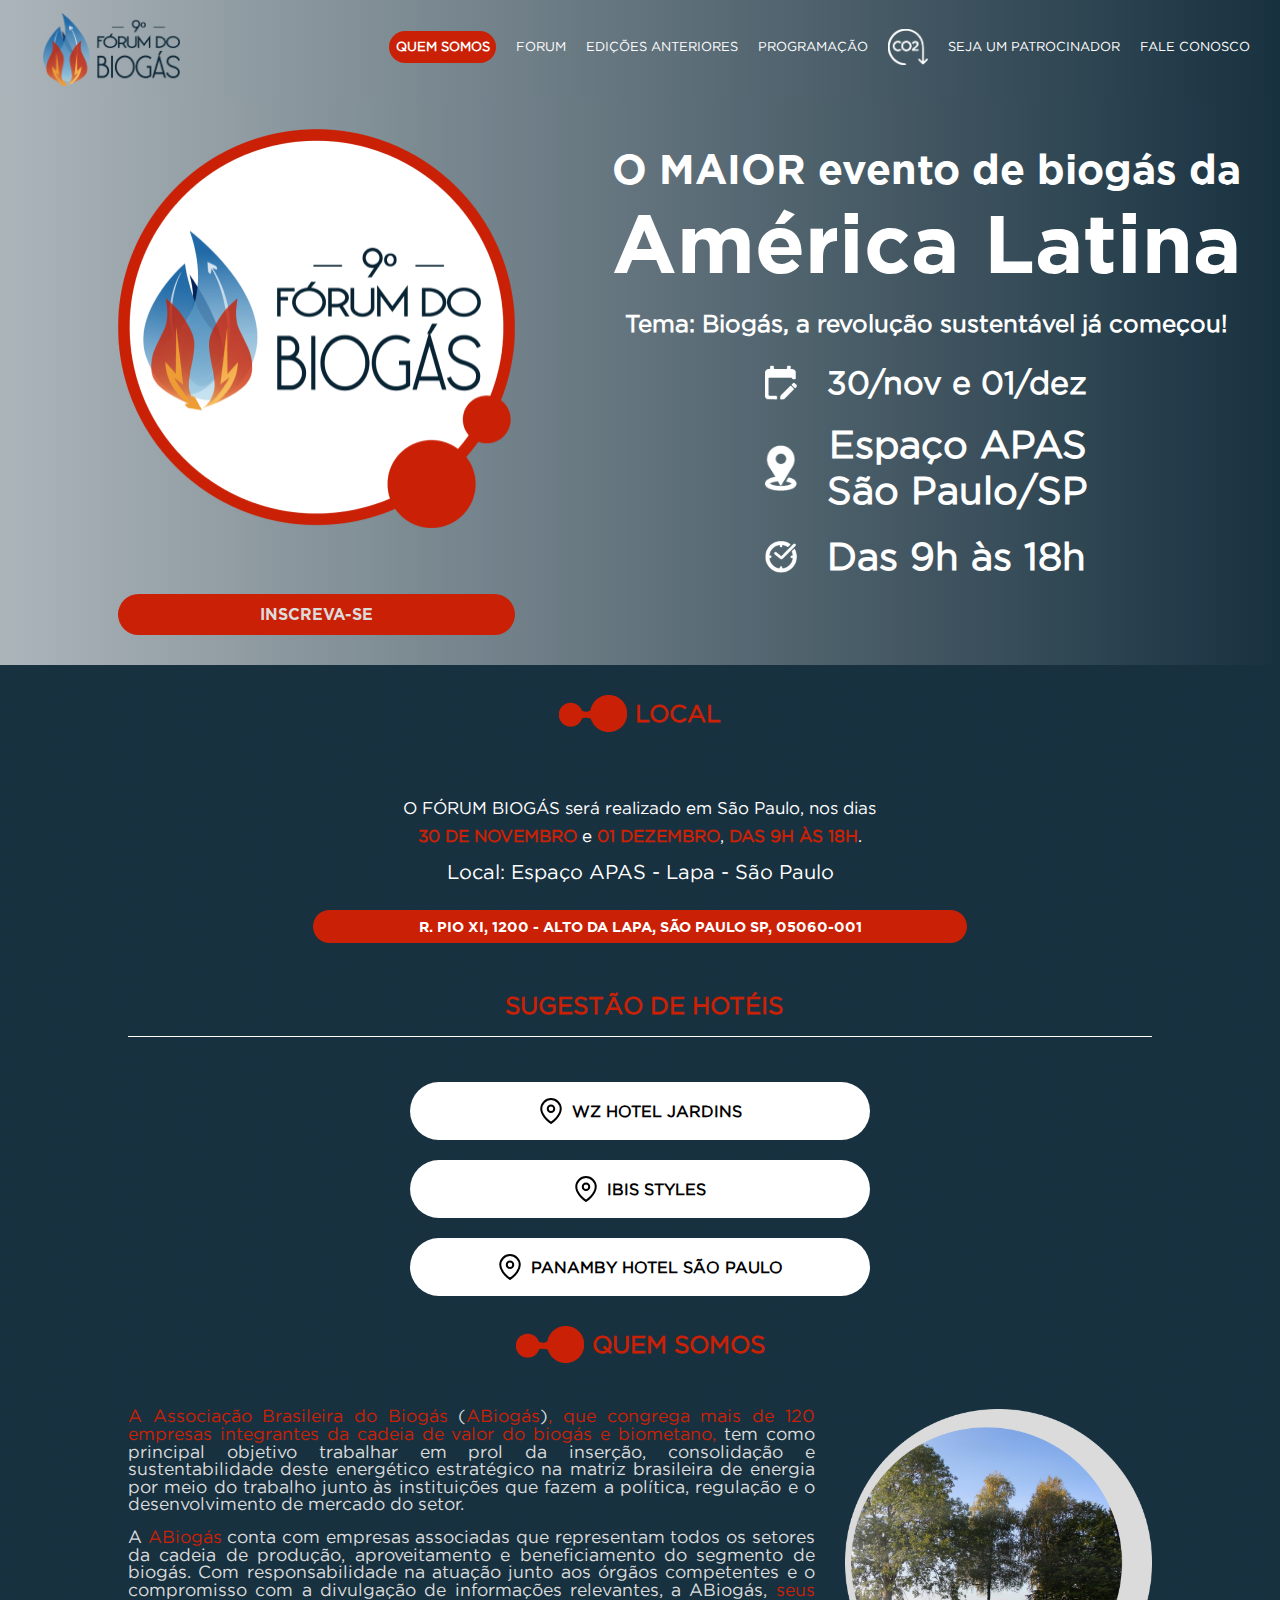
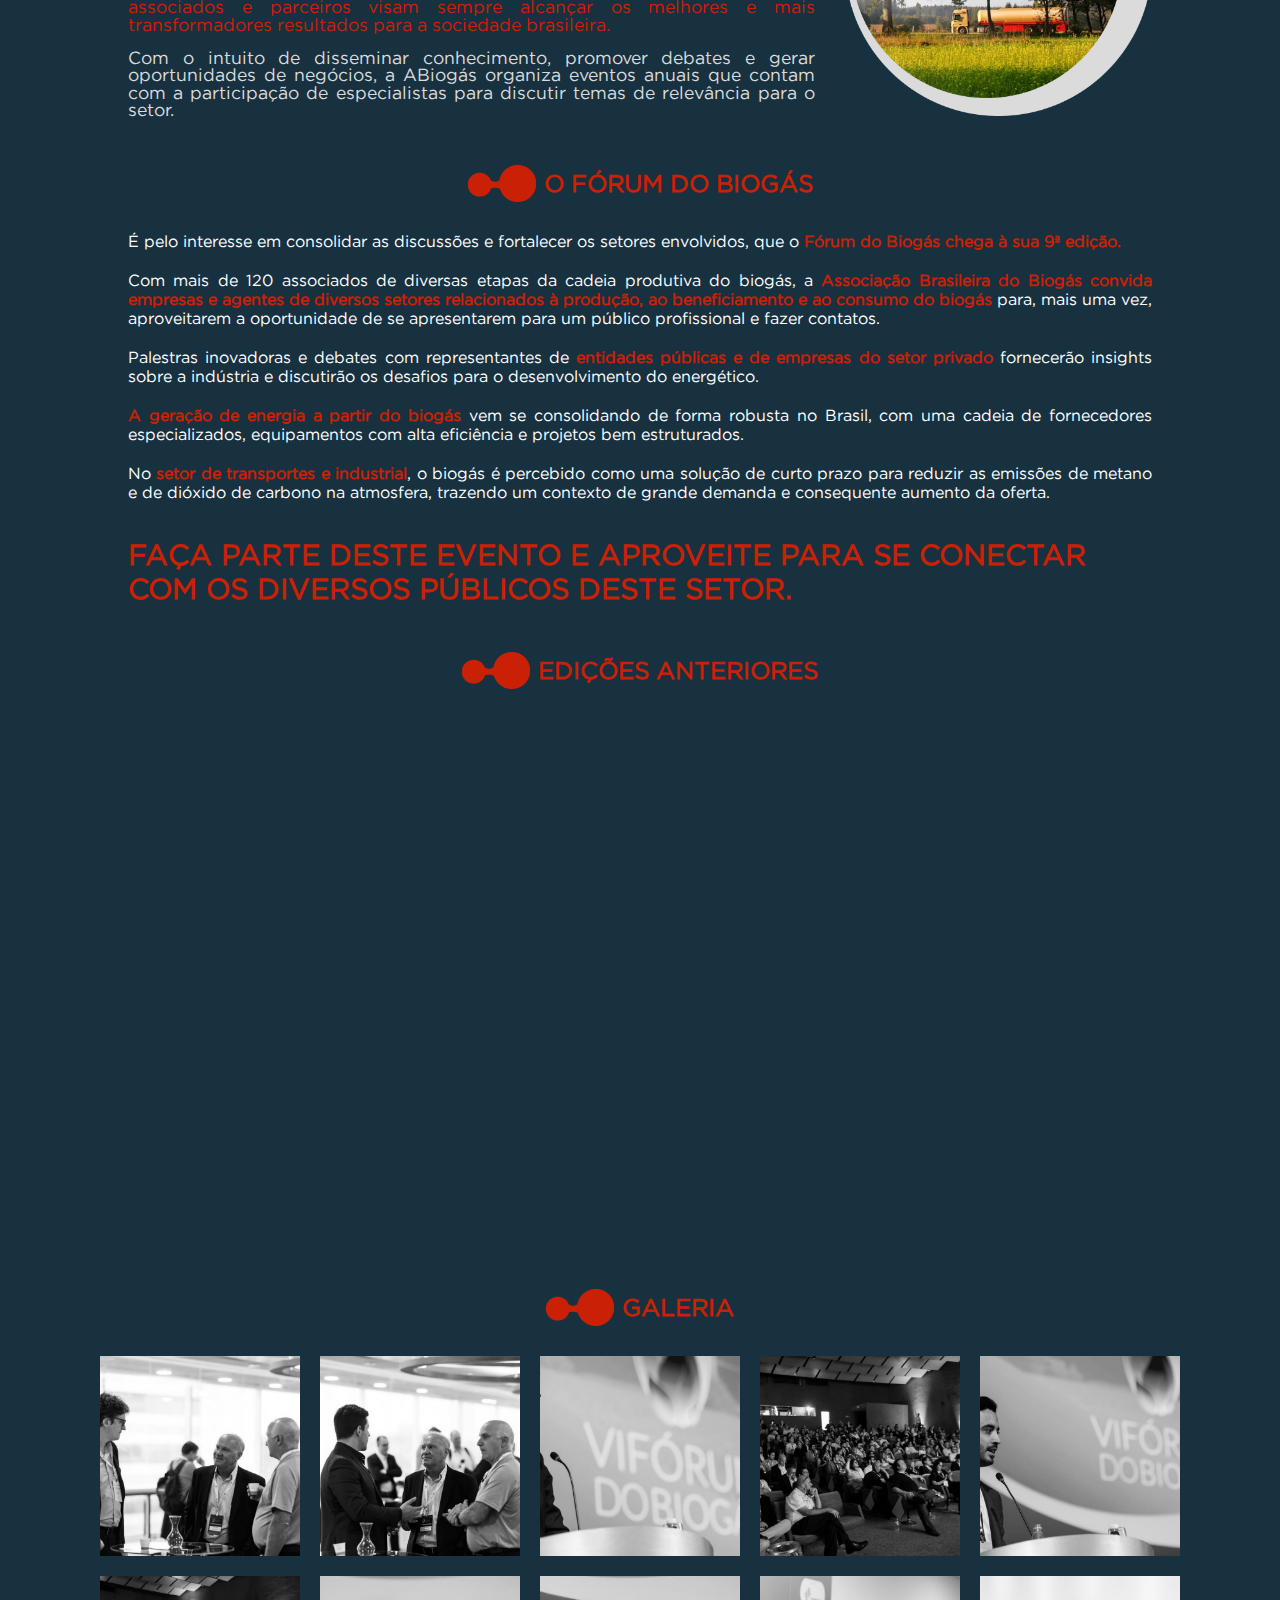
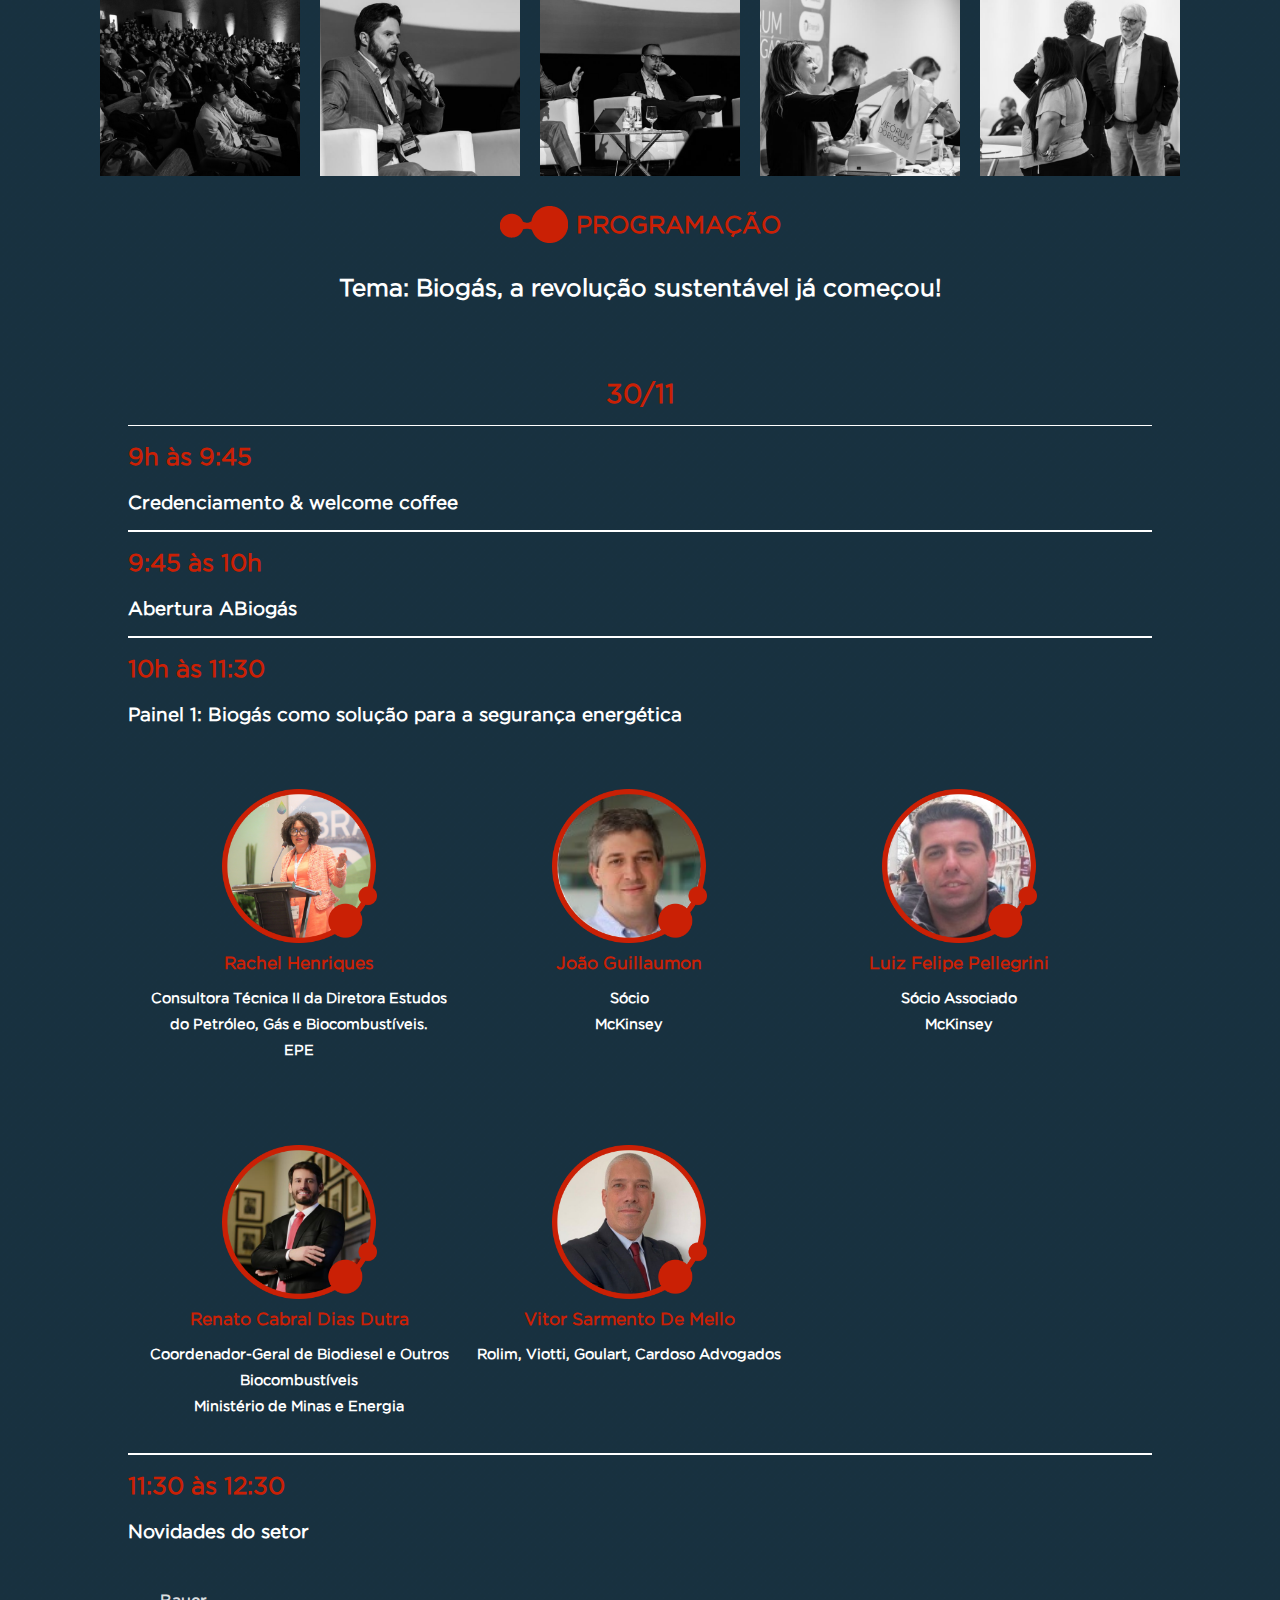
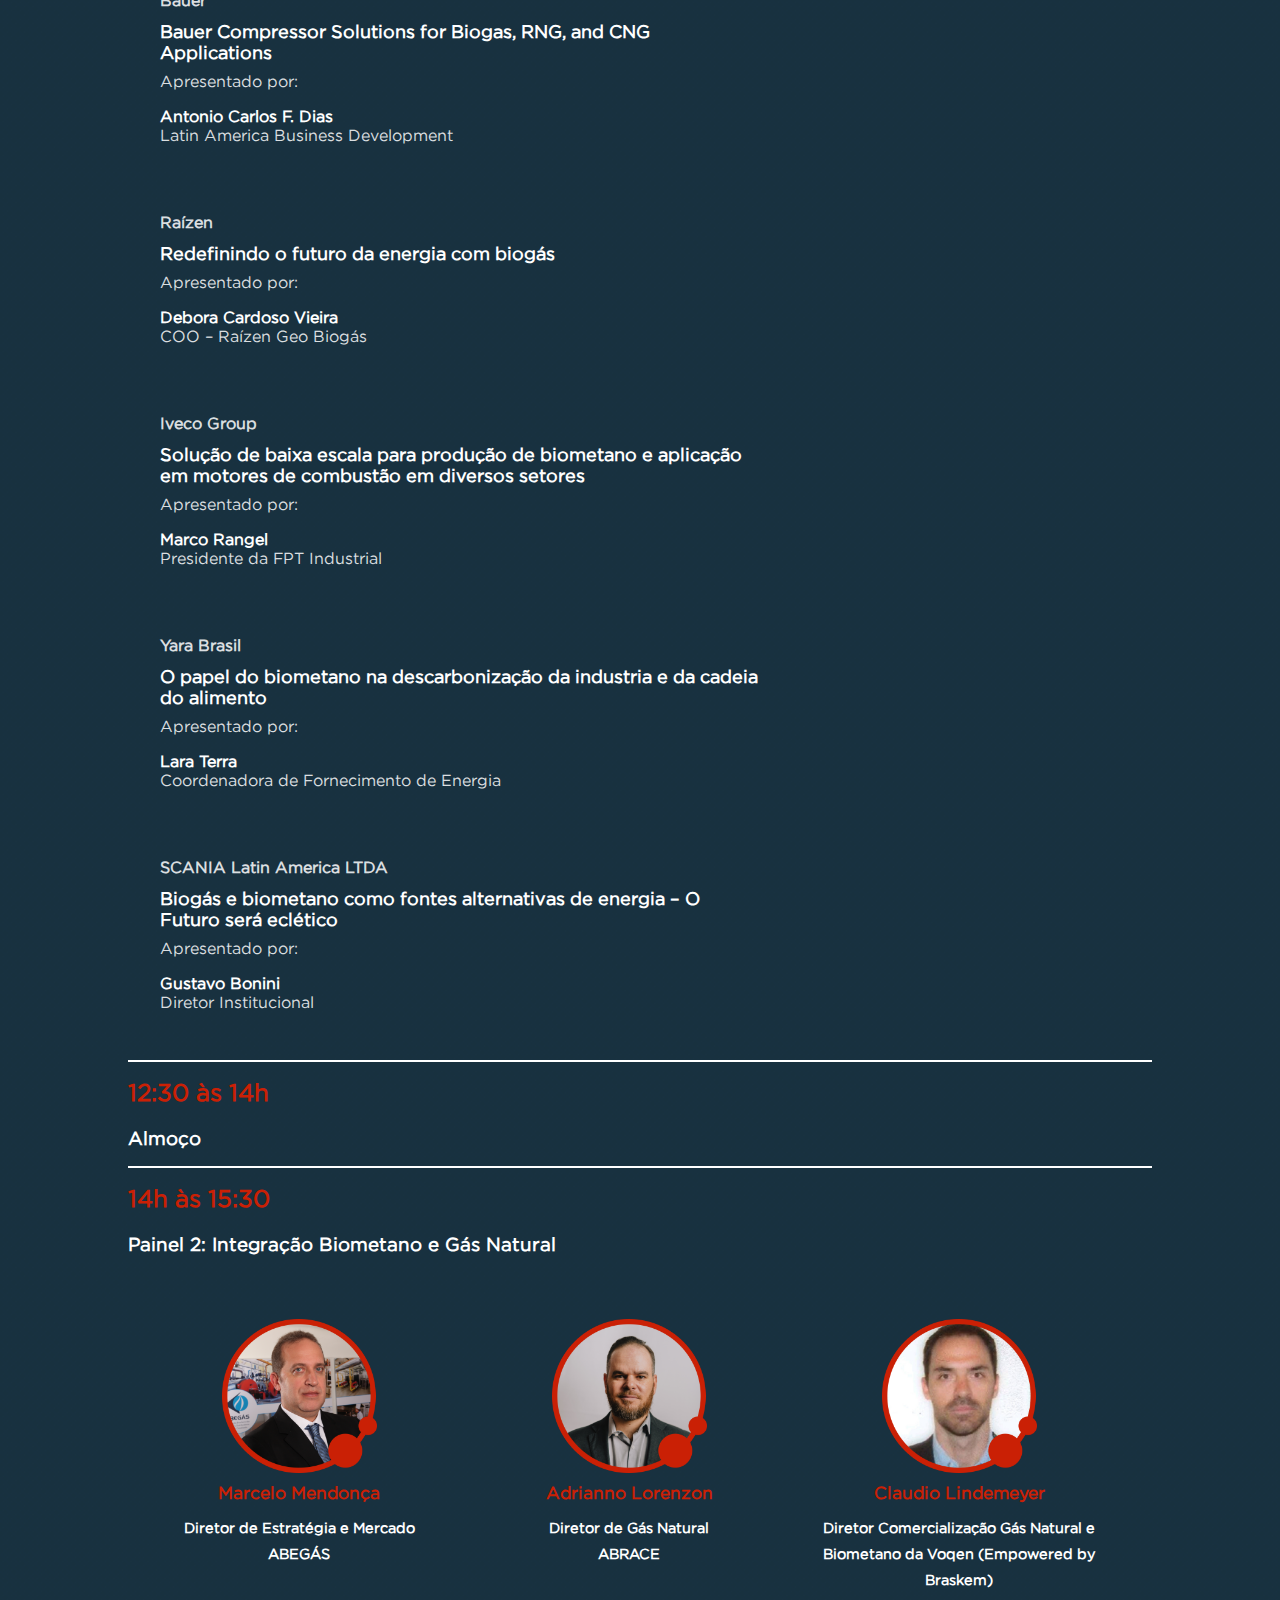
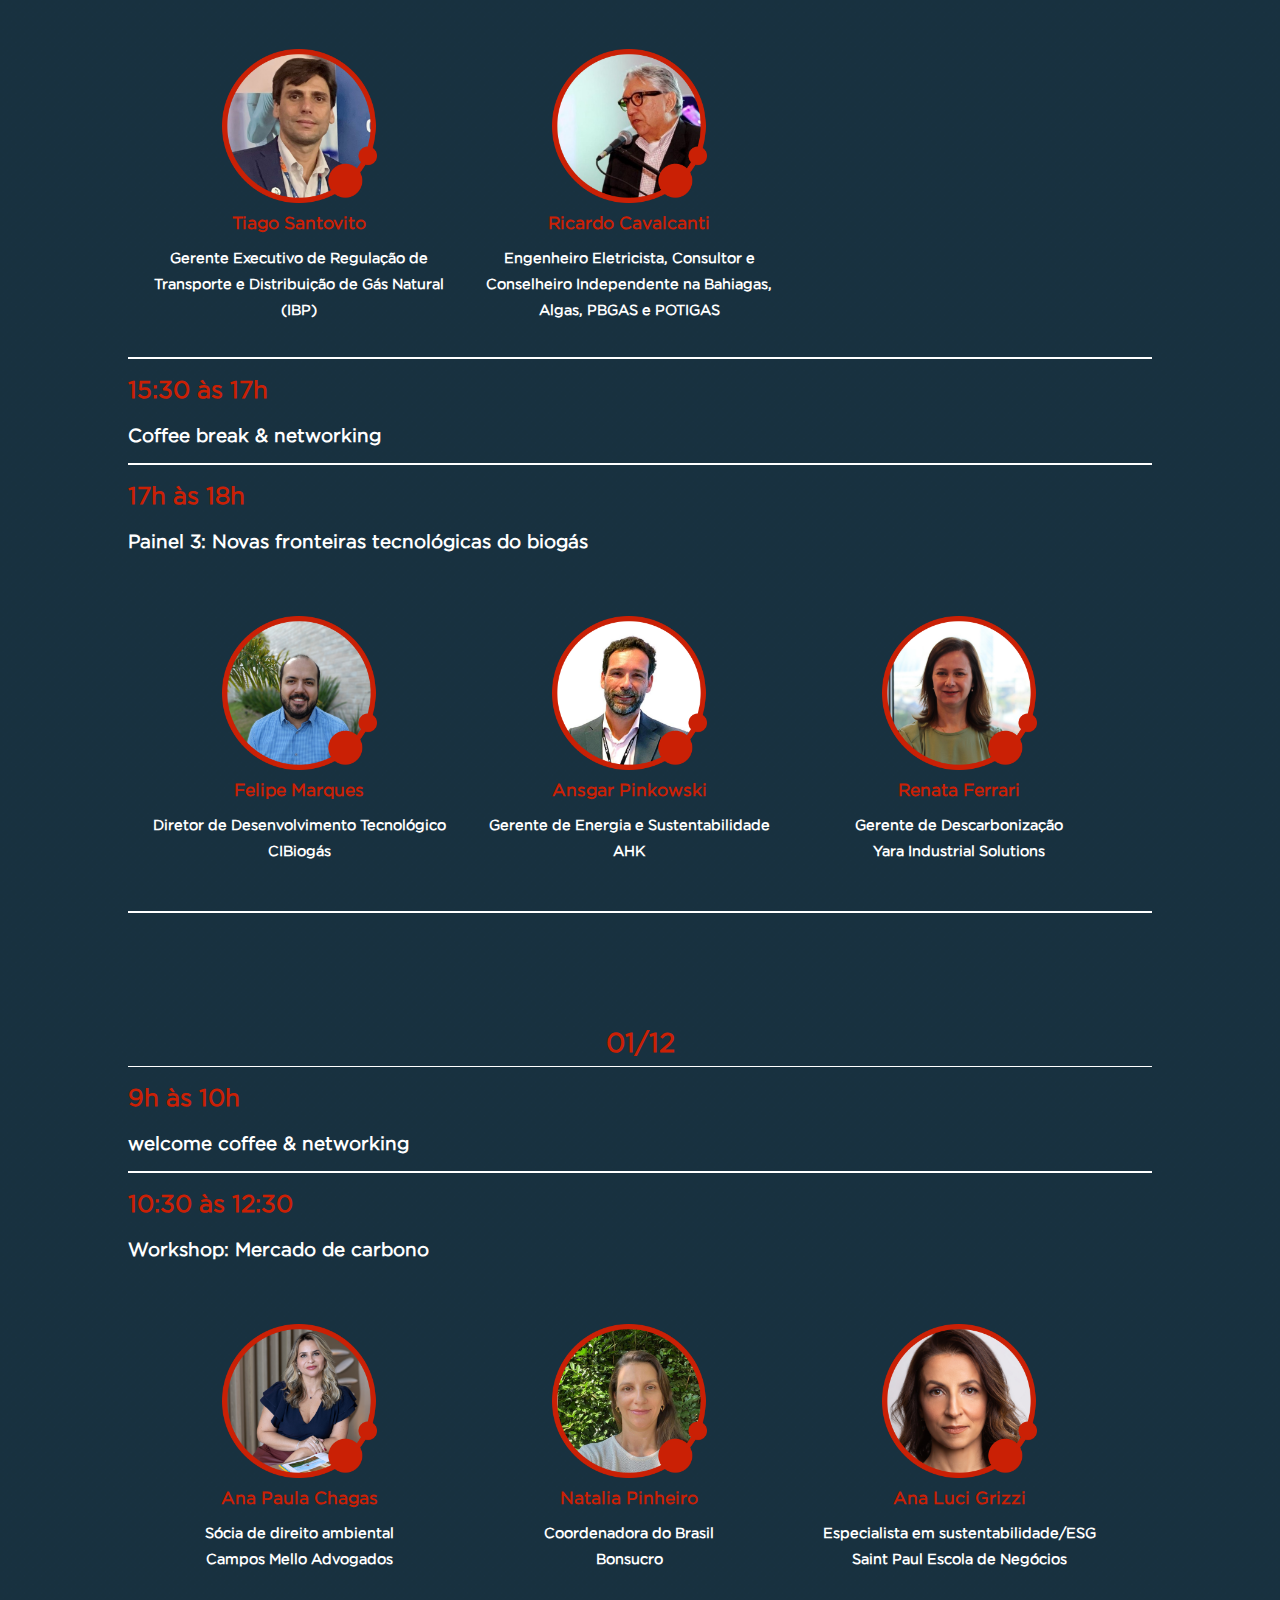
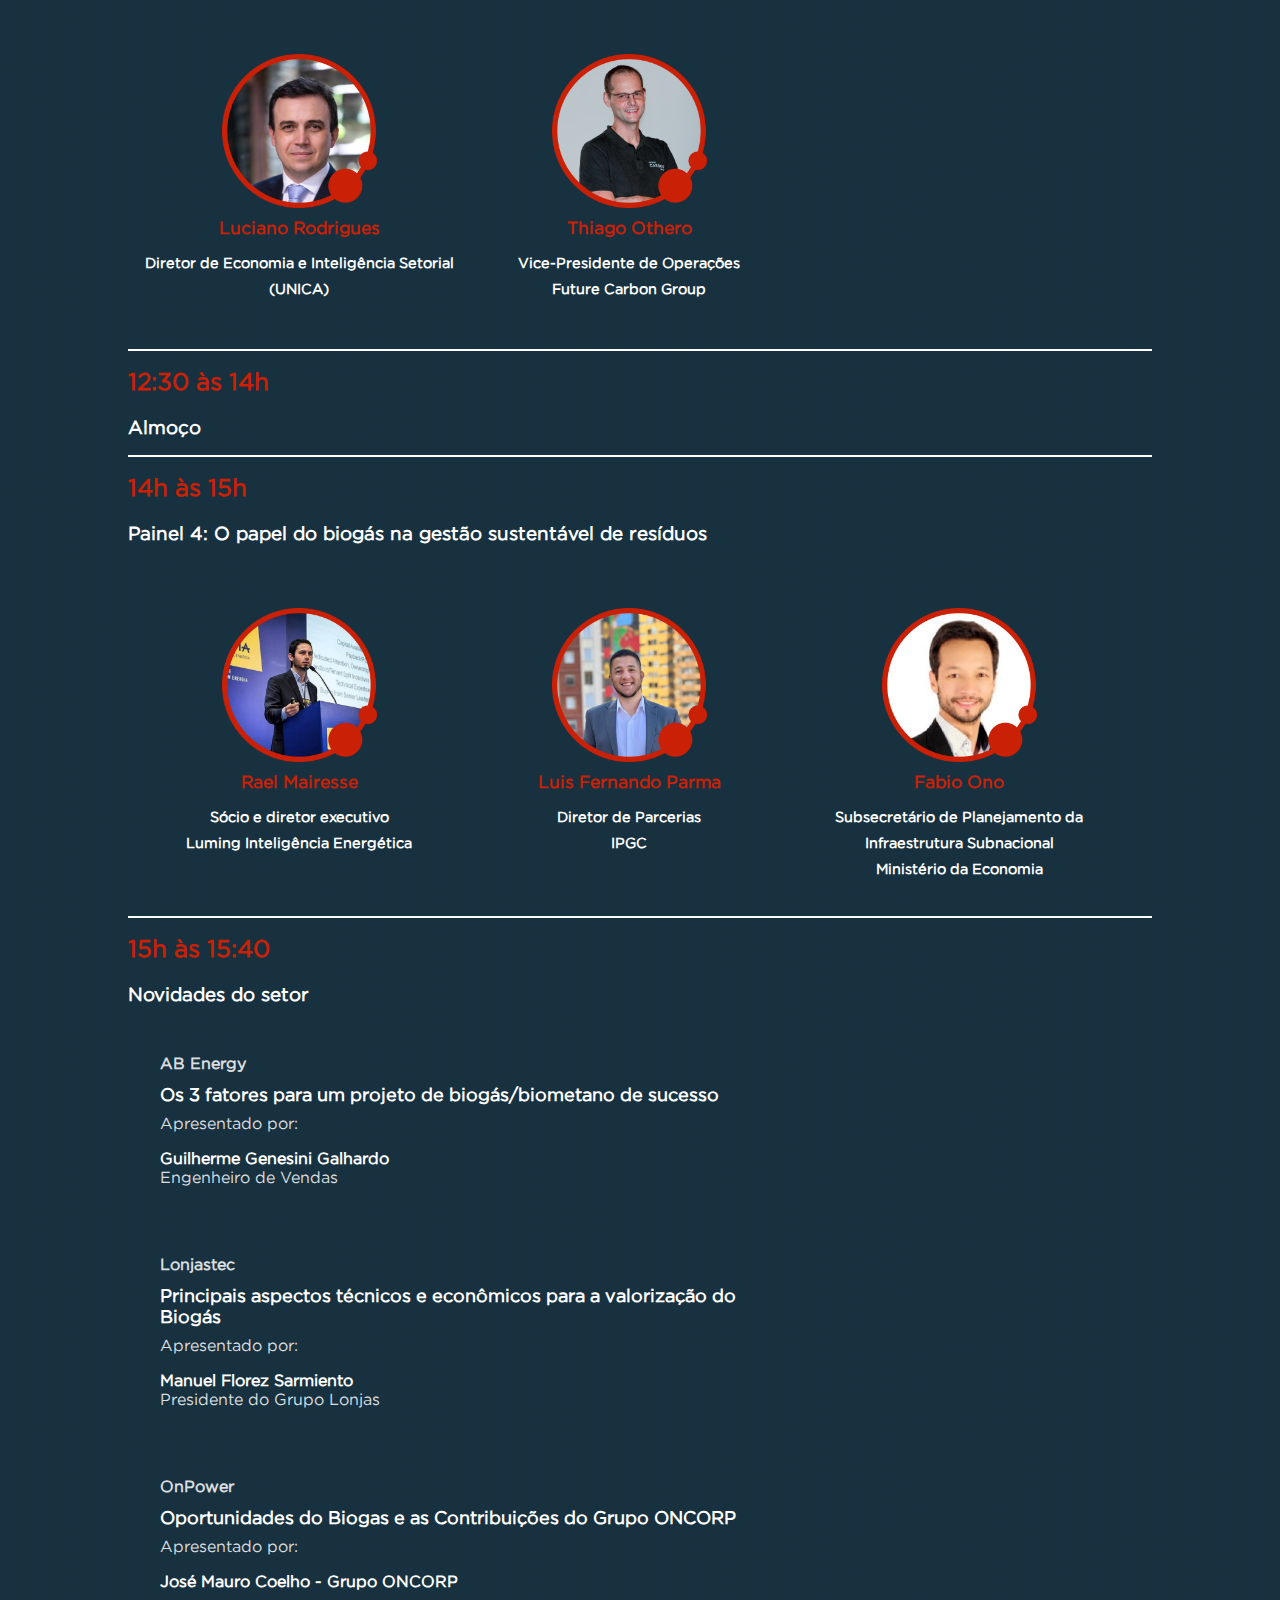
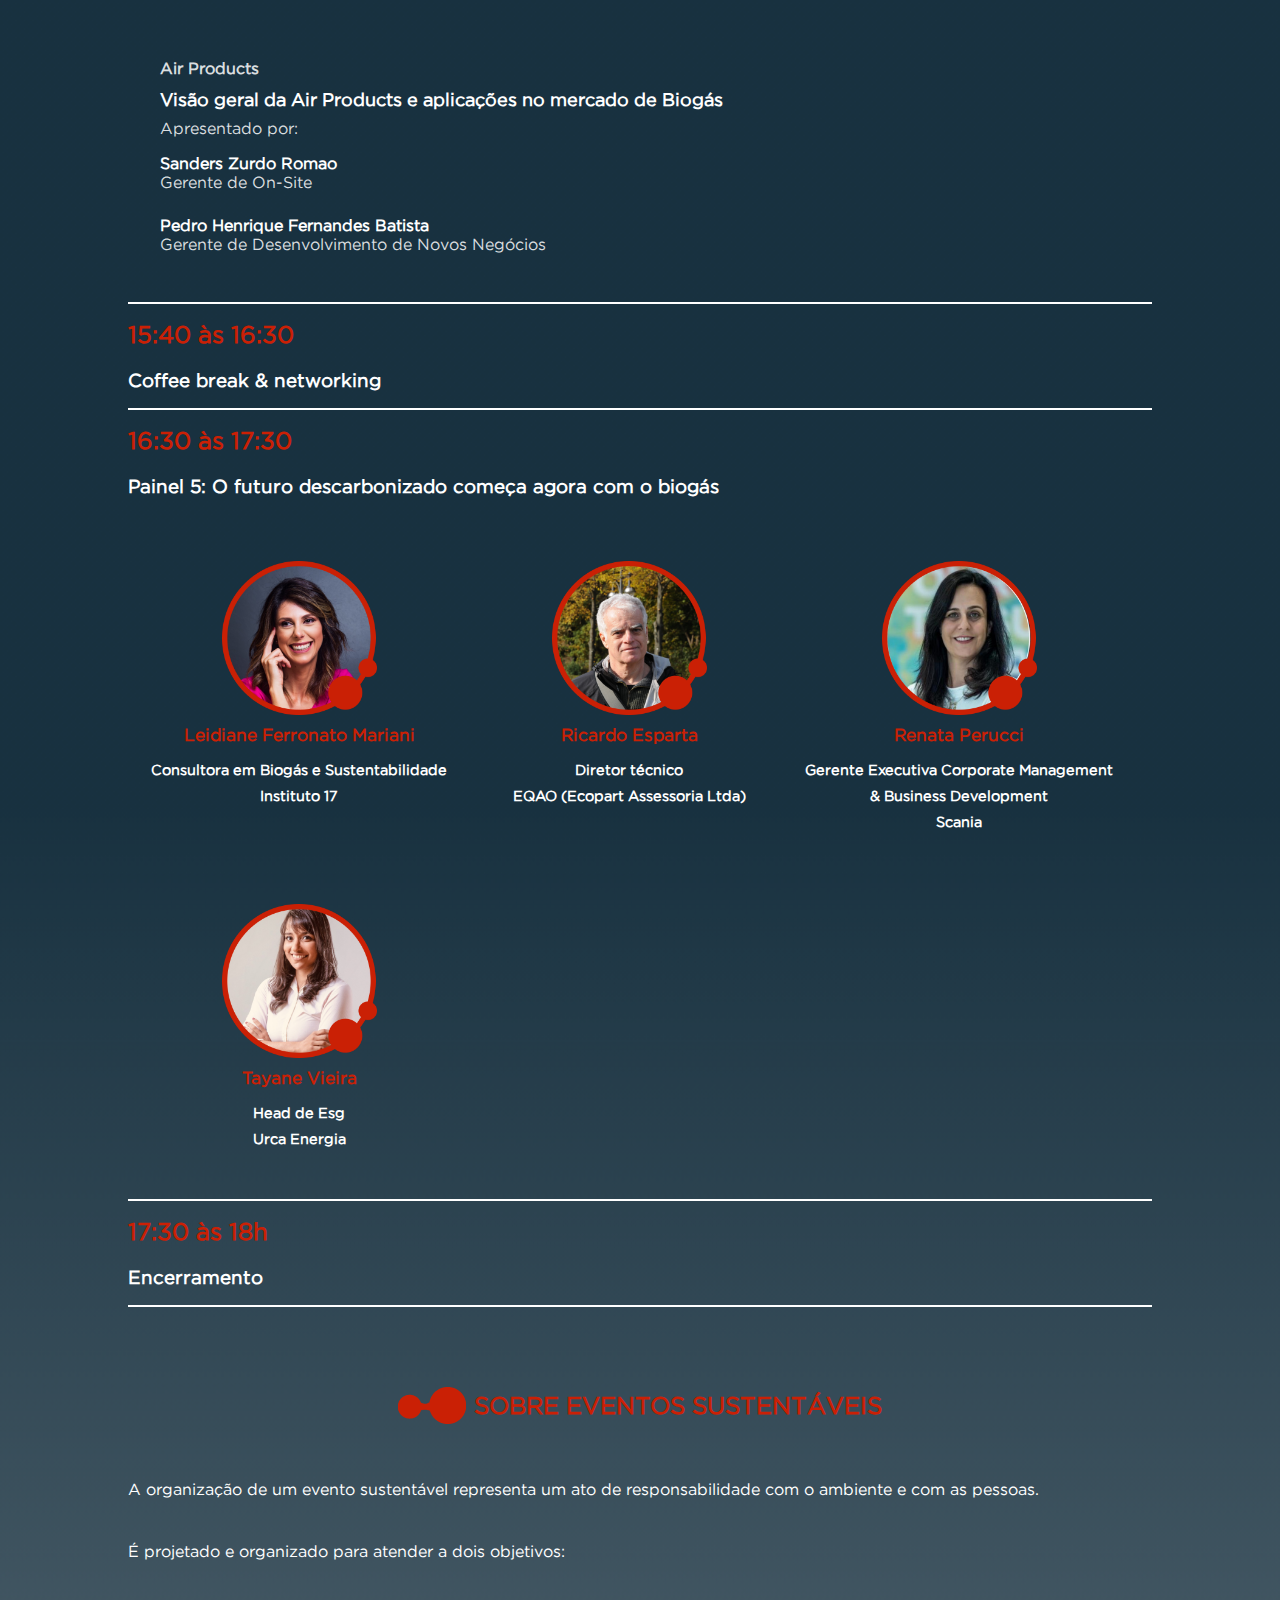
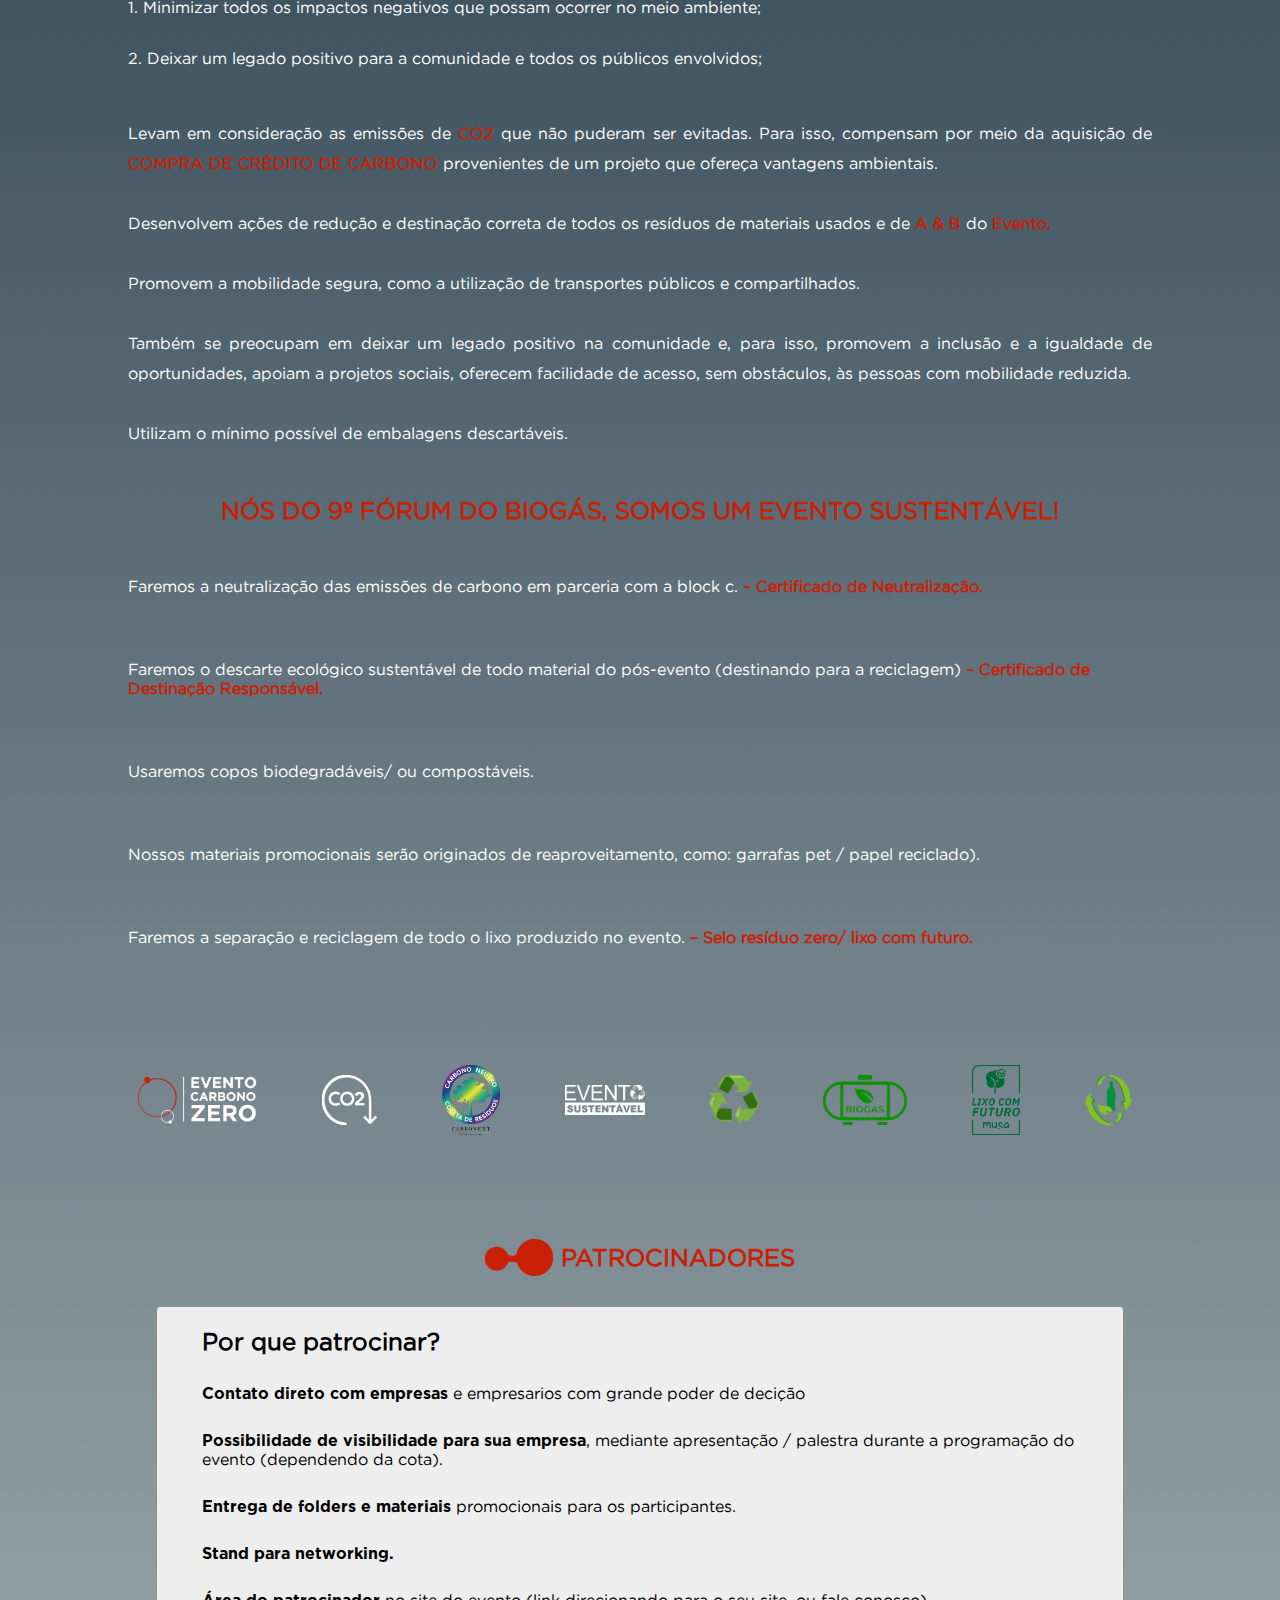
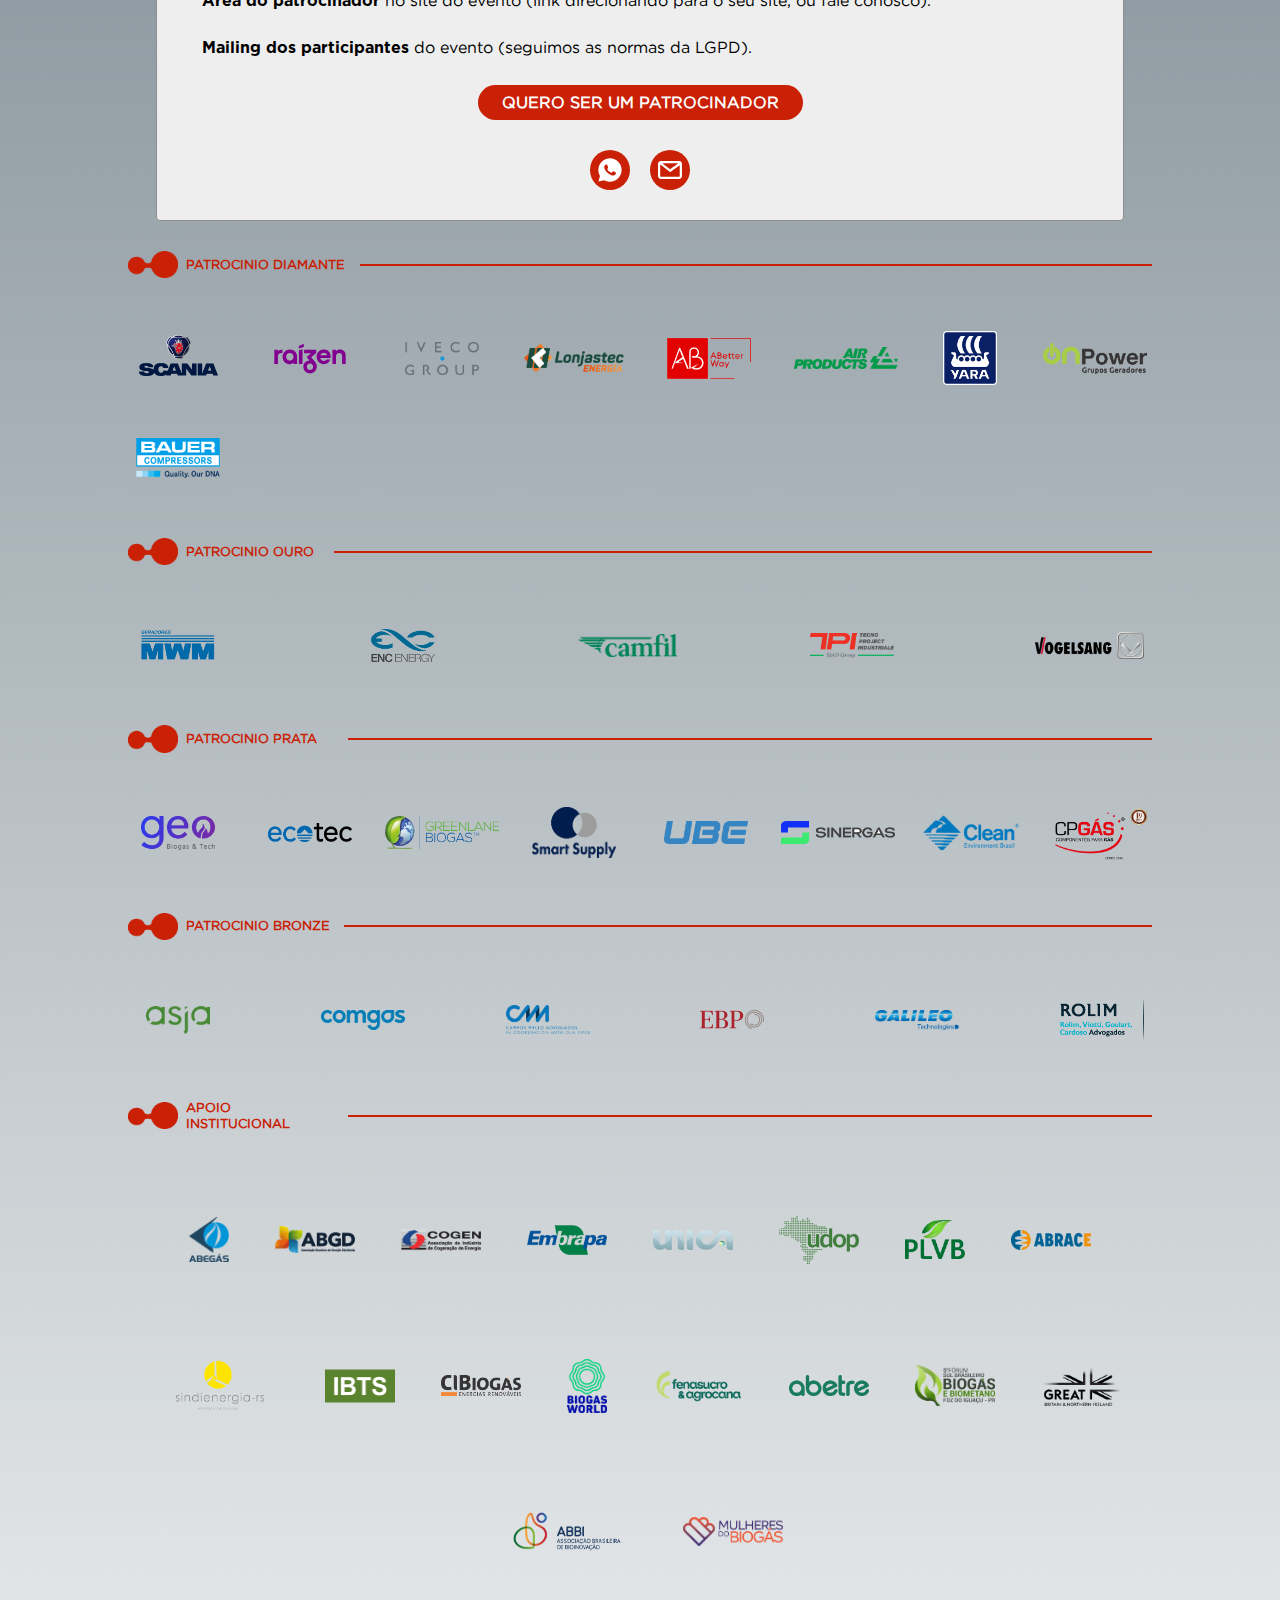
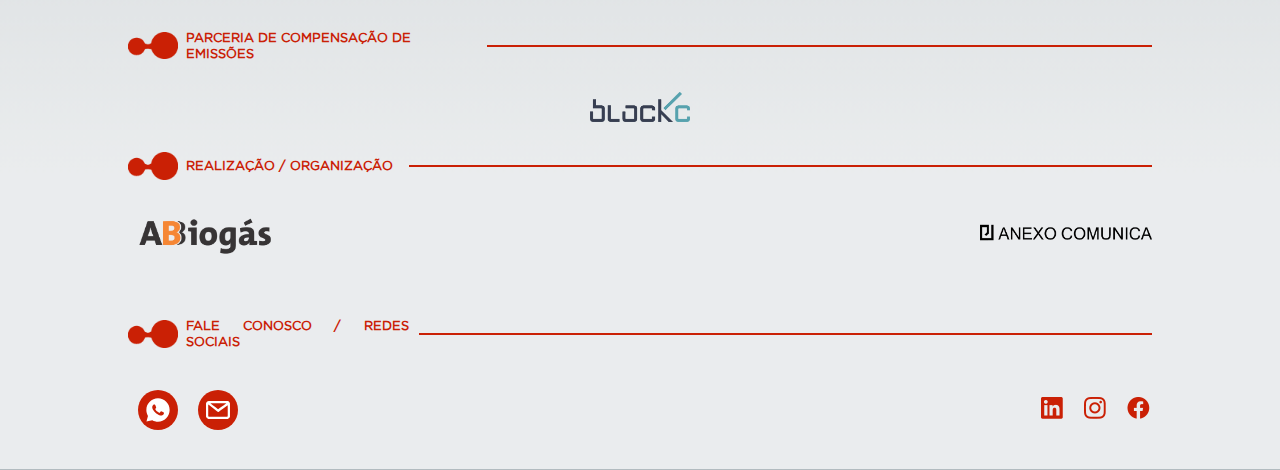
==== index.html @ 71019fa5 "ADD: palestrante painel 5" ====
<!DOCTYPE html>
<html lang="pt-BR">
    <head>
        <meta charset="UTF-8">
        <meta http-equiv="X-UA-Compatible" content="IE=edge">
        <meta name="viewport" content="width=device-width, initial-scale=1.0">

        <link rel="preload" href="./components/fonts/gotham.woff" as="font" type="font/woff" crossorigin />
        <link rel="preload" href="./components/fonts/gotham.woff2" as="font" type="font/woff2" crossorigin />
        <link rel="preload" href="./components/fonts/gotham-bold.woff2" as="font" type="font/woff2" crossorigin />
        <link rel="preload" href="./components/fonts/gotham-bold.woff" as="font" type="font/woff" crossorigin />

        <link rel="preload" href="styles/fonts.css" as="style">
        <link rel="preload" href="styles/index.css" as="style">

        <link rel="stylesheet" href="./styles/index.css">
        <link rel="stylesheet" href="./styles/fonts.css">
        <link rel="stylesheet" href="./styles/media.css">

        <link rel="shortcut icon" href="./components/images/favicon.png" type="image/x-icon">

        <title>Fórum do biogás</title>
    </head>
    <body>
        <main class="main_content">
            <header class="main_header">
                <div class="logo">
                    <a href="#"><img src="./components/images/Ativo 9LOGO.png" alt="logo fórum ABiogás"></a>
                </div>
                <nav class="main_nav">
                    <ul class="menu">
                        <style>
                            .btn_sustentavel{
                                width: 40px;
                                height: 40px;
                                font-size: 1em;
                                border-radius: 100%;
                            }
                            .btn_sustentavel a{
                                display: flex;
                                align-items: center;
                                justify-content: center;
                                width: 100%;
                                height: 100%;
                            }
                            .btn_sustentavel img{
                                width: 100%;
                                height: auto;
                            }
                        </style>
                        <li class="menu_item ativo"><a href="#about" class="nav_link">quem somos</a></li>
                        <li class="menu_item"><a href="#forum" class="nav_link">forum</a></li>
                        <li class="menu_item"><a href="#edicoes_anteriores" class="nav_link">edições anteriores</a></li>
                        <li class="menu_item"><a href="#programacao" class="nav_link">Programação</a></li>
                        <li class="btn_sustentavel"><a href="#sustentavel"><img src="./components/images/CO2 icone2.png" alt=""></a></li>
                        <li class="menu_item"><a href="#patrocinador" class="nav_link">seja um patrocinador</a></li>
                        <li class="menu_item" onclick="open_modal('modal_contato')"><a href="#faleconosco" class="nav_link">Fale conosco</a></li>
                    </ul>
                </nav>
                <div class="hamburger">
                    <span class="bar"></span>
                    <span class="bar"></span>
                    <span class="bar"></span>
                </div>
            </header>
            <section class="start" style="margin-bottom: 0;">
                <div class="logo_start">
                    <img src="./components/images/Ativo 132logo 1.png" alt="Logo Fórum ABiogás">
                    <div class="inscrevase_container">
                        <button class="btn_inscrevase btn" onclick="se_inscrever()">inscreva-se</button>
                    </div>

                </div>
                <section class="information">
                    <h1>O MAIOR evento de biogás da <br><b class="destaque">América Latina</b></h1>
                    <p class="tema">Tema: Biogás, a revolução sustentável já começou!</p>
                    <section class="endereco_description start_endereco">
                        <div class="data_container">
                            <div class="data_content">
                                <div class="endereco_icon">
                                    <img src="./components/images/calendar.png">
                                </div>
                                <div class="data">
                                    <p>30/nov e 01/dez</p>
                                </div>
                            </div>
                            <div class="data_content">
                                <div class="endereco_icon">
                                    <img src="./components/images/map.png">
                                </div>
                                <div class="data data_meio">
                                    <p>Espaço APAS</p>
                                    <p>São Paulo/SP</p>
                                </div>
                            </div>
                            <div class="data_content">
                                <div class="endereco_icon">
                                    <img src="./components/images/clock.png">
                                </div>
                                <div class="data data_meio">
                                    <p>Das 9h às 18h</p>
                                </div>
                            </div>
                        </div>
                    </section>
                </section>
            </section>
            <section class="pre-inscricao" id="pre" style="width: 80%">
                <header class="section_header">
                    <img src="./components/images/icon_header.png" alt="">
                    <h2>local</h2>
                </header>
                <section class="programacao_start">
                    <p class="endereco_description">O FÓRUM BIOGÁS será realizado em São Paulo, nos dias<br/> <span>30 de novembro</span> e <span>01 dezembro</span>, <span>das 9h às 18h</span>.
                    </p>
                    <h2 class="endereco">
                        Local: Espaço APAS - Lapa - São Paulo
                    </h2>
                    <button class="link_endereco btn">
                        R. Pio XI, 1200 - Alto da Lapa, São Paulo SP, 05060-001
                    </button>
                    
                </section>
                <section class="hotel_container"style="margin:0 auto; width: 100%">
                    <header class="section_header">
                        <h2>sugestão de hotéis</h2>
                    </header>
                    <div class="hotel_box">
                        <div class="hotel"><a href="https://www.wzhoteljardins.com.br/" target="_blank"><img src="./components/images/fi_map-pin.svg">
                            WZ HOTEL JARDINS
                        </a></div>
                        <div class="hotel"><a href="https://ibis.accor.com/brasil/index.pt-br.shtml" target="_blank"><img src="./components/images/fi_map-pin.svg">
                            IBIS STYLES
                        </a></div>
                        <div class="hotel"><a href="https://hotelpanambysaopaulo.com.br/localizacao-2/" target="_blank"><img src="./components/images/fi_map-pin.svg">
                            PANAMBY HOTEL SÃO PAULO
                        </a></div>
                    </div>
                </section>
            </section>
            <section class="about" id="about" style="width: 80%; margin: 0 auto; font-weight: 400;">
                <header class="section_header">
                    <img src="./components/images/icon_header.png" alt="">
                    <h2>Quem somos</h2>
                </header>
                <div class="about_container">
                    <section class="about_information">
                        <p>
                        <span>A Associação Brasileira do Biogás</span> (<span>ABiogás</span>)<span>, que congrega mais de 120 empresas integrantes da cadeia de valor do biogás e biometano,</span> tem como principal objetivo trabalhar em prol da inserção, consolidação e sustentabilidade deste energético estratégico na matriz brasileira de energia por meio do trabalho junto às instituições que fazem a política, regulação e o desenvolvimento de mercado do setor.
                    </p>
                    <p>
                        A <span>ABiogás</span> conta com empresas associadas que representam todos os setores da cadeia de produção, aproveitamento e beneficiamento do segmento de biogás. Com responsabilidade na atuação junto aos órgãos competentes e o compromisso com a divulgação de informações relevantes, a ABiogás, <span>seus associados e parceiros visam sempre alcançar os melhores e mais transformadores resultados para a sociedade brasileira.</span>
                    </p>
                    <p>
                        Com o intuito de disseminar conhecimento, promover debates e gerar oportunidades de negócios, a ABiogás organiza eventos anuais que contam com a participação de especialistas para discutir temas de relevância para o setor.
                    </p>
                    </section>
                    <div class="about_image">
                        <img src="./components/images/Group 88.png" alt="Imagem ilustrativa">
                    </div>
                </div>
                <section class="about_forum" id="forum">
                        <style>
                            .about_forum{
                            width: 100%;
                            margin: 0 auto;
                        }
                        .forum_container{
                            display: flex;
                            flex-direction: column;
                            row-gap: 20px;
                        }
                        .forum_container p{
                            font-size: 1em;
                            text-align: justify;
                            color: white;
                        }
                        .forum_container span{
                            color: #CA2005;
                            font-weight: bolder;
                        }
                        .forum_container h2{
                            margin: 1rem 0;
                            font-size: 1.8em;
                            color: #CA2005;
                        }  
                    </style>
                    <header class="section_header">
                        <img src="./components/images/icon_header.png" alt="">
                        <h2>O fórum do biogás</h2>
                    </header>
                    <div class="forum_container">
                        <p>É pelo interesse em consolidar as discussões e fortalecer os setores envolvidos, que o <span>Fórum do Biogás chega à sua 9ª edição.</span></p>
        
                        <p>Com mais de 120 associados de diversas etapas da cadeia produtiva do biogás, a <span>Associação Brasileira do Biogás convida empresas e agentes de diversos setores relacionados à produção, ao beneficiamento e ao consumo do biogás</span> para, mais uma vez, aproveitarem a oportunidade de se apresentarem para um público profissional e fazer contatos.</p>
        
                        <p>Palestras inovadoras e debates com representantes de <span>entidades públicas e de empresas do setor privado</span> fornecerão insights sobre a indústria e discutirão os desafios para o desenvolvimento do energético.</p>
        
                        <p><span>A geração de energia a partir do biogás</span> vem se consolidando de forma robusta no Brasil, com uma cadeia de fornecedores especializados, equipamentos com alta eficiência e projetos bem estruturados.</p>
        
                        <p>No <span>setor de transportes e industrial</span>, o biogás é percebido como uma solução de curto prazo para reduzir as emissões de metano e de dióxido de carbono na atmosfera, trazendo um contexto de grande demanda e consequente aumento da oferta.</p>
        
                        <h2>FAÇA PARTE DESTE EVENTO E APROVEITE PARA SE CONECTAR COM OS DIVERSOS PÚBLICOS DESTE SETOR.</h2>
                    </div>
                </section>
            </section>
            <section class="edicao_anterior" id="edicoes_anteriores">
                <header class="section_header">
                    <img src="./components/images/icon_header.png" alt="">
                    <h2>edições anteriores</h2>
                </header>
                <iframe width="100%" height="100%" src="https://www.youtube.com/embed/xGXx-Ug8YoI" title="YouTube video player" frameborder="0" allow="accelerometer; autoplay; clipboard-write; encrypted-media; gyroscope; picture-in-picture" allowfullscreen></iframe>
                <section class="gallery" id="gallery">
                    <header class="section_header">
                        <img src="./components/images/icon_header.png" alt="">
                        <h2>Galeria</h2>
                    </header>
                    <div class="gallery_container">
                        <article class="gallery_box">
                            <div class="box_image">
                                <img class="image" src="./components/images/gallery_images/DAN-138.jpg" alt="">
                            </div>
                        </article>
                        <article class="gallery_box">
                            <div class="box_image"><img class="image" src="./components/images/gallery_images/DAN-153.jpg" alt=""></div>
                        </article>
                        <article class="gallery_box">
                            <div class="box_image"><img class="image" src="./components/images/gallery_images/DAN-193.jpg" alt=""></div>
                        </article>
                        <article class="gallery_box">
                            <div class="box_image"><img class="image" src="./components/images/gallery_images/DAN-263.jpg" alt=""></div>
                        </article>
                        <article class="gallery_box">
                            <div class="box_image"><img class="image" src="./components/images/gallery_images/DAN-278.jpg" alt=""></div>
                        </article>
                        <article class="gallery_box">
                            <div class="box_image"><img class="image" src="./components/images/gallery_images/DAN-304.jpg" alt=""></div>
                        </article>
                        <article class="gallery_box">
                            <div class="box_image"><img class="image" src="./components/images/gallery_images/DAN-307.jpg" alt=""></div>
                        </article>
                        <article class="gallery_box">
                            <div class="box_image"><img class="image" src="./components/images/gallery_images/DAN-315.jpg" alt=""></div>
                        </article>
                        <article class="gallery_box">
                            <div class="box_image"><img class="image" src="./components/images/gallery_images/DAN-82.jpg" alt=""></div>
                        </article>
                        <article class="gallery_box">
                            <div class="box_image"><img class="image" src="./components/images/gallery_images/DAN-95.jpg" alt=""></div>
                        </article>
                    </div>
                </section>
            </section>
            <section class="programacao_container">
                <style>
                    .card_palestra{
                        /* background-color: aliceblue; */
                        padding: 1rem;
                        border-radius: 4px;
                        color:rgba(255, 255, 255,.85);
                    }
                    .card_palestra strong::after{
                        display: block;
                        content: '';
                        width: 0%;
                        height: 2px;
                        margin-top: 2px;
                        background-color: #CA2005;
                    }
                    .card_palestra:hover strong{
                        transition: .1s all linear;
                        opacity: 1;
                        /* color: #CA2005; */
                    }
                    .card_palestra:hover strong::after{
                        display: block;
                        content: '';
                        width: 100%;
                        height: 2px;
                        margin-top: 2px;
                        border-radius: 50px;
                        transition: all .2s linear;
                        background-color: #CA2005;
                        animation: crescer .3s forwards;
                    }
                </style>
                <section class="programacao" id="programacao">
                    <header class="section_header">
                        <img src="./components/images/icon_header.png">
                        <h2>programação</h2>
                    </header>
                    <section class="programacao_content">
                        <p style="color: white; width:100%; text-align:center; font-size: 24px; font-weight: bolder;">Tema: Biogás, a revolução sustentável já começou!</p>
                        <header class="programacao_header" style="width: 100%; padding: 1rem; margin-top: 20px;">
                            <h2 style="width: 100%; color:#CA2005; text-align: center;margin-top: 40px;">30/11</h2>
                        </header>
                        <section class="painel">
                            <header class="painel_header">
                                <h2 class="horario">9h às 9:45</h2>
                                <h3 class="title_painel">
                                    Credenciamento & welcome coffee
                                </h3>
                            </header>
                        </section>
                        <section class="painel">
                            <header class="painel_header">
                                <h2 class="horario">9:45 às 10h</h2>
                                <h3 class="title_painel">
                                    Abertura ABiogás
                                </h3>
                            </header>
                        </section>
                        <section class="painel">
                            <header class="painel_header" style="border-bottom: none;">
                                <h2 class="horario">10h às 11:30</h2>
                                <h3 class="title_painel">
                                    Painel 1: Biogás como solução para a segurança energética
                                </h3>
                            </header>
                            <section class="content" style="justify-content: start; align-items: baseline;">
                                <article class="card_palestrante">
                                    <section class="foto_palestrante">
                                        <img src="./components/images/palestrante_assets/rachel_henriques.png" alt="Foto do palestrante">
                                    </section>
                                    <section class="conten_palestrante">
                                        <h2 class="nome">Rachel Henriques</h2>
                                        <h3 class="cargo">Consultora Técnica II da Diretora Estudos do Petróleo, Gás e Biocombustíveis.</h3>
                                        <h3 class="empresa">EPE</h3>
                                        <!-- <p class="description">Lorem ipsum dolor sit amet, consectetur adipiscing elit ut aliquam, purus sit amet luctus venenatis, lectus magna fringilla urna, porttitor rhoncus dolor purus non enim praesent elementum facilisis leo, vel fringilla est ullamcorper eget nulla facilisi etiam dignissim diam quis enim lobortis scelerisque fermentum dui faucibus in ornare quam viverra orci sagittis eu volutpat odio facilisis mauris sit amet massa vitae tortor condimentum lacinia quis vel eros donec ac odio tempor orci dapibus ultrices in iaculis nunc sed augue lacus, viverra vitae congue eu, consequat ac felis donec et odio pellentesque diam volutpat commodo sed egestas egestas fringilla phasellus faucibus</p> -->
                                    </section>
                                </article>
                                <article class="card_palestrante">
                                    <section class="foto_palestrante">
                                        <img src="./components/images/palestrante_assets/joao_guillaumon.png" alt="Foto do palestrante">
                                    </section>
                                    <section class="conten_palestrante">
                                        <h2 class="nome">João Guillaumon</h2>
                                        <h3 class="cargo">Sócio</h3>
                                        <h3 class="empresa">McKinsey</h3>
                                        <!-- <p class="description">Lorem ipsum dolor sit amet, consectetur adipiscing elit ut aliquam, purus sit amet luctus venenatis, lectus magna fringilla urna, porttitor rhoncus dolor purus non enim praesent elementum facilisis leo, vel fringilla est ullamcorper eget nulla facilisi etiam dignissim diam quis enim lobortis scelerisque fermentum dui faucibus in ornare quam viverra orci sagittis eu volutpat odio facilisis mauris sit amet massa vitae tortor condimentum lacinia quis vel eros donec ac odio tempor orci dapibus ultrices in iaculis nunc sed augue lacus, viverra vitae congue eu, consequat ac felis donec et odio pellentesque diam volutpat commodo sed egestas egestas fringilla phasellus faucibus</p> -->
                                    </section>
                                </article>
                                <article class="card_palestrante">
                                    <section class="foto_palestrante">
                                        <img src="./components/images/palestrante_assets/luiz_pellegrini.png" alt="Foto do palestrante">
                                    </section>
                                    <section class="conten_palestrante">
                                        <h2 class="nome">Luiz Felipe Pellegrini</h2>
                                        <h3 class="cargo">Sócio Associado</h3>
                                        <h3 class="empresa">McKinsey</h3>
                                        <!-- <p class="description">Lorem ipsum dolor sit amet, consectetur adipiscing elit ut aliquam, purus sit amet luctus venenatis, lectus magna fringilla urna, porttitor rhoncus dolor purus non enim praesent elementum facilisis leo, vel fringilla est ullamcorper eget nulla facilisi etiam dignissim diam quis enim lobortis scelerisque fermentum dui faucibus in ornare quam viverra orci sagittis eu volutpat odio facilisis mauris sit amet massa vitae tortor condimentum lacinia quis vel eros donec ac odio tempor orci dapibus ultrices in iaculis nunc sed augue lacus, viverra vitae congue eu, consequat ac felis donec et odio pellentesque diam volutpat commodo sed egestas egestas fringilla phasellus faucibus</p> -->
                                    </section>
                                </article>
                                <article class="card_palestrante">
                                    <section class="foto_palestrante">
                                        <img src="./components/images/palestrante_assets/renato_cabral_dias_dutra.png" alt="Foto do palestrante">
                                    </section>
                                    <section class="conten_palestrante">
                                        <h2 class="nome">Renato Cabral Dias Dutra</h2>
                                        <h3 class="cargo">Coordenador-Geral de Biodiesel e Outros Biocombustíveis</h3>
                                        <h3 class="empresa">Ministério de Minas e Energia</h3>
                                        <!-- <p class="description">Lorem ipsum dolor sit amet, consectetur adipiscing elit ut aliquam, purus sit amet luctus venenatis, lectus magna fringilla urna, porttitor rhoncus dolor purus non enim praesent elementum facilisis leo, vel fringilla est ullamcorper eget nulla facilisi etiam dignissim diam quis enim lobortis scelerisque fermentum dui faucibus in ornare quam viverra orci sagittis eu volutpat odio facilisis mauris sit amet massa vitae tortor condimentum lacinia quis vel eros donec ac odio tempor orci dapibus ultrices in iaculis nunc sed augue lacus, viverra vitae congue eu, consequat ac felis donec et odio pellentesque diam volutpat commodo sed egestas egestas fringilla phasellus faucibus</p> -->
                                    </section>
                                </article>
                                <article class="card_palestrante">
                                    <section class="foto_palestrante">
                                        <img src="./components/images/palestrante_assets/vitor-sarmento-mello.png" alt="Foto do palestrante Vitor Sarmento Mello">
                                    </section>
                                    <section class="conten_palestrante">
                                        <h2 class="nome" style="text-transform:capitalize;">Vitor Sarmento de Mello</h2>
                                        <!-- <h3 class="cargo">Diretor Gás Natural</h3> -->
                                        <h3 class="empresa">Rolim, Viotti, Goulart, Cardoso Advogados</h3>
                                        <!-- <p class="description">Lorem ipsum dolor sit amet, consectetur adipiscing elit ut aliquam, purus sit amet luctus venenatis, lectus magna fringilla urna, porttitor rhoncus dolor purus non enim praesent elementum facilisis leo, vel fringilla est ullamcorper eget nulla facilisi etiam dignissim diam quis enim lobortis scelerisque fermentum dui faucibus in ornare quam viverra orci sagittis eu volutpat odio facilisis mauris sit amet massa vitae tortor condimentum lacinia quis vel eros donec ac odio tempor orci dapibus ultrices in iaculis nunc sed augue lacus, viverra vitae congue eu, consequat ac felis donec et odio pellentesque diam volutpat commodo sed egestas egestas fringilla phasellus faucibus</p> -->
                                    </section>
                                </article>
                            </section>
                            <section class="painel">
                                <header class="painel_header" style="border-bottom: none; border-top: 2px solid white;">
                                    <h2 class="horario">11:30 às 12:30</h2>
                                    <h3 class="title_painel">
                                        Novidades do setor
                                    </h3>
                                </header>
                                <section class="content" style="justify-content: left;">
                                    
                                    </article>
                                    <article class="card_palestra">
                                        <section class="conten_palestra">
                                            <strong>Bauer</strong>
                                            <h2 class="tema_palestra">Bauer Compressor Solutions for Biogas, RNG, and CNG Applications</h2>
                                                <p>Apresentado por:</p>
                                                <div class="apresentador_box">
                                                    <div class="apresentador">
                                                        <h3 class="nome_apresentador">Antonio Carlos F. Dias</h3>
                                                        <p class="cargo_apresentador">Latin America Business Development</p>
                                                    </div>
                                                </div>
                                        </section>
                                    </article>
                                    <article class="card_palestra">
                                        <section class="conten_palestra">
                                            <strong>Raízen</strong>
                                            <h2 class="tema_palestra">Redefinindo o futuro da energia com biogás</h2>
                                            
                                            <p>Apresentado por:</p>
                                            <div class="apresentador_box">
                                                <div class="apresentador">
                                                    <h3 class="nome_apresentador">Debora Cardoso Vieira</h3>
                                                    <p class="cargo_apresentador">COO – Raízen Geo Biogás</p>
                                                </div>
                                            </div>
                                        </section>
                                    </article>
                                    <article class="card_palestra">
                                        <section class="conten_palestra">
                                            <strong>Iveco Group</strong>
                                            <h2 class="tema_palestra">Solução de baixa escala para produção de biometano e aplicação em motores de combustão em diversos setores</h2>
                                            
                                            <p>Apresentado por:</p>
                                            <div class="apresentador_box">
                                                <div class="apresentador">
                                                    <h3 class="nome_apresentador">Marco Rangel</h3>
                                                    <p class="cargo_apresentador">Presidente da FPT Industrial</p>
                                                </div>
                                            </div>
                                        </section>
                                    </article>
                                    <article class="card_palestra">
                                        <section class="conten_palestra">
                                            <strong>Yara Brasil</strong>
                                            <h2 class="tema_palestra">O papel do biometano na descarbonização da industria e da cadeia do alimento</h2>
                                            
                                            <p>Apresentado por:</p>
                                            <div class="apresentador_box">
                                                <div class="apresentador">
                                                    <h3 class="nome_apresentador">Lara Terra</h3>
                                                    <p class="cargo_apresentador">Coordenadora de Fornecimento de Energia</p>
                                                </div>
                                            </div>
                                        </section>
                                    </article>
                                    <article class="card_palestra">
                                        <section class="conten_palestra">
                                            <strong>SCANIA Latin America LTDA</strong>
                                            <h2 class="tema_palestra">Biogás e biometano como fontes alternativas de energia – O Futuro será eclético</h2>
                                            
                                            <p>Apresentado por:</p>
                                            <div class="apresentador_box">
                                                <div class="apresentador">
                                                    <h3 class="nome_apresentador">Gustavo Bonini</h3>
                                                    <p class="cargo_apresentador">Diretor Institucional</p>
                                                </div>
                                            </div>
                                        </section>
                                    </article>
                                </section>
                            </section>
                            <section class="painel">
                                <header class="painel_header"  style="border-top: 2px solid white;">
                                    <h2 class="horario">12:30 às 14h</h2>
                                    <h3 class="title_painel">
                                        Almoço
                                    </h3>
                                </header>
                            </section>
                            <section class="painel">
                                <header class="painel_header" style="border-bottom: none;">
                                    <h2 class="horario">14h às 15:30</h2>
                                    <h3 class="title_painel">
                                        Painel 2: Integração Biometano e Gás Natural
                                    </h3>
                                </header>
                                <section class="content" style="justify-content: start; align-items: baseline;">
                                    <article class="card_palestrante">
                                        <section class="foto_palestrante">
                                            <img src="./components/images/palestrante_assets/marcelo_mendonca.png" alt="Foto do palestrante Marcelo Mendonça">
                                        </section>
                                        <section class="conten_palestrante">
                                            <h2 class="nome" style="text-transform:capitalize;">Marcelo Mendonça</h2>
                                            <h3 class="cargo">Diretor de Estratégia e Mercado</h3>
                                            <h3 class="empresa">ABEGÁS</h3>
                                            <!-- <p class="description">Lorem ipsum dolor sit amet, consectetur adipiscing elit ut aliquam, purus sit amet luctus venenatis, lectus magna fringilla urna, porttitor rhoncus dolor purus non enim praesent elementum facilisis leo, vel fringilla est ullamcorper eget nulla facilisi etiam dignissim diam quis enim lobortis scelerisque fermentum dui faucibus in ornare quam viverra orci sagittis eu volutpat odio facilisis mauris sit amet massa vitae tortor condimentum lacinia quis vel eros donec ac odio tempor orci dapibus ultrices in iaculis nunc sed augue lacus, viverra vitae congue eu, consequat ac felis donec et odio pellentesque diam volutpat commodo sed egestas egestas fringilla phasellus faucibus</p> -->
                                        </section>
                                    </article>
                                    <article class="card_palestrante">
                                        <section class="foto_palestrante">
                                            <img src="./components/images/palestrante_assets/adrianno_lorenzon.png" alt="Foto do palestrante Adrianno Lorenzon">
                                        </section>
                                        <section class="conten_palestrante">
                                            <h2 class="nome" style="text-transform:capitalize;">Adrianno Lorenzon</h2>
                                            <h3 class="cargo">Diretor de Gás Natural</h3>
                                            <h3 class="empresa">ABRACE</h3>
                                            <!-- <p class="description">Lorem ipsum dolor sit amet, consectetur adipiscing elit ut aliquam, purus sit amet luctus venenatis, lectus magna fringilla urna, porttitor rhoncus dolor purus non enim praesent elementum facilisis leo, vel fringilla est ullamcorper eget nulla facilisi etiam dignissim diam quis enim lobortis scelerisque fermentum dui faucibus in ornare quam viverra orci sagittis eu volutpat odio facilisis mauris sit amet massa vitae tortor condimentum lacinia quis vel eros donec ac odio tempor orci dapibus ultrices in iaculis nunc sed augue lacus, viverra vitae congue eu, consequat ac felis donec et odio pellentesque diam volutpat commodo sed egestas egestas fringilla phasellus faucibus</p> -->
                                        </section>
                                    </article>
                                    <article class="card_palestrante">
                                        <section class="foto_palestrante">
                                            <img src="./components/images/palestrante_assets/claudio_lindemeyer.png" alt="Foto do palestrante Adrianno Lorenzon">
                                        </section>
                                        <section class="conten_palestrante">
                                            <h2 class="nome" style="text-transform:capitalize;">Claudio Lindemeyer</h2>
                                            <h3 class="cargo">Diretor Comercialização Gás Natural e Biometano da Voqen (Empowered by Braskem)</h3>
                                            <!-- <h3 class="empresa">Braskem</h3> -->
                                            <!-- <p class="description">Lorem ipsum dolor sit amet, consectetur adipiscing elit ut aliquam, purus sit amet luctus venenatis, lectus magna fringilla urna, porttitor rhoncus dolor purus non enim praesent elementum facilisis leo, vel fringilla est ullamcorper eget nulla facilisi etiam dignissim diam quis enim lobortis scelerisque fermentum dui faucibus in ornare quam viverra orci sagittis eu volutpat odio facilisis mauris sit amet massa vitae tortor condimentum lacinia quis vel eros donec ac odio tempor orci dapibus ultrices in iaculis nunc sed augue lacus, viverra vitae congue eu, consequat ac felis donec et odio pellentesque diam volutpat commodo sed egestas egestas fringilla phasellus faucibus</p> -->
                                        </section>
                                    </article>
                                    
                                    <article class="card_palestrante">
                                        <section class="foto_palestrante">
                                            <img src="./components/images/palestrante_assets/tiago_santovito.png" alt="Foto do palestrante Tiago Santovito">
                                        </section>
                                        <section class="conten_palestrante">
                                            <h2 class="nome" style="text-transform:capitalize;">Tiago Santovito</h2>
                                            <h3 class="cargo">Gerente Executivo de Regulação de Transporte e Distribuição de Gás Natural (IBP)</h3>
                                            <!-- <h3 class="empresa">Rolim, Viotti, Goulart, Cardoso Advogados</h3> -->
                                            <!-- <p class="description">Lorem ipsum dolor sit amet, consectetur adipiscing elit ut aliquam, purus sit amet luctus venenatis, lectus magna fringilla urna, porttitor rhoncus dolor purus non enim praesent elementum facilisis leo, vel fringilla est ullamcorper eget nulla facilisi etiam dignissim diam quis enim lobortis scelerisque fermentum dui faucibus in ornare quam viverra orci sagittis eu volutpat odio facilisis mauris sit amet massa vitae tortor condimentum lacinia quis vel eros donec ac odio tempor orci dapibus ultrices in iaculis nunc sed augue lacus, viverra vitae congue eu, consequat ac felis donec et odio pellentesque diam volutpat commodo sed egestas egestas fringilla phasellus faucibus</p> -->
                                        </section>
                                    </article>
                                    <article class="card_palestrante">
                                        <section class="foto_palestrante">
                                            <img src="./components/images/palestrante_assets/ricardo_cavalcanti.png" alt="Foto do palestrante Ricardo Cavalcanti">
                                        </section>
                                        <section class="conten_palestrante">
                                            <h2 class="nome" style="text-transform:capitalize;">Ricardo Cavalcanti</h2>
                                            <h3 class="cargo">Engenheiro Eletricista, Consultor e  Conselheiro Independente na Bahiagas, Algas, PBGAS e POTIGAS</h3>
                                            <!-- <h3 class="empresa">Rolim, Viotti, Goulart, Cardoso Advogados</h3> -->
                                            <!-- <p class="description">Lorem ipsum dolor sit amet, consectetur adipiscing elit ut aliquam, purus sit amet luctus venenatis, lectus magna fringilla urna, porttitor rhoncus dolor purus non enim praesent elementum facilisis leo, vel fringilla est ullamcorper eget nulla facilisi etiam dignissim diam quis enim lobortis scelerisque fermentum dui faucibus in ornare quam viverra orci sagittis eu volutpat odio facilisis mauris sit amet massa vitae tortor condimentum lacinia quis vel eros donec ac odio tempor orci dapibus ultrices in iaculis nunc sed augue lacus, viverra vitae congue eu, consequat ac felis donec et odio pellentesque diam volutpat commodo sed egestas egestas fringilla phasellus faucibus</p> -->
                                        </section>
                                    </article>
                                </section>
                            </section>
                            <section class="painel">
                                <header class="painel_header" style="border-top: 2px solid white;">
                                    <h2 class="horario">15:30 às 17h</h2>
                                    <h3 class="title_painel">
                                        Coffee break & networking
                                    </h3>
                                </header>
                            </section>
                            <section class="painel" style="border-bottom: 2px solid white;">
                                <header class="painel_header" style=" border-bottom: none">
                                    <h2 class="horario">17h às 18h</h2>
                                    <h3 class="title_painel">
                                        Painel 3: Novas fronteiras tecnológicas do biogás
                                    </h3>
                                </header>
                                <section class="content" style="justify-content: start;">
                                    <article class="card_palestrante">
                                        <section class="foto_palestrante">
                                            <img src="./components/images/palestrante_assets/felipe_marques_2.png" alt="Foto do palestrante">
                                        </section>
                                        <section class="conten_palestrante">
                                            <h2 class="nome">Felipe Marques</h2>
                                            <h3 class="cargo">Diretor de Desenvolvimento Tecnológico</h3>
                                            <h3 class="empresa">CIBiogás</h3>
                                            <!-- <p class="description">Lorem ipsum dolor sit amet, consectetur adipiscing elit ut aliquam, purus sit amet luctus venenatis, lectus magna fringilla urna, porttitor rhoncus dolor purus non enim praesent elementum facilisis leo, vel fringilla est ullamcorper eget nulla facilisi etiam dignissim diam quis enim lobortis scelerisque fermentum dui faucibus in ornare quam viverra orci sagittis eu volutpat odio facilisis mauris sit amet massa vitae tortor condimentum lacinia quis vel eros donec ac odio tempor orci dapibus ultrices in iaculis nunc sed augue lacus, viverra vitae congue eu, consequat ac felis donec et odio pellentesque diam volutpat commodo sed egestas egestas fringilla phasellus faucibus</p> -->
                                        </section>
                                    </article>
                                    <article class="card_palestrante">
                                        <section class="foto_palestrante">
                                            <img src="./components/images/palestrante_assets/ansgar_pinkowski.png" alt="Foto do palestrante">
                                        </section>
                                        <section class="conten_palestrante">
                                            <h2 class="nome">Ansgar Pinkowski</h2>
                                            <h3 class="cargo">Gerente de Energia e Sustentabilidade</h3>
                                            <h3 class="empresa">AHK</h3>
                                            <!-- <p class="description">Lorem ipsum dolor sit amet, consectetur adipiscing elit ut aliquam, purus sit amet luctus venenatis, lectus magna fringilla urna, porttitor rhoncus dolor purus non enim praesent elementum facilisis leo, vel fringilla est ullamcorper eget nulla facilisi etiam dignissim diam quis enim lobortis scelerisque fermentum dui faucibus in ornare quam viverra orci sagittis eu volutpat odio facilisis mauris sit amet massa vitae tortor condimentum lacinia quis vel eros donec ac odio tempor orci dapibus ultrices in iaculis nunc sed augue lacus, viverra vitae congue eu, consequat ac felis donec et odio pellentesque diam volutpat commodo sed egestas egestas fringilla phasellus faucibus</p> -->
                                        </section>
                                    </article>
                                    <article class="card_palestrante">
                                        <section class="foto_palestrante">
                                            <img src="./components/images/palestrante_assets/renata_ferrari.png" alt="Foto do palestrante">
                                        </section>
                                        <section class="conten_palestrante">
                                            <h2 class="nome">Renata Ferrari</h2>
                                            <h3 class="cargo">Gerente de Descarbonização</h3>
                                            <h3 class="empresa">Yara Industrial Solutions</h3>
                                            <!-- <p class="description">Lorem ipsum dolor sit amet, consectetur adipiscing elit ut aliquam, purus sit amet luctus venenatis, lectus magna fringilla urna, porttitor rhoncus dolor purus non enim praesent elementum facilisis leo, vel fringilla est ullamcorper eget nulla facilisi etiam dignissim diam quis enim lobortis scelerisque fermentum dui faucibus in ornare quam viverra orci sagittis eu volutpat odio facilisis mauris sit amet massa vitae tortor condimentum lacinia quis vel eros donec ac odio tempor orci dapibus ultrices in iaculis nunc sed augue lacus, viverra vitae congue eu, consequat ac felis donec et odio pellentesque diam volutpat commodo sed egestas egestas fringilla phasellus faucibus</p> -->
                                        </section>
                                    </article>
                                </section>
                            </section>
                            
                        </section>
                    </section>
                    <section class="programacao_content">
                        <header class="programacao_header">
                            <h2  style="width: 100%; color:#CA2005; text-align: center; margin-top: 40px;">01/12</h2>
                        </header>
                        <section class="painel">
                            <header class="painel_header">
                                <h2 class="horario">9h às 10h</h2>
                                <h3 class="title_painel">
                                    welcome coffee & networking
                                </h3>
                            </header>
                        </section>
                        <section class="painel">
                            <header class="painel_header" style="border-bottom: none;">
                                <h2 class="horario">10:30 às 12:30</h2>
                                <h3 class="title_painel">
                                    Workshop: Mercado de carbono
                                </h3>
                            </header>
                            <section class="content" style="justify-content: left;">
                                <article class="card_palestrante">
                                    <section class="foto_palestrante">
                                        <img src="./components/images/palestrante_assets/ana_paula_chagas.png" alt="palestrante Ana paula Chagas">
                                    </section>
                                    <section class="conten_palestrante">
                                        <h2 class="nome">Ana Paula Chagas</h2>
                                        <h3 class="cargo">Sócia de direito ambiental</h3>
                                        <h3 class="empresa">Campos Mello Advogados</h3>
                                        <!-- <p class="description">Ana Paula possui mais de 15 anos de experiência em cargos de liderança em grandes empresas e escritórios de advocacia, atendendo clientes no Brasil e exterior.

                                            Vivência no exterior, mestrado na Sorbonne (Paris/França), inglês e francês fluentes, e participação em congressos internacionais como palestrante (Conferência das Partes da Convenção-Quadro das Nações Unidas sobre Mudança do Clima).
                                            
                                            Além de coordenar o bloco de sustentabilidade da pós-graduação em Direito de Energia e Negócios do Setor Elétrico do CEDIN, é Presidente Interina da Comissão de Meio Ambiente da OAB/SP, Conselheira no Conselho de Gestão Ambiental do Estado de São Paulo – CGESP, Diversity and Inclusion Officer do Water Law Committee da International Bar Association (IBA) e membro da LaClima – Latin American Climate Lawyers Initiative for Mobilizing Action.</p> -->
                                    </section>
                                </article>
                                <article class="card_palestrante">
                                    <section class="foto_palestrante">
                                        <img src="./components/images/palestrante_assets/natalia_pinheiro.png" alt="palestrante">
                                    </section>
                                    <section class="conten_palestrante">
                                        <h2 class="nome">Natalia Pinheiro</h2>
                                        <h3 class="cargo">Coordenadora do Brasil</h3>
                                        <h3 class="empresa">Bonsucro</h3>
                                        <!-- <p class="description">Ana Paula possui mais de 15 anos de experiência em cargos de liderança em grandes empresas e escritórios de advocacia, atendendo clientes no Brasil e exterior.

                                            Vivência no exterior, mestrado na Sorbonne (Paris/França), inglês e francês fluentes, e participação em congressos internacionais como palestrante (Conferência das Partes da Convenção-Quadro das Nações Unidas sobre Mudança do Clima).
                                            
                                            Além de coordenar o bloco de sustentabilidade da pós-graduação em Direito de Energia e Negócios do Setor Elétrico do CEDIN, é Presidente Interina da Comissão de Meio Ambiente da OAB/SP, Conselheira no Conselho de Gestão Ambiental do Estado de São Paulo – CGESP, Diversity and Inclusion Officer do Water Law Committee da International Bar Association (IBA) e membro da LaClima – Latin American Climate Lawyers Initiative for Mobilizing Action.</p> -->
                                    </section>
                                </article>
                                <article class="card_palestrante">
                                    <section class="foto_palestrante">
                                        <img src="./components/images/palestrante_assets/Ana_Luci_Grizzi.png" alt="palestrante Ana Ana_Luci_Grizzi">
                                    </section>
                                    <section class="conten_palestrante">
                                        <h2 class="nome">Ana Luci Grizzi</h2>
                                        <h3 class="cargo">Especialista em sustentabilidade/ESG</h3>
                                        <h3 class="empresa">Saint Paul Escola de Negócios</h3>
                                        <!-- <p class="description">Ana Paula possui mais de 15 anos de experiência em cargos de liderança em grandes empresas e escritórios de advocacia, atendendo clientes no Brasil e exterior.

                                            Vivência no exterior, mestrado na Sorbonne (Paris/França), inglês e francês fluentes, e participação em congressos internacionais como palestrante (Conferência das Partes da Convenção-Quadro das Nações Unidas sobre Mudança do Clima).
                                            
                                            Além de coordenar o bloco de sustentabilidade da pós-graduação em Direito de Energia e Negócios do Setor Elétrico do CEDIN, é Presidente Interina da Comissão de Meio Ambiente da OAB/SP, Conselheira no Conselho de Gestão Ambiental do Estado de São Paulo – CGESP, Diversity and Inclusion Officer do Water Law Committee da International Bar Association (IBA) e membro da LaClima – Latin American Climate Lawyers Initiative for Mobilizing Action.</p> -->
                                    </section>
                                </article>
                                <article class="card_palestrante">
                                    <section class="foto_palestrante">
                                        <img src="./components/images/palestrante_assets/luciano_rodrigues.png" alt="palestrante">
                                    </section>
                                    <section class="conten_palestrante">
                                        <h2 class="nome">Luciano Rodrigues</h2>
                                        <h3 class="cargo">Diretor de Economia e Inteligência Setorial (UNICA)</h3>
                                        <!-- <h3 class="empresa">UNICA</h3> -->
                                        <!-- <p class="description">Ana Paula possui mais de 15 anos de experiência em cargos de liderança em grandes empresas e escritórios de advocacia, atendendo clientes no Brasil e exterior.

                                            Vivência no exterior, mestrado na Sorbonne (Paris/França), inglês e francês fluentes, e participação em congressos internacionais como palestrante (Conferência das Partes da Convenção-Quadro das Nações Unidas sobre Mudança do Clima).
                                            
                                            Além de coordenar o bloco de sustentabilidade da pós-graduação em Direito de Energia e Negócios do Setor Elétrico do CEDIN, é Presidente Interina da Comissão de Meio Ambiente da OAB/SP, Conselheira no Conselho de Gestão Ambiental do Estado de São Paulo – CGESP, Diversity and Inclusion Officer do Water Law Committee da International Bar Association (IBA) e membro da LaClima – Latin American Climate Lawyers Initiative for Mobilizing Action.</p> -->
                                    </section>
                                </article>
                                <article class="card_palestrante">
                                    <section class="foto_palestrante">
                                        <img src="./components/images/palestrante_assets/thiago_othero.png" alt="palestrante">
                                    </section>
                                    <section class="conten_palestrante">
                                        <h2 class="nome">Thiago Othero</h2>
                                        <h3 class="cargo">Vice-Presidente de Operações</h3>
                                        <h3 class="empresa">Future Carbon Group</h3>
                                        <!-- <p class="description">Ana Paula possui mais de 15 anos de experiência em cargos de liderança em grandes empresas e escritórios de advocacia, atendendo clientes no Brasil e exterior.

                                            Vivência no exterior, mestrado na Sorbonne (Paris/França), inglês e francês fluentes, e participação em congressos internacionais como palestrante (Conferência das Partes da Convenção-Quadro das Nações Unidas sobre Mudança do Clima).
                                            
                                            Além de coordenar o bloco de sustentabilidade da pós-graduação em Direito de Energia e Negócios do Setor Elétrico do CEDIN, é Presidente Interina da Comissão de Meio Ambiente da OAB/SP, Conselheira no Conselho de Gestão Ambiental do Estado de São Paulo – CGESP, Diversity and Inclusion Officer do Water Law Committee da International Bar Association (IBA) e membro da LaClima – Latin American Climate Lawyers Initiative for Mobilizing Action.</p> -->
                                    </section>
                                </article>
                        </section>
                        </section>
                        <section class="painel">
                            <header class="painel_header" style="border-top: 2px solid white;">
                                <h2 class="horario">12:30 às 14h</h2>
                                <h3 class="title_painel">
                                    Almoço
                                </h3>
                            </header>
                        </section>
                        <section class="painel">
                            <header class="painel_header"  style="border-bottom: none;">
                                <h2 class="horario">14h às 15h</h2>
                                <h3 class="title_painel">
                                    Painel 4: O papel do biogás na gestão sustentável de resíduos
                                </h3>
                            </header>
                            <section class="content" style="justify-content: start; align-items: baseline;">
                                <article class="card_palestrante">
                                    <section class="foto_palestrante">
                                        <img src="./components/images/palestrante_assets/rael_mairesse.png" alt="Foto do palestrante">
                                    </section>
                                    <section class="conten_palestrante">
                                        <h2 class="nome">Rael Mairesse</h2>
                                        <h3 class="cargo">Sócio e diretor executivo</h3>
                                        <h3 class="empresa">Luming Inteligência Energética</h3>
                                        <!-- <p class="description">Lorem ipsum dolor sit amet, consectetur adipiscing elit ut aliquam, purus sit amet luctus venenatis, lectus magna fringilla urna, porttitor rhoncus dolor purus non enim praesent elementum facilisis leo, vel fringilla est ullamcorper eget nulla facilisi etiam dignissim diam quis enim lobortis scelerisque fermentum dui faucibus in ornare quam viverra orci sagittis eu volutpat odio facilisis mauris sit amet massa vitae tortor condimentum lacinia quis vel eros donec ac odio tempor orci dapibus ultrices in iaculis nunc sed augue lacus, viverra vitae congue eu, consequat ac felis donec et odio pellentesque diam volutpat commodo sed egestas egestas fringilla phasellus faucibus</p> -->
                                    </section>
                                </article>
                                <article class="card_palestrante">
                                    <section class="foto_palestrante">
                                        <img src="./components/images/palestrante_assets/Luis_Fernando_Parma.png" alt="Foto do palestrante">
                                    </section>
                                    <section class="conten_palestrante">
                                        <h2 class="nome">Luis Fernando Parma</h2>
                                        <h3 class="cargo">Diretor de Parcerias</h3>
                                        <h3 class="empresa">IPGC</h3>
                                        <!-- <p class="description">Lorem ipsum dolor sit amet, consectetur adipiscing elit ut aliquam, purus sit amet luctus venenatis, lectus magna fringilla urna, porttitor rhoncus dolor purus non enim praesent elementum facilisis leo, vel fringilla est ullamcorper eget nulla facilisi etiam dignissim diam quis enim lobortis scelerisque fermentum dui faucibus in ornare quam viverra orci sagittis eu volutpat odio facilisis mauris sit amet massa vitae tortor condimentum lacinia quis vel eros donec ac odio tempor orci dapibus ultrices in iaculis nunc sed augue lacus, viverra vitae congue eu, consequat ac felis donec et odio pellentesque diam volutpat commodo sed egestas egestas fringilla phasellus faucibus</p> -->
                                    </section>
                                </article>
                                <article class="card_palestrante">
                                    <section class="foto_palestrante">
                                        <img src="./components/images/palestrante_assets/fabio_ono.png" alt="Foto do palestrante">
                                    </section>
                                    <section class="conten_palestrante">
                                        <h2 class="nome">Fabio Ono</h2>
                                        <h3 class="cargo">Subsecretário de Planejamento da Infraestrutura Subnacional</h3>
                                        <h3 class="empresa">Ministério da Economia</h3>
                                        <!-- <p class="description">Lorem ipsum dolor sit amet, consectetur adipiscing elit ut aliquam, purus sit amet luctus venenatis, lectus magna fringilla urna, porttitor rhoncus dolor purus non enim praesent elementum facilisis leo, vel fringilla est ullamcorper eget nulla facilisi etiam dignissim diam quis enim lobortis scelerisque fermentum dui faucibus in ornare quam viverra orci sagittis eu volutpat odio facilisis mauris sit amet massa vitae tortor condimentum lacinia quis vel eros donec ac odio tempor orci dapibus ultrices in iaculis nunc sed augue lacus, viverra vitae congue eu, consequat ac felis donec et odio pellentesque diam volutpat commodo sed egestas egestas fringilla phasellus faucibus</p> -->
                                    </section>
                                </article>
                            </section>
                        </section>
                        <section class="painel">
                            <header class="painel_header" style="border-bottom: none; border-top: 2px solid white;">
                                <h2 class="horario">15h às 15:40</h2>
                                <h3 class="title_painel">
                                    Novidades do setor
                                </h3>
                            </header>
                            <section class="content" style="justify-content: left;">
                                <article class="card_palestra">
                                    <section class="conten_palestra">
                                        <strong>AB Energy</strong>
                                        <h2 class="tema_palestra">Os 3 fatores para um projeto de biogás/biometano de sucesso</h2>
                                        
                                        <p>Apresentado por:</p>
                                        <div class="apresentador_box">
                                            <div class="apresentador">
                                                <h3 class="nome_apresentador">Guilherme Genesini Galhardo</h3>
                                                <p class="cargo_apresentador">Engenheiro de Vendas</p>
                                            </div>
                                        </div>
                                    </section>
                                </article>
                                <article class="card_palestra">
                                    <section class="conten_palestra">
                                        <strong>Lonjastec</strong>
                                        <h2 class="tema_palestra">Principais aspectos técnicos e econômicos para a valorização do Biogás</h2>
                                        
                                        <p>Apresentado por:</p>
                                        <div class="apresentador_box">
                                            <div class="apresentador">
                                                <h3 class="nome_apresentador">Manuel Florez Sarmiento</h3>
                                                <p class="cargo_apresentador">Presidente do Grupo Lonjas</p>
                                            </div>
                                        </div>
                                    </section>
                                </article>
                                <article class="card_palestra">
                                    <section class="conten_palestra">
                                        <strong>OnPower</strong>
                                        <h2 class="tema_palestra">Oportunidades do Biogas e as Contribuições do Grupo ONCORP</h2>
                                        
                                        <p>Apresentado por:</p>
                                        <div class="apresentador_box">
                                            <div class="apresentador">
                                                <h3 class="nome_apresentador">José Mauro Coelho - Grupo ONCORP</h3>
                                                <!-- <p class="cargo_apresentador">Presidente do Grupo Lonjas</p> -->
                                            </div>
                                        </div>
                                    </section>
                                </article>
                                <article class="card_palestra">
                                    <section class="conten_palestra">
                                        <strong>Air Products</strong>
                                        <h2 class="tema_palestra">Visão geral da Air Products e aplicações no mercado de Biogás</h2>
                                        
                                        <p>Apresentado por:</p>
                                        <div class="apresentador_box">
                                            <div class="apresentador">
                                                <h3 class="nome_apresentador">Sanders Zurdo Romao</h3>
                                                <p class="cargo_apresentador">Gerente de On-Site</p>
                                            </div>
                                            <div class="apresentador">
                                                <h3 class="nome_apresentador">Pedro Henrique Fernandes Batista</h3>
                                                <p class="ca'rgo">Gerente de Desenvolvimento de Novos Negócios</p>
                                            </div>
                                        </div>
                                        
                                    </section>
                            </section>
                        </section>
                        <section class="painel">
                            <header class="painel_header" style="border-top: 2px solid white;">
                                <h2 class="horario">15:40 às 16:30</h2>
                                <h3 class="title_painel">
                                    Coffee break & networking
                                </h3>
                            </header>
                        </section>
                        <section class="painel">
                            <header class="painel_header" style="border-bottom: none;">
                                <h2 class="horario">16:30 às 17:30</h2>
                                <h3 class="title_painel">
                                    Painel 5: O futuro descarbonizado começa agora com o biogás 
                                </h3>
                            </header>
                            <section class="content" style="justify-content:start; align-items: baseline;">
                                    <article class="card_palestrante">
                                        <section class="foto_palestrante">
                                            <img src="./components/images/palestrante_assets/leidiane_mariani.png" alt="Foto do palestrante">
                                        </section>
                                        <section class="conten_palestrante">
                                            <h2 class="nome">Leidiane Ferronato Mariani</h2>
                                            <h3 class="cargo">Consultora em Biogás e Sustentabilidade</h3>
                                            <h3 class="empresa">Instituto 17</h3>
                                            <!-- <p class="description">Lorem ipsum dolor sit amet, consectetur adipiscing elit ut aliquam, purus sit amet luctus venenatis, lectus magna fringilla urna, porttitor rhoncus dolor purus non enim praesent elementum facilisis leo, vel fringilla est ullamcorper eget nulla facilisi etiam dignissim diam quis enim lobortis scelerisque fermentum dui faucibus in ornare quam viverra orci sagittis eu volutpat odio facilisis mauris sit amet massa vitae tortor condimentum lacinia quis vel eros donec ac odio tempor orci dapibus ultrices in iaculis nunc sed augue lacus, viverra vitae congue eu, consequat ac felis donec et odio pellentesque diam volutpat commodo sed egestas egestas fringilla phasellus faucibus</p> -->
                                        </section>
                                    </article>
                                    <article class="card_palestrante">
                                        <section class="foto_palestrante">
                                            <img src="./components/images/palestrante_assets/ricardo_esparta.png" alt="Foto do palestrante">
                                        </section>
                                        <section class="conten_palestrante">
                                            <h2 class="nome">Ricardo Esparta</h2>
                                            <h3 class="cargo">Diretor técnico</h3>
                                            <h3 class="empresa">EQAO (Ecopart Assessoria Ltda)</h3>
                                            <!-- <p class="description">Lorem ipsum dolor sit amet, consectetur adipiscing elit ut aliquam, purus sit amet luctus venenatis, lectus magna fringilla urna, porttitor rhoncus dolor purus non enim praesent elementum facilisis leo, vel fringilla est ullamcorper eget nulla facilisi etiam dignissim diam quis enim lobortis scelerisque fermentum dui faucibus in ornare quam viverra orci sagittis eu volutpat odio facilisis mauris sit amet massa vitae tortor condimentum lacinia quis vel eros donec ac odio tempor orci dapibus ultrices in iaculis nunc sed augue lacus, viverra vitae congue eu, consequat ac felis donec et odio pellentesque diam volutpat commodo sed egestas egestas fringilla phasellus faucibus</p> -->
                                        </section>
                                    </article>
                                    <article class="card_palestrante">
                                        <section class="foto_palestrante">
                                            <img src="./components/images/palestrante_assets/renata_perucci.png" alt="Foto do palestrante">
                                        </section>
                                        <section class="conten_palestrante">
                                            <h2 class="nome">Renata Perucci</h2>
                                            <h3 class="cargo">Gerente Executiva Corporate Management & Business Development</h3>
                                            <h3 class="empresa">Scania</h3>
                                            <!-- <p class="description">Lorem ipsum dolor sit amet, consectetur adipiscing elit ut aliquam, purus sit amet luctus venenatis, lectus magna fringilla urna, porttitor rhoncus dolor purus non enim praesent elementum facilisis leo, vel fringilla est ullamcorper eget nulla facilisi etiam dignissim diam quis enim lobortis scelerisque fermentum dui faucibus in ornare quam viverra orci sagittis eu volutpat odio facilisis mauris sit amet massa vitae tortor condimentum lacinia quis vel eros donec ac odio tempor orci dapibus ultrices in iaculis nunc sed augue lacus, viverra vitae congue eu, consequat ac felis donec et odio pellentesque diam volutpat commodo sed egestas egestas fringilla phasellus faucibus</p> -->
                                        </section>
                                    </article>
                                    <article class="card_palestrante">
                                        <section class="foto_palestrante">
                                            <img src="./components/images/palestrante_assets/tayane_vieira.png" alt="Foto do palestrante">
                                        </section>
                                        <section class="conten_palestrante">
                                            <h2 class="nome">Tayane Vieira</h2>
                                            <h3 class="cargo">Head de Esg</h3>
                                            <h3 class="empresa">Urca Energia</h3>
                                            <!-- <p class="description">Lorem ipsum dolor sit amet, consectetur adipiscing elit ut aliquam, purus sit amet luctus venenatis, lectus magna fringilla urna, porttitor rhoncus dolor purus non enim praesent elementum facilisis leo, vel fringilla est ullamcorper eget nulla facilisi etiam dignissim diam quis enim lobortis scelerisque fermentum dui faucibus in ornare quam viverra orci sagittis eu volutpat odio facilisis mauris sit amet massa vitae tortor condimentum lacinia quis vel eros donec ac odio tempor orci dapibus ultrices in iaculis nunc sed augue lacus, viverra vitae congue eu, consequat ac felis donec et odio pellentesque diam volutpat commodo sed egestas egestas fringilla phasellus faucibus</p> -->
                                        </section>
                                    </article>
                            </section>
                        </section>
                        <section class="painel">
                            <header class="painel_header" style="border-top: 2px solid white;">
                                <h2 class="horario">17:30 às 18h</h2>
                                <h3 class="title_painel">
                                    Encerramento
                                </h3>
                            </header>
                        </section>
                    </section>
                </section>
                <section class="sustentavel" id="sustentavel">
                    <style>
                        #sustentavel{
                        display: flex;
                        flex-direction: column;
                        row-gap: 20px;
                        /* color: white; */
                        }
                        #sustentavel h2{
                            color: #CA2005;
                            text-align: center;
                        }
                        .btn_sustentavel{
                            width: 40px;
                            height: 40px;
                            font-size: 1em;
                            border-radius: 100%;
                        }
                        .btn_sustentavel a{
                            display: flex;
                            align-items: center;
                            justify-content: center;
                            width: 100%;
                            height: 100%;
                        }
                        .btn_sustentavel img{
                            width: 100%;
                            height: auto;
                        }

                        .sustentavel{
                            display: flex;
                            flex-direction: column;
                            align-items: center;
                        }

                        .sustentavel_box{
                            margin-bottom: 3rem;
                        }

                        .sustentavel_container{
                            width: 80%;
                            color: white;
                        }
                        .sustentavel_descricao{
                            width: 80%;
                            font-size: 1em;
                        }
                        .sustentavel_descricao p{
                            line-height: 30px;
                            margin: 30px 0;
                        }
                        .sustentavel_descricao p, .sustentavel_descricao li{
                            margin-top: 2rem;
                        }
                        .sustentavel_box p{
                            text-align: justify;
                            margin: 30px 0;
                            line-height: 30px;
                            font-size: 1em;
                        }
                        .selo_container{
                            font-size: 1em;
                        }
                        .selo_container h2{
                            margin-bottom: 2rem;
                            font-weight: bold;
                        }
                        .selo_box span, .sustentavel_container span{
                            color: #CA2005;
                            font-weight: bold;
                            font-size: 1em;
                        }
                        .selo_box{
                            display: grid;
                            grid-template-columns: auto;
                            grid-template-areas: 'selo conteudo';
                            justify-content: start;
                            align-items: center;
                            width: 100%;
                            margin-top: 24px;
                        }
                        .selo_box p{
                            margin: 20px 0;
                        }
                        .selo_box small{
                            margin-top: .5rem;
                        }
                        .selo{
                            grid-area: selo;
                            display: flex;
                            align-items: center;
                            justify-content: center;
                            width: 50px;
                            margin-right: 20px;
                        }
                        .selos{
                            display: flex;
                            justify-content: space-between;
                            width: 100%;
                            height: auto;
                            column-gap: 20px;   
                            margin: 4rem 0;
                        }
                        .sele_box p{
                            grid-area: conteudo;
                            text-align: justify;
                            padding: 1rem;
                            line-height: 30px;
                        }
                        .selo img{
                            width: 100%;
                            height: auto;
                        }
                    </style>
                    <header class="section_header">
                        <img src="./components/images/icon_header.png" alt="">
                        <h2>SOBRE EVENTOS SUSTENTÁVEIS</h2>
                    </header>
                    <div class="sustentavel_descricao">
        
                        <p style="color: white; margin-top: 0;">A organização de um evento sustentável representa um ato de responsabilidade com o ambiente e com as pessoas.</p>
                        <p style="color: white">É projetado e organizado para atender a dois objetivos:</p>
            
                        <ul style="color: white;">
                            <li>1. Minimizar todos os impactos negativos que possam ocorrer no meio ambiente;</li>
            
                            <li>2. Deixar um legado positivo para a comunidade e todos os públicos envolvidos;</li>
                        </ul>
                    </div>
                    <div class="sustentavel_container">
                        <div class="sustentavel_box">
                            
                            <p>Levam em consideração as emissões de <span>CO2</span> que não puderam ser evitadas. Para isso, compensam por meio da aquisição de <span>COMPRA DE CRÉDITO DE CARBONO</span> provenientes de um projeto que ofereça vantagens ambientais.</p>
                            
                            <p>Desenvolvem ações de redução e destinação correta de todos os resíduos de materiais usados e de <span>A & B</span> do <span>Evento.</span></p>
                            
                            <p>Promovem a mobilidade segura, como a utilização de transportes públicos e compartilhados.</p>
                            
                            <p>Também se preocupam em deixar um legado positivo na comunidade e, para isso, promovem a inclusão e a igualdade de oportunidades, apoiam a projetos sociais, oferecem facilidade de acesso, sem obstáculos, às pessoas com mobilidade reduzida.</p>
                            
                            <p>Utilizam o mínimo possível de embalagens descartáveis.</p>
                        </div>
                        <div class="selo_container">
                            <h2>NÓS DO 9º FÓRUM DO BIOGÁS, SOMOS UM EVENTO SUSTENTÁVEL!</h2>
                            <div class="selo_box">
                                <p>Faremos a neutralização das emissões de carbono em parceria com a block c. <span>– Certificado de Neutralização.</span></p>
                            </div>
                            <div class="selo_box">
                                <p>Faremos o descarte ecológico sustentável de todo material do pós-evento (destinando para a reciclagem)
                                    <span>– Certificado de Destinação Responsável.</span></p>
                            </div>
                            <div class="selo_box">
                                <p>Usaremos copos biodegradáveis/ ou compostáveis.</p>
                            </div>
                            <div class="selo_box">
                                <p>Nossos materiais promocionais serão originados de reaproveitamento, como: garrafas pet / papel reciclado).</p>
                            </div>
                            <div class="selo_box">
                                <p>Faremos a separação e reciclagem de todo o lixo produzido no evento. <span>– Selo resíduo zero/ lixo com futuro.</span></p>
                            </div>
                            <div class="selo_box">
                                <!-- <p>Usaremos gerador à biometano para o abastecimento dos stands do evento.</p><br> -->
                            </div>
                        </div>
                        <div class="selos">
                            <div class="selo" style="width: auto; height: auto;">
                                <img src="./components/images/evento_carbono_zero_branco.png" alt="SELO" style="width: auto; height: 50px;">
                            </div>
                            <div class="selo" style="width: auto; height: auto;">
                                <img src="./components/images/CO2 icone2.png" alt="SELO" style="width: auto; height: 50px;">
                            </div>
                            <div class="selo" style="width: auto; height: auto;">
                                <img src="./components/images/selo_CARBONEXT.png" alt="SELO" style="width: auto; height: 70px;">
                            </div>
                            <div class="selo" style="width: auto; height: auto;">
                                <img src="./components/images/SELO EVENTO SUSTENTÁVEL - BRANCO.png" alt="SELO" style="width: 80px; height: auto;">
                            </div>
                            <div class="selo" style="width: auto; height: auto;">
                                <img src="./components/images/selo_RECICLAGEM.png" alt="SELO" style="width: auto; height: 50px;">
                            </div>
                            <div class="selo" style="width: auto; height: auto;">
                                <img src="./components/images/SELO - BIOGAS.png" alt="SELO" style="width: auto; height: 50px;">
                            </div>
                            <div class="selo" style="height: 80px;">
                                <img src="./components/images/SELO MUSA.png" alt="SELO" style="width: auto; height: 70px;">
                            </div>
                            <div class="selo" style="width: auto; height: auto;">
                                <img src="./components/images/SELO PET.png" alt="SELO" style="width: auto; height: 50px;">
                            </div>
                        </div>
                    </div>
                </section>
            </section>
            </section>
            <section class="patrocinador" id="patrocinador">
                <header class="section_header">
                    <img src="./components/images/icon_header.png">
                    <h2>Patrocinadores</h2>
                </header>
                    <section class="patrocinador_start">
                        <div class="porque_patrocinador">
                            <header class="porque_header">
                                <h2>Por que patrocinar?</h2>
                            </header>
                            <div class="detail">
                                <p><span>Contato direto com empresas</span> e empresarios com grande poder de decição</p>
                            </div>
                            <div class="detail">
                                <p><span>Possibilidade de visibilidade para sua empresa</span>, mediante apresentação / palestra durante a programação do evento (dependendo da cota).</p>
                            </div>
                            <div class="detail">
                                <p><span>Entrega de folders e materiais</span> promocionais para os participantes.
                                </p>
                            </div>
                            <div class="detail">
                                <p><span>Stand para networking.</span></p>
                            </div>
                            <div class="detail">
                                <p><span>Área do patrocinador</span> no site do evento (link direcionando para o seu site, ou fale conosco).</p>
                            </div>
                            <div class="detail">
                                <p><span>Mailing dos participantes</span> do evento (seguimos as normas da LGPD).</p>
                            </div>
                            <div class="entrar_contato">
                                <h5>Quero ser um patrocinador</h5>
                                <div class="contato_icons">

                                    <a class="float_btn btn" href="https://api.whatsapp.com/send?phone=+5511947578131&text=Quero ser um patrocinador"
                                    target="_blank">
                                    <img src="./components/images/Vector.svg" alt="Contato por WhatsApp" />
                                    </a>
                                    <a class="float_btn btn" onclick="open_modal('modal_patrocinar')"><img src="./components/images/email_icon.svg" alt="Contato por email"></a>
                                </div>
                            </div>
                        </div>
                    </section>
                    <section class="cota">
                        <section class="cota_container diamante">
                            <header class="section_header alternativo_header">
                                <img src="./components/images/icon_header.png" alt="">
                                <h2>patrocinio DIAMANTE</h2>
                            </header>
                            <div class="patrocinadores_container">
                                <div class="patrocinador_logo">
                                    <a href="https://www.scania.com/br/pt/home.html" target="_blank" rel="noopener noreferrer">
                                        <img src="./components/images/patrocinadores_ssets/logo_scania_v.png" alt="Patrocinador diamante, Scania" style="margin-bottom: 5px; width: 95px">
                                    </a>
                                </div>
                                <div class="patrocinador_logo"> <!--  onclick="open_modal('modal_rizen')"-->
                                    <a href="https://www.raizen.com.br/" target="_blank" rel="noopener noreferrer">
                                        <img src="./components/images/patrocinadores_ssets/logo.svg" alt="Patrocinador diamante, Raizen" style="width: 90px">
                                    </a>
                                </div>
                                <div class="patrocinador_logo"> <!--  onclick="open_modal('modal_rizen')"-->
                                    <a href="https://www.ivecogroup.com/" target="_blank" rel="noopener noreferrer">
                                        <img src="./components/images/patrocinadores_ssets/iveco_group.png" alt="Patrocinador diamante, Iveco Group" style="width: 90px">
                                    </a>
                                </div>
                                <div class="patrocinador_logo">
                                    <a href="https://lonjastec.es/pt/" target="_blank" rel="noopener noreferrer">
                                        <img src="./components/images/patrocinadores_ssets/LOGO LONJAS.png" alt="Patrocinador ouro, LONJAS" style="width: 120px">
                                    </a>
                                </div>
                                <div class="patrocinador_logo"> <!--  onclick="open_modal('modal_rizen')"-->
                                    <a href="https://www.gruppoab.com/pt/" target="_blank" rel="noopener noreferrer">
                                        <img src="./components/images/patrocinadores_ssets/logo_ab.png" alt="Patrocinador diamante, AB" style="width: 100px; margin-left: 5px;">
                                    </a>
                                </div>
                                <div class="patrocinador_logo"> <!--  onclick="open_modal('modal_rizen')"-->
                                    <a href="https://www.airproducts.com.br/" target="_blank" rel="noopener noreferrer">
                                        <img src="./components/images/patrocinadores_ssets/AirProducts-logo-pms347-PNG.png" alt="Patrocinador diamante, Air Products" style="width: 120px; margin-left: 15px;">
                                    </a>
                                </div>
                                <div class="patrocinador_logo"> <!--  onclick="open_modal('modal_rizen')"-->
                                    <a href="https://www.yarabrasil.com.br/" target="_blank" rel="noopener noreferrer">
                                        <img src="./components/images/patrocinadores_ssets/yara-logo.png" alt="Patrocinador diamante, Air Products" style="width: 70px">
                                    </a>
                                </div>
                                <div class="patrocinador_logo"> <!--  onclick="open_modal('modal_rizen')"-->
                                    <a href="https://onpower.ind.br/" target="_blank" rel="noopener noreferrer">
                                        <img src="./components/images/patrocinadores_ssets/LOGO ONPOWER.png" alt="Patrocinador diamante, ONPOWER" style="width: 120px; margin-right: 15px;">
                                    </a>
                                </div>
                                <div class="patrocinador_logo">
                                    <a href="https://www.bauercomp.com/" target="_blank" rel="noopener noreferrer">
                                        <img src="./components/images/patrocinadores_ssets/LOGO BAUER.png" alt="Patrocinador ouro, LONJAS">
                                    </a>
                                </div>
                            </div>
                        </section>
                        <div class="dois_patrocinio" style="flex-wrap: wrap;">
                            <section class="cota_container ouro" style="width: 100%; justify-content: center;">
                                <header class="section_header alternativo_header" style="justify-content: center;">
                                    <img src="./components/images/icon_header.png" alt="">
                                    <h2 style="width: 147px;">patrocinio OURO</h2>
                                </header>
                                <div class="patrocinadores_container">
                                    <div class="patrocinador_logo">
                                        <a href="https://www.mwm.com.br/site.aspx/" target="_blank" rel="noopener noreferrer">
                                            <img src="./components/images/patrocinadores_ssets/Logo MWM Geradores.png" alt="Patrocinador ouro, MWM" style="width: 100px;">
                                        </a>
                                    </div>
                                    
                                    <div class="patrocinador_logo">
                                        <a href="https://www.encenergy.com/pt/" target="_blank" rel="noopener noreferrer">
                                            <img src="./components/images/patrocinadores_ssets/LOGO ENC ENERGY.png" alt="Patrocinador ouro, ENC Energy" style="width: 80px;">
                                        </a>
                                    </div>
                                    <div class="patrocinador_logo">
                                        <a href="https://www.camfil.com/pt-br/" target="_blank" rel="noopener noreferrer">
                                            <img src="./components/images/patrocinadores_ssets/CAMFIL.png" alt="Patrocinador ouro, Camfill" style="width: 115px">
                                        </a>
                                    </div>
                                    <div class="patrocinador_logo" style="width: 100px">
                                        <a href="https://www.tecnoproject.com/" target="_blank" rel="noopener noreferrer">
                                            <img src="./components/images/patrocinadores_ssets/TPI.png" alt="Patrocinador ouro, Tecno Project" style="width: 100px">
                                        </a>
                                    </div>
                                    <div class="patrocinador_logo" style="width: 125px">
                                        <a href="https://www.vogelsang.com.br/" target="_blank" rel="noopener noreferrer">
                                            <img src="./components/images/patrocinadores_ssets/VOGELSANG.png" alt="Patrocinador ouro, Vagelsang" style="width: 125px">
                                        </a>
                                    </div>
                                </div>
                            </section>

                            <section class="cota_container prata" style="width:100%;">
                                <header class="section_header alternativo_header">
                                    <img src="./components/images/icon_header.png" alt="">
                                    <h2>patrocinio PRATA</h2>
                                </header>
                                <div class="patrocinadores_container">
                                    <div class="patrocinador_logo">
                                        <a href="https://www.geobiogas.tech/" target="_blank" rel="noopener noreferrer">
                                            <img src="./components/images/patrocinadores_ssets/logo-color-completo(2).png" alt="Patrocinador prata, geobiogas">
                                        </a>
                                    </div>
                                    <div class="patrocinador_logo">
                                        <a href="https://ecotecco.com.br/home/" target="_blank" rel="noopener noreferrer">
                                            <img src="./components/images/patrocinadores_ssets/Ecotec-Brasil.png" alt="Patrocinador prata, Ecotech">
                                        </a>
                                    </div>
                                    <div class="patrocinador_logo">
                                        <a href="https://greenlanerenewables.com/" target="_blank" rel="noopener noreferrer">
                                            <img src="./components/images/patrocinadores_ssets/Greenlane-Biogas-Logo.png" alt="Patrocinador prata, Greenlane Biogas">
                                        </a>
                                    </div>
                                    <div class="patrocinador_logo">
                                        <a href="https://supplybr.com/" target="_blank" rel="noopener noreferrer">
                                            <img src="./components/images/patrocinadores_ssets/smart_supply_2.png" alt="Patrocinador prata, Smart Supply">
                                        </a>
                                    </div>
                                    <div class="patrocinador_logo">
                                        <a href="https://ube.es/" target="_blank" rel="noopener noreferrer">
                                            <img src="./components/images/patrocinadores_ssets/ube.png" alt="Patrocinador prata, UBE" style="width:100px;">
                                        </a>
                                    </div>
                                    <div class="patrocinador_logo">
                                        <a href="https://www.aspro.com.br/" target="_blank" rel="noopener noreferrer">
                                            <img src="./components/images/patrocinadores_ssets/LOGO SINERGAS.png" alt="Patrocinador prata, Sinergás" style="width: 130px">
                                        </a>
                                    </div>
                                    <div class="patrocinador_logo">
                                        <a href="https://www.clean.com.br/" target="_blank" rel="noopener noreferrer">
                                            <img src="./components/images/patrocinadores_ssets/logo_clean_azul-2-png.png" alt="Patrocinador prata, Clean energy" style="width: 130px">
                                        </a>
                                    </div>
                                    <div class="patrocinador_logo">
                                        <a href="https://cpgas.com.br/ target="_blank" rel="noopener noreferrer">
                                            <img src="./components/images/patrocinadores_ssets/CPGAS_19_ANOS.png" alt="Patrocinador prata, CPGAS" style="width: 110px">
                                        </a>
                                    </div>
                                </div>
                            </section>
                        </div>
                        <section class="cota_container bronze">
                            <header class="section_header alternativo_header">
                                <img src="./components/images/icon_header.png">
                                <h2>patrocinio BRONZE</h2>
                            </header>
                            <div class="patrocinadores_container">
                                <div class="patrocinador_logo">
                                    <a href="https://www.asja.energy/pt-br/" target="_blank" rel="noopener noreferrer">
                                        <img src="./components/images/patrocinadores_ssets/ASJA.png" alt="Patrocinador bronze, ASJA" style="width: 80px;">
                                    </a>
                                </div>
                                <div class="patrocinador_logo">
                                    <a href="https://www.comgas.com.br/" target="_blank" rel="noopener noreferrer">
                                        <img src="./components/images/patrocinadores_ssets/comgas-logo-1.png" alt="Patrocinador bronze, comgas" style="width: 100px;">
                                    </a>
                                </div>
                                <div class="patrocinador_logo">
                                    <a href="https://cmalaw.com/" target="_blank" rel="noopener noreferrer">
                                        <img src="./components/images/patrocinadores_ssets/campos_melo.png" alt="Patrocinador bronze, CMM" style="width: 100px;">
                                    </a>
                                </div>
                                <div class="patrocinador_logo">
                                    <a href="https://www.ebpbrasil.com.br/pt-br/" target="_blank" rel="noopener noreferrer">
                                        <img src="./components/images/patrocinadores_ssets/logo_EBP.png" alt="Patrocinador bronze, EBP" style="width: 80px;">
                                    </a>
                                </div>
                                <div class="patrocinador_logo">
                                    <a href="https://www.galileoar.com/" target="_blank" rel="noopener noreferrer">
                                        <img src="./components/images/patrocinadores_ssets/gallileo.png" alt="Patrocinador bronze, Gallileo">
                                    </a>
                                </div>
                                <div class="patrocinador_logo">
                                    <a href="https://rolim.com/" target="_blank" rel="noopener noreferrer">
                                        <img src="./components/images/patrocinadores_ssets/ROLIM.png" alt="Patrocinador bronze, Rolim Advogados">
                                    </a>
                                </div>
                            </div>
                        </section>
                    </section>
            </section>
            <div class="apoiador_container">
                <div class="apoiadores_box" style="column-gap: 30px;">
                    <header class="section_header alternativo_header">
                        <img src="./components/images/icon_header.png" alt="">
                        <h2>Apoio institucional</h2>
                    </header>
                    <div class="apoiador" style="display: none;">
                        <a href="https://abeeolica.org.br/" target="_blank" rel="noopener noreferrer">
                            <img src="./components/images/apoiadores_assets/abeeolica.png" alt="Apoiador">
                        </a>
                    </div>
                    <div class="apoiador" style="width: 40px;">
                        <a href="https://www.abegas.org.br/" target="_blank" rel="noopener noreferrer">
                            <img src="./components/images/apoiadores_assets/abegas.png" alt="Apoiador, Abegás" style="width: 40px; height: auto">
                        </a>
                    </div>
                    <div class="apoiador" style="width: 80px;">
                        <a href="https://www.abgd.com.br/" target="_blank" rel="noopener noreferrer">
                            <img src="./components/images/apoiadores_assets/abgd.png" alt="Apoiador" style="width: 80px; height: auto">
                        </a>
                    </div>
                    <div class="apoiador" style="width: 80px;">
                        <a href="https://www.cogen.com.br/" target="_blank" rel="noopener noreferrer">
                            <img src="./components/images/apoiadores_assets/cogen.png" alt="Apoiador" style="width: 80px; height: auto">
                        </a>
                    </div>
                    <div class="apoiador" style="width: 80px;">
                        <a href="https://www.embrapa.br/" target="_blank" rel="noopener noreferrer">
                            <img src="./components/images/apoiadores_assets/embrapa.png" alt="Apoiador" style="width: 80px; height: auto">
                        </a>
                    </div>
                    <div class="apoiador" style="width: 80px;">
                        <a href="https://unica.com.br/" target="_blank" rel="noopener noreferrer">
                            <img src="./components/images/apoiadores_assets/unica.png" alt="Apoiador" style="width: 80px; height: auto">
                        </a>
                    </div>
                    <div class="apoiador" style="width: 80px;">
                        <a href="https://www.udop.com.br/" target="_blank" rel="noopener noreferrer">
                            <img src="./components/images/apoiadores_assets/udop.png" alt="Apoiador" style="width: 80px; height: auto">
                        </a>
                    </div>
                    <div class="apoiador" style="width: 60px;">
                        <a href="https://plvb.org.br/" target="_blank" rel="noopener noreferrer">
                            <img src="./components/images/apoiadores_assets/Logo-PLVB-completo.png" alt="Apoiador" style="width: 60px; height: auto">
                        </a>
                    </div>
                    <div class="apoiador" style="width: 80px;">
                        <a href="https://abrace.org.br/" target="_blank" rel="noopener noreferrer">
                            <img src="./components/images/apoiadores_assets/abrace.png" alt="Apoiador" style="width: 80px; height: auto">
                        </a>
                    </div>
                    <div class="apoiador">
                        <a href="https://www.sindienergiars.com.br/" target="_blank" rel="noopener noreferrer">
                            <img src="./components/images/apoiadores_assets/sind_energia.png" alt="Apoiador">
                        </a>
                    </div>
                    <div class="apoiador" style="width: 70px;">
                        <a href="https://ibts.eco.br/" target="_blank" rel="noopener noreferrer">
                            <img src="./components/images/apoiadores_assets/logo_ibts.png" alt="Apoiador" style="width: 70px; height: auto">
                        </a>
                    </div>
                    <div class="apoiador" style="width: 80px;">
                        <a href="https://cibiogas.org/" target="_blank" rel="noopener noreferrer">
                            <img src="./components/images/apoiadores_assets/cibiogas_ok.png" alt="Apoiador" style="width: 80px; height: auto">
                        </a>
                    </div>
                    <div class="apoiador" style="width: 40px;">
                        <a href="https://www.biogasworld.com/" target="_blank" rel="noopener noreferrer">
                            <img src="./components/images/apoiadores_assets/biogas_world.png" alt="Apoiador" style="width: 40px; height: auto">
                        </a>
                    </div>
                    <div class="apoiador" style="width: 90px;">
                        <a href="https://www.fenasucro.com.br/" target="_blank" rel="noopener noreferrer">
                            <img src="./components/images/apoiadores_assets/logo_fenasucro.png" alt="Apoiador" style="width: 90px; height: auto">
                        </a>
                    </div>
                    <div class="apoiador" style="width: 80px;">
                        <a href="https://abetre.org.br/" target="_blank" rel="noopener noreferrer">
                            <img src="./components/images/apoiadores_assets/logo_abetre.png" alt="Apoiador" style="width: 80px; height: auto">
                        </a>
                    </div>
                    <div class="apoiador" style="width: 80px;">
                        <a href="https://biogasebiometano.com.br/" target="_blank" rel="noopener noreferrer">
                            <img src="./components/images/apoiadores_assets/5FSBBB.png" alt="Apoiador" style="width: 80px; height: auto">
                        </a>
                    </div>
                    <div class="apoiador" style="width: 80px;">
                        <a href="https://www.great.gov.uk/international/?lang=en-gb" target="_blank" rel="noopener noreferrer">
                            <img src="./components/images/apoiadores_assets/logo GREAT.png" alt="Apoiador" style="width: 80px; height: auto">
                        </a>
                    </div>
                    <div class="apoiador" style="width: 140px;">
                        <a href="https://abbi.org.br/" target="_blank" rel="noopener noreferrer">
                            <img src="./components/images/apoiadores_assets/ABBI_logo_vetor_cv-01.png" alt="Apoiador" style="width: 140px; height: auto">
                        </a>
                    </div>
                    <div class="apoiador" style="width: 100px;">
                        <a href="https://mulheresdobiogas.org/" target="_blank" rel="noopener noreferrer">
                            <img src="./components/images/apoiadores_assets/MULHERES_BIOGAS_PRINCIPAL.png" alt="Apoiador" style="width: 100px; height: auto">
                        </a>
                    </div>
                </div>
                <section class="parceiros" style="flex-wrap: wrap; width: 80%;">
                    <header class="section_header alternativo_header  parceiro_header">
                        <img src="./components/images/icon_header.png" alt="">
                        <h2 style="width: 380px;">PARCERIA DE COMPENSAÇÃO DE EMISSÕES</h2>
                    </header>
                    <div class="organizacao_content" style="justify-content: center;">
                        <section class="abiogas">
                            <div class="logo" style="width: 100px;">
                                <a href="https://blockc.com.br/"><img src="./components/images/parceiros_assets/blockc.png" alt="logo ABiogás" style="width: 100%;"></a>
                            </div>
                        </section>
                    </div>
                </section>
                <section class="organizacao">
                    <header class="section_header alternativo_header">
                        <img src="./components/images/icon_header.png" alt="">
                        <h2>Realização / Organização</h2>
                    </header>
                    <div class="organizacao_content">
                        <section class="abiogas">
                            <div class="logo">
                                <a href="https://abiogas.org.br/"><img src="./components/images/logo_abiogas.png" alt="logo ABiogás"></a>
                            </div>
                        </section>
                        <section class="social_container">
                            <div class="logo_anexo">
                                <a href="http://anexoeventos.com.br/" target="_blank" rel="noopener noreferrer">
                                    <img src="./components/images/ANEXOLOGO.png" alt="Logo anexo eventos">
                                </a>
                            </div>
                        </section>
                    </div>
                </section>
            </div>
            <footer>
                <header class="section_header alternativo_header" style="justify-content: center;">
                    <img src="./components/images/icon_header.png" alt="">
                    <h2>fale conosco / redes sociais</h2>
                </header>
                <div class="apoiadores_box">
                    <section class="entrar_contato">
                        <div class="contato_icons">
                            <a class="float_btn btn" href="https://api.whatsapp.com/send?phone=+5511947578131&text=Fale conosco" target="_blank"><img src="./components/images/Vector.svg" alt="Contato por WhatsApp" /></a>
                            <a class="float_btn btn" onclick="open_modal('modal_contato')"><img src="./components/images/email_icon.svg" alt="Contato por email"></a>
                        </div>
                    </section>
                    <section class="social_container">
                        <ul class="social">
                            <li class="social_icon">
                                    <a href="https://www.linkedin.com/company/abiogas">
                                        <img src="./components/images/linkedin_red.png" alt="linkedin">
                                        
                                    </a>
                                <a href="https://www.instagram.com/abiogas/">
                                    <img src="./components/images/insta_red.png" alt="instagram">
                                    
                                </a>
                                <a href="https://www.facebook.com/abiogas">
                                    <img src="./components/images/face_red.png" alt="facebook">
                                    
                                </a>
                            </li>
                        </ul>
                    </section>
                </div>
            </footer>
        </main>
        <div id="modal_image" class="modal">
            <div class="modal-content">
                <button class="btn_close" onclick="close_modal('modal_image')" >
                    &times;
                </button>
                <img src="./components/images/gallery_images/DAN-153.jpg" id="modal_img">
            </div>
        </div>
        <div id="modal_patrocinar" class="modal">
            <!-- Modal content -->
            <div class="modal-content">
                <form class="modal_form" action="scripts/php/patrocinador_mailer.php" method="post">
                    <div class="header_modal">
                        <h2>QUERO SER UM PATROCINADOR</h2>
                        <button class="btn_motal_close" onclick="close_modal('modal_patrocinar')" ><img src="./components/images/fechar.png" alt="Fechar formulario"></button>
                    </div>
                    <input type="text" name="nome_patrocinador" id="nome_patrocinador" placeholder="Nome" required maxlength="50">
                    <input type="text" name="empresa_patrocinador" id="empresa_patrocinador" placeholder="Empresa" required maxlength="50">
                    <input type="email" name="email_patrocinador" id="email_patrocinador" placeholder="E-mail" required maxlength="50">
                    <input type="tel" name="whatsapp_patrocinador" id="whatsapp_patrocinador" placeholder="WhatsApp" required maxlength="50">
                    <input type="submit" value="Enviar">
                </form>
            </div>
        </div>
        <div id="modal_contato" class="modal">
                <!-- Modal content -->
            <div class="modal-content">
                <form class="modal_form" action="scripts/php/contato_mailer.php" method="post">
                    <div class="header_modal">
                        <h2>FALE CONOSCO</h2>
                        <button class="btn_motal_close" onclick="close_modal('modal_contato')" ><img src="./components/images/fechar.png" alt="fechar formulario"></input>
                    </div>
                    <input name="nome_contato" id="nome_contato" type="text" placeholder="Nome" required maxlength="50">
                    <input name="email_contato" id="email_contato" type="email" placeholder="E-mail" required maxlength="50">
                    <input name="assunto" id="assunto" type="text" placeholder="Assunto" required maxlength="50">
                    <textarea name="mensagem_contato" id="mensagem_contato" placeholder="Mensagem" maxlength="250"></textarea>
                    <input type="submit" value="Enviar">
                </form>
            </div>
        </div>
        <div id="modal_rizen" class="modal">
            <article class="container_modal_patrocinador">
                <header>
                    <img src="./components/images/favicon.png" alt="cota do patrocinador">
                    <button class="btn_motal_close" onclick="close_modal('modal_rizen')" ><img src="./components/images/fechar.png" alt="fechar formulario"></input>
                    
                </header>
                <main>
                    <div class="patrocinador_modal_logo">
                        <img src="./components/images/patrocinadores_ssets/raizen-logo.png" alt="Logo">
                    </div>
                    <h2>Empresa</h2>
                    <p>Cras fermentum lacinia risus, sit amet tempor sem bibendum sed. Pellentesque habitant morbi tristique senectus et netus et malesuada fames ac turpis egestas. Praesent maximus odio et magna mattis imperdiet. Aliquam tristique velit at orci pulvinar, ut aliquam dui fringilla. Proin aliquet nibh sit amet tortor eleifend maximus. Fusce iaculis lectus at auctor vestibulum. Aliquam quis tincidunt nulla, sed consectetur orci. Aliquam erat volutpat. Aliquam erat volutpat. Praesent ultrices rhoncus odio. Integer ac ante fringilla neque iaculis accumsan. Morbi elementum dignissim euismod. Praesent porttitor ipsum purus, sed aliquam tellus ornare et. Maecenas tincidunt velit in interdum malesuada. Nunc mauris nisl, vehicula ac metus sit amet, accumsan vestibulum nibh. Nullam dictum ultricies tincidunt. Integer accumsan.</p>
                    <p>Cras fermentum lacinia risus, sit amet tempor sem bibendum sed. Pellentesque habitant morbi tristique senectus et netus et malesuada fames ac turpis egestas. Praesent maximus odio et magna mattis imperdiet. Aliquam tristique velit at orci pulvinar, ut aliquam dui fringilla. Proin aliquet nibh sit amet tortor eleifend maximus. Fusce iaculis lectus at auctor vestibulum. Aliquam quis tincidunt nulla, sed consectetur orci. Aliquam erat volutpat. Aliquam erat volutpat. Praesent ultrices rhoncus odio. Integer ac ante fringilla neque iaculis accumsan. Morbi elementum dignissim euismod. Praesent porttitor ipsum purus, sed aliquam tellus ornare et. Maecenas tincidunt velit in interdum malesuada. Nunc mauris nisl, vehicula ac metus sit amet, accumsan vestibulum nibh. Nullam dictum ultricies tincidunt. Integer accumsan.</p>
                    <a href="https://www.raizen.com.br/contato/fale-conosco" target="_blank" rel="noopener noreferrer">Fale conosco</a>
                    <div class="patrocinador_modal_botoes">
                        <button class="btn">mauris nisl</button>
                        <button class="btn">mauris nisl</button>
                        <button class="btn">mauris nisl</button>
                    </div>
                    <div class="patrocinador_modal_vdeo">
                        <video src="#" poster="/components/images/Youtube-Thumbnail-Downloader.jpg"></video>
                    </div>
                    <div class="patrocinador_modal_galeria">
                        <div class="gallery_container">
                            <article class="gallery_box">
                                <div class="box_image">
                                    <img class="image" src="./components/images/gallery_images/DAN-138.jpg" alt="">
                                </div>
                            </article>
                            <article class="gallery_box">
                                <div class="box_image"><img class="image" src="./components/images/gallery_images/DAN-153.jpg" alt=""></div>
                            </article>
                            <article class="gallery_box">
                                <div class="box_image"><img class="image" src="./components/images/gallery_images/DAN-193.jpg" alt=""></div>
                            </article>
                            <article class="gallery_box">
                                <div class="box_image"><img class="image" src="./components/images/gallery_images/DAN-263.jpg" alt=""></div>
                            </article>
                            <article class="gallery_box">
                                <div class="box_image"><img class="image" src="./components/images/gallery_images/DAN-278.jpg" alt=""></div>
                            </article>
                            <article class="gallery_box">
                                <div class="box_image"><img class="image" src="./components/images/gallery_images/DAN-304.jpg" alt=""></div>
                            </article>
                            <article class="gallery_box">
                                <div class="box_image"><img class="image" src="./components/images/gallery_images/DAN-307.jpg" alt=""></div>
                            </article>
                            <article class="gallery_box">
                                <div class="box_image"><img class="image" src="./components/images/gallery_images/DAN-315.jpg" alt=""></div>
                            </article>
                            <article class="gallery_box">
                                <div class="box_image"><img class="image" src="./components/images/gallery_images/DAN-82.jpg" alt=""></div>
                            </article>
                            <article class="gallery_box">
                                <div class="box_image"><img class="image" src="./components/images/gallery_images/DAN-95.jpg" alt=""></div>
                            </article>
                        </div>
                    </div>
                    <footer>
                        
                    </footer>
                </main>
            </article>
        </div>
        <script src="./scripts/js/index.js"></script>
    </body>
</html>
---- styles/fonts.css ----
@font-face {
    font-family: 'gotham';
    /* src: url('/components/fonts/gotham.woff2') format('woff2'); */
    src: url('/components/fonts/gotham.woff') format('woff');
    font-weight: normal;
    font-style: normal;
}
@font-face {
    font-family: 'gotham-bold';
    src: url('../components/fonts/gotham-bold.woff2') format('woff2');
    src: url('../components/fonts/gotham-bold.woff') format('woff');
    font-weight:bold;
    font-style: normal;
}
/*
@font-face {
    font-family: 'gothan-italic';
    src: url('../components/fonts/gotham-italic.woff2') format('woff2');
    src: url('../components/fonts/gotham-italic.woff') format('woff');
    font-weight: normal;
    font-style: normal;
}
@font-face {
    font-family: 'gothan-light';
    src: url('../components/fonts/gotham-light.woff2') format('woff2');
    src: url('../components/fonts/gotham-light.woff') format('woff');
    font-weight:lighter;
    font-style: normal;
}
@font-face {
    font-family: 'gothan-book';
    src: url('../components/fonts/GothamBook.woff2') format('woff2');
    src: url('../components/fonts/GothamBook.woff') format('woff');
    font-weight: normal;
    font-style: normal;
} */
---- styles/index.css ----
/* ################ RESET ################## */
*,
*::after,
*::before{
    margin: 0;
    padding: 0;
    color: inherit;
    list-style: none;
    text-decoration: none;
    box-sizing: border-box;
    font-family: 'gotham', 'gotham-bold', sans-serif;
}
/* ############################################ */

/* ################ VARIAVEIS ################ */
:root{
    --color-BG: #082333;
    --color-MAIN: #CA2005;
    --color-LIGTH: #DBDBDB;
    --main-section-HEIGHT: 89vh;
    --header-initial-HEIGHT: 11vh;
    --standart-padding-margin: 30px;
}
/* ############################################ */

html{
    scroll-behavior: smooth;
}
:target {
    scroll-margin-top: var(--header-initial-HEIGHT);
}
body{
    background-color: var(--color-BG);
}
/* ################## ESTILO PADRÃO PArA BOTÕES ###################### */
.btn{
    border: none;
    padding: 1rem;
    cursor: pointer;
    font-size: 1em;
    font-weight: bold;
    border-radius: 50px;
    font-family: gotham-bold;
    color: var(--color-LIGTH);
    text-transform: uppercase;
    transition: all 150ms linear;
    background-color: var(--color-MAIN);
}
.btn:hover{
    box-shadow: inset rgba(255, 38, 0, 0.8) 0px 0px 0px 1000px;
}
/* ################################################################## */

/* ################## estilo para link selecionadno no menu principal */
.ativo{
    border-radius: 50px;
    padding: .4rem;
    font-size: 13px;
    font-weight: bold;
    background-color: var(--color-MAIN);
}

/* ################################################################## */

.ativo_scroll{
    transition: 500ms ease-in-out;
    box-shadow: rgba(0,0,0,0.4) 0px 2px 6px 0px;
}
.endereco{
    font-weight: 400;
    font-size: 20px;
    padding: .5rem;
    width: 100%;
}
.inscrevase_container{
    display: flex;
    width: 100%;
    height: 100%;
    padding-top: 1.6rem;
    align-items: center;
    justify-content: center;
    column-gap: 30px;
}
.btn_inscrevase{
    padding: .7rem;
    width: 100%;
}
.main_content{
    display: grid;
    grid-template-rows: auto auto auto auto auto auto;
    grid-template-areas: 
    'HEADER'
    'START'
    'PRE_INSCRICAO'
    'ABOUT'
    'FORUM'
    'EDICAO'
    'PROGRAMACAO'
    'SUSTENTAVEL'
    'PATROCINADOR'
    'APOIADORES'
    'FOOTER';
    width: 100%;
    height: auto;
    font-family: 'gotham';
    background: linear-gradient(0deg, rgba(255, 255, 255, .9) 2%, rgba(8, 35, 51, 0.5166) 30%), #29404D;
}
.main_header{
    z-index: 1;
    width: 100%;
    display: flex;
    object-fit:contain;
    color: white;
    position: fixed;
    font-size: 13px;
    grid-area: HEADER;
    align-items: center;
    text-transform: uppercase;
    justify-content: space-between;
    height: var(--header-initial-HEIGHT);
    padding: 0px var(--standart-padding-margin);
    background: linear-gradient(90deg, rgba(255, 255, 255, 0.6111) 0%, rgba(8, 35, 51, 0.5166) 100%), #29404D;
}
.main_header .logo{
    height: 100%;
    padding: 1em;
}
.main_header .logo img{
    width: auto;
    height: 100%;
}
.main_nav{
    width: auto;
    padding-bottom: 5px;
}
.menu{
    gap: 20px;
    display: flex;
    align-items: center;
    justify-content: space-between;
}
.menu_item a{
    height: 20px;
    display: flex;
    font-size: 13px;
    flex-direction: column;
    justify-content: center;    
}
.menu_item a:hover::after{
    content: '';
    width: 100%;
    height: 2px;
    margin-top: .2rem;
    animation: crescer 500ms forwards;
    background-color: var(--color-MAIN);
}

.hamburger{
    display: none;
    cursor: pointer;
    }
    .bar{
        width: 25px;
        height: 3px;
        display: block;
        margin: 5px auto;
        border-radius: 50px;
        transition: all 0.3s ease-in-out;
        background-color: var(--color-MAIN);
        -moz-transition: all 0.3s ease-in-out;
        -webkit-transition: all 0.3s ease-in-out;
        box-shadow: rgba(0,0,0,0.4) 1px 2px 0px 0px;
    }
.start{
    height: auto;
    display: flex;
    grid-area: START;
    align-items: center;
    justify-content: space-between;
    margin-top: var(--header-initial-HEIGHT);
    padding: var(--standart-padding-margin);
    background: linear-gradient(90deg, rgba(255, 255, 255, 0.6111) 0%, rgba(8, 35, 51, 0.5166) 100%), #29404D;
}
.logo_start{
    display: flex;
    flex-direction: column;
    row-gap: 40px;
    width: 32.5%;
    height: 100%;
    height: auto;
    margin: 0 auto;
}
.logo_start img{
    width: 100%;
    height: 100%;
}
.logo_start .btn{
    /* margin-bottom: 25px; */
    padding: .7rem 0;
}
/* #pre{
    background-color: #CA2005;
    text-align: center;
    height: 40px;
    width: auto;
} */

.tema{
    display: block;
    color: white;
    text-align: center;
    margin: 1rem 0;
    font-size: 24px;
    font-weight: bolder;
}

.start_endereco{
    display: flex;
    align-items: center;
    justify-content: center;
}
.information img{
    width: 40%;
    margin-bottom: var(--standart-padding-margin);
}

.information{
    display: flex;
    flex-direction: column;
    align-items: center;
    color: white;
    width: 53%;
}
.information h1{
    color: white;
    font-size: 3.2vw;
    text-align: left;
    font-family: gotham-bold;
}
.information button i{
    font-size: .8em;
}
.destaque{
    font-size: 6.4vw;
    font-family: 'gotham-bold';
}
.data_container{
    display: flex;
    font-family: 'gotham';
    flex-direction: column;
    margin-bottom: var(--standart-padding-margin);
}
.data_content, .data{
    display: flex;
    color: white;
    flex-direction: row;
    align-items: center;
    font-family: gotham-bold;
}
.data_content{
    width: 100%;
    height: auto;
}
.endereco_icon{
    width: auto;
    display: flex;
    align-items: center;
}
.endereco_icon img{
    margin: 0;
    width: 2.5vw;
    height: auto;
}
.data{
    display: flex;
    justify-content: start;
    flex-direction: column;
    margin: 10px 0px 10px 30px;
}
.data p{
    margin: 0;
    height: 100%;
    font-size: 2.5vw;
    font-weight: bold;
}
.data_meio p{
    font-size: 3vw;
}


/*################ ABOUT ####################*/
.section_header{
    width: 100%;
    height: auto;
    display: flex;
    font-weight: bold;
    align-items: center;
    justify-content: center;
    color: var(--color-MAIN);
    text-transform: uppercase;
    margin: var(--standart-padding-margin) 0;
}
.section_header h2{
    margin-left: 8px;
    margin-bottom: 0;
}
.about_header img{
    width: auto;
    height: auto;
}
.about{
    width: 80%;
    height: auto;
    display: flex;
    grid-area: ABOUT;
    align-items: center;
    font-family: 'gotham';
    flex-direction: column;
    margin: 0 auto;
    /* padding: 0 var(--standart-padding-margin); */
}
.pre-inscricao{
    grid-area: PRE_INSCRICAO;
    margin: 0 auto;
    width: 90%;
    height: auto;
}
.content_pre{
    display: flex;
    align-items:center;
    justify-content: center;
    flex-direction: column;
    margin-bottom: 10px;
    row-gap: 20px;
    height: 100px;
    padding: 1rem;
}
.content_pre p{
    color: white;
    font-size: 1.5em;
    text-align: center;
}
.form-pre{
    display: flex;
    align-items: center;
    flex-direction: column;
    row-gap: 20px;
    margin-bottom: 50px;
}
.form-pre input{
    width: 80%;
    height: 40px;
    border-radius: 50px;
    border: none;
    text-transform: uppercase;
    padding: 0 1rem;
}
.form-pre button{
    width: 80%;
}

.about_container{
    display: flex;
    align-items: center;
    /* margin: var(--standart-padding-margin) 0; */
}
.about_information{
    width: 70%;
    font-size: 1.1rem;
    color: var(--color-LIGTH);
    padding-right: var(--standart-padding-margin);
}
.about_information p{
    width: auto;
    margin: 15px 0;
    line-height: 1em;
    text-align: justify;
}
.about_image{
    width: 30%;
}
.about_image img{
    width: 100%;
    height: auto;
}

.about span{
    color: var(--color-MAIN);
}

/* ################ FÓRUM ################## */
.about_forum{
    grid-area: FORUM;
    width: 80%;
    margin: 0 auto;
}
.forum_container{
    display: flex;
    flex-direction: column;
    row-gap: 20px;
}
.forum_container p{
    font-size: 1em;
    text-align: justify;
    color: white;
}
.forum_container span{
    color: #CA2005;
    font-weight: bolder;
}
.forum_container h2{
    margin: 1rem 0;
    font-size: 1.8em;
    color: #CA2005;
}
/* ######################################### */

/*################ ANTERIOR #################*/
.edicao_anterior{
    display: flex;
    grid-area: EDICAO;
    align-items: center;
    flex-direction: column;
}
iframe{
    width: 60%;
    height: 60vh;
}

.gallery{
    width: 100%;
    height: auto;
    display: flex;
    flex-direction: column;
    align-items: flex-start;
}
.gallery_container{
    display: flex;
    gap: 20px 20px;
    flex-wrap: wrap;
    margin: auto auto;
    max-width: 1100px;
    align-items: center;
    justify-content: center;
}
.gallery_box{
    width: 200px;
    display: flex;
    height: 200px;
    cursor: pointer;
    overflow: hidden;
    align-items: center;
    justify-content: center;
}
.gallery_box img{
    width: 400px;
    height: auto;
    filter: grayscale(100%);
    transition: all linear .3s;
}
.box_image img:hover{
    transform: scale(1.2);
    filter: grayscale(0%);
}

/*############## PROGRAMACAO ################*/
.programacao_container{
    width: 100%;
    height: auto;
    display: flex;
    align-items: center;
    grid-area: PROGRAMACAO;
    flex-direction: column;
    justify-content: center;
}

.programacao_start{
    display: flex;
    padding: 2rem 1rem;
    line-height: 28px;
    align-items: center;
    flex-direction: column;
    justify-content: center;
}
.programacao_start span{
    font-weight: bold;
    color: var(--color-MAIN);
    text-transform: uppercase;
}
.programacao_header{
    display: flex;
    align-items: center;
    justify-content: center;
    width: 100%;
    font-size: 18px;
    padding: .5rem;
    margin-top: 1rem;
    color: var(--color-MAIN);
    border-bottom: 1px solid white;
}
.programacao_start .tema{
    font-weight: bolder;
    font-size: 15px;

}
.programacao_start .endereco_description{
    width: 59%;
    font-size: 17px;
    text-align: center;
}
.programacao_start p, .programacao_start h2, .programacao_start button{
    width: 60vw;
    color: white;
    text-align: center;
}
.programacao_start button{
    width: 66%;
    border: flex;
    margin: 1rem 0;
    padding: .5rem 1rem;
    font-size: .9em;
    background-color: var(--color-MAIN);
}
/*############### PROGRAMAÇÃO & PAINEL #############*/

.card_palestra{
    /* background-color: aliceblue; */
    padding: 1rem;
    border-radius: 4px;
    color:rgba(255, 255, 255,.85);
}
.card_palestra strong::after{
    display: block;
    content: '';
    width: 0%;
    height: 2px;
    margin-top: 2px;
    background-color: #CA2005;
}
.card_palestra:hover strong{
    transition: .1s all linear;
    opacity: 1;
    /* color: #CA2005; */
}
.card_palestra:hover strong::after{
    display: block;
    content: '';
    width: 100%;
    height: 2px;
    margin-top: 2px;
    border-radius: 50px;
    transition: all .2s linear;
    background-color: #CA2005;
    animation: crescer .3s forwards;
}
.tema_palestra,.nome_apresentador,.cargo_apresentador{
    font-size: 1em;
}

.tema_palestra strong{
    font-weight: bolder;
}

.apresentador{
    margin: .5rem 0;
    padding: .5rem 0;
}

.tema_palestra{
    font-size: 18px;
    color: white;
    margin: .5rem 0;
}
.nome_apresentador{
    color: white;
}
.cargo_apresentador{
    font-weight: lighter;
}
.conten_palestra{
    width: 600px;
}

.programacao{
    width: 80%;    
    height: auto;
    display: flex;
    flex-direction: column;
    align-items:flex-start;
    justify-content: center;
    
}
.programacao_content{
    width: 100%;
    margin-bottom: 50px;
}
.painel{
    width: 100%;
    height: auto;
}
.painel .content{
    gap: 20px;
    display: flex;
    padding: 1rem;
    flex-wrap: wrap;
    align-items: flex-start;
    justify-content: center;
}
.title_painel{
    color: white;
    transition: all 1s linear;
}
.painel_header{
    width: 100%;
    display: flex;
    row-gap: 20px;
    padding: 1rem 0;
    flex-direction: column;
    justify-content: space-between;
    border-bottom: 2px white solid;
}
.horario{
    color: var(--color-MAIN);
}
.card_palestrante{
    flex-direction: column;
    width: 310px;
    height: 310px;
    /* padding: .5rem; */
    display: flex;
    overflow: hidden;
    line-height: 26px;
    border-radius: 4px;
    text-overflow: clip;
    text-overflow: '...';
    justify-content: center;
    align-items: center;
    text-overflow: ellipsis;
    text-align: center;
}
.conten_palestrante .nome::after{
    display: block;
    content: '';
    height: 2px;
    width: 0;
    margin: .2rem 0;
}
.card_palestrante:hover .conten_palestrante .nome::after{
    content: '';
    width: 100%;
    height: 2px;
    display: block;
    color: white;
    border-radius: 50px;
    align-items: center;
    justify-content: center;
    text-transform: uppercase;
    background-color: #CA2005;
    animation: crescer 500ms forwards;
}

/* ################### sustentavel ################ */
#sustentavel{
    display: flex;
    flex-direction: column;
    row-gap: 20px;
    /* color: white; */
}
#sustentavel h2{
    color: #CA2005;
    text-align: center;
}
.btn_sustentavel{
    width: 40px;
    height: 40px;
    font-size: 1em;
    border-radius: 100%;
}
.btn_sustentavel a{
    display: flex;
    align-items: center;
    justify-content: center;
    width: 100%;
    height: 100%;
}
.btn_sustentavel img{
    width: 100%;
    height: auto;
    /* mix-blend-mode:difference; */
    /* clip-path: circle(); */
}

.sustentavel{
    grid-area: SUSTENTAVEL;
    display: flex;
    flex-direction: column;
    align-items: center;
}

.sustentavel_box{
    margin-bottom: 3rem;
}

.sustentavel_container{
    width: 80%;
    color: white;
}
.sustentavel_descricao{
    width: 80%;
    font-size: 1.3em;
}
.sustentavel_descricao p{
    line-height: 30px;
    margin: 30px 0;
}
.sustentavel_descricao p, .sustentavel_descricao li{
    margin-top: 2rem;
}
.sustentavel_box p{
    text-align: justify;
    margin: 30px 0;
    line-height: 30px;
    font-size: 1.3em;
}
.selo_container{
    font-size: 1.3em;
}
.selo_container h2{
    margin-bottom: 2rem;
    font-weight: bold;
}
.selo_box span, .sustentavel_container span{
    color: #CA2005;
    font-weight: bold;
    font-size: 1em;
}
.selo_box{
    display: grid;
    grid-template-columns: auto;
    grid-template-areas: 'selo conteudo';
    justify-content: start;
    align-items: center;
    width: 100%;
    margin-top: 24px;
}
.selo_box p{
    margin: 20px 0;
}
.selo_box small{
    margin-top: .5rem;
}
.selo{
    grid-area: selo;
    display: flex;
    align-items: center;
    justify-content: center;
    width: 50px;
    margin: 5px 10px 5px 10px;
}
.selos{
    display: flex;
    justify-content: space-between;
    width: 100%;
    height: auto;
    gap: 50px 20px;   
    margin: 4rem 0;
}
.sele_box p{
    grid-area: conteudo;
    text-align: justify;
    padding: 1rem;
    line-height: 30px;
}
.selo img{
    width: 100%;
    height: auto;
}
/* ################################################ */

@keyframes crescer {
    0%{
        width: 0;
        background-color: var(--color-BG);
    }
    50%{
        background-color: #fa4225;
    }
    100%{
        width: 100%;
        background-color: var(--color-MAIN);
    }
}

.foto_palestrante{
    width: 50%;
    height: auto;
    
}
.foto_palestrante img{
    width: 100%;
    height: auto;
}
.conten_palestrante{
    width: 100%;
    font-size: .9em;
}
.conten_palestrante .nome{
    width: 100%;
    font-size: 1.2em;
    font-weight: bolder;
    color: var(--color-MAIN);
    text-transform: capitalize;
}
.cargo, .empresa{
    font-size: 1em;
    color: white;
}

.hotel_container header{
    margin: 0;
    padding-bottom: 1rem;
    border-bottom: 1px inset white;
}
.hotel_container{
    gap: 5vh;
    width: 90%;
    height: auto;
    display: flex;
    align-items: center;
    flex-direction: column;
    justify-content: center;
    margin: 0 auto;
}
.hotel_box{
    width: 100%;
    display: flex;
    row-gap: 20px;
    align-items: center;
    flex-direction: column;
    justify-content: space-between;
}
.hotel a, .hotel{
    display: flex;
    align-items: center;
    justify-content: center;
} 
.hotel a img{
    margin-right: .5rem;
}
.hotel{
    width: 45%;
    padding: 1rem;
    font-size: 1em;
    font-weight: bolder;
    border-radius: 50px;
    background-color: white;
    transition: all 150ms ease-in-out;
}
.hotel:hover{
    color: white;
    transform: scale(1.1);
    background-color: var(--color-MAIN);
}


/*############# PATROCINADOR ################*/
.patrocinador{
    height: auto;
    display: flex;
    align-items: center;
    flex-direction: column;
    grid-area: PATROCINADOR;
    justify-content: center;
    /* padding: 0 var(--standart-padding-margin); */
}
.patrocinador .section_header{
    border: none;
}
.patrocinador_start{
    height: auto;
}
.porque_patrocinador{
    width: 80%;
    height: auto;
    margin: 0 auto;
    border-radius: 4px;
    background-color: #eee;
    padding: 20px 45px 0 45px;
    border: 1px solid #8f8f8f;
}
.porque_patrocinador p{
    margin: 28px 0;
}
.porque_patrocinador span{
    font-weight: bold;
    font-family: gotham-bold;
}
.entrar_contato{
    display: flex;
    flex-direction: column;
    align-items: center;
    justify-content: center;
    column-gap: 10px;
    flex-wrap: wrap;
    width: 100%;
    margin-bottom: 20px;
}
.entrar_contato h5{
    margin-bottom: 20px;
    font-size: 1em;
    text-align: center;
    text-transform: uppercase;
    width: auto;
    color: white;
    padding: .5rem 1.5rem;
    border-radius: 50px;
    background-color: var(--color-MAIN);
}
.contato_icons{
    display: flex;
    align-items: center;
    justify-content: center;
}
.float_btn{
    display: flex;
    align-items: center;
    justify-content: center;
    width: 40px;
    height: 40px;
    padding: .5rem;
    margin: 10px;
}
.float_btn img{
    width: 100%;
    height: auto;
}
.dois_patrocinio{
    display: flex;
    column-gap: 20px;
}

.dois_patrocinio .alternativo_header{
    width: auto;
}
.dois_patrocinio section:first-child{
    width: 40%;
}
.dois_patrocinio section{
    width: 70%;
}
.cota{
    display: flex;
    flex-direction: column;
    width: 80%;
}

.container_modal_patrocinador{
    width: 70%;
    height: 90%;
    padding: 0 1rem;
    overflow: hidden;
    margin: auto auto;
    overflow-y:scroll;
    border-radius: 4px;
    background-color: #DBDBDB;
}
.patrocinador_modal_logo{
    width: 200px;
    height: 200px;
}
.container_modal_patrocinador main{
    margin-top: 40px;
}
.container_modal_patrocinador main p{
    font-size: .9em;
    line-height: 25px;
    margin-bottom: 20px;
}
.container_modal_patrocinador header{
    z-index: 1;
    width: 67%;
    height: 64px;
    display: flex;
    padding: .5rem 0;
    position: absolute;
    margin-bottom: 20px;
    align-items: center;
    background-color: #DBDBDB;
    justify-content: space-between;
}
.container_modal_patrocinador header img{
    width: auto;
    height: 100%;
}
.patrocinador_modal_logo{
    width: 100%;
    height: auto;
    display: flex;
    align-items: center;
    justify-content: center;
}
.patrocinador_modal_logo img{
    width: 80%;
    height: auto;
}
.patrocinador_modal_botoes{
    width: 100%;
    height: auto;
    display: flex;
    margin: 40px 0;
    align-items: center;
    justify-content: space-around;
}
.container_modal_patrocinador main a{
    width: auto;
    height: 40px;
    padding: .5rem 1rem;
    border-radius: 50px;
    font-weight: bolder;
    background-color: #8f8f8f;
}
.patrocinador_modal_vdeo{
    width: 100%;
    height: auto;
}
.patrocinador_modal_vdeo video{
    width: 100%;
    height: auto;
}

/* ######################## header_cota_and_apoiadores */
.alternativo_header{
    width: 100%;
    justify-content: left;
}
.alternativo_header img{
    width: 50px;
}
.alternativo_header::after{
    content: "";
    width: 85%;
    height: 2px;
    background-color: #CA2005;
}
.alternativo_header h2{
    width: 15%;
    text-align: justify;
    font-size: .8em;
    font-weight: bolder;
    margin-right: 10px;
    /* background-color: #DBDBDB; */
}
/* ################################################### */

.diamante h2{
    width: 180px;
}
.diamante .patrocinadores_container{
    justify-content: space-between;
}
.diamante .patrocinadores_container div:nth-child(5) img{
    width: 150px;
    /* background-color: #082333; */
}
.diamante .patrocinadores_container div:nth-child(7) img{
    width: 140px;
    /* background-color: #082333; */
}

.ouro{
    justify-content: center;
}
.ouro h2{
    width: 245px;
}
.ouro .patrocinadores_container div:nth-child(2) img{
    width: 150px;
}

.prata h2{
    width: 165px;
}
.prata .patrocinadores_container div:nth-child(1) img{
    width: 90px;
}
.prata .patrocinadores_container div:nth-child(3) img{
    width: 130px;
}
.prata .patrocinadores_container div:nth-child(4) img{
    width: 100px;
}
.bronze h2{
    width: 160px;
}
.bronze .patrocinadores_container div:nth-child(1) img{
    width: 90px;
}
/* ######################################## */
.patrocinadores_container{
    height: auto;
    display: flex;
    /* gap: 20px 20px; */
    flex-wrap: wrap;
    align-items: center;
    justify-content: space-between;
    column-gap: 20px;
    width: 100%;
}

.patrocinador_logo{
    width: 100px;
    height: 100px;
    display: flex;
    object-fit: contain;
    align-items: center;
    flex-direction: column;
    justify-content: center;
    transition: all linear 500ms;
    -moz-transition: all linear 500ms;
    -webkit-transition: all linear 500ms;
}
.patrocinador_logo a{
    width: auto;
    height: 100%;
    display: flex;
    align-items: center;
    justify-content: center;
}
.patrocinador_logo img{
    width: 100%;
    height: auto;
    padding: .5rem;
}
/*#################### TAGS ######################*/
.apoiador_container{
    grid-area: APOIADORES;
    width: 100%;
    height: auto;
    display: flex;
    align-items: center;
    flex-direction: column;
    justify-content: center;
}
.apoiador_container a{
    display: flex;
    align-items: center;
    justify-content: center;
}
.apoiador_container div:nth-child(1) h2{
    width: 165px;
}
/* ############## configuração dos logos de apoiadores unitariamente ######### */
.apoiador_container div:nth-child(3) img{
    height: 55px;
    width: auto;
    /* background-color: #29404D; */
}
.apoiador_container div:nth-child(9) img{
    height: 45px;
    /* background-color: #29404D; */
}
.apoiador_container div:nth-child(10) img{
    width: 105px;
    /* background-color: #29404D; */
}
.apoiador_container div:nth-child(11) img{
    width: 115px;
    /* background-color: #29404D; */
}
.apoiador_container div:nth-child(12){
    width: 100px;
    /* background-color: #29404D; */
}
.apoiador_container div:nth-child(13){
    width: 100px;
    /* background-color: #29404D; */
}
.apoiador_container div:nth-child(14) img{
    width: 45px;
    /* background-color: #29404D; */
}
.apoiador_container div:nth-child(15){
    width: 130px;
    /* background-color: #29404D; */
}
/* ########################################################## */

.parceiros{
    flex-wrap: wrap;
    width: 80%;
}
.parceiros .logo{
    width: 100px;
}

.parceiro_header h2{
    text-align: left;
    width: 380px;
}
.apoiadores_box{
    gap: 10px 10px;
    width: 80%;
    height: auto;
    display: flex;
    margin: 0 auto;
    flex-wrap: wrap;
    align-items: center;
    justify-content: center;
}
.apoiador{
    display: flex;
    align-items: center;
    justify-content: center;
    width: 120px;
    height: 120px;
    padding: .5rem;
    margin: .5rem;
    transition: 500ms linear all;
    /* background: rgba(255, 255, 255,1); */
}
.apoiador img{
    width: 100%;
    height: 100%;
}
.organizacao{
    grid-area: ORGANIZACAO;
    display: block;
    width: 80%;
    margin: 0 auto;
}
.organizacao h2{
    width: 250px;
}

.organizacao_content{
    width: 100%;
    display: flex;
    margin: 0 auto;
    align-items: center;
    justify-content: space-between;
}


/*############### FOOTER #####################*/
/* .main_content footer{
    display: block;
} */
footer{
    width: 80%;
    height: auto;
    display: flex;
    flex-direction: column;
    grid-area: FOOTER;
    align-items: center;
    justify-content: space-between;
    margin: var(--standart-padding-margin) auto;
}
footer .apoiadores_box{
    width: 100%;
    height: auto;
    align-items: center;
    justify-content: space-between;
    flex-wrap: wrap;
}
footer .alternativo_header{
    width: 100%;
}
footer .alternativo_header h2{
    width: 265px;
    font-size: .8em;
}
footer .apoiadores_box{
    width: 100%;
}
footer .apoiadores_box .entrar_contato{
    margin-bottom: 0;
}
.entrar_contato{
    width: auto;
}
.abiogas ,.faleconosco_container, .social_container{
    width: 30%;
    height: 100%;
    display: flex;
    align-items: center;
    justify-content: center;
    /* margin: 10px 0; */
}
.organizacao_content .abiogas .logo a{
    justify-content: start;
}
.abiogas .logo{
    display: flex;
    justify-content: start;
    align-items: center;
}
.abiogas .logo img{
    width: 50%;
    height: auto;
}
.social_container{
    justify-content: end;
}
.logo_anexo{
    width: 80%;
    /* background-color: #29404D; */
}
.logo_anexo a{
    display: flex;
    align-items: center;
    justify-content: end;
    width: 100%;
    height: auto;
    /* background-color: #8f8f8f; */
}
.logo_anexo img{
    width: 70%;
    height: auto;
}
.faleconosco{
    height: auto;
    padding: .5rem 1rem;
    margin: 0 10px;
}
.social_icon{
    gap: 15px;
    display: flex;
    align-items: center;
    
    justify-content: space-between;
}

.social_icon img{
    width: 2.2vw;
    height: auto;
}

.header_modal{
    width: 100%;
    height: auto;
    display: flex;
    margin: 1rem 0;
    flex-direction: row;
    align-items: flex-start;
    justify-content: space-between;
    }
    .header_modal h2{
        margin: 0;
        width: 90%;
        font-size: 1rem;
        text-align: left;
    }
.btn_motal_close{
    width: auto;
    height: auto;
    border: none;
    display: flex;
    padding: .2rem;
    cursor: pointer;
    border-radius: 4px;
    background-color: transparent;
    }
    .btn_motal_close:hover{
        background-color: var(--color-main);
        border: 1px solid var(--color-light-blue);
    }
.btn_motal_close img{
    width: 100%;
}

/*Modal (background) */
.modal {
    top: 0;
    left: 0;
    z-index: 1; /* Sobre todos os demais elementos */
    width: 100vw; /* pega 100% da largura */
    display: none; /* por padrão é escondido todo o formulario */
    height: 100vh; /* pega 100% da altura */
    overflow: auto; /*Se precisar de scroll*/
    position: fixed; /* torna fixo */
    background-color: rgb(0,0,0); /* Cor de fundo */
    transition: display 1s ease-in-out;
    background-color: rgba(0,0,0,0.4); /* cor de fundo com opacidade */
}

  /* Modal Content/Box */
.modal-content {
    width: 30vw;
    display: flex;
    height: 100vh;
    margin: 0 auto; 
    align-items: center;
}
#modal_image{
    z-index: 2;
}

#modal_image .modal-content{
    width: auto;
}
#modal_image .modal-content > button{
    top: 9%;
    right: 21%;
    width: 25px;
    padding: 4px;
    height: 25px;
    border: none;
    display: flex;
    color: white;
    font-size: 1.2em;
    position: absolute;
    border-radius: 50px;
    align-items: center;
    justify-content: center;
    background-color: var(--color-MAIN);
}
#modal_image .modal-content > button:hover{
    cursor: pointer;
}
#modal_img{
    width: 60vw;
}

.modal_form{
    width: 100%;
    display: block;
    border-radius: 4px;
    text-align: center;
    align-items: center;
    flex-direction: column;
    justify-content: center;
    padding: 0 1rem 1rem 1rem;
    border: 1px solid var(--color-BG);
    background-color: var(--color-LIGTH);
}
.modal_form input, textarea{
    width: 100%;
    padding: .5rem;
    border-radius: 6px;
    margin-bottom: 1rem;
}

.modal_form input[type="text"]:invalid,
.modal_form input[type="tel"]:invalid,
.modal_form input[type="email"]:invalid{
    border-color: red;
}
.modal_form input[type="text"]:valid, 
.modal_form input[type="tel"]:valid,
.modal_form input[type="email"]:valid{
    border-color: green;
}
.modal_form  textarea:invalid{
    border-color: red;
}
.modal_form  textarea:valid{
    border-color: green;
}
.modal_form  textarea{
    height: 20%;
    resize: vertical;
}

.modal_form input[type="button"],
.modal_form input[type="submit"]{
    width: auto;
    display: flex;
    color: white;
    cursor: pointer;
    font-size: 1rem;
    font-weight:bold;
    border-style: none;
    padding: .5rem 1rem;
    border-radius: 50px;
    align-items: center;
    justify-content: center;
    background-color: var(--color-MAIN);
}
---- styles/index.css ----
/* ################ RESET ################## */
*,
*::after,
*::before{
    margin: 0;
    padding: 0;
    color: inherit;
    list-style: none;
    text-decoration: none;
    box-sizing: border-box;
    font-family: 'gotham', 'gotham-bold', sans-serif;
}
/* ############################################ */

/* ################ VARIAVEIS ################ */
:root{
    --color-BG: #082333;
    --color-MAIN: #CA2005;
    --color-LIGTH: #DBDBDB;
    --main-section-HEIGHT: 89vh;
    --header-initial-HEIGHT: 11vh;
    --standart-padding-margin: 30px;
}
/* ############################################ */

html{
    scroll-behavior: smooth;
}
:target {
    scroll-margin-top: var(--header-initial-HEIGHT);
}
body{
    background-color: var(--color-BG);
}
/* ################## ESTILO PADRÃO PArA BOTÕES ###################### */
.btn{
    border: none;
    padding: 1rem;
    cursor: pointer;
    font-size: 1em;
    font-weight: bold;
    border-radius: 50px;
    font-family: gotham-bold;
    color: var(--color-LIGTH);
    text-transform: uppercase;
    transition: all 150ms linear;
    background-color: var(--color-MAIN);
}
.btn:hover{
    box-shadow: inset rgba(255, 38, 0, 0.8) 0px 0px 0px 1000px;
}
/* ################################################################## */

/* ################## estilo para link selecionadno no menu principal */
.ativo{
    border-radius: 50px;
    padding: .4rem;
    font-size: 13px;
    font-weight: bold;
    background-color: var(--color-MAIN);
}

/* ################################################################## */

.ativo_scroll{
    transition: 500ms ease-in-out;
    box-shadow: rgba(0,0,0,0.4) 0px 2px 6px 0px;
}
.endereco{
    font-weight: 400;
    font-size: 20px;
    padding: .5rem;
    width: 100%;
}
.inscrevase_container{
    display: flex;
    width: 100%;
    height: 100%;
    padding-top: 1.6rem;
    align-items: center;
    justify-content: center;
    column-gap: 30px;
}
.btn_inscrevase{
    padding: .7rem;
    width: 100%;
}
.main_content{
    display: grid;
    grid-template-rows: auto auto auto auto auto auto;
    grid-template-areas: 
    'HEADER'
    'START'
    'PRE_INSCRICAO'
    'ABOUT'
    'FORUM'
    'EDICAO'
    'PROGRAMACAO'
    'SUSTENTAVEL'
    'PATROCINADOR'
    'APOIADORES'
    'FOOTER';
    width: 100%;
    height: auto;
    font-family: 'gotham';
    background: linear-gradient(0deg, rgba(255, 255, 255, .9) 2%, rgba(8, 35, 51, 0.5166) 30%), #29404D;
}
.main_header{
    z-index: 1;
    width: 100%;
    display: flex;
    object-fit:contain;
    color: white;
    position: fixed;
    font-size: 13px;
    grid-area: HEADER;
    align-items: center;
    text-transform: uppercase;
    justify-content: space-between;
    height: var(--header-initial-HEIGHT);
    padding: 0px var(--standart-padding-margin);
    background: linear-gradient(90deg, rgba(255, 255, 255, 0.6111) 0%, rgba(8, 35, 51, 0.5166) 100%), #29404D;
}
.main_header .logo{
    height: 100%;
    padding: 1em;
}
.main_header .logo img{
    width: auto;
    height: 100%;
}
.main_nav{
    width: auto;
    padding-bottom: 5px;
}
.menu{
    gap: 20px;
    display: flex;
    align-items: center;
    justify-content: space-between;
}
.menu_item a{
    height: 20px;
    display: flex;
    font-size: 13px;
    flex-direction: column;
    justify-content: center;    
}
.menu_item a:hover::after{
    content: '';
    width: 100%;
    height: 2px;
    margin-top: .2rem;
    animation: crescer 500ms forwards;
    background-color: var(--color-MAIN);
}

.hamburger{
    display: none;
    cursor: pointer;
    }
    .bar{
        width: 25px;
        height: 3px;
        display: block;
        margin: 5px auto;
        border-radius: 50px;
        transition: all 0.3s ease-in-out;
        background-color: var(--color-MAIN);
        -moz-transition: all 0.3s ease-in-out;
        -webkit-transition: all 0.3s ease-in-out;
        box-shadow: rgba(0,0,0,0.4) 1px 2px 0px 0px;
    }
.start{
    height: auto;
    display: flex;
    grid-area: START;
    align-items: center;
    justify-content: space-between;
    margin-top: var(--header-initial-HEIGHT);
    padding: var(--standart-padding-margin);
    background: linear-gradient(90deg, rgba(255, 255, 255, 0.6111) 0%, rgba(8, 35, 51, 0.5166) 100%), #29404D;
}
.logo_start{
    display: flex;
    flex-direction: column;
    row-gap: 40px;
    width: 32.5%;
    height: 100%;
    height: auto;
    margin: 0 auto;
}
.logo_start img{
    width: 100%;
    height: 100%;
}
.logo_start .btn{
    /* margin-bottom: 25px; */
    padding: .7rem 0;
}
/* #pre{
    background-color: #CA2005;
    text-align: center;
    height: 40px;
    width: auto;
} */

.tema{
    display: block;
    color: white;
    text-align: center;
    margin: 1rem 0;
    font-size: 24px;
    font-weight: bolder;
}

.start_endereco{
    display: flex;
    align-items: center;
    justify-content: center;
}
.information img{
    width: 40%;
    margin-bottom: var(--standart-padding-margin);
}

.information{
    display: flex;
    flex-direction: column;
    align-items: center;
    color: white;
    width: 53%;
}
.information h1{
    color: white;
    font-size: 3.2vw;
    text-align: left;
    font-family: gotham-bold;
}
.information button i{
    font-size: .8em;
}
.destaque{
    font-size: 6.4vw;
    font-family: 'gotham-bold';
}
.data_container{
    display: flex;
    font-family: 'gotham';
    flex-direction: column;
    margin-bottom: var(--standart-padding-margin);
}
.data_content, .data{
    display: flex;
    color: white;
    flex-direction: row;
    align-items: center;
    font-family: gotham-bold;
}
.data_content{
    width: 100%;
    height: auto;
}
.endereco_icon{
    width: auto;
    display: flex;
    align-items: center;
}
.endereco_icon img{
    margin: 0;
    width: 2.5vw;
    height: auto;
}
.data{
    display: flex;
    justify-content: start;
    flex-direction: column;
    margin: 10px 0px 10px 30px;
}
.data p{
    margin: 0;
    height: 100%;
    font-size: 2.5vw;
    font-weight: bold;
}
.data_meio p{
    font-size: 3vw;
}


/*################ ABOUT ####################*/
.section_header{
    width: 100%;
    height: auto;
    display: flex;
    font-weight: bold;
    align-items: center;
    justify-content: center;
    color: var(--color-MAIN);
    text-transform: uppercase;
    margin: var(--standart-padding-margin) 0;
}
.section_header h2{
    margin-left: 8px;
    margin-bottom: 0;
}
.about_header img{
    width: auto;
    height: auto;
}
.about{
    width: 80%;
    height: auto;
    display: flex;
    grid-area: ABOUT;
    align-items: center;
    font-family: 'gotham';
    flex-direction: column;
    margin: 0 auto;
    /* padding: 0 var(--standart-padding-margin); */
}
.pre-inscricao{
    grid-area: PRE_INSCRICAO;
    margin: 0 auto;
    width: 90%;
    height: auto;
}
.content_pre{
    display: flex;
    align-items:center;
    justify-content: center;
    flex-direction: column;
    margin-bottom: 10px;
    row-gap: 20px;
    height: 100px;
    padding: 1rem;
}
.content_pre p{
    color: white;
    font-size: 1.5em;
    text-align: center;
}
.form-pre{
    display: flex;
    align-items: center;
    flex-direction: column;
    row-gap: 20px;
    margin-bottom: 50px;
}
.form-pre input{
    width: 80%;
    height: 40px;
    border-radius: 50px;
    border: none;
    text-transform: uppercase;
    padding: 0 1rem;
}
.form-pre button{
    width: 80%;
}

.about_container{
    display: flex;
    align-items: center;
    /* margin: var(--standart-padding-margin) 0; */
}
.about_information{
    width: 70%;
    font-size: 1.1rem;
    color: var(--color-LIGTH);
    padding-right: var(--standart-padding-margin);
}
.about_information p{
    width: auto;
    margin: 15px 0;
    line-height: 1em;
    text-align: justify;
}
.about_image{
    width: 30%;
}
.about_image img{
    width: 100%;
    height: auto;
}

.about span{
    color: var(--color-MAIN);
}

/* ################ FÓRUM ################## */
.about_forum{
    grid-area: FORUM;
    width: 80%;
    margin: 0 auto;
}
.forum_container{
    display: flex;
    flex-direction: column;
    row-gap: 20px;
}
.forum_container p{
    font-size: 1em;
    text-align: justify;
    color: white;
}
.forum_container span{
    color: #CA2005;
    font-weight: bolder;
}
.forum_container h2{
    margin: 1rem 0;
    font-size: 1.8em;
    color: #CA2005;
}
/* ######################################### */

/*################ ANTERIOR #################*/
.edicao_anterior{
    display: flex;
    grid-area: EDICAO;
    align-items: center;
    flex-direction: column;
}
iframe{
    width: 60%;
    height: 60vh;
}

.gallery{
    width: 100%;
    height: auto;
    display: flex;
    flex-direction: column;
    align-items: flex-start;
}
.gallery_container{
    display: flex;
    gap: 20px 20px;
    flex-wrap: wrap;
    margin: auto auto;
    max-width: 1100px;
    align-items: center;
    justify-content: center;
}
.gallery_box{
    width: 200px;
    display: flex;
    height: 200px;
    cursor: pointer;
    overflow: hidden;
    align-items: center;
    justify-content: center;
}
.gallery_box img{
    width: 400px;
    height: auto;
    filter: grayscale(100%);
    transition: all linear .3s;
}
.box_image img:hover{
    transform: scale(1.2);
    filter: grayscale(0%);
}

/*############## PROGRAMACAO ################*/
.programacao_container{
    width: 100%;
    height: auto;
    display: flex;
    align-items: center;
    grid-area: PROGRAMACAO;
    flex-direction: column;
    justify-content: center;
}

.programacao_start{
    display: flex;
    padding: 2rem 1rem;
    line-height: 28px;
    align-items: center;
    flex-direction: column;
    justify-content: center;
}
.programacao_start span{
    font-weight: bold;
    color: var(--color-MAIN);
    text-transform: uppercase;
}
.programacao_header{
    display: flex;
    align-items: center;
    justify-content: center;
    width: 100%;
    font-size: 18px;
    padding: .5rem;
    margin-top: 1rem;
    color: var(--color-MAIN);
    border-bottom: 1px solid white;
}
.programacao_start .tema{
    font-weight: bolder;
    font-size: 15px;

}
.programacao_start .endereco_description{
    width: 59%;
    font-size: 17px;
    text-align: center;
}
.programacao_start p, .programacao_start h2, .programacao_start button{
    width: 60vw;
    color: white;
    text-align: center;
}
.programacao_start button{
    width: 66%;
    border: flex;
    margin: 1rem 0;
    padding: .5rem 1rem;
    font-size: .9em;
    background-color: var(--color-MAIN);
}
/*############### PROGRAMAÇÃO & PAINEL #############*/

.card_palestra{
    /* background-color: aliceblue; */
    padding: 1rem;
    border-radius: 4px;
    color:rgba(255, 255, 255,.85);
}
.card_palestra strong::after{
    display: block;
    content: '';
    width: 0%;
    height: 2px;
    margin-top: 2px;
    background-color: #CA2005;
}
.card_palestra:hover strong{
    transition: .1s all linear;
    opacity: 1;
    /* color: #CA2005; */
}
.card_palestra:hover strong::after{
    display: block;
    content: '';
    width: 100%;
    height: 2px;
    margin-top: 2px;
    border-radius: 50px;
    transition: all .2s linear;
    background-color: #CA2005;
    animation: crescer .3s forwards;
}
.tema_palestra,.nome_apresentador,.cargo_apresentador{
    font-size: 1em;
}

.tema_palestra strong{
    font-weight: bolder;
}

.apresentador{
    margin: .5rem 0;
    padding: .5rem 0;
}

.tema_palestra{
    font-size: 18px;
    color: white;
    margin: .5rem 0;
}
.nome_apresentador{
    color: white;
}
.cargo_apresentador{
    font-weight: lighter;
}
.conten_palestra{
    width: 600px;
}

.programacao{
    width: 80%;    
    height: auto;
    display: flex;
    flex-direction: column;
    align-items:flex-start;
    justify-content: center;
    
}
.programacao_content{
    width: 100%;
    margin-bottom: 50px;
}
.painel{
    width: 100%;
    height: auto;
}
.painel .content{
    gap: 20px;
    display: flex;
    padding: 1rem;
    flex-wrap: wrap;
    align-items: flex-start;
    justify-content: center;
}
.title_painel{
    color: white;
    transition: all 1s linear;
}
.painel_header{
    width: 100%;
    display: flex;
    row-gap: 20px;
    padding: 1rem 0;
    flex-direction: column;
    justify-content: space-between;
    border-bottom: 2px white solid;
}
.horario{
    color: var(--color-MAIN);
}
.card_palestrante{
    flex-direction: column;
    width: 310px;
    height: 310px;
    /* padding: .5rem; */
    display: flex;
    overflow: hidden;
    line-height: 26px;
    border-radius: 4px;
    text-overflow: clip;
    text-overflow: '...';
    justify-content: center;
    align-items: center;
    text-overflow: ellipsis;
    text-align: center;
}
.conten_palestrante .nome::after{
    display: block;
    content: '';
    height: 2px;
    width: 0;
    margin: .2rem 0;
}
.card_palestrante:hover .conten_palestrante .nome::after{
    content: '';
    width: 100%;
    height: 2px;
    display: block;
    color: white;
    border-radius: 50px;
    align-items: center;
    justify-content: center;
    text-transform: uppercase;
    background-color: #CA2005;
    animation: crescer 500ms forwards;
}

/* ################### sustentavel ################ */
#sustentavel{
    display: flex;
    flex-direction: column;
    row-gap: 20px;
    /* color: white; */
}
#sustentavel h2{
    color: #CA2005;
    text-align: center;
}
.btn_sustentavel{
    width: 40px;
    height: 40px;
    font-size: 1em;
    border-radius: 100%;
}
.btn_sustentavel a{
    display: flex;
    align-items: center;
    justify-content: center;
    width: 100%;
    height: 100%;
}
.btn_sustentavel img{
    width: 100%;
    height: auto;
    /* mix-blend-mode:difference; */
    /* clip-path: circle(); */
}

.sustentavel{
    grid-area: SUSTENTAVEL;
    display: flex;
    flex-direction: column;
    align-items: center;
}

.sustentavel_box{
    margin-bottom: 3rem;
}

.sustentavel_container{
    width: 80%;
    color: white;
}
.sustentavel_descricao{
    width: 80%;
    font-size: 1.3em;
}
.sustentavel_descricao p{
    line-height: 30px;
    margin: 30px 0;
}
.sustentavel_descricao p, .sustentavel_descricao li{
    margin-top: 2rem;
}
.sustentavel_box p{
    text-align: justify;
    margin: 30px 0;
    line-height: 30px;
    font-size: 1.3em;
}
.selo_container{
    font-size: 1.3em;
}
.selo_container h2{
    margin-bottom: 2rem;
    font-weight: bold;
}
.selo_box span, .sustentavel_container span{
    color: #CA2005;
    font-weight: bold;
    font-size: 1em;
}
.selo_box{
    display: grid;
    grid-template-columns: auto;
    grid-template-areas: 'selo conteudo';
    justify-content: start;
    align-items: center;
    width: 100%;
    margin-top: 24px;
}
.selo_box p{
    margin: 20px 0;
}
.selo_box small{
    margin-top: .5rem;
}
.selo{
    grid-area: selo;
    display: flex;
    align-items: center;
    justify-content: center;
    width: 50px;
    margin: 5px 10px 5px 10px;
}
.selos{
    display: flex;
    justify-content: space-between;
    width: 100%;
    height: auto;
    gap: 50px 20px;   
    margin: 4rem 0;
}
.sele_box p{
    grid-area: conteudo;
    text-align: justify;
    padding: 1rem;
    line-height: 30px;
}
.selo img{
    width: 100%;
    height: auto;
}
/* ################################################ */

@keyframes crescer {
    0%{
        width: 0;
        background-color: var(--color-BG);
    }
    50%{
        background-color: #fa4225;
    }
    100%{
        width: 100%;
        background-color: var(--color-MAIN);
    }
}

.foto_palestrante{
    width: 50%;
    height: auto;
    
}
.foto_palestrante img{
    width: 100%;
    height: auto;
}
.conten_palestrante{
    width: 100%;
    font-size: .9em;
}
.conten_palestrante .nome{
    width: 100%;
    font-size: 1.2em;
    font-weight: bolder;
    color: var(--color-MAIN);
    text-transform: capitalize;
}
.cargo, .empresa{
    font-size: 1em;
    color: white;
}

.hotel_container header{
    margin: 0;
    padding-bottom: 1rem;
    border-bottom: 1px inset white;
}
.hotel_container{
    gap: 5vh;
    width: 90%;
    height: auto;
    display: flex;
    align-items: center;
    flex-direction: column;
    justify-content: center;
    margin: 0 auto;
}
.hotel_box{
    width: 100%;
    display: flex;
    row-gap: 20px;
    align-items: center;
    flex-direction: column;
    justify-content: space-between;
}
.hotel a, .hotel{
    display: flex;
    align-items: center;
    justify-content: center;
} 
.hotel a img{
    margin-right: .5rem;
}
.hotel{
    width: 45%;
    padding: 1rem;
    font-size: 1em;
    font-weight: bolder;
    border-radius: 50px;
    background-color: white;
    transition: all 150ms ease-in-out;
}
.hotel:hover{
    color: white;
    transform: scale(1.1);
    background-color: var(--color-MAIN);
}


/*############# PATROCINADOR ################*/
.patrocinador{
    height: auto;
    display: flex;
    align-items: center;
    flex-direction: column;
    grid-area: PATROCINADOR;
    justify-content: center;
    /* padding: 0 var(--standart-padding-margin); */
}
.patrocinador .section_header{
    border: none;
}
.patrocinador_start{
    height: auto;
}
.porque_patrocinador{
    width: 80%;
    height: auto;
    margin: 0 auto;
    border-radius: 4px;
    background-color: #eee;
    padding: 20px 45px 0 45px;
    border: 1px solid #8f8f8f;
}
.porque_patrocinador p{
    margin: 28px 0;
}
.porque_patrocinador span{
    font-weight: bold;
    font-family: gotham-bold;
}
.entrar_contato{
    display: flex;
    flex-direction: column;
    align-items: center;
    justify-content: center;
    column-gap: 10px;
    flex-wrap: wrap;
    width: 100%;
    margin-bottom: 20px;
}
.entrar_contato h5{
    margin-bottom: 20px;
    font-size: 1em;
    text-align: center;
    text-transform: uppercase;
    width: auto;
    color: white;
    padding: .5rem 1.5rem;
    border-radius: 50px;
    background-color: var(--color-MAIN);
}
.contato_icons{
    display: flex;
    align-items: center;
    justify-content: center;
}
.float_btn{
    display: flex;
    align-items: center;
    justify-content: center;
    width: 40px;
    height: 40px;
    padding: .5rem;
    margin: 10px;
}
.float_btn img{
    width: 100%;
    height: auto;
}
.dois_patrocinio{
    display: flex;
    column-gap: 20px;
}

.dois_patrocinio .alternativo_header{
    width: auto;
}
.dois_patrocinio section:first-child{
    width: 40%;
}
.dois_patrocinio section{
    width: 70%;
}
.cota{
    display: flex;
    flex-direction: column;
    width: 80%;
}

.container_modal_patrocinador{
    width: 70%;
    height: 90%;
    padding: 0 1rem;
    overflow: hidden;
    margin: auto auto;
    overflow-y:scroll;
    border-radius: 4px;
    background-color: #DBDBDB;
}
.patrocinador_modal_logo{
    width: 200px;
    height: 200px;
}
.container_modal_patrocinador main{
    margin-top: 40px;
}
.container_modal_patrocinador main p{
    font-size: .9em;
    line-height: 25px;
    margin-bottom: 20px;
}
.container_modal_patrocinador header{
    z-index: 1;
    width: 67%;
    height: 64px;
    display: flex;
    padding: .5rem 0;
    position: absolute;
    margin-bottom: 20px;
    align-items: center;
    background-color: #DBDBDB;
    justify-content: space-between;
}
.container_modal_patrocinador header img{
    width: auto;
    height: 100%;
}
.patrocinador_modal_logo{
    width: 100%;
    height: auto;
    display: flex;
    align-items: center;
    justify-content: center;
}
.patrocinador_modal_logo img{
    width: 80%;
    height: auto;
}
.patrocinador_modal_botoes{
    width: 100%;
    height: auto;
    display: flex;
    margin: 40px 0;
    align-items: center;
    justify-content: space-around;
}
.container_modal_patrocinador main a{
    width: auto;
    height: 40px;
    padding: .5rem 1rem;
    border-radius: 50px;
    font-weight: bolder;
    background-color: #8f8f8f;
}
.patrocinador_modal_vdeo{
    width: 100%;
    height: auto;
}
.patrocinador_modal_vdeo video{
    width: 100%;
    height: auto;
}

/* ######################## header_cota_and_apoiadores */
.alternativo_header{
    width: 100%;
    justify-content: left;
}
.alternativo_header img{
    width: 50px;
}
.alternativo_header::after{
    content: "";
    width: 85%;
    height: 2px;
    background-color: #CA2005;
}
.alternativo_header h2{
    width: 15%;
    text-align: justify;
    font-size: .8em;
    font-weight: bolder;
    margin-right: 10px;
    /* background-color: #DBDBDB; */
}
/* ################################################### */

.diamante h2{
    width: 180px;
}
.diamante .patrocinadores_container{
    justify-content: space-between;
}
.diamante .patrocinadores_container div:nth-child(5) img{
    width: 150px;
    /* background-color: #082333; */
}
.diamante .patrocinadores_container div:nth-child(7) img{
    width: 140px;
    /* background-color: #082333; */
}

.ouro{
    justify-content: center;
}
.ouro h2{
    width: 245px;
}
.ouro .patrocinadores_container div:nth-child(2) img{
    width: 150px;
}

.prata h2{
    width: 165px;
}
.prata .patrocinadores_container div:nth-child(1) img{
    width: 90px;
}
.prata .patrocinadores_container div:nth-child(3) img{
    width: 130px;
}
.prata .patrocinadores_container div:nth-child(4) img{
    width: 100px;
}
.bronze h2{
    width: 160px;
}
.bronze .patrocinadores_container div:nth-child(1) img{
    width: 90px;
}
/* ######################################## */
.patrocinadores_container{
    height: auto;
    display: flex;
    /* gap: 20px 20px; */
    flex-wrap: wrap;
    align-items: center;
    justify-content: space-between;
    column-gap: 20px;
    width: 100%;
}

.patrocinador_logo{
    width: 100px;
    height: 100px;
    display: flex;
    object-fit: contain;
    align-items: center;
    flex-direction: column;
    justify-content: center;
    transition: all linear 500ms;
    -moz-transition: all linear 500ms;
    -webkit-transition: all linear 500ms;
}
.patrocinador_logo a{
    width: auto;
    height: 100%;
    display: flex;
    align-items: center;
    justify-content: center;
}
.patrocinador_logo img{
    width: 100%;
    height: auto;
    padding: .5rem;
}
/*#################### TAGS ######################*/
.apoiador_container{
    grid-area: APOIADORES;
    width: 100%;
    height: auto;
    display: flex;
    align-items: center;
    flex-direction: column;
    justify-content: center;
}
.apoiador_container a{
    display: flex;
    align-items: center;
    justify-content: center;
}
.apoiador_container div:nth-child(1) h2{
    width: 165px;
}
/* ############## configuração dos logos de apoiadores unitariamente ######### */
.apoiador_container div:nth-child(3) img{
    height: 55px;
    width: auto;
    /* background-color: #29404D; */
}
.apoiador_container div:nth-child(9) img{
    height: 45px;
    /* background-color: #29404D; */
}
.apoiador_container div:nth-child(10) img{
    width: 105px;
    /* background-color: #29404D; */
}
.apoiador_container div:nth-child(11) img{
    width: 115px;
    /* background-color: #29404D; */
}
.apoiador_container div:nth-child(12){
    width: 100px;
    /* background-color: #29404D; */
}
.apoiador_container div:nth-child(13){
    width: 100px;
    /* background-color: #29404D; */
}
.apoiador_container div:nth-child(14) img{
    width: 45px;
    /* background-color: #29404D; */
}
.apoiador_container div:nth-child(15){
    width: 130px;
    /* background-color: #29404D; */
}
/* ########################################################## */

.parceiros{
    flex-wrap: wrap;
    width: 80%;
}
.parceiros .logo{
    width: 100px;
}

.parceiro_header h2{
    text-align: left;
    width: 380px;
}
.apoiadores_box{
    gap: 10px 10px;
    width: 80%;
    height: auto;
    display: flex;
    margin: 0 auto;
    flex-wrap: wrap;
    align-items: center;
    justify-content: center;
}
.apoiador{
    display: flex;
    align-items: center;
    justify-content: center;
    width: 120px;
    height: 120px;
    padding: .5rem;
    margin: .5rem;
    transition: 500ms linear all;
    /* background: rgba(255, 255, 255,1); */
}
.apoiador img{
    width: 100%;
    height: 100%;
}
.organizacao{
    grid-area: ORGANIZACAO;
    display: block;
    width: 80%;
    margin: 0 auto;
}
.organizacao h2{
    width: 250px;
}

.organizacao_content{
    width: 100%;
    display: flex;
    margin: 0 auto;
    align-items: center;
    justify-content: space-between;
}


/*############### FOOTER #####################*/
/* .main_content footer{
    display: block;
} */
footer{
    width: 80%;
    height: auto;
    display: flex;
    flex-direction: column;
    grid-area: FOOTER;
    align-items: center;
    justify-content: space-between;
    margin: var(--standart-padding-margin) auto;
}
footer .apoiadores_box{
    width: 100%;
    height: auto;
    align-items: center;
    justify-content: space-between;
    flex-wrap: wrap;
}
footer .alternativo_header{
    width: 100%;
}
footer .alternativo_header h2{
    width: 265px;
    font-size: .8em;
}
footer .apoiadores_box{
    width: 100%;
}
footer .apoiadores_box .entrar_contato{
    margin-bottom: 0;
}
.entrar_contato{
    width: auto;
}
.abiogas ,.faleconosco_container, .social_container{
    width: 30%;
    height: 100%;
    display: flex;
    align-items: center;
    justify-content: center;
    /* margin: 10px 0; */
}
.organizacao_content .abiogas .logo a{
    justify-content: start;
}
.abiogas .logo{
    display: flex;
    justify-content: start;
    align-items: center;
}
.abiogas .logo img{
    width: 50%;
    height: auto;
}
.social_container{
    justify-content: end;
}
.logo_anexo{
    width: 80%;
    /* background-color: #29404D; */
}
.logo_anexo a{
    display: flex;
    align-items: center;
    justify-content: end;
    width: 100%;
    height: auto;
    /* background-color: #8f8f8f; */
}
.logo_anexo img{
    width: 70%;
    height: auto;
}
.faleconosco{
    height: auto;
    padding: .5rem 1rem;
    margin: 0 10px;
}
.social_icon{
    gap: 15px;
    display: flex;
    align-items: center;
    
    justify-content: space-between;
}

.social_icon img{
    width: 2.2vw;
    height: auto;
}

.header_modal{
    width: 100%;
    height: auto;
    display: flex;
    margin: 1rem 0;
    flex-direction: row;
    align-items: flex-start;
    justify-content: space-between;
    }
    .header_modal h2{
        margin: 0;
        width: 90%;
        font-size: 1rem;
        text-align: left;
    }
.btn_motal_close{
    width: auto;
    height: auto;
    border: none;
    display: flex;
    padding: .2rem;
    cursor: pointer;
    border-radius: 4px;
    background-color: transparent;
    }
    .btn_motal_close:hover{
        background-color: var(--color-main);
        border: 1px solid var(--color-light-blue);
    }
.btn_motal_close img{
    width: 100%;
}

/*Modal (background) */
.modal {
    top: 0;
    left: 0;
    z-index: 1; /* Sobre todos os demais elementos */
    width: 100vw; /* pega 100% da largura */
    display: none; /* por padrão é escondido todo o formulario */
    height: 100vh; /* pega 100% da altura */
    overflow: auto; /*Se precisar de scroll*/
    position: fixed; /* torna fixo */
    background-color: rgb(0,0,0); /* Cor de fundo */
    transition: display 1s ease-in-out;
    background-color: rgba(0,0,0,0.4); /* cor de fundo com opacidade */
}

  /* Modal Content/Box */
.modal-content {
    width: 30vw;
    display: flex;
    height: 100vh;
    margin: 0 auto; 
    align-items: center;
}
#modal_image{
    z-index: 2;
}

#modal_image .modal-content{
    width: auto;
}
#modal_image .modal-content > button{
    top: 9%;
    right: 21%;
    width: 25px;
    padding: 4px;
    height: 25px;
    border: none;
    display: flex;
    color: white;
    font-size: 1.2em;
    position: absolute;
    border-radius: 50px;
    align-items: center;
    justify-content: center;
    background-color: var(--color-MAIN);
}
#modal_image .modal-content > button:hover{
    cursor: pointer;
}
#modal_img{
    width: 60vw;
}

.modal_form{
    width: 100%;
    display: block;
    border-radius: 4px;
    text-align: center;
    align-items: center;
    flex-direction: column;
    justify-content: center;
    padding: 0 1rem 1rem 1rem;
    border: 1px solid var(--color-BG);
    background-color: var(--color-LIGTH);
}
.modal_form input, textarea{
    width: 100%;
    padding: .5rem;
    border-radius: 6px;
    margin-bottom: 1rem;
}

.modal_form input[type="text"]:invalid,
.modal_form input[type="tel"]:invalid,
.modal_form input[type="email"]:invalid{
    border-color: red;
}
.modal_form input[type="text"]:valid, 
.modal_form input[type="tel"]:valid,
.modal_form input[type="email"]:valid{
    border-color: green;
}
.modal_form  textarea:invalid{
    border-color: red;
}
.modal_form  textarea:valid{
    border-color: green;
}
.modal_form  textarea{
    height: 20%;
    resize: vertical;
}

.modal_form input[type="button"],
.modal_form input[type="submit"]{
    width: auto;
    display: flex;
    color: white;
    cursor: pointer;
    font-size: 1rem;
    font-weight:bold;
    border-style: none;
    padding: .5rem 1rem;
    border-radius: 50px;
    align-items: center;
    justify-content: center;
    background-color: var(--color-MAIN);
}
---- styles/fonts.css ----
@font-face {
    font-family: 'gotham';
    /* src: url('/components/fonts/gotham.woff2') format('woff2'); */
    src: url('/components/fonts/gotham.woff') format('woff');
    font-weight: normal;
    font-style: normal;
}
@font-face {
    font-family: 'gotham-bold';
    src: url('../components/fonts/gotham-bold.woff2') format('woff2');
    src: url('../components/fonts/gotham-bold.woff') format('woff');
    font-weight:bold;
    font-style: normal;
}
/*
@font-face {
    font-family: 'gothan-italic';
    src: url('../components/fonts/gotham-italic.woff2') format('woff2');
    src: url('../components/fonts/gotham-italic.woff') format('woff');
    font-weight: normal;
    font-style: normal;
}
@font-face {
    font-family: 'gothan-light';
    src: url('../components/fonts/gotham-light.woff2') format('woff2');
    src: url('../components/fonts/gotham-light.woff') format('woff');
    font-weight:lighter;
    font-style: normal;
}
@font-face {
    font-family: 'gothan-book';
    src: url('../components/fonts/GothamBook.woff2') format('woff2');
    src: url('../components/fonts/GothamBook.woff') format('woff');
    font-weight: normal;
    font-style: normal;
} */
---- styles/media.css ----
@media screen and (min-width: 1600px){
    .main_header{
    /* width: 1366px; */
    width: 100%px;
    }
    .start{
        height: auto;
        margin-bottom: 0px;
    }
    .logo_start{
        width: 31%;
    }
    .start .information h1{
        font-size: 61px;
    }
    .start .information .tema{
        font-size: 30px;
    }
    .start .information .endereco{
        width: 100%;
    }
    .logo_start .btn{
        /* margin-top: 25px; */
        padding: .7rem 0;
    }

    .endereco_icon img{
        width: 2vw;
    }

    .data p{
        font-size: 2.5vw;
    }
    .data_meio p{
        font-size: 3vw;
    }

    .about{
        margin-top: 30px;
        align-items: center;
    }
    .about_container{
        width: 100%;
    }
    .apoiador{
        width: 80px;
        height: 80px;
    }
}
@media screen and (max-width:820px) {
    iframe{
        width: 100%;
        height: 30vh;
    }
    .main_header{
        padding-top: 9px;
    }
    .menu.active{
        right: 0;
        width: 100%;
    }
    .logo{
        padding-top: 0;
        height: 100%;
    }
    .logo img{
        height: 100%;
        /* background-color: aqua; */
    }
    .menu{
        position: fixed;
        flex-direction: column;
        right: -115%;
        top: var(--header-initial-HEIGHT);
        gap: 15px;
        padding: 15px;
        text-align: center;
        /* box-shadow: rgba(33, 35, 38, 0.1) 0px 10px 10px -10px; */
        -webkit-transition: 0.3s;
        -moz-transition: 0.3s;
        transition: 0.3s;
        background: linear-gradient(90deg, rgba(255, 255, 255, 0.6111) 0%, rgba(8, 35, 51, 0.5166) 100%), #29404D;
        
    }

    .menu_item{
        width: 90%;
        margin: 10px 0;
    }

    .hamburger{
        display: block;
        z-index: 1;
    }

    .hamburger.active .bar:nth-child(2){
        opacity: 0;
    }
    .hamburger.active .bar:nth-child(1){
        transform: translateY(8px) rotate(45deg);
    }
    .hamburger.active .bar:nth-child(3){
        transform: translateY(-8px) rotate(-45deg);
    }
    .selos{
        justify-content: center;
        flex-wrap: wrap;
    }

    .inscrevase_container{
        width: 100%;
        justify-content: center;
        /* row-gap: 30px; */
        flex-wrap: wrap;
        margin-bottom: 30px;
    }
    .inscrevase_container button{
        width: 100%;
    }
    .start{
        flex-wrap: wrap;
        height: auto;
        margin-bottom: var(--standart-padding-margin);
        padding: 20px 0;
    }
    .logo_start{
        width: 50%;
        margin-bottom: var(--standart-padding-margin);
    }
    .information{
        margin-top: 20px;
        padding: 0 5%;
    }
    .information, .endereco_description{
        width: 100%;
    }
    .information h1, h2, p, button{
        margin-bottom: 0;
    }
    .information h1{
        text-align: center;
        margin-bottom: 15px;
        font-size: 5vw;
    }
    .tema{
        display: block;
        font-size: .8em;
        font-weight: bolder;
        text-align: center;
    }
    .destaque{
        font-size: 10vw;
    }
    .endereco{
        font-size: 3vw;
    }
    .form-pre input{
        margin: 1rem 0;
    }
    .endereco_icon img{
        /* background-color: rgb(54, 58, 58); */
        width: 5vw;
    }
    .data_content{
        justify-content: center;
    }
    .data p{
        width: 100%;
        font-size: 6.6vw;
    }
    .data_meio p{
        width: 100%;
        font-size: 8vw;
    }
    .endereco{
        margin: 15px auto 0px auto;
        width: 100%;
    }
    .card_palestrante{
        margin: 10px 0;
    }
    .programacao_start .endereco_description{
        width: auto;
        font-size: 18px;
    }


    /*########### ABOUT ###############*/
    .section_header{
        border: none;
        font-size: 2.6vw;
    }
    .section_header img{
        width: auto;
        height: 60%;
    }
    .about{
        flex-wrap: wrap;
        justify-content: center;
    }
    .about_container{
        justify-content: center;
        flex-wrap: wrap-reverse;
    }
    .about_image{
        width: 70%;
        margin-bottom: var(--standart-padding-margin);
    }
    .about_information{
        width: 100%;
        padding: 0 0 0 0;
    }

    /*############ EDIÇÕES ANTERIORES ###########*/
    .gallery{
        height: auto;
    }
    .gallery_box{
        margin: .5rem;
        width: 150px;
        height: 150px;
    }
    .hotel_box{
        width: 100%;
    }
    .hotel{
        width: 100%;
        margin: .5rem 0;
    }
    /*################ PROGRAMAÇÃO #############*/
    .programacao_start p, .programacao_start h2{
        width: 90%;
        text-align: justify;
        font-size: 1em;
    }
    .programacao_start button{
        font-size: .6em;
        margin-bottom: 30px;
    }

    .conten_palestra{
        width: 100%;
    }
    

    /*################ PATROCINADOR #############*/
    .porque_patrocinador{
        width: 100%;
        height: auto;
        line-height: auto;
        font-size: 4vw;
        margin-top: var(--standart-padding-margin);
        padding: var(--standart-padding-margin);
    }
    .porque_patrocinador .detail:not(:last-child){
        margin: var(--standart-padding-margin) 0;
    }
    .entrar_contato{
        display: flex;
        flex-direction: column;
        align-items: center;
        justify-content: center;
        column-gap: 10px;
        flex-wrap: wrap;
        width: 100%;
        margin-bottom: 20px;
    }
    .entrar_contato h5{
        margin-bottom: 20px;
        font-size: 3vw;
        text-align: center;
        text-transform: uppercase;
        width: auto;
        color: white;
        padding: .5rem 1.5rem;
        border-radius: 50px;
        background-color: var(--color-MAIN);
    }
    .contato_icons{
        display: flex;
        align-items: center;
        justify-content: center;
    }
    .float_btn{
        display: flex;
        align-items: center;
        justify-content: center;
        width: 40px;
        height: 40px;
        padding: .5rem;
        margin: 10px;
    }
    .float_btn img{
        width: 100%;
        height: auto;
    }
    
    .patrocinar{
        width: 100%;
        height: 40px;
    }

    .dois_patrocinio{
        display: block;
    }

    .patrocinadores_container{
        justify-content: center;
    }
    
    .dois_patrocinio section{
        width: 100%;
    }
    .cota_container{
        justify-content: center;
        margin: 0;
        width: 100%;
    }

    .apoiadores_box{
        width: 100%;
        padding: .5rem;
        justify-content: space-evenly;
    }
    .alternativo_header{
        text-align: center;
        width: 100%;
        height: 32px;
    }
    .alternativo_header::after{
        display: none;
    }
    .alternativo_header img{
        display: none;
    }
    .alternativo_header h2{
        text-align: center;
        width: 100%;
        font-size: 1.5em;
    }

    .dois_patrocinio section:first-child{
        width: 100%;
    }
    .ouro h2{
        width: 100%;
    }
    .ouro header{
        width: 100%;
    }
    .apoiador_container div:nth-child(1) h2{
        width: 100%;
    }

    .parceiros{
        display: flex;
        justify-content: center;
        align-items: center;
    }
    .parceiro_header h2{
        width: 300px;
        text-align: center;
    }

    footer{
        flex-direction: column;
        gap:var(--standart-padding-margin);
    }
    footer .apoiadores_box{
        justify-content: center;
    }
    footer .alternativo_header h2{
        font-size: 1.3em;
        text-align: center;
    }
    .social_icon{
        display: flex;
        width: 100%;
        justify-content: center;
        column-gap: 65px;
        margin-top: 20px;
    }
    .social_icon a{
        margin-top: 20px;
    }
    .social_icon a img{
        width: 8vw;
    }
    .abiogas ,.faleconosco_container, .social_container{
        justify-content: center;
        width: 100%;
    }
    .social_container{
        height: auto;
    }

    /*############# MODAL #################*/
    .modal{
        width: 100%;
    }
    .modal-content{
        width: 90%;
    }

    #modal_img{
        margin: 0 auto;
        width: 90%;
    }
    #modal_image .modal-content > button{
        top: 35%;
    }
}
@media screen and (max-width:375px){
    .main_header .logo{
        padding-top: 0;
        height: 100%;
    }
    .main_header .logo img{
        padding: 0;
        width: auto;
        height: 100%;
        /* background-color: aqua; */
    }
    .endereco_icon img{
        width: 10vw;
    }
    .tema{
        display: block;
        font-size: .8em;
        color: white;
        font-weight: bolder;
        text-align: center;
    }
    .hotel{
        width: 100%;
        margin: .5rem 0;
    }
    section{
        max-width: 375px;
    }
}
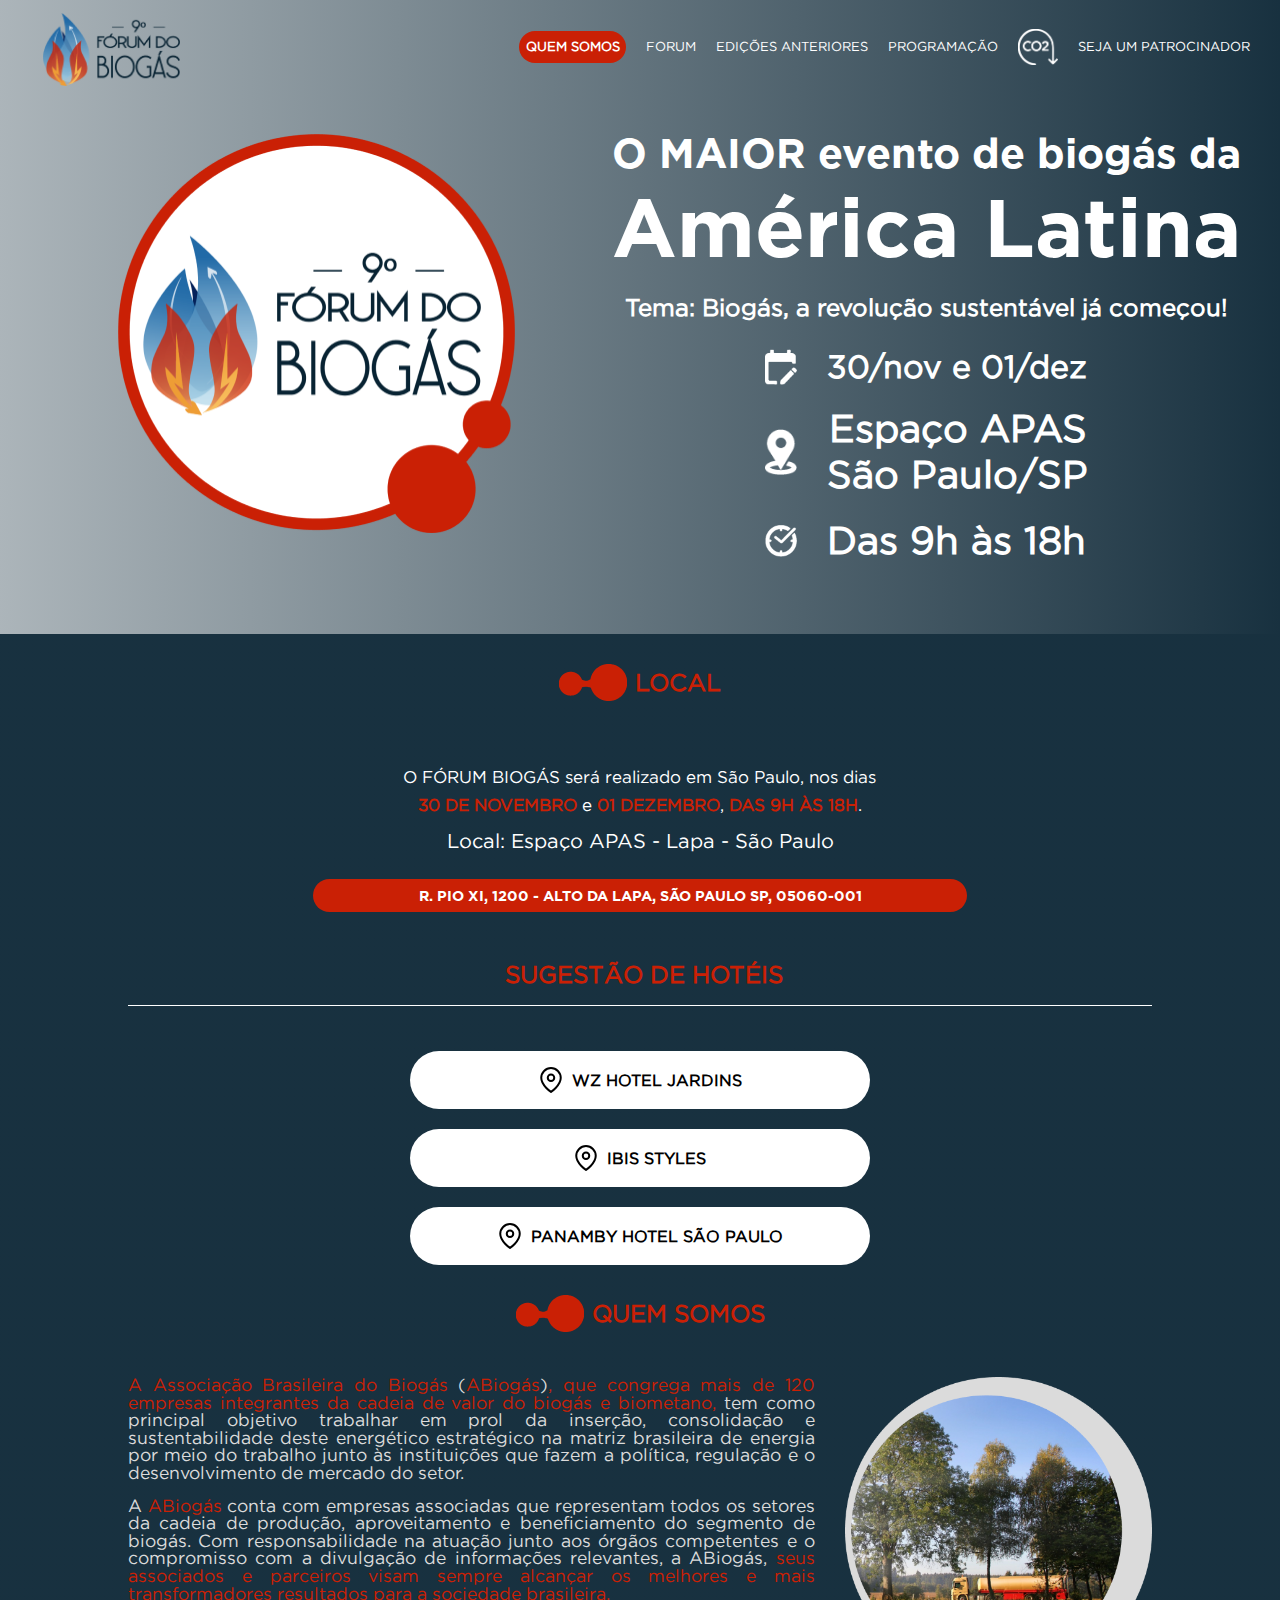
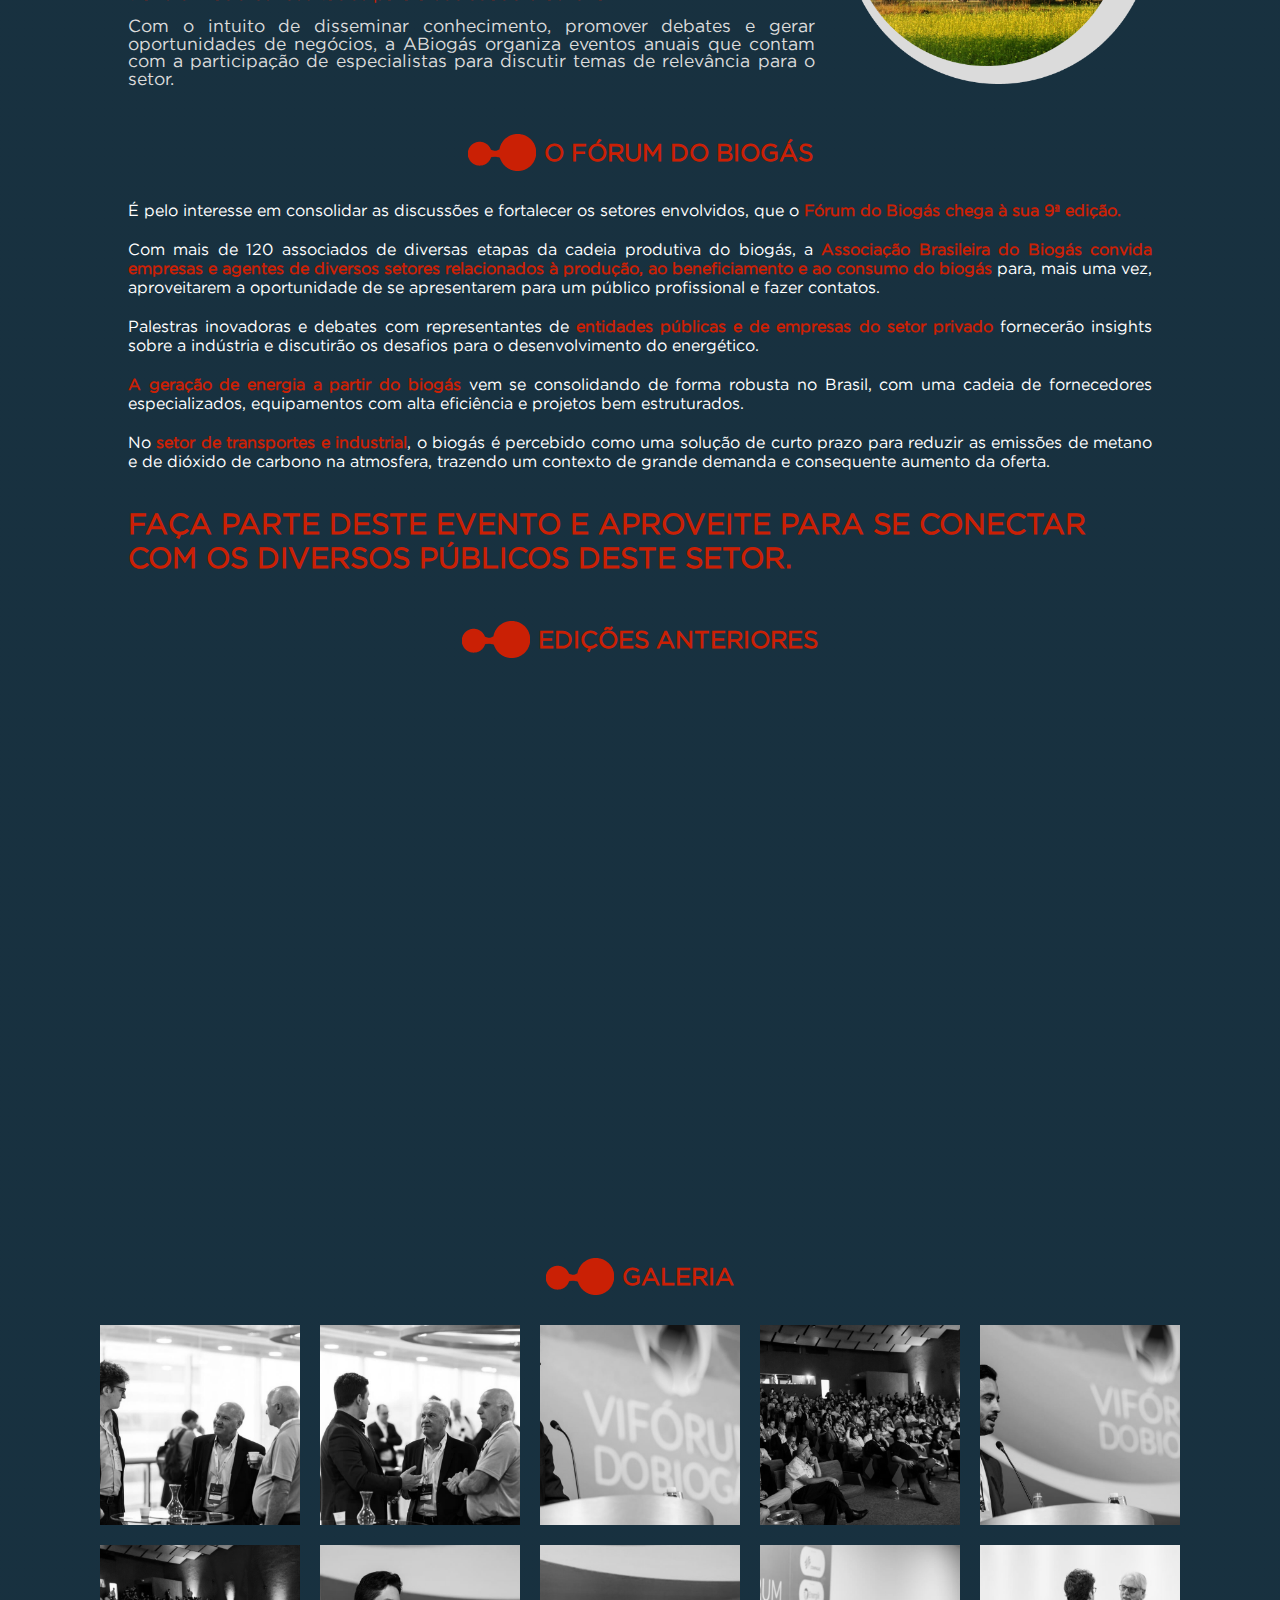
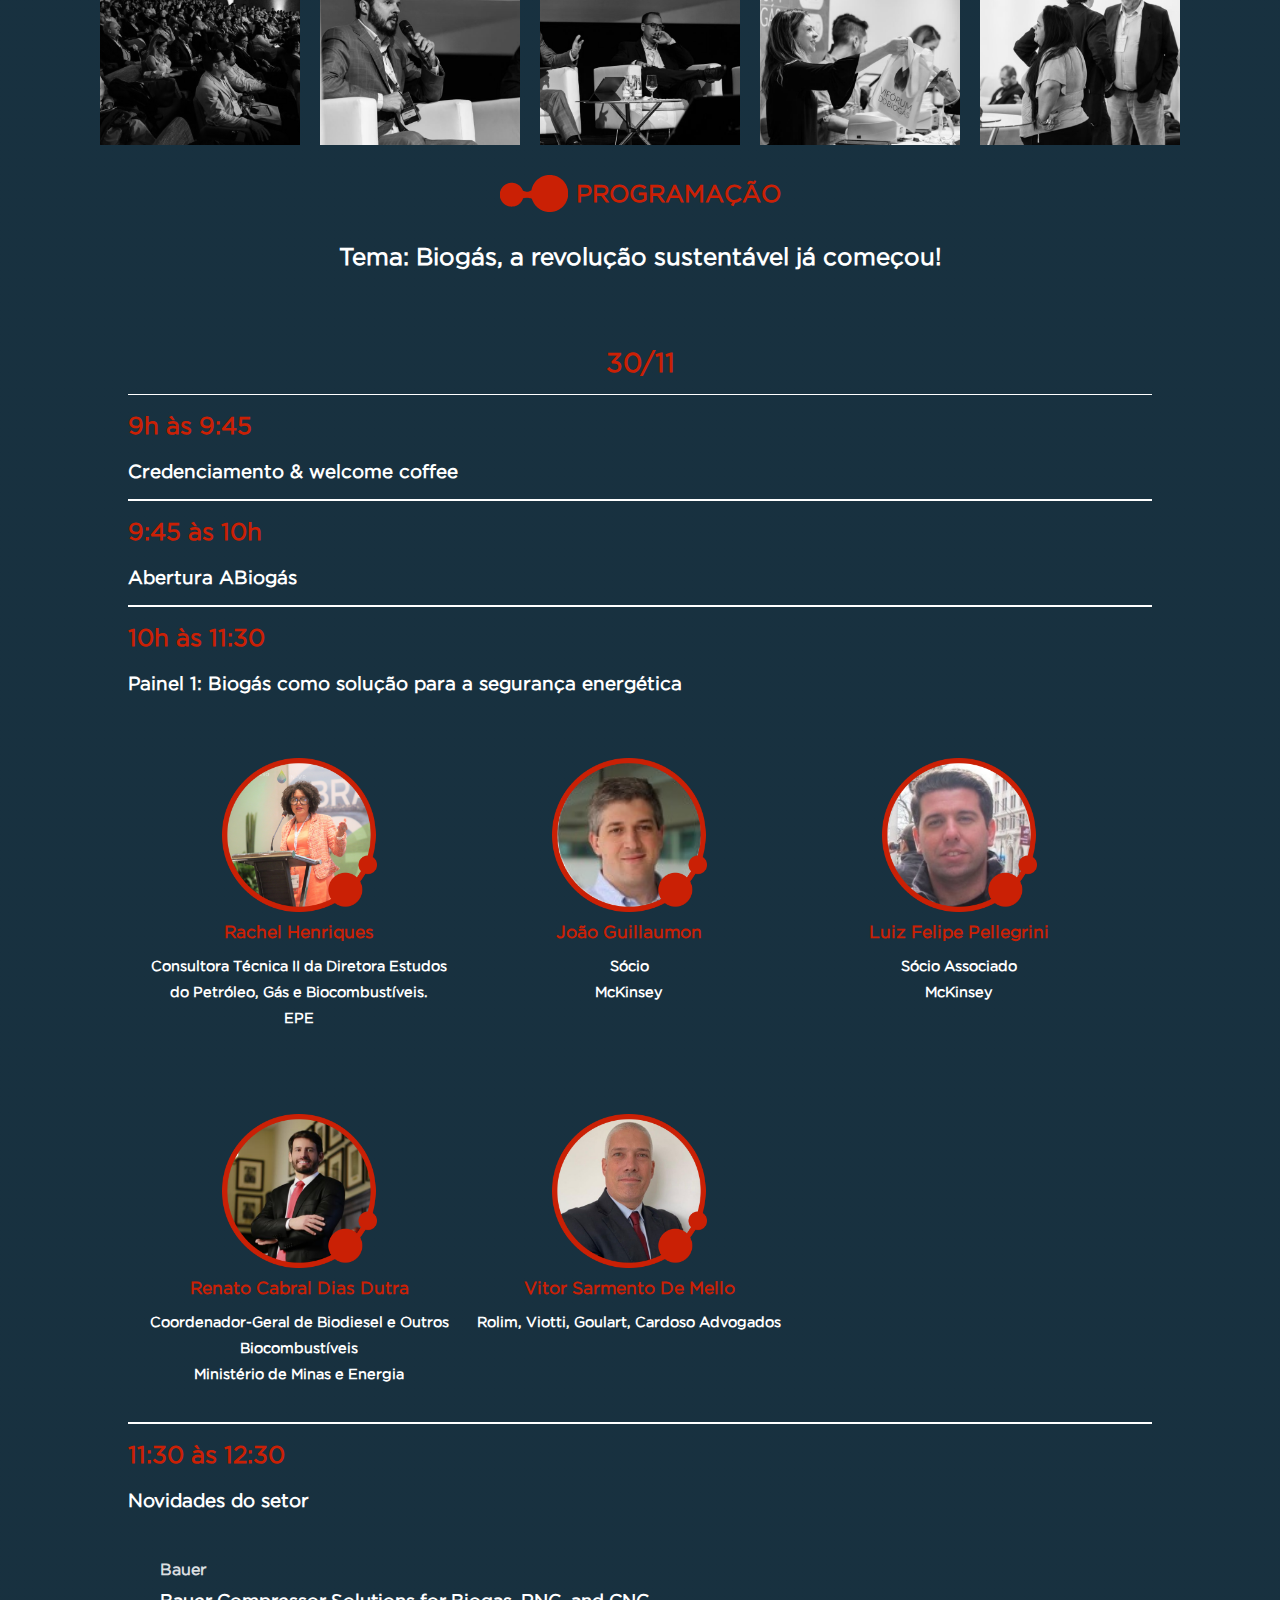
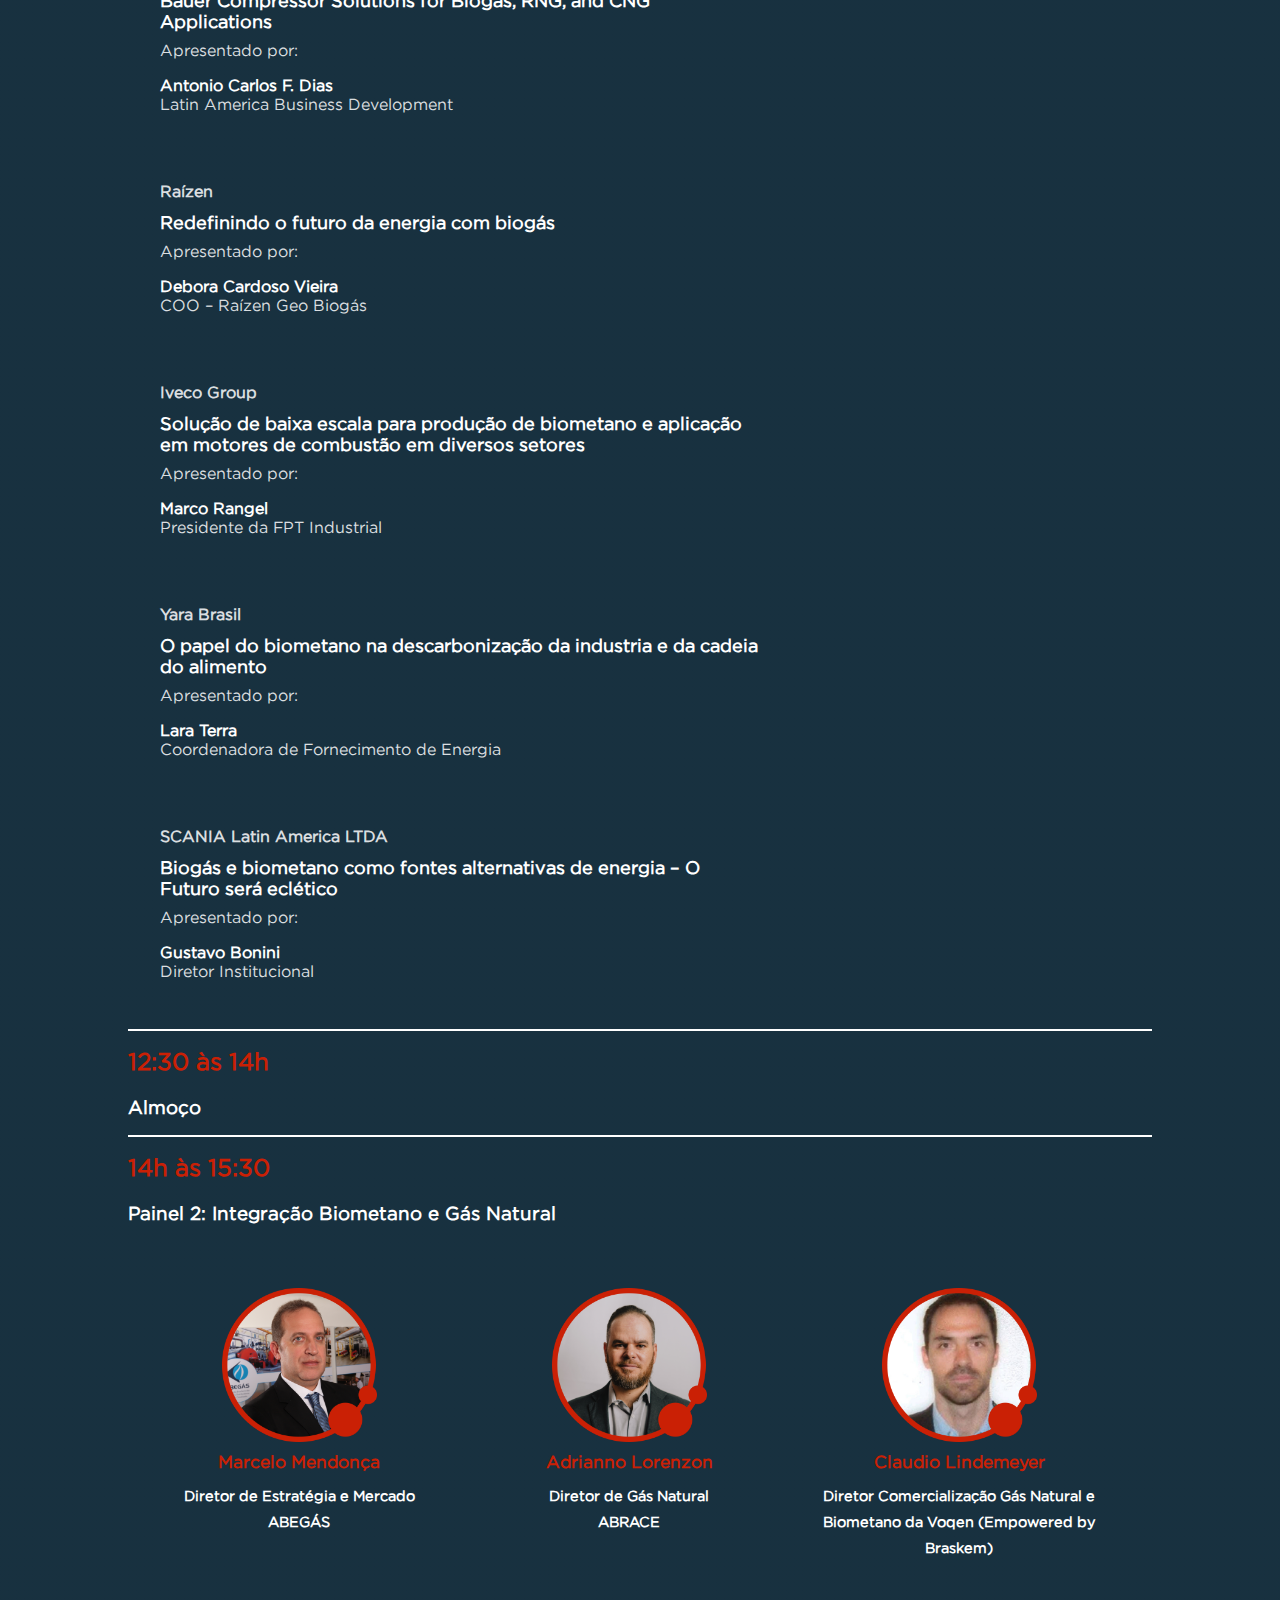
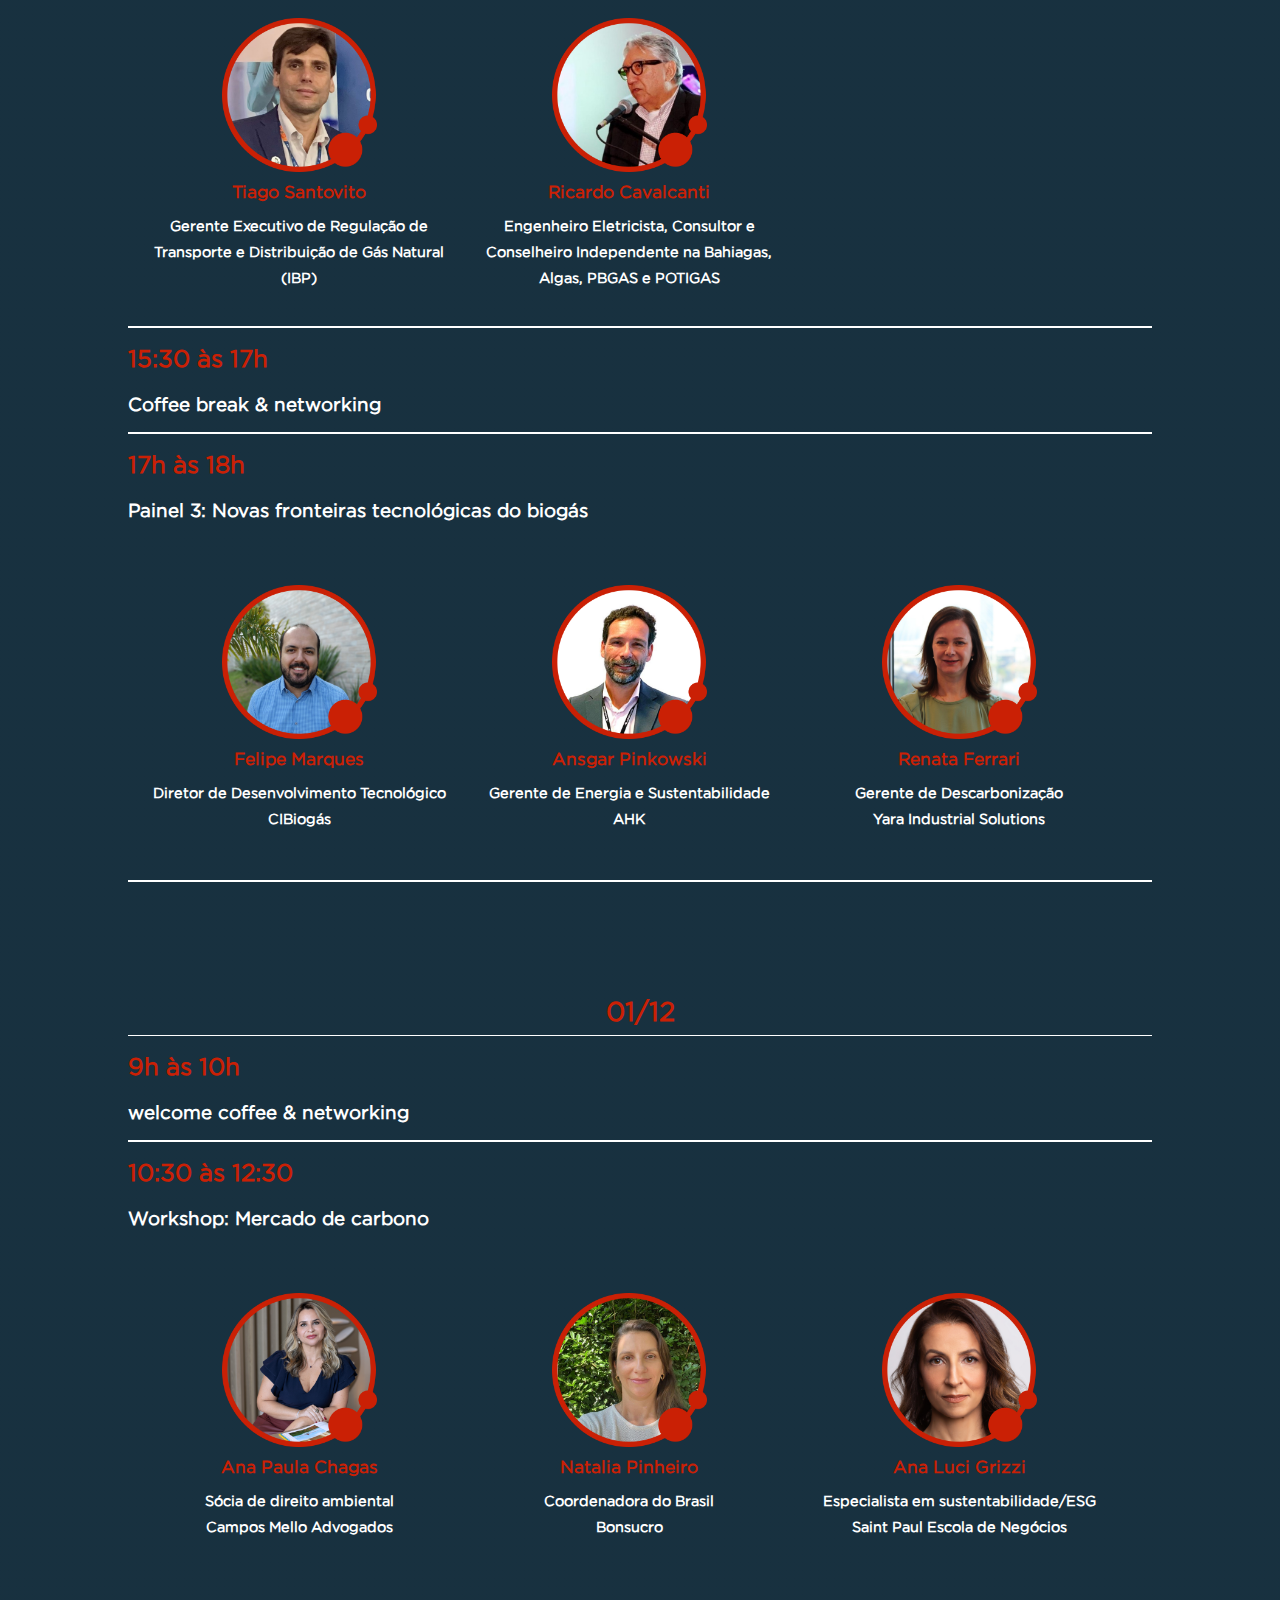
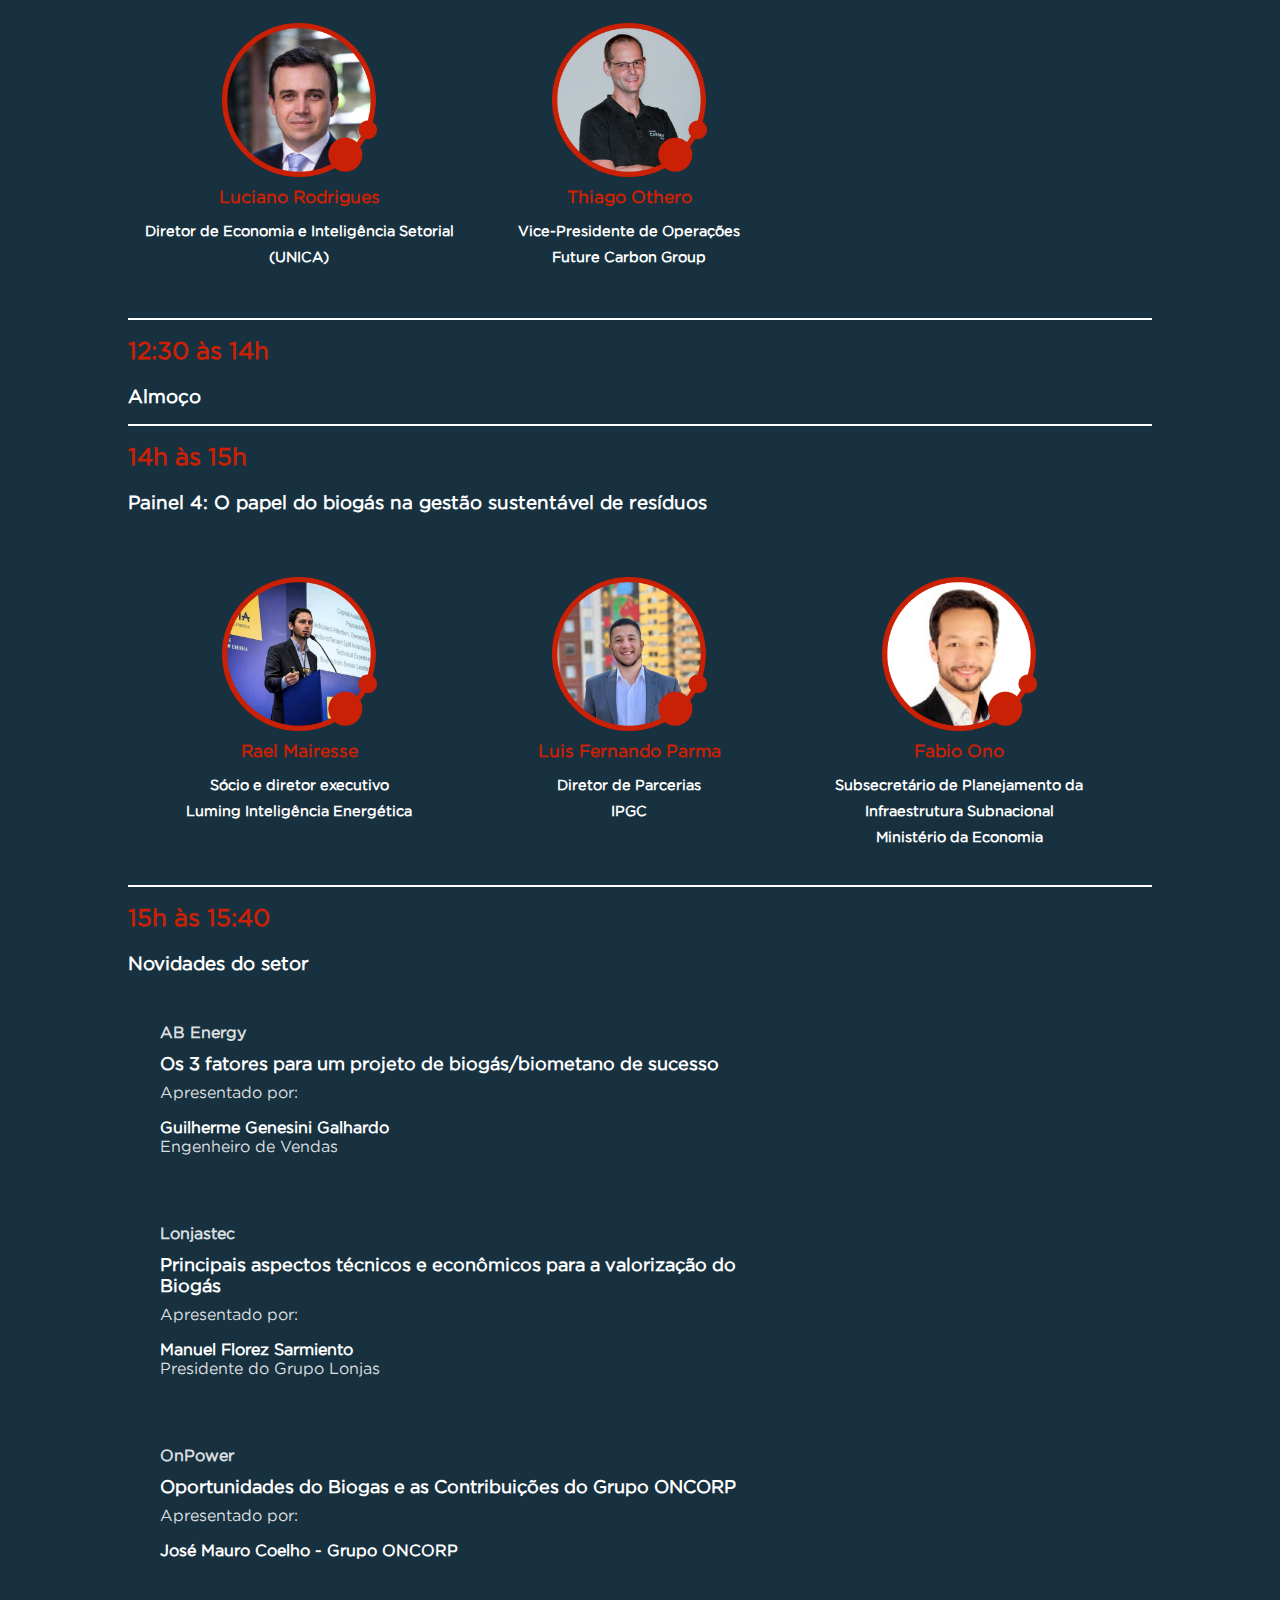
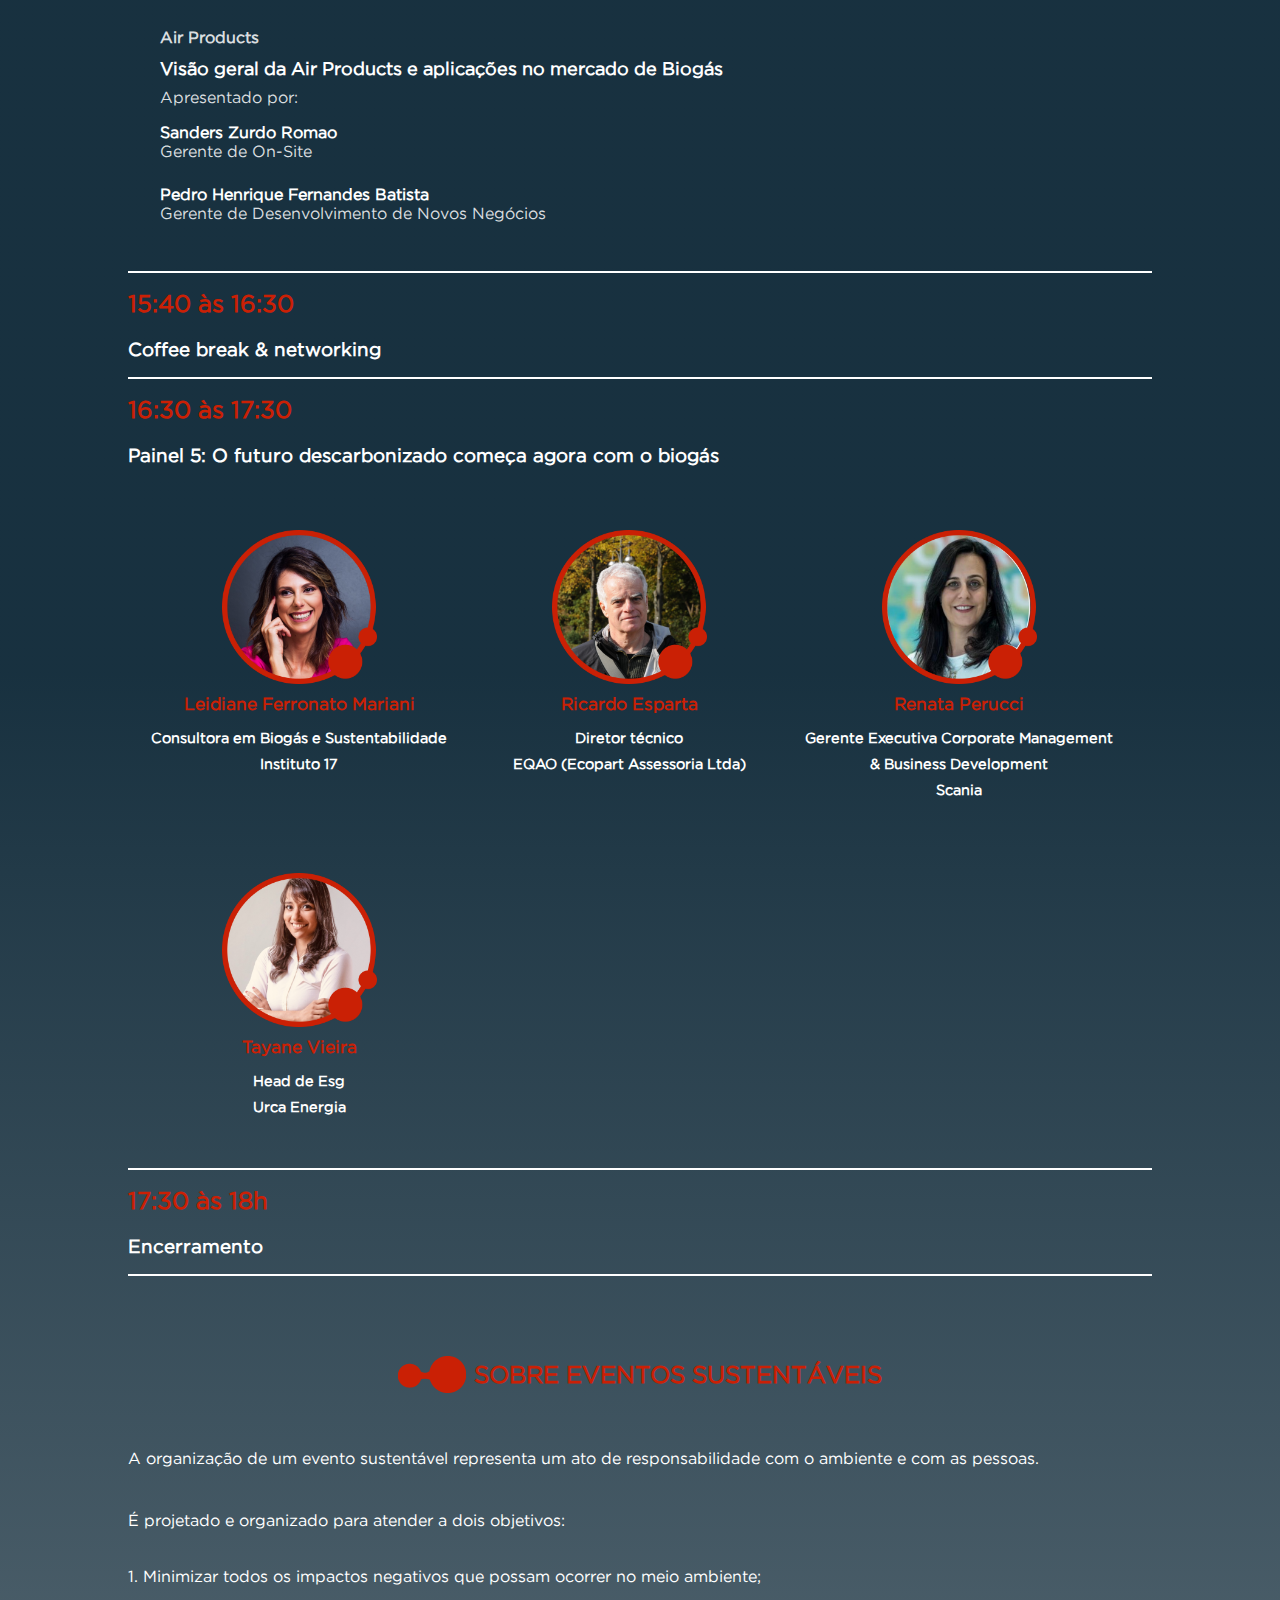
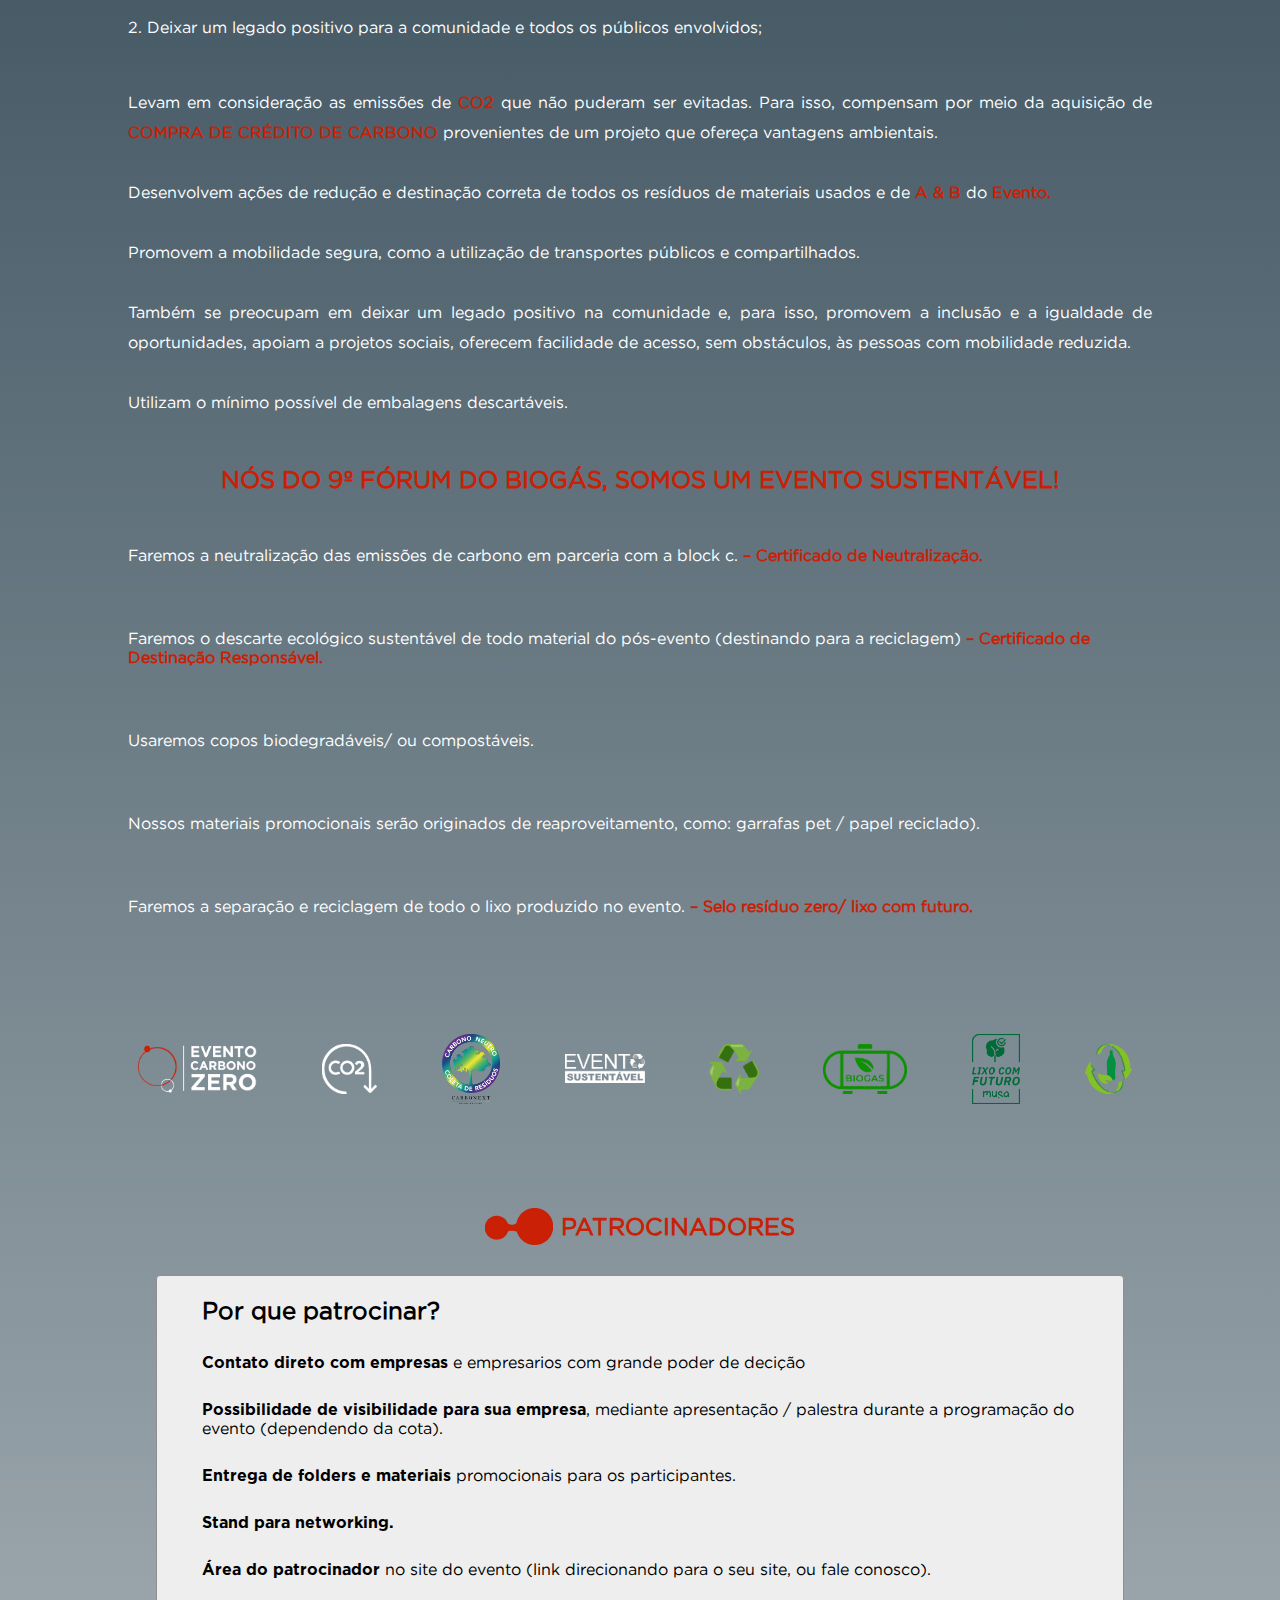
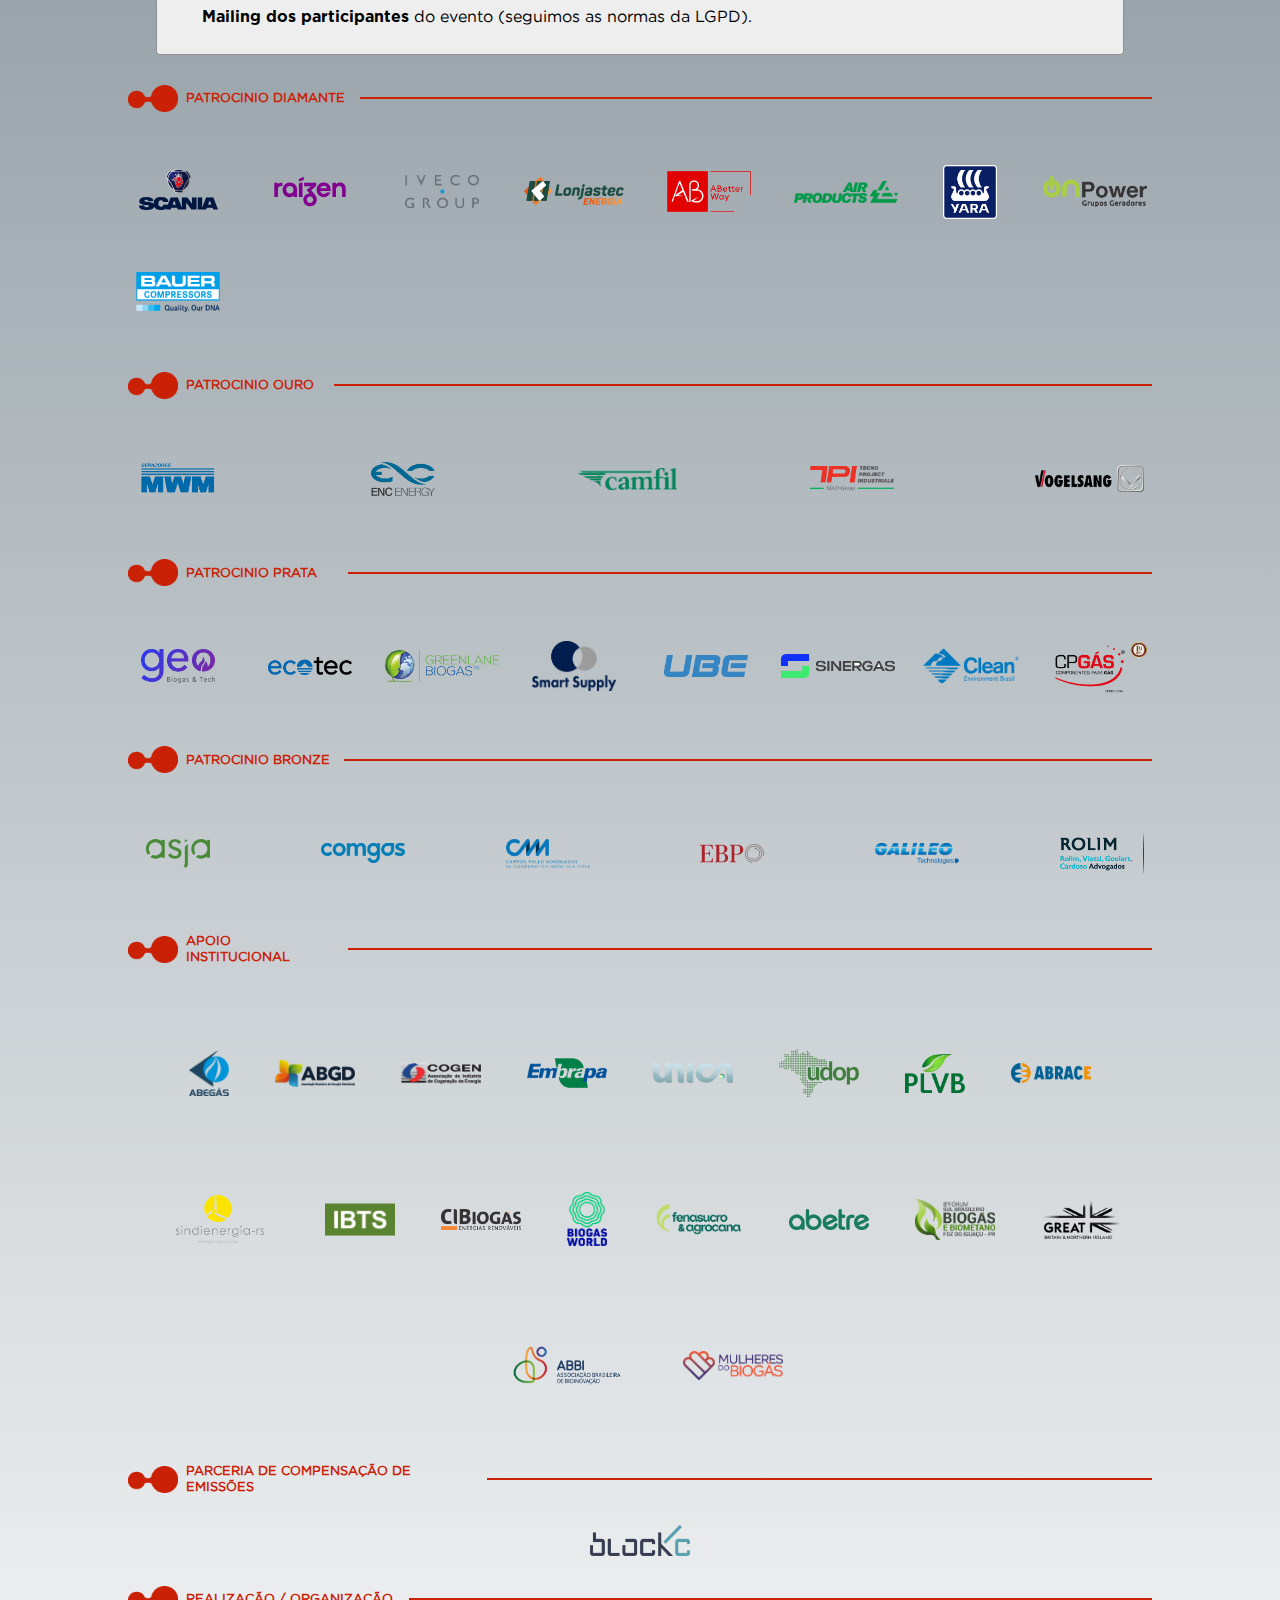
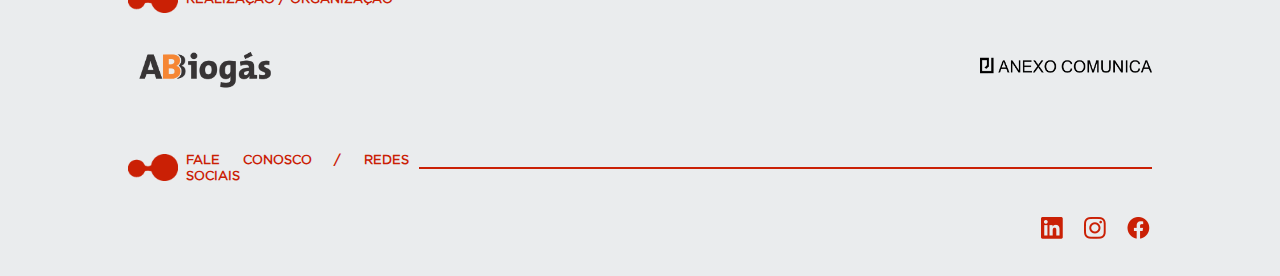
==== commit 613573f1: "UPDATE: acultei todos os meios de contato da pagina." ====
--- a/index.html
+++ b/index.html
@@ -54,7 +54,7 @@
                         <li class="menu_item"><a href="#programacao" class="nav_link">Programação</a></li>
                         <li class="btn_sustentavel"><a href="#sustentavel"><img src="./components/images/CO2 icone2.png" alt=""></a></li>
                         <li class="menu_item"><a href="#patrocinador" class="nav_link">seja um patrocinador</a></li>
-                        <li class="menu_item" onclick="open_modal('modal_contato')"><a href="#faleconosco" class="nav_link">Fale conosco</a></li>
+                        <li class="menu_item" onclick="open_modal('modal_contato')" style="display: none;"><a href="#faleconosco" class="nav_link">Fale conosco</a></li>
                     </ul>
                 </nav>
                 <div class="hamburger">
@@ -67,7 +67,7 @@
                 <div class="logo_start">
                     <img src="./components/images/Ativo 132logo 1.png" alt="Logo Fórum ABiogás">
                     <div class="inscrevase_container">
-                        <button class="btn_inscrevase btn" onclick="se_inscrever()">inscreva-se</button>
+                        <!-- <button class="btn_inscrevase btn" onclick="se_inscrever()">inscreva-se</button> -->
                     </div>
 
                 </div>
@@ -1097,7 +1097,7 @@
                             <div class="detail">
                                 <p><span>Mailing dos participantes</span> do evento (seguimos as normas da LGPD).</p>
                             </div>
-                            <div class="entrar_contato">
+                            <div class="entrar_contato"  style="display: none;">
                                 <h5>Quero ser um patrocinador</h5>
                                 <div class="contato_icons">
 
@@ -1432,7 +1432,7 @@
                 </header>
                 <div class="apoiadores_box">
                     <section class="entrar_contato">
-                        <div class="contato_icons">
+                        <div class="contato_icons"  style="display: none;">
                             <a class="float_btn btn" href="https://api.whatsapp.com/send?phone=+5511947578131&text=Fale conosco" target="_blank"><img src="./components/images/Vector.svg" alt="Contato por WhatsApp" /></a>
                             <a class="float_btn btn" onclick="open_modal('modal_contato')"><img src="./components/images/email_icon.svg" alt="Contato por email"></a>
                         </div>
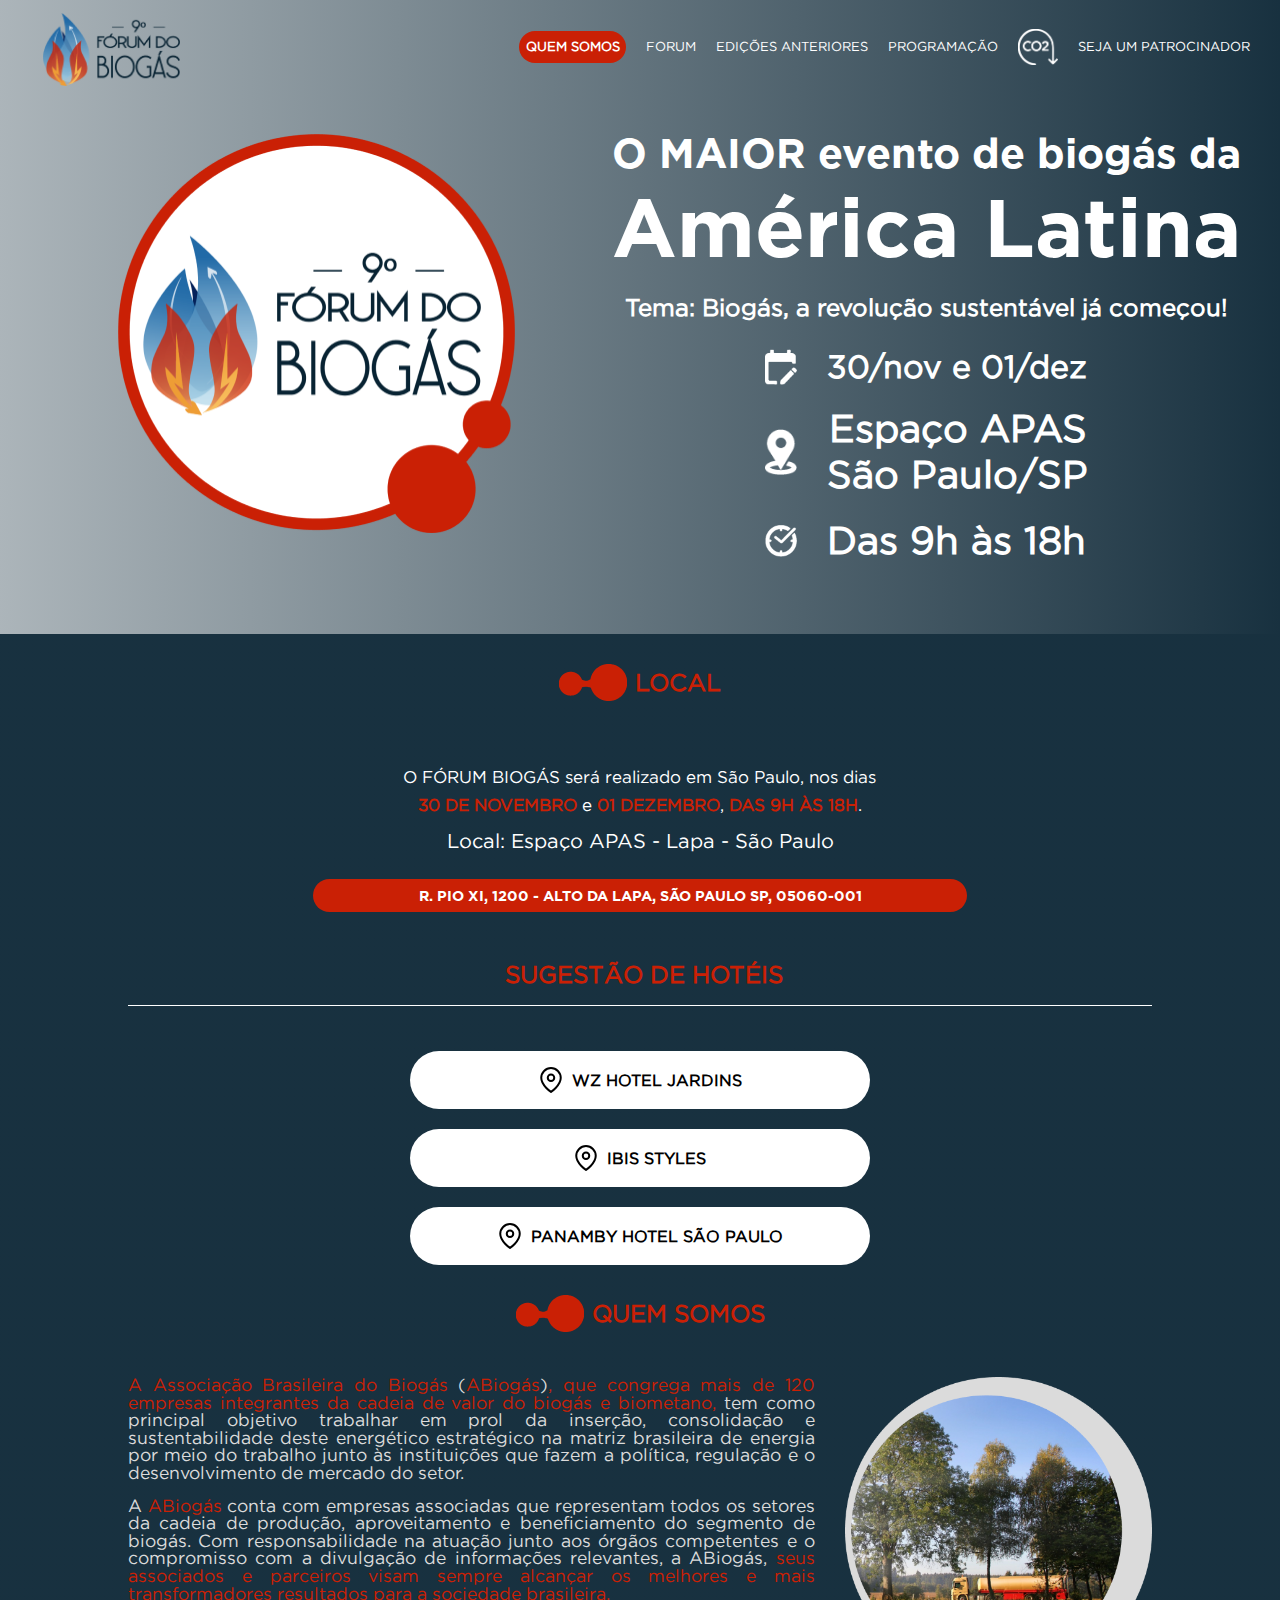
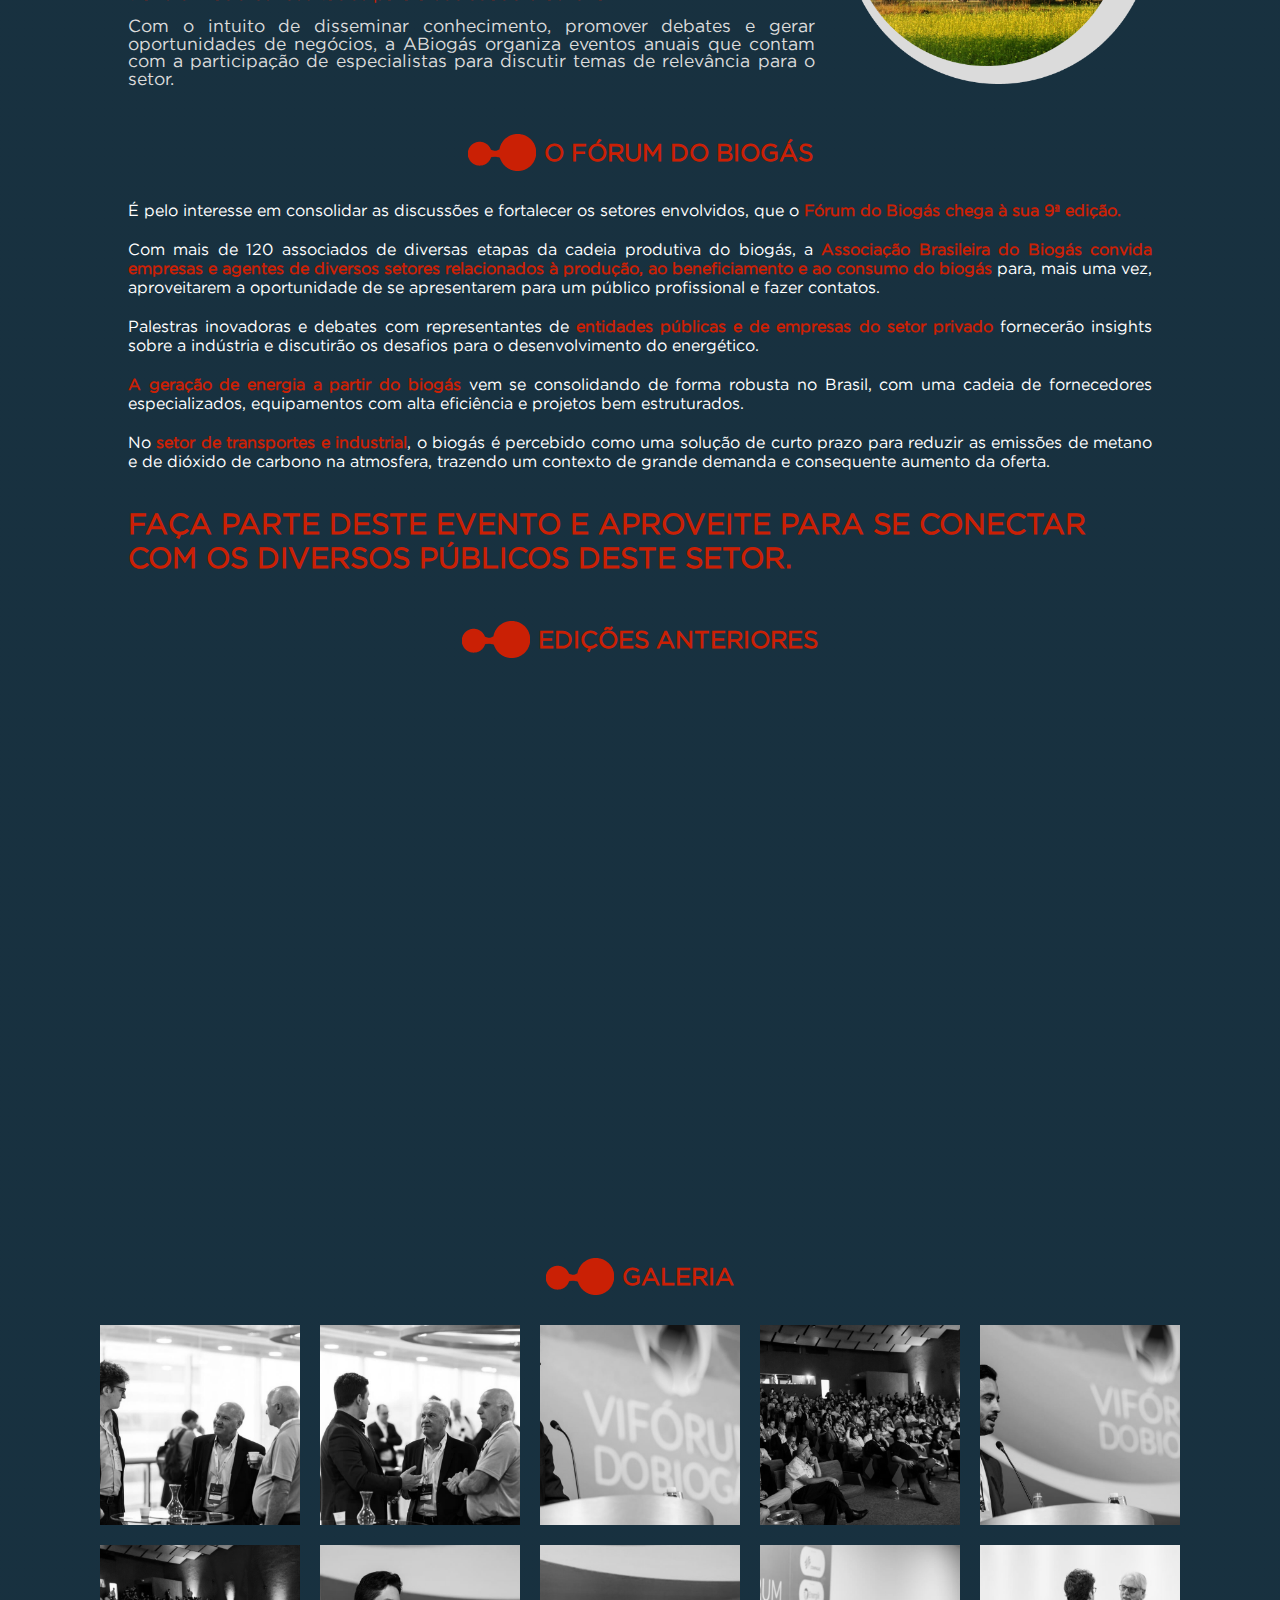
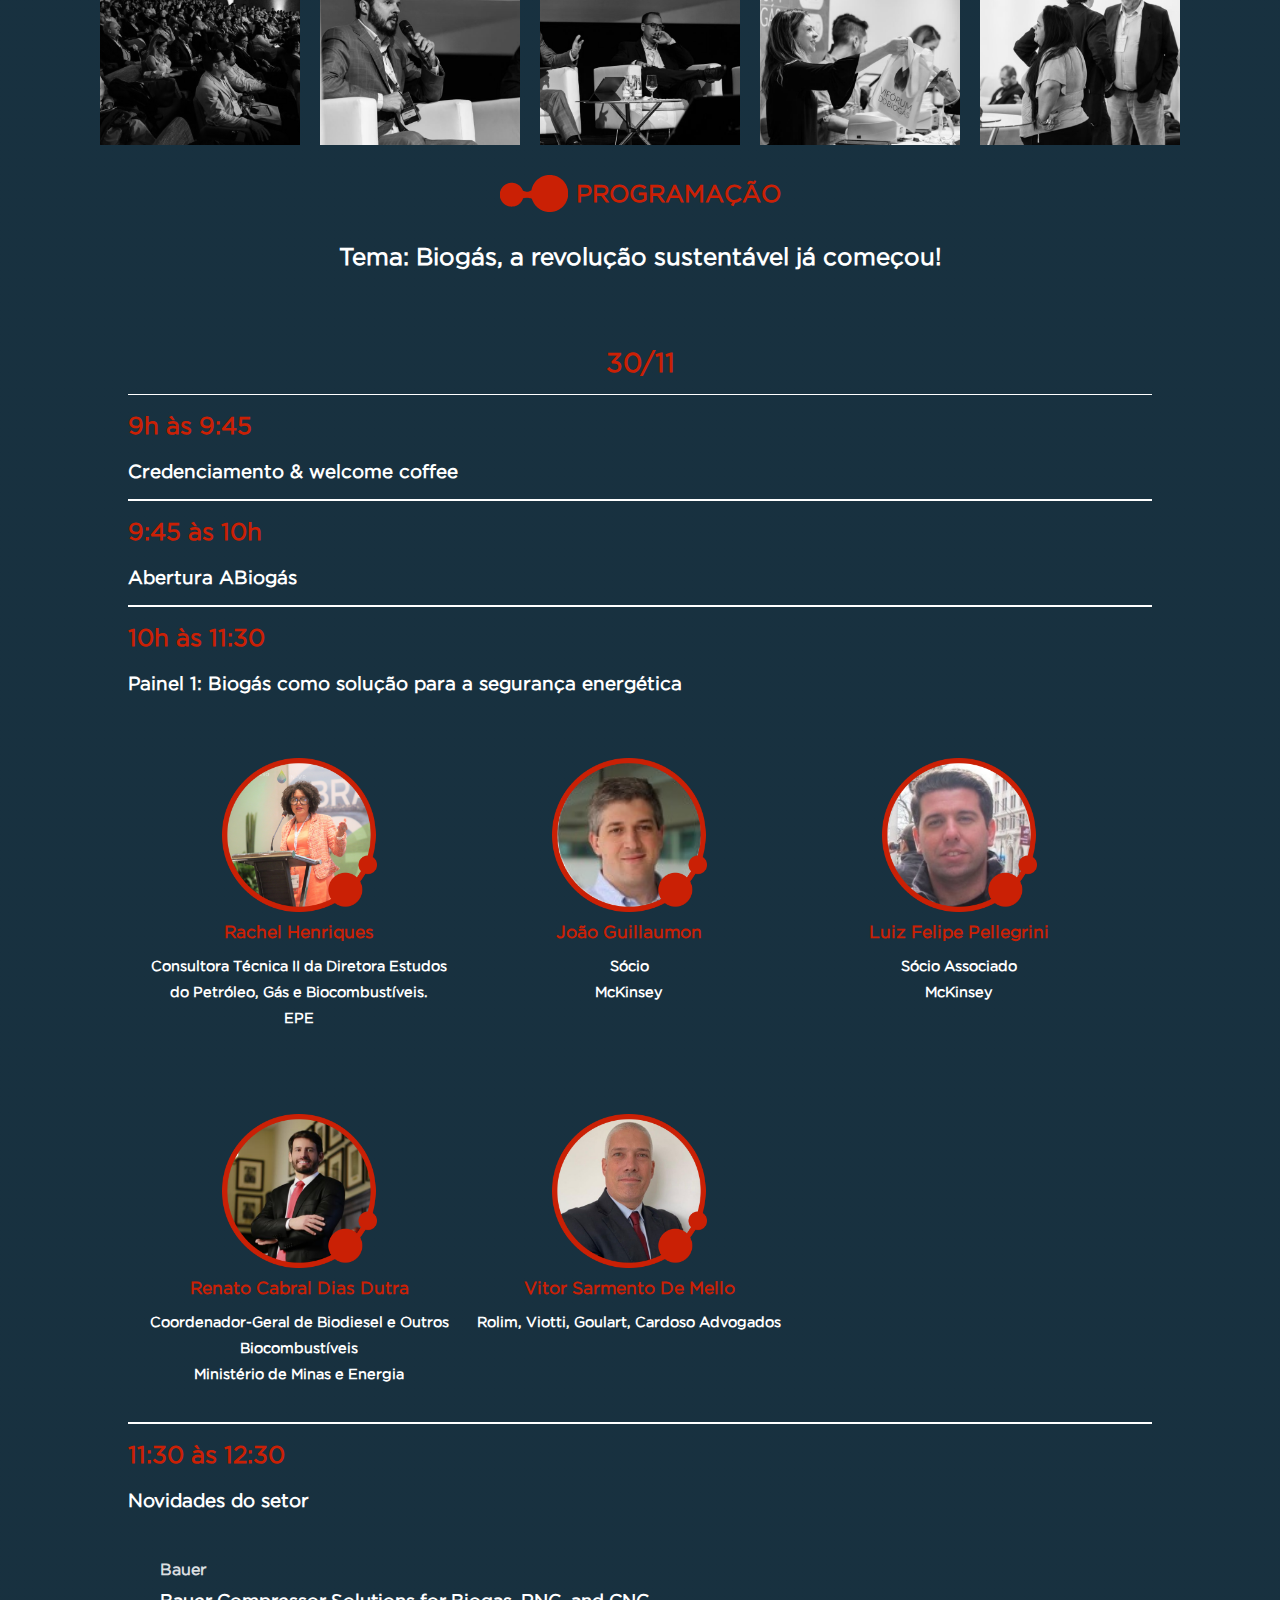
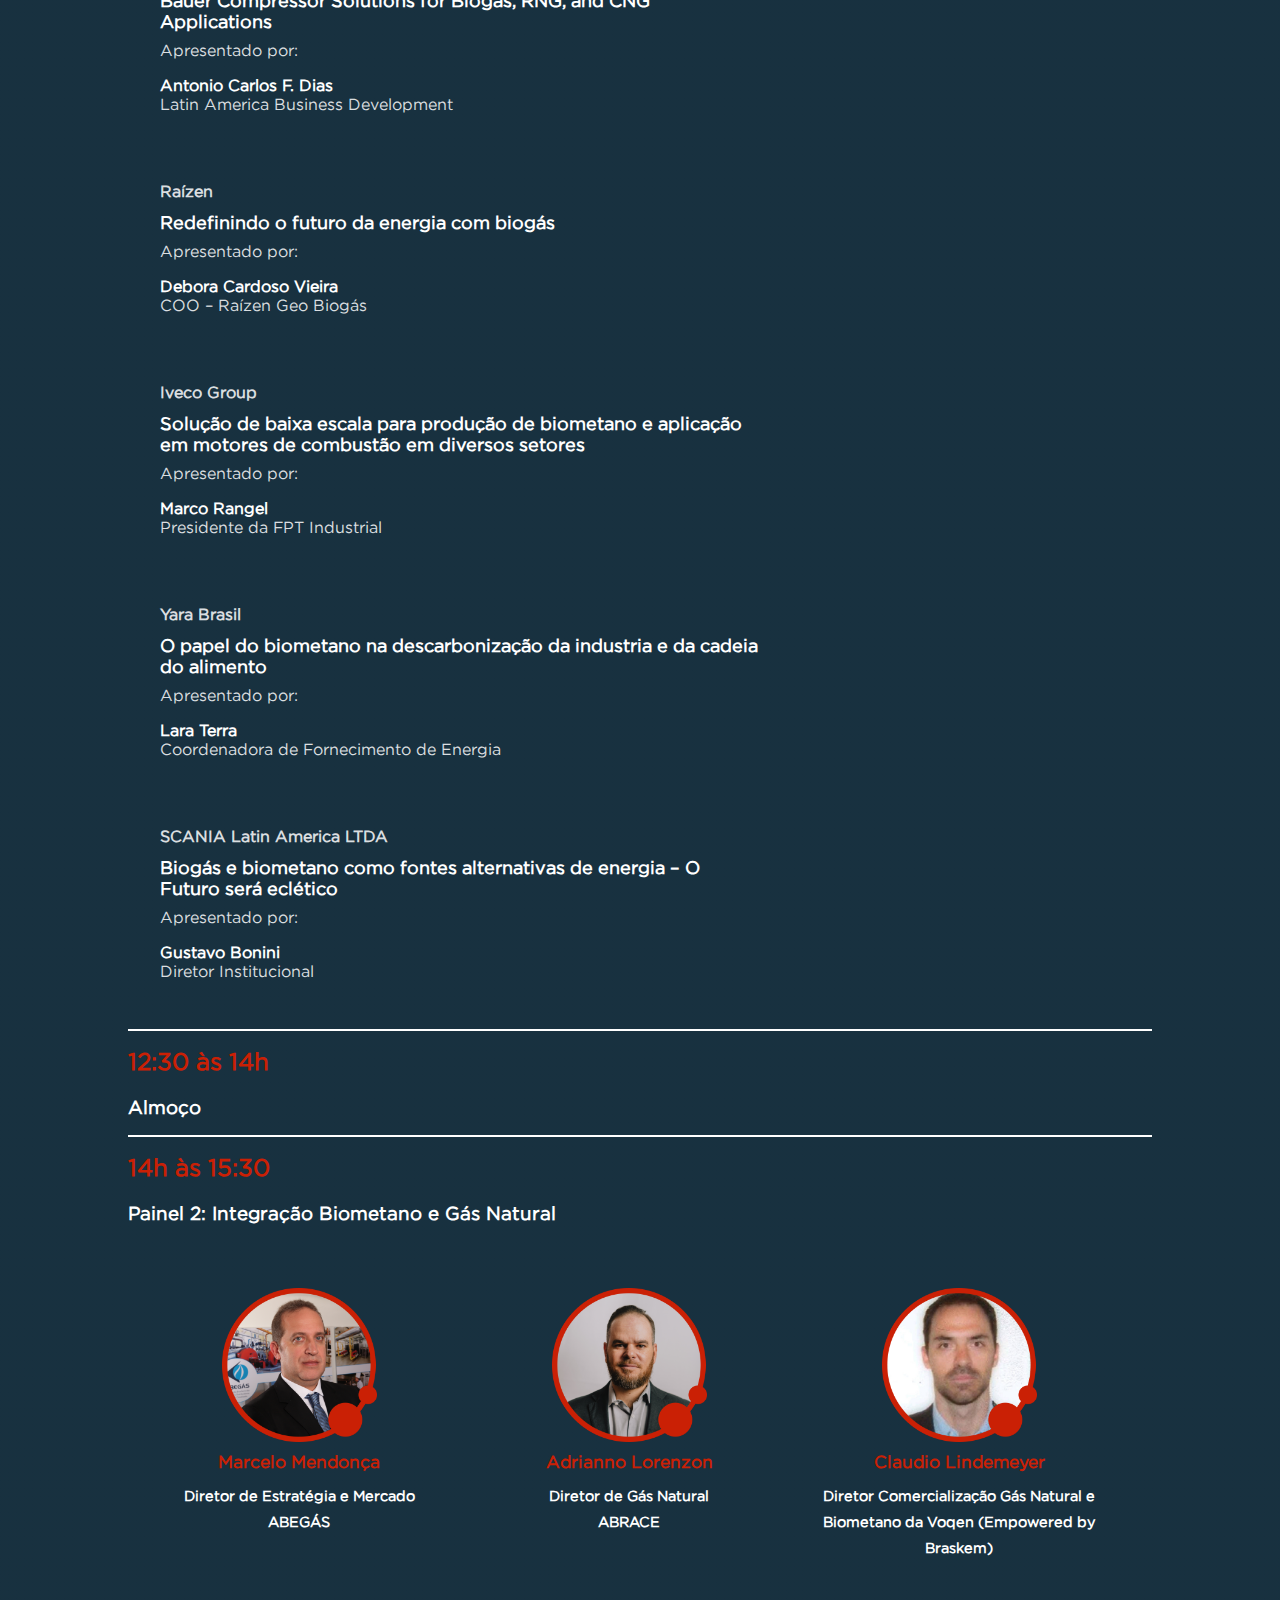
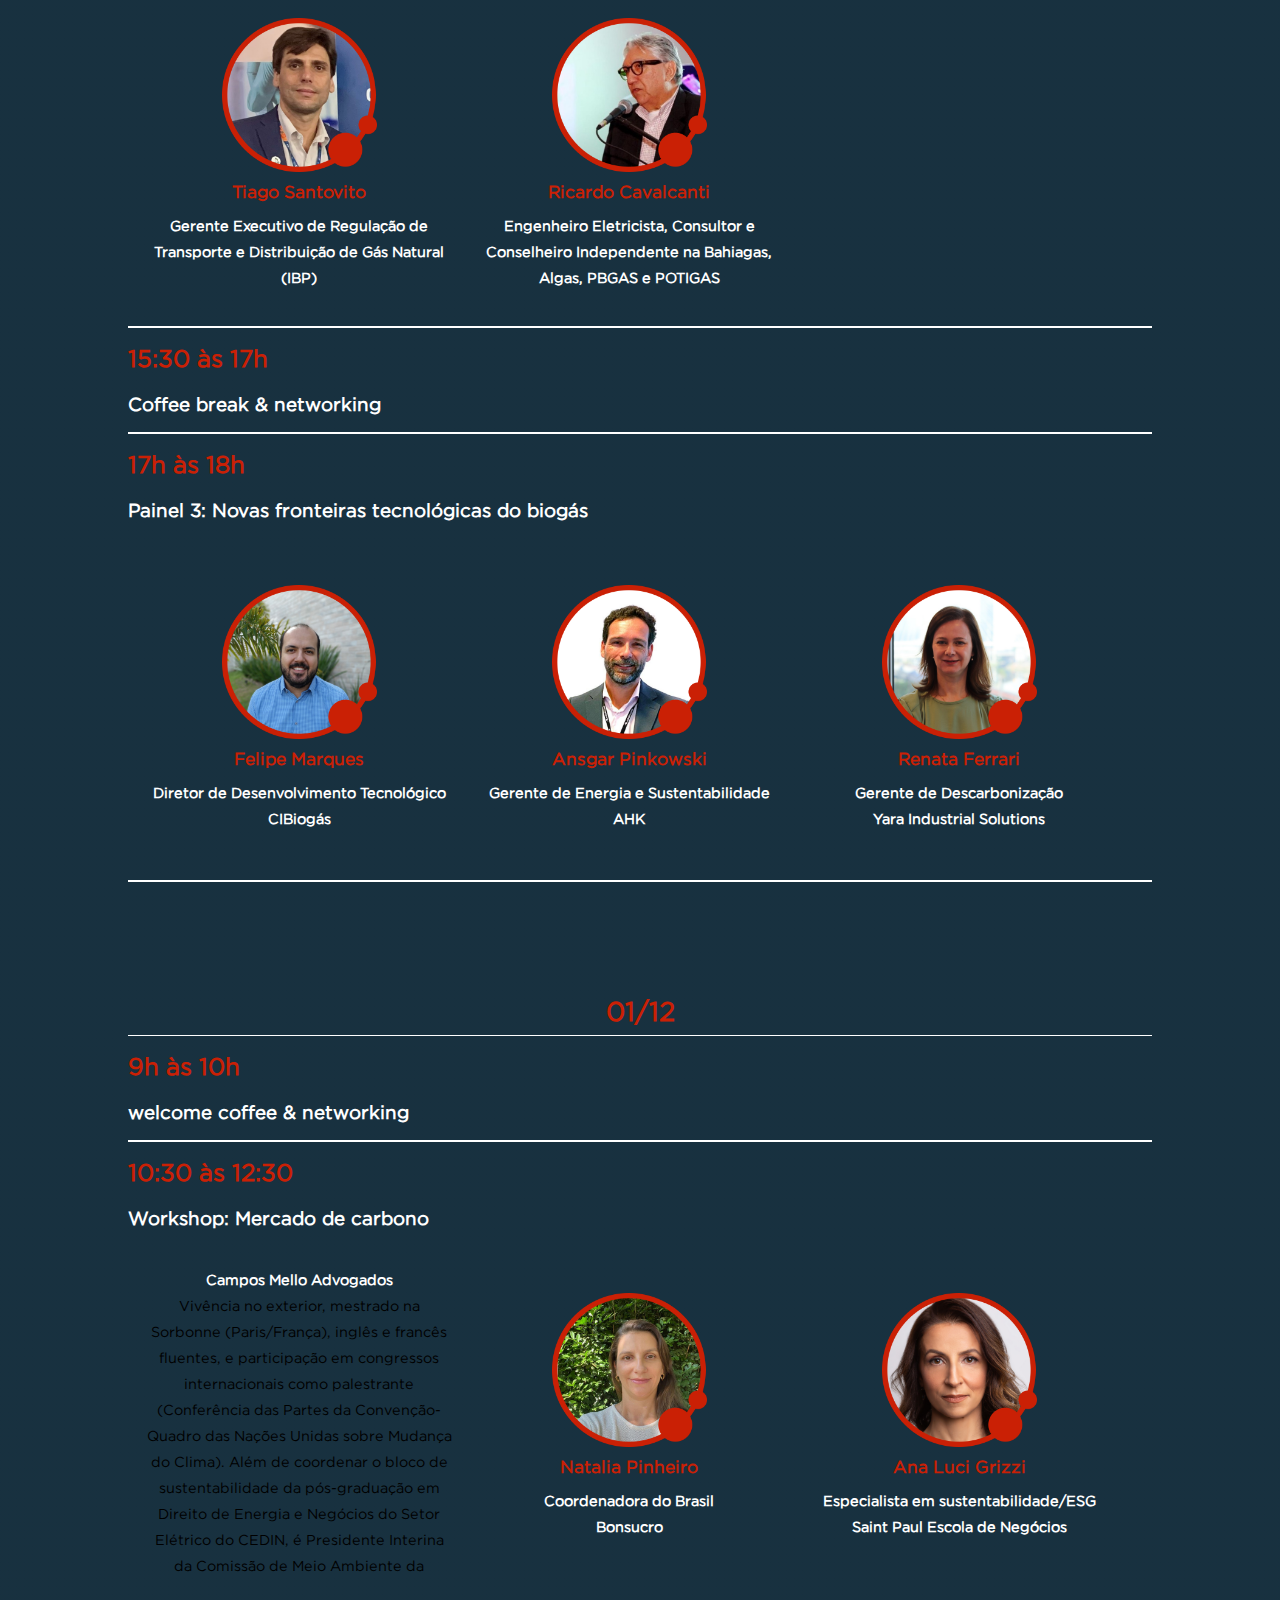
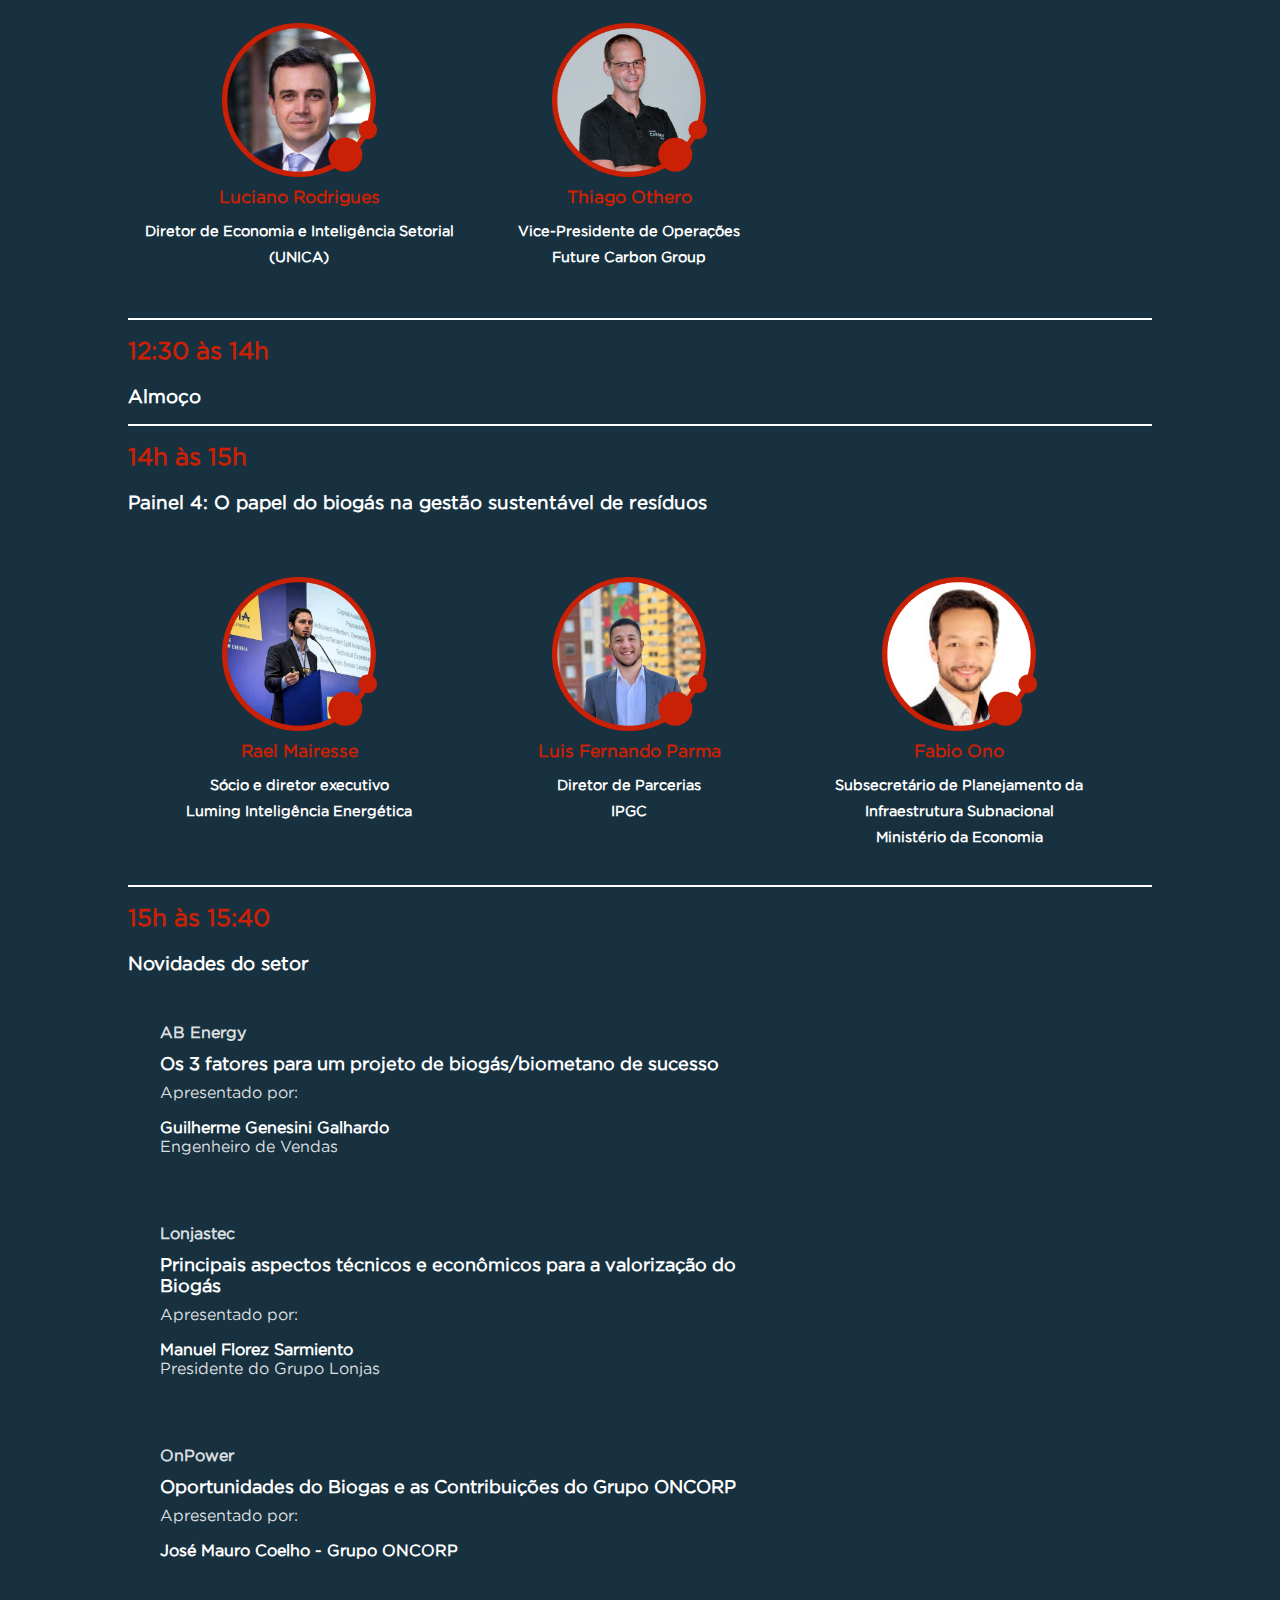
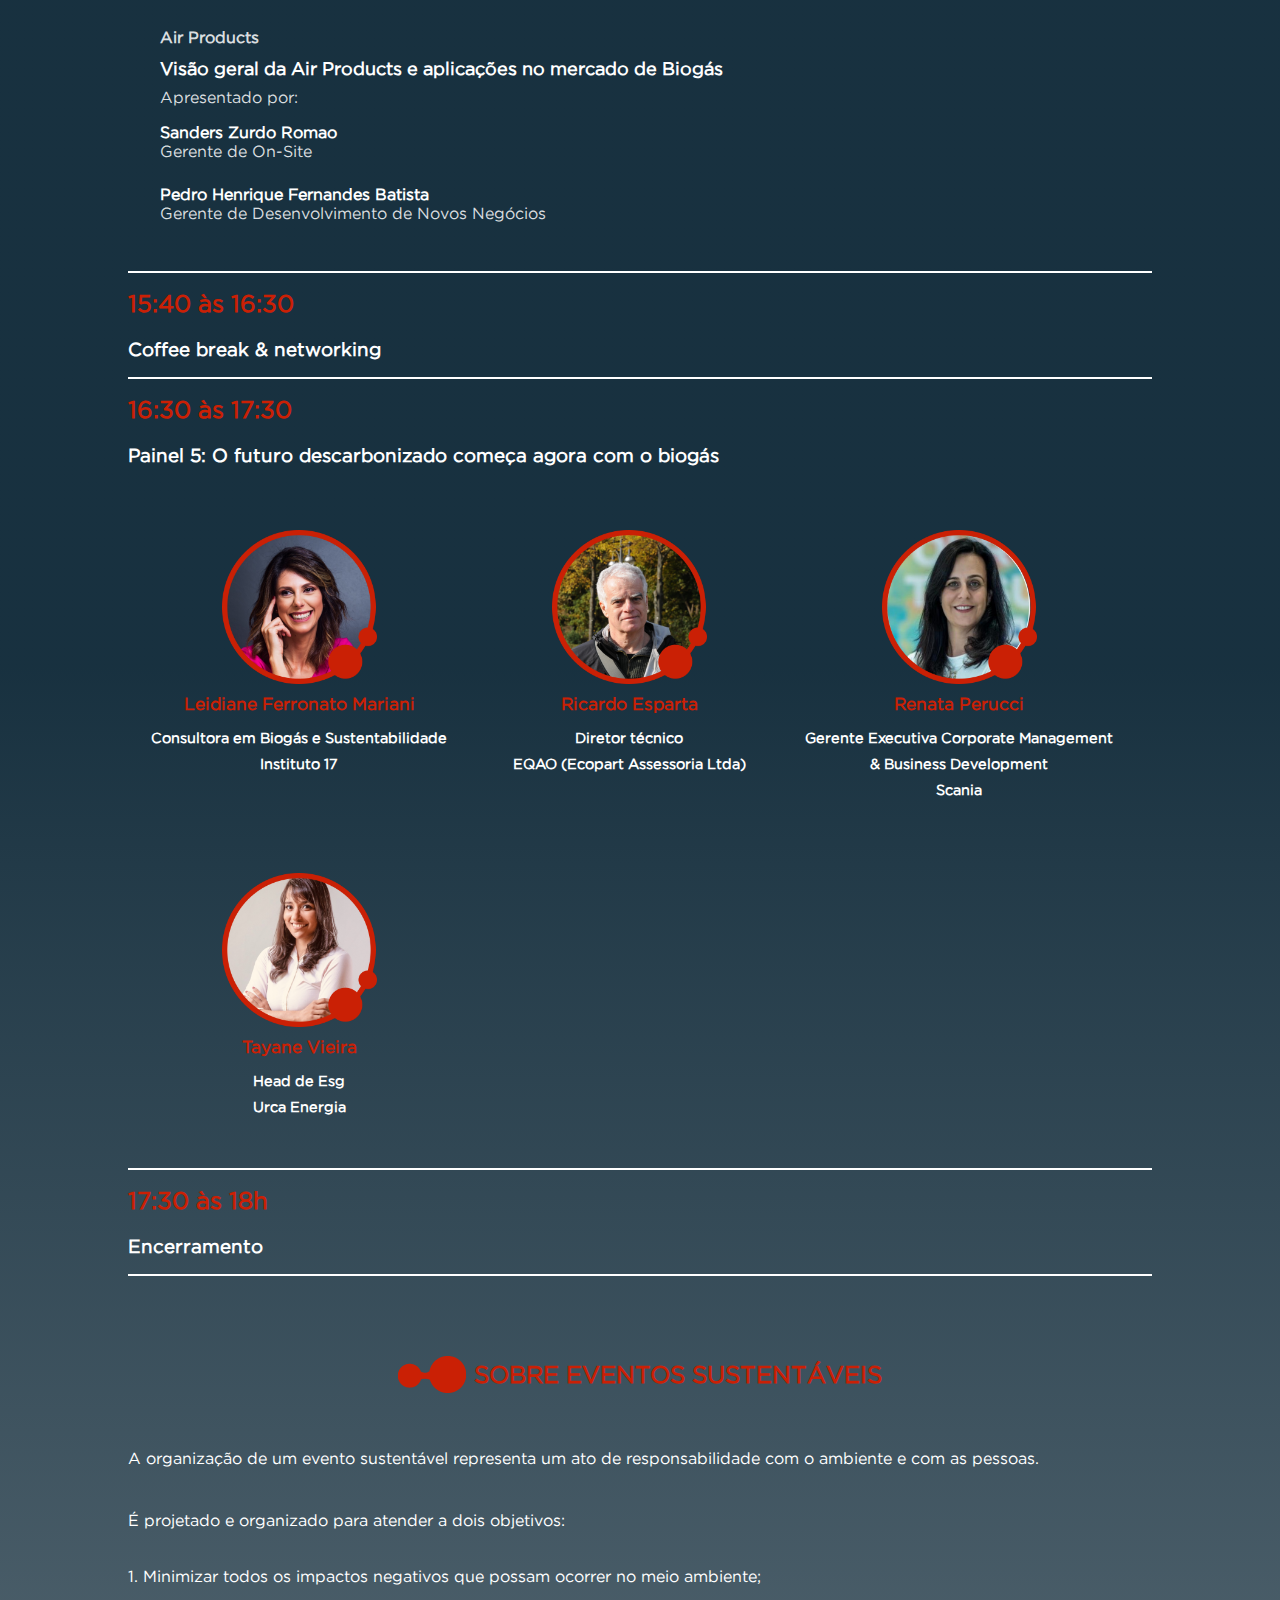
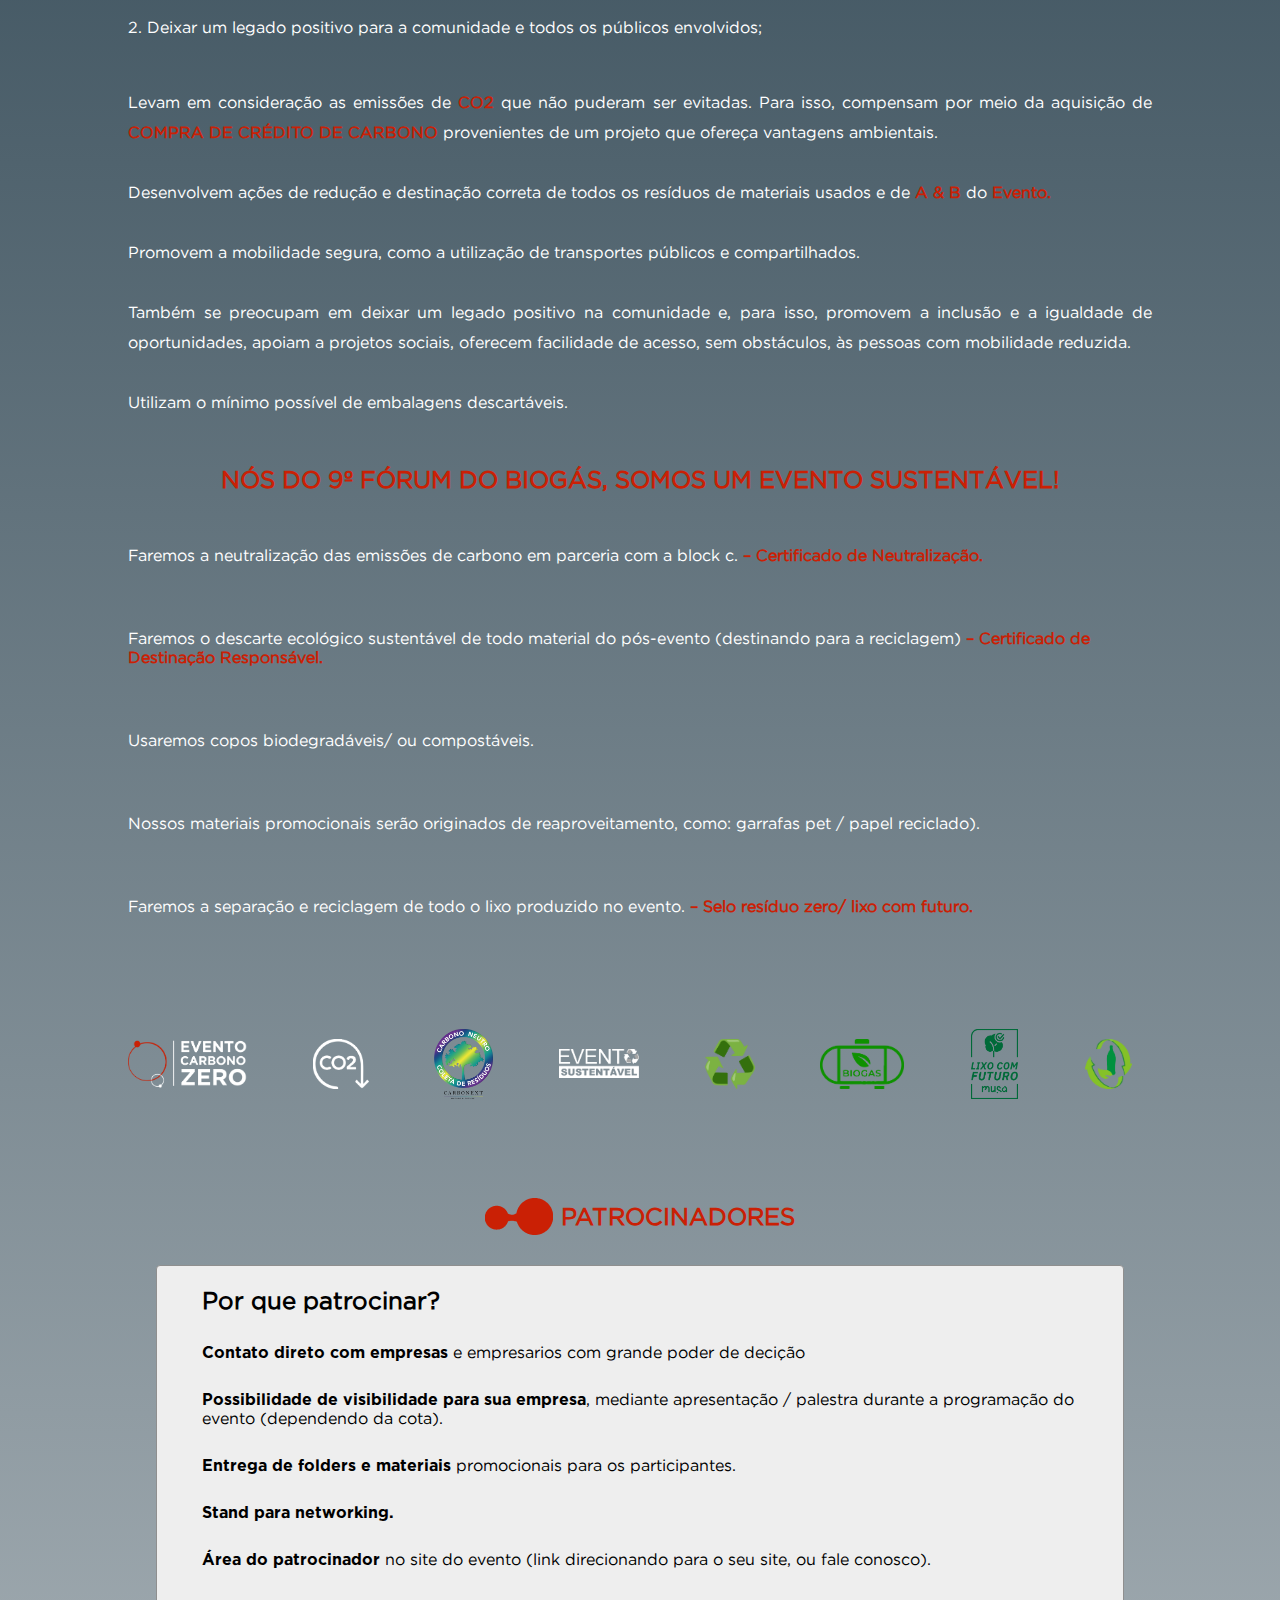
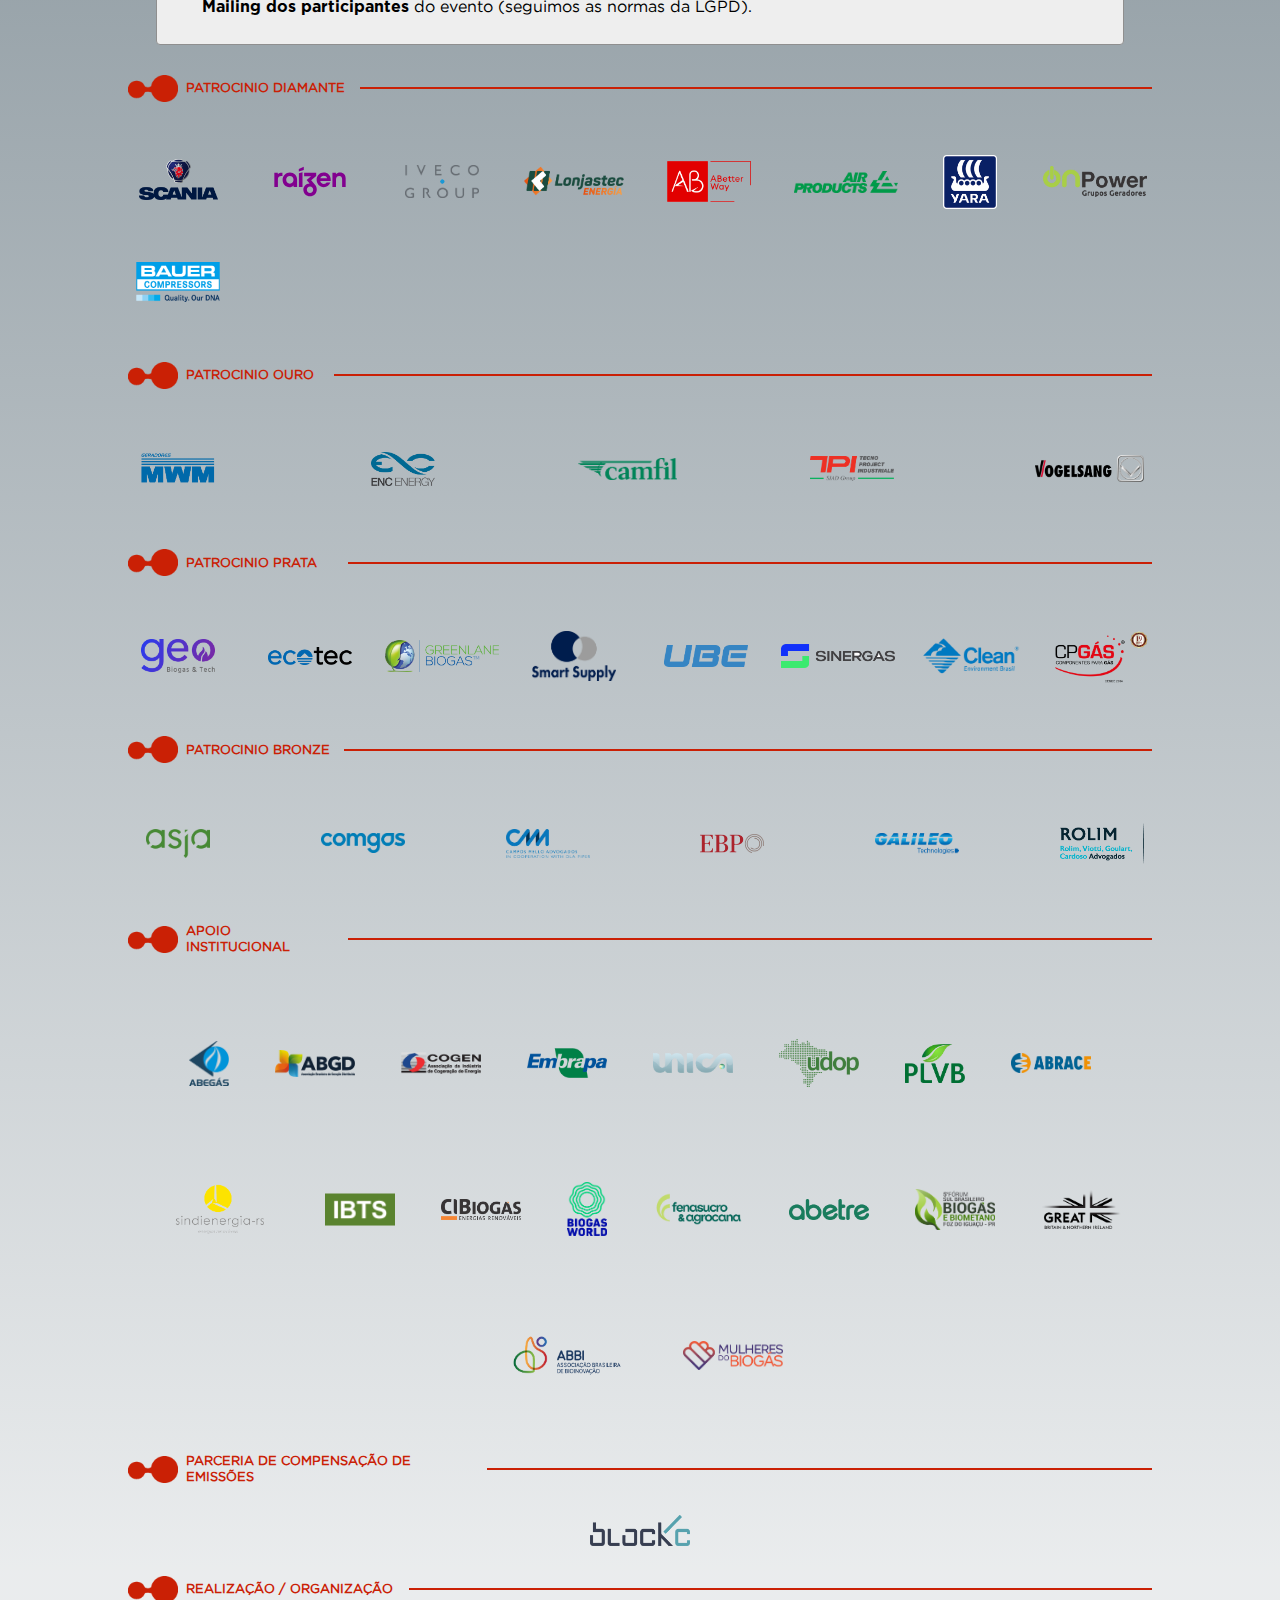
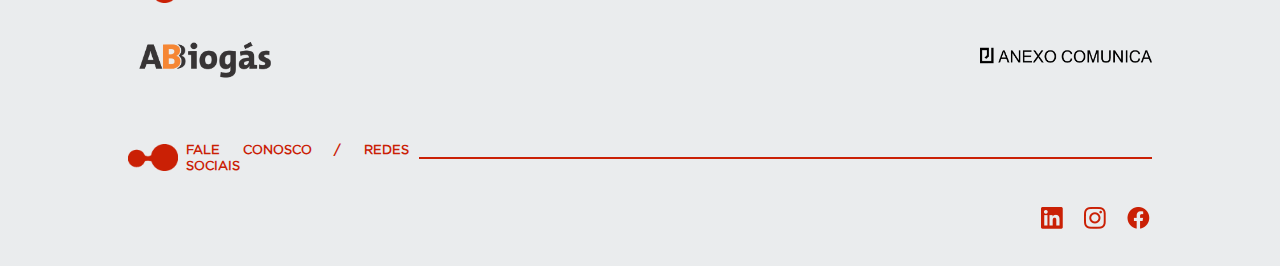
==== commit 94f88d03: "UPDATE:: codigo limpo e organizado" ====
--- a/index.html
+++ b/index.html
@@ -29,25 +29,6 @@
                 </div>
                 <nav class="main_nav">
                     <ul class="menu">
-                        <style>
-                            .btn_sustentavel{
-                                width: 40px;
-                                height: 40px;
-                                font-size: 1em;
-                                border-radius: 100%;
-                            }
-                            .btn_sustentavel a{
-                                display: flex;
-                                align-items: center;
-                                justify-content: center;
-                                width: 100%;
-                                height: 100%;
-                            }
-                            .btn_sustentavel img{
-                                width: 100%;
-                                height: auto;
-                            }
-                        </style>
                         <li class="menu_item ativo"><a href="#about" class="nav_link">quem somos</a></li>
                         <li class="menu_item"><a href="#forum" class="nav_link">forum</a></li>
                         <li class="menu_item"><a href="#edicoes_anteriores" class="nav_link">edições anteriores</a></li>
@@ -69,8 +50,8 @@
                     <div class="inscrevase_container">
                         <!-- <button class="btn_inscrevase btn" onclick="se_inscrever()">inscreva-se</button> -->
                     </div>
-
                 </div>
+                
                 <section class="information">
                     <h1>O MAIOR evento de biogás da <br><b class="destaque">América Latina</b></h1>
                     <p class="tema">Tema: Biogás, a revolução sustentável já começou!</p>
@@ -160,31 +141,6 @@
                     </div>
                 </div>
                 <section class="about_forum" id="forum">
-                        <style>
-                            .about_forum{
-                            width: 100%;
-                            margin: 0 auto;
-                        }
-                        .forum_container{
-                            display: flex;
-                            flex-direction: column;
-                            row-gap: 20px;
-                        }
-                        .forum_container p{
-                            font-size: 1em;
-                            text-align: justify;
-                            color: white;
-                        }
-                        .forum_container span{
-                            color: #CA2005;
-                            font-weight: bolder;
-                        }
-                        .forum_container h2{
-                            margin: 1rem 0;
-                            font-size: 1.8em;
-                            color: #CA2005;
-                        }  
-                    </style>
                     <header class="section_header">
                         <img src="./components/images/icon_header.png" alt="">
                         <h2>O fórum do biogás</h2>
@@ -359,7 +315,6 @@
                                         <h2 class="nome">Renato Cabral Dias Dutra</h2>
                                         <h3 class="cargo">Coordenador-Geral de Biodiesel e Outros Biocombustíveis</h3>
                                         <h3 class="empresa">Ministério de Minas e Energia</h3>
-                                        <!-- <p class="description">Lorem ipsum dolor sit amet, consectetur adipiscing elit ut aliquam, purus sit amet luctus venenatis, lectus magna fringilla urna, porttitor rhoncus dolor purus non enim praesent elementum facilisis leo, vel fringilla est ullamcorper eget nulla facilisi etiam dignissim diam quis enim lobortis scelerisque fermentum dui faucibus in ornare quam viverra orci sagittis eu volutpat odio facilisis mauris sit amet massa vitae tortor condimentum lacinia quis vel eros donec ac odio tempor orci dapibus ultrices in iaculis nunc sed augue lacus, viverra vitae congue eu, consequat ac felis donec et odio pellentesque diam volutpat commodo sed egestas egestas fringilla phasellus faucibus</p> -->
                                     </section>
                                 </article>
                                 <article class="card_palestrante">
@@ -370,7 +325,6 @@
                                         <h2 class="nome" style="text-transform:capitalize;">Vitor Sarmento de Mello</h2>
                                         <!-- <h3 class="cargo">Diretor Gás Natural</h3> -->
                                         <h3 class="empresa">Rolim, Viotti, Goulart, Cardoso Advogados</h3>
-                                        <!-- <p class="description">Lorem ipsum dolor sit amet, consectetur adipiscing elit ut aliquam, purus sit amet luctus venenatis, lectus magna fringilla urna, porttitor rhoncus dolor purus non enim praesent elementum facilisis leo, vel fringilla est ullamcorper eget nulla facilisi etiam dignissim diam quis enim lobortis scelerisque fermentum dui faucibus in ornare quam viverra orci sagittis eu volutpat odio facilisis mauris sit amet massa vitae tortor condimentum lacinia quis vel eros donec ac odio tempor orci dapibus ultrices in iaculis nunc sed augue lacus, viverra vitae congue eu, consequat ac felis donec et odio pellentesque diam volutpat commodo sed egestas egestas fringilla phasellus faucibus</p> -->
                                     </section>
                                 </article>
                             </section>
@@ -479,7 +433,6 @@
                                             <h2 class="nome" style="text-transform:capitalize;">Marcelo Mendonça</h2>
                                             <h3 class="cargo">Diretor de Estratégia e Mercado</h3>
                                             <h3 class="empresa">ABEGÁS</h3>
-                                            <!-- <p class="description">Lorem ipsum dolor sit amet, consectetur adipiscing elit ut aliquam, purus sit amet luctus venenatis, lectus magna fringilla urna, porttitor rhoncus dolor purus non enim praesent elementum facilisis leo, vel fringilla est ullamcorper eget nulla facilisi etiam dignissim diam quis enim lobortis scelerisque fermentum dui faucibus in ornare quam viverra orci sagittis eu volutpat odio facilisis mauris sit amet massa vitae tortor condimentum lacinia quis vel eros donec ac odio tempor orci dapibus ultrices in iaculis nunc sed augue lacus, viverra vitae congue eu, consequat ac felis donec et odio pellentesque diam volutpat commodo sed egestas egestas fringilla phasellus faucibus</p> -->
                                         </section>
                                     </article>
                                     <article class="card_palestrante">
@@ -490,7 +443,6 @@
                                             <h2 class="nome" style="text-transform:capitalize;">Adrianno Lorenzon</h2>
                                             <h3 class="cargo">Diretor de Gás Natural</h3>
                                             <h3 class="empresa">ABRACE</h3>
-                                            <!-- <p class="description">Lorem ipsum dolor sit amet, consectetur adipiscing elit ut aliquam, purus sit amet luctus venenatis, lectus magna fringilla urna, porttitor rhoncus dolor purus non enim praesent elementum facilisis leo, vel fringilla est ullamcorper eget nulla facilisi etiam dignissim diam quis enim lobortis scelerisque fermentum dui faucibus in ornare quam viverra orci sagittis eu volutpat odio facilisis mauris sit amet massa vitae tortor condimentum lacinia quis vel eros donec ac odio tempor orci dapibus ultrices in iaculis nunc sed augue lacus, viverra vitae congue eu, consequat ac felis donec et odio pellentesque diam volutpat commodo sed egestas egestas fringilla phasellus faucibus</p> -->
                                         </section>
                                     </article>
                                     <article class="card_palestrante">
@@ -501,7 +453,6 @@
                                             <h2 class="nome" style="text-transform:capitalize;">Claudio Lindemeyer</h2>
                                             <h3 class="cargo">Diretor Comercialização Gás Natural e Biometano da Voqen (Empowered by Braskem)</h3>
                                             <!-- <h3 class="empresa">Braskem</h3> -->
-                                            <!-- <p class="description">Lorem ipsum dolor sit amet, consectetur adipiscing elit ut aliquam, purus sit amet luctus venenatis, lectus magna fringilla urna, porttitor rhoncus dolor purus non enim praesent elementum facilisis leo, vel fringilla est ullamcorper eget nulla facilisi etiam dignissim diam quis enim lobortis scelerisque fermentum dui faucibus in ornare quam viverra orci sagittis eu volutpat odio facilisis mauris sit amet massa vitae tortor condimentum lacinia quis vel eros donec ac odio tempor orci dapibus ultrices in iaculis nunc sed augue lacus, viverra vitae congue eu, consequat ac felis donec et odio pellentesque diam volutpat commodo sed egestas egestas fringilla phasellus faucibus</p> -->
                                         </section>
                                     </article>
                                     
@@ -513,7 +464,6 @@
                                             <h2 class="nome" style="text-transform:capitalize;">Tiago Santovito</h2>
                                             <h3 class="cargo">Gerente Executivo de Regulação de Transporte e Distribuição de Gás Natural (IBP)</h3>
                                             <!-- <h3 class="empresa">Rolim, Viotti, Goulart, Cardoso Advogados</h3> -->
-                                            <!-- <p class="description">Lorem ipsum dolor sit amet, consectetur adipiscing elit ut aliquam, purus sit amet luctus venenatis, lectus magna fringilla urna, porttitor rhoncus dolor purus non enim praesent elementum facilisis leo, vel fringilla est ullamcorper eget nulla facilisi etiam dignissim diam quis enim lobortis scelerisque fermentum dui faucibus in ornare quam viverra orci sagittis eu volutpat odio facilisis mauris sit amet massa vitae tortor condimentum lacinia quis vel eros donec ac odio tempor orci dapibus ultrices in iaculis nunc sed augue lacus, viverra vitae congue eu, consequat ac felis donec et odio pellentesque diam volutpat commodo sed egestas egestas fringilla phasellus faucibus</p> -->
                                         </section>
                                     </article>
                                     <article class="card_palestrante">
@@ -524,7 +474,6 @@
                                             <h2 class="nome" style="text-transform:capitalize;">Ricardo Cavalcanti</h2>
                                             <h3 class="cargo">Engenheiro Eletricista, Consultor e  Conselheiro Independente na Bahiagas, Algas, PBGAS e POTIGAS</h3>
                                             <!-- <h3 class="empresa">Rolim, Viotti, Goulart, Cardoso Advogados</h3> -->
-                                            <!-- <p class="description">Lorem ipsum dolor sit amet, consectetur adipiscing elit ut aliquam, purus sit amet luctus venenatis, lectus magna fringilla urna, porttitor rhoncus dolor purus non enim praesent elementum facilisis leo, vel fringilla est ullamcorper eget nulla facilisi etiam dignissim diam quis enim lobortis scelerisque fermentum dui faucibus in ornare quam viverra orci sagittis eu volutpat odio facilisis mauris sit amet massa vitae tortor condimentum lacinia quis vel eros donec ac odio tempor orci dapibus ultrices in iaculis nunc sed augue lacus, viverra vitae congue eu, consequat ac felis donec et odio pellentesque diam volutpat commodo sed egestas egestas fringilla phasellus faucibus</p> -->
                                         </section>
                                     </article>
                                 </section>
@@ -611,7 +560,6 @@
                                         <h2 class="nome">Ana Paula Chagas</h2>
                                         <h3 class="cargo">Sócia de direito ambiental</h3>
                                         <h3 class="empresa">Campos Mello Advogados</h3>
-                                        <!-- <p class="description">Ana Paula possui mais de 15 anos de experiência em cargos de liderança em grandes empresas e escritórios de advocacia, atendendo clientes no Brasil e exterior.
 
                                             Vivência no exterior, mestrado na Sorbonne (Paris/França), inglês e francês fluentes, e participação em congressos internacionais como palestrante (Conferência das Partes da Convenção-Quadro das Nações Unidas sobre Mudança do Clima).
                                             
@@ -626,11 +574,6 @@
                                         <h2 class="nome">Natalia Pinheiro</h2>
                                         <h3 class="cargo">Coordenadora do Brasil</h3>
                                         <h3 class="empresa">Bonsucro</h3>
-                                        <!-- <p class="description">Ana Paula possui mais de 15 anos de experiência em cargos de liderança em grandes empresas e escritórios de advocacia, atendendo clientes no Brasil e exterior.
-
-                                            Vivência no exterior, mestrado na Sorbonne (Paris/França), inglês e francês fluentes, e participação em congressos internacionais como palestrante (Conferência das Partes da Convenção-Quadro das Nações Unidas sobre Mudança do Clima).
-                                            
-                                            Além de coordenar o bloco de sustentabilidade da pós-graduação em Direito de Energia e Negócios do Setor Elétrico do CEDIN, é Presidente Interina da Comissão de Meio Ambiente da OAB/SP, Conselheira no Conselho de Gestão Ambiental do Estado de São Paulo – CGESP, Diversity and Inclusion Officer do Water Law Committee da International Bar Association (IBA) e membro da LaClima – Latin American Climate Lawyers Initiative for Mobilizing Action.</p> -->
                                     </section>
                                 </article>
                                 <article class="card_palestrante">
@@ -641,11 +584,6 @@
                                         <h2 class="nome">Ana Luci Grizzi</h2>
                                         <h3 class="cargo">Especialista em sustentabilidade/ESG</h3>
                                         <h3 class="empresa">Saint Paul Escola de Negócios</h3>
-                                        <!-- <p class="description">Ana Paula possui mais de 15 anos de experiência em cargos de liderança em grandes empresas e escritórios de advocacia, atendendo clientes no Brasil e exterior.
-
-                                            Vivência no exterior, mestrado na Sorbonne (Paris/França), inglês e francês fluentes, e participação em congressos internacionais como palestrante (Conferência das Partes da Convenção-Quadro das Nações Unidas sobre Mudança do Clima).
-                                            
-                                            Além de coordenar o bloco de sustentabilidade da pós-graduação em Direito de Energia e Negócios do Setor Elétrico do CEDIN, é Presidente Interina da Comissão de Meio Ambiente da OAB/SP, Conselheira no Conselho de Gestão Ambiental do Estado de São Paulo – CGESP, Diversity and Inclusion Officer do Water Law Committee da International Bar Association (IBA) e membro da LaClima – Latin American Climate Lawyers Initiative for Mobilizing Action.</p> -->
                                     </section>
                                 </article>
                                 <article class="card_palestrante">
@@ -655,12 +593,6 @@
                                     <section class="conten_palestrante">
                                         <h2 class="nome">Luciano Rodrigues</h2>
                                         <h3 class="cargo">Diretor de Economia e Inteligência Setorial (UNICA)</h3>
-                                        <!-- <h3 class="empresa">UNICA</h3> -->
-                                        <!-- <p class="description">Ana Paula possui mais de 15 anos de experiência em cargos de liderança em grandes empresas e escritórios de advocacia, atendendo clientes no Brasil e exterior.
-
-                                            Vivência no exterior, mestrado na Sorbonne (Paris/França), inglês e francês fluentes, e participação em congressos internacionais como palestrante (Conferência das Partes da Convenção-Quadro das Nações Unidas sobre Mudança do Clima).
-                                            
-                                            Além de coordenar o bloco de sustentabilidade da pós-graduação em Direito de Energia e Negócios do Setor Elétrico do CEDIN, é Presidente Interina da Comissão de Meio Ambiente da OAB/SP, Conselheira no Conselho de Gestão Ambiental do Estado de São Paulo – CGESP, Diversity and Inclusion Officer do Water Law Committee da International Bar Association (IBA) e membro da LaClima – Latin American Climate Lawyers Initiative for Mobilizing Action.</p> -->
                                     </section>
                                 </article>
                                 <article class="card_palestrante">
@@ -671,11 +603,6 @@
                                         <h2 class="nome">Thiago Othero</h2>
                                         <h3 class="cargo">Vice-Presidente de Operações</h3>
                                         <h3 class="empresa">Future Carbon Group</h3>
-                                        <!-- <p class="description">Ana Paula possui mais de 15 anos de experiência em cargos de liderança em grandes empresas e escritórios de advocacia, atendendo clientes no Brasil e exterior.
-
-                                            Vivência no exterior, mestrado na Sorbonne (Paris/França), inglês e francês fluentes, e participação em congressos internacionais como palestrante (Conferência das Partes da Convenção-Quadro das Nações Unidas sobre Mudança do Clima).
-                                            
-                                            Além de coordenar o bloco de sustentabilidade da pós-graduação em Direito de Energia e Negócios do Setor Elétrico do CEDIN, é Presidente Interina da Comissão de Meio Ambiente da OAB/SP, Conselheira no Conselho de Gestão Ambiental do Estado de São Paulo – CGESP, Diversity and Inclusion Officer do Water Law Committee da International Bar Association (IBA) e membro da LaClima – Latin American Climate Lawyers Initiative for Mobilizing Action.</p> -->
                                     </section>
                                 </article>
                         </section>
@@ -704,7 +631,6 @@
                                         <h2 class="nome">Rael Mairesse</h2>
                                         <h3 class="cargo">Sócio e diretor executivo</h3>
                                         <h3 class="empresa">Luming Inteligência Energética</h3>
-                                        <!-- <p class="description">Lorem ipsum dolor sit amet, consectetur adipiscing elit ut aliquam, purus sit amet luctus venenatis, lectus magna fringilla urna, porttitor rhoncus dolor purus non enim praesent elementum facilisis leo, vel fringilla est ullamcorper eget nulla facilisi etiam dignissim diam quis enim lobortis scelerisque fermentum dui faucibus in ornare quam viverra orci sagittis eu volutpat odio facilisis mauris sit amet massa vitae tortor condimentum lacinia quis vel eros donec ac odio tempor orci dapibus ultrices in iaculis nunc sed augue lacus, viverra vitae congue eu, consequat ac felis donec et odio pellentesque diam volutpat commodo sed egestas egestas fringilla phasellus faucibus</p> -->
                                     </section>
                                 </article>
                                 <article class="card_palestrante">
@@ -715,7 +641,6 @@
                                         <h2 class="nome">Luis Fernando Parma</h2>
                                         <h3 class="cargo">Diretor de Parcerias</h3>
                                         <h3 class="empresa">IPGC</h3>
-                                        <!-- <p class="description">Lorem ipsum dolor sit amet, consectetur adipiscing elit ut aliquam, purus sit amet luctus venenatis, lectus magna fringilla urna, porttitor rhoncus dolor purus non enim praesent elementum facilisis leo, vel fringilla est ullamcorper eget nulla facilisi etiam dignissim diam quis enim lobortis scelerisque fermentum dui faucibus in ornare quam viverra orci sagittis eu volutpat odio facilisis mauris sit amet massa vitae tortor condimentum lacinia quis vel eros donec ac odio tempor orci dapibus ultrices in iaculis nunc sed augue lacus, viverra vitae congue eu, consequat ac felis donec et odio pellentesque diam volutpat commodo sed egestas egestas fringilla phasellus faucibus</p> -->
                                     </section>
                                 </article>
                                 <article class="card_palestrante">
@@ -726,7 +651,6 @@
                                         <h2 class="nome">Fabio Ono</h2>
                                         <h3 class="cargo">Subsecretário de Planejamento da Infraestrutura Subnacional</h3>
                                         <h3 class="empresa">Ministério da Economia</h3>
-                                        <!-- <p class="description">Lorem ipsum dolor sit amet, consectetur adipiscing elit ut aliquam, purus sit amet luctus venenatis, lectus magna fringilla urna, porttitor rhoncus dolor purus non enim praesent elementum facilisis leo, vel fringilla est ullamcorper eget nulla facilisi etiam dignissim diam quis enim lobortis scelerisque fermentum dui faucibus in ornare quam viverra orci sagittis eu volutpat odio facilisis mauris sit amet massa vitae tortor condimentum lacinia quis vel eros donec ac odio tempor orci dapibus ultrices in iaculis nunc sed augue lacus, viverra vitae congue eu, consequat ac felis donec et odio pellentesque diam volutpat commodo sed egestas egestas fringilla phasellus faucibus</p> -->
                                     </section>
                                 </article>
                             </section>
@@ -825,7 +749,6 @@
                                             <h2 class="nome">Leidiane Ferronato Mariani</h2>
                                             <h3 class="cargo">Consultora em Biogás e Sustentabilidade</h3>
                                             <h3 class="empresa">Instituto 17</h3>
-                                            <!-- <p class="description">Lorem ipsum dolor sit amet, consectetur adipiscing elit ut aliquam, purus sit amet luctus venenatis, lectus magna fringilla urna, porttitor rhoncus dolor purus non enim praesent elementum facilisis leo, vel fringilla est ullamcorper eget nulla facilisi etiam dignissim diam quis enim lobortis scelerisque fermentum dui faucibus in ornare quam viverra orci sagittis eu volutpat odio facilisis mauris sit amet massa vitae tortor condimentum lacinia quis vel eros donec ac odio tempor orci dapibus ultrices in iaculis nunc sed augue lacus, viverra vitae congue eu, consequat ac felis donec et odio pellentesque diam volutpat commodo sed egestas egestas fringilla phasellus faucibus</p> -->
                                         </section>
                                     </article>
                                     <article class="card_palestrante">
@@ -836,7 +759,6 @@
                                             <h2 class="nome">Ricardo Esparta</h2>
                                             <h3 class="cargo">Diretor técnico</h3>
                                             <h3 class="empresa">EQAO (Ecopart Assessoria Ltda)</h3>
-                                            <!-- <p class="description">Lorem ipsum dolor sit amet, consectetur adipiscing elit ut aliquam, purus sit amet luctus venenatis, lectus magna fringilla urna, porttitor rhoncus dolor purus non enim praesent elementum facilisis leo, vel fringilla est ullamcorper eget nulla facilisi etiam dignissim diam quis enim lobortis scelerisque fermentum dui faucibus in ornare quam viverra orci sagittis eu volutpat odio facilisis mauris sit amet massa vitae tortor condimentum lacinia quis vel eros donec ac odio tempor orci dapibus ultrices in iaculis nunc sed augue lacus, viverra vitae congue eu, consequat ac felis donec et odio pellentesque diam volutpat commodo sed egestas egestas fringilla phasellus faucibus</p> -->
                                         </section>
                                     </article>
                                     <article class="card_palestrante">
@@ -847,7 +769,6 @@
                                             <h2 class="nome">Renata Perucci</h2>
                                             <h3 class="cargo">Gerente Executiva Corporate Management & Business Development</h3>
                                             <h3 class="empresa">Scania</h3>
-                                            <!-- <p class="description">Lorem ipsum dolor sit amet, consectetur adipiscing elit ut aliquam, purus sit amet luctus venenatis, lectus magna fringilla urna, porttitor rhoncus dolor purus non enim praesent elementum facilisis leo, vel fringilla est ullamcorper eget nulla facilisi etiam dignissim diam quis enim lobortis scelerisque fermentum dui faucibus in ornare quam viverra orci sagittis eu volutpat odio facilisis mauris sit amet massa vitae tortor condimentum lacinia quis vel eros donec ac odio tempor orci dapibus ultrices in iaculis nunc sed augue lacus, viverra vitae congue eu, consequat ac felis donec et odio pellentesque diam volutpat commodo sed egestas egestas fringilla phasellus faucibus</p> -->
                                         </section>
                                     </article>
                                     <article class="card_palestrante">
@@ -858,7 +779,6 @@
                                             <h2 class="nome">Tayane Vieira</h2>
                                             <h3 class="cargo">Head de Esg</h3>
                                             <h3 class="empresa">Urca Energia</h3>
-                                            <!-- <p class="description">Lorem ipsum dolor sit amet, consectetur adipiscing elit ut aliquam, purus sit amet luctus venenatis, lectus magna fringilla urna, porttitor rhoncus dolor purus non enim praesent elementum facilisis leo, vel fringilla est ullamcorper eget nulla facilisi etiam dignissim diam quis enim lobortis scelerisque fermentum dui faucibus in ornare quam viverra orci sagittis eu volutpat odio facilisis mauris sit amet massa vitae tortor condimentum lacinia quis vel eros donec ac odio tempor orci dapibus ultrices in iaculis nunc sed augue lacus, viverra vitae congue eu, consequat ac felis donec et odio pellentesque diam volutpat commodo sed egestas egestas fringilla phasellus faucibus</p> -->
                                         </section>
                                     </article>
                             </section>
@@ -874,120 +794,6 @@
                     </section>
                 </section>
                 <section class="sustentavel" id="sustentavel">
-                    <style>
-                        #sustentavel{
-                        display: flex;
-                        flex-direction: column;
-                        row-gap: 20px;
-                        /* color: white; */
-                        }
-                        #sustentavel h2{
-                            color: #CA2005;
-                            text-align: center;
-                        }
-                        .btn_sustentavel{
-                            width: 40px;
-                            height: 40px;
-                            font-size: 1em;
-                            border-radius: 100%;
-                        }
-                        .btn_sustentavel a{
-                            display: flex;
-                            align-items: center;
-                            justify-content: center;
-                            width: 100%;
-                            height: 100%;
-                        }
-                        .btn_sustentavel img{
-                            width: 100%;
-                            height: auto;
-                        }
-
-                        .sustentavel{
-                            display: flex;
-                            flex-direction: column;
-                            align-items: center;
-                        }
-
-                        .sustentavel_box{
-                            margin-bottom: 3rem;
-                        }
-
-                        .sustentavel_container{
-                            width: 80%;
-                            color: white;
-                        }
-                        .sustentavel_descricao{
-                            width: 80%;
-                            font-size: 1em;
-                        }
-                        .sustentavel_descricao p{
-                            line-height: 30px;
-                            margin: 30px 0;
-                        }
-                        .sustentavel_descricao p, .sustentavel_descricao li{
-                            margin-top: 2rem;
-                        }
-                        .sustentavel_box p{
-                            text-align: justify;
-                            margin: 30px 0;
-                            line-height: 30px;
-                            font-size: 1em;
-                        }
-                        .selo_container{
-                            font-size: 1em;
-                        }
-                        .selo_container h2{
-                            margin-bottom: 2rem;
-                            font-weight: bold;
-                        }
-                        .selo_box span, .sustentavel_container span{
-                            color: #CA2005;
-                            font-weight: bold;
-                            font-size: 1em;
-                        }
-                        .selo_box{
-                            display: grid;
-                            grid-template-columns: auto;
-                            grid-template-areas: 'selo conteudo';
-                            justify-content: start;
-                            align-items: center;
-                            width: 100%;
-                            margin-top: 24px;
-                        }
-                        .selo_box p{
-                            margin: 20px 0;
-                        }
-                        .selo_box small{
-                            margin-top: .5rem;
-                        }
-                        .selo{
-                            grid-area: selo;
-                            display: flex;
-                            align-items: center;
-                            justify-content: center;
-                            width: 50px;
-                            margin-right: 20px;
-                        }
-                        .selos{
-                            display: flex;
-                            justify-content: space-between;
-                            width: 100%;
-                            height: auto;
-                            column-gap: 20px;   
-                            margin: 4rem 0;
-                        }
-                        .sele_box p{
-                            grid-area: conteudo;
-                            text-align: justify;
-                            padding: 1rem;
-                            line-height: 30px;
-                        }
-                        .selo img{
-                            width: 100%;
-                            height: auto;
-                        }
-                    </style>
                     <header class="section_header">
                         <img src="./components/images/icon_header.png" alt="">
                         <h2>SOBRE EVENTOS SUSTENTÁVEIS</h2>
@@ -1119,47 +925,47 @@
                             <div class="patrocinadores_container">
                                 <div class="patrocinador_logo">
                                     <a href="https://www.scania.com/br/pt/home.html" target="_blank" rel="noopener noreferrer">
-                                        <img src="./components/images/patrocinadores_ssets/logo_scania_v.png" alt="Patrocinador diamante, Scania" style="margin-bottom: 5px; width: 95px">
+                                        <img src="./components/images/patrocinadores_assets/logo_scania_v.png" alt="Patrocinador diamante, Scania" style="margin-bottom: 5px; width: 95px">
                                     </a>
                                 </div>
                                 <div class="patrocinador_logo"> <!--  onclick="open_modal('modal_rizen')"-->
                                     <a href="https://www.raizen.com.br/" target="_blank" rel="noopener noreferrer">
-                                        <img src="./components/images/patrocinadores_ssets/logo.svg" alt="Patrocinador diamante, Raizen" style="width: 90px">
+                                        <img src="./components/images/patrocinadores_assets/logo.svg" alt="Patrocinador diamante, Raizen" style="width: 90px">
                                     </a>
                                 </div>
                                 <div class="patrocinador_logo"> <!--  onclick="open_modal('modal_rizen')"-->
                                     <a href="https://www.ivecogroup.com/" target="_blank" rel="noopener noreferrer">
-                                        <img src="./components/images/patrocinadores_ssets/iveco_group.png" alt="Patrocinador diamante, Iveco Group" style="width: 90px">
+                                        <img src="./components/images/patrocinadores_assets/iveco_group.png" alt="Patrocinador diamante, Iveco Group" style="width: 90px">
                                     </a>
                                 </div>
                                 <div class="patrocinador_logo">
                                     <a href="https://lonjastec.es/pt/" target="_blank" rel="noopener noreferrer">
-                                        <img src="./components/images/patrocinadores_ssets/LOGO LONJAS.png" alt="Patrocinador ouro, LONJAS" style="width: 120px">
+                                        <img src="./components/images/patrocinadores_assets/LOGO LONJAS.png" alt="Patrocinador ouro, LONJAS" style="width: 120px">
                                     </a>
                                 </div>
                                 <div class="patrocinador_logo"> <!--  onclick="open_modal('modal_rizen')"-->
                                     <a href="https://www.gruppoab.com/pt/" target="_blank" rel="noopener noreferrer">
-                                        <img src="./components/images/patrocinadores_ssets/logo_ab.png" alt="Patrocinador diamante, AB" style="width: 100px; margin-left: 5px;">
+                                        <img src="./components/images/patrocinadores_assets/logo_ab.png" alt="Patrocinador diamante, AB" style="width: 100px; margin-left: 5px;">
                                     </a>
                                 </div>
                                 <div class="patrocinador_logo"> <!--  onclick="open_modal('modal_rizen')"-->
                                     <a href="https://www.airproducts.com.br/" target="_blank" rel="noopener noreferrer">
-                                        <img src="./components/images/patrocinadores_ssets/AirProducts-logo-pms347-PNG.png" alt="Patrocinador diamante, Air Products" style="width: 120px; margin-left: 15px;">
+                                        <img src="./components/images/patrocinadores_assets/AirProducts-logo-pms347-PNG.png" alt="Patrocinador diamante, Air Products" style="width: 120px; margin-left: 15px;">
                                     </a>
                                 </div>
                                 <div class="patrocinador_logo"> <!--  onclick="open_modal('modal_rizen')"-->
                                     <a href="https://www.yarabrasil.com.br/" target="_blank" rel="noopener noreferrer">
-                                        <img src="./components/images/patrocinadores_ssets/yara-logo.png" alt="Patrocinador diamante, Air Products" style="width: 70px">
+                                        <img src="./components/images/patrocinadores_assets/yara-logo.png" alt="Patrocinador diamante, Air Products" style="width: 70px">
                                     </a>
                                 </div>
                                 <div class="patrocinador_logo"> <!--  onclick="open_modal('modal_rizen')"-->
                                     <a href="https://onpower.ind.br/" target="_blank" rel="noopener noreferrer">
-                                        <img src="./components/images/patrocinadores_ssets/LOGO ONPOWER.png" alt="Patrocinador diamante, ONPOWER" style="width: 120px; margin-right: 15px;">
+                                        <img src="./components/images/patrocinadores_assets/LOGO ONPOWER.png" alt="Patrocinador diamante, ONPOWER" style="width: 120px; margin-right: 15px;">
                                     </a>
                                 </div>
                                 <div class="patrocinador_logo">
                                     <a href="https://www.bauercomp.com/" target="_blank" rel="noopener noreferrer">
-                                        <img src="./components/images/patrocinadores_ssets/LOGO BAUER.png" alt="Patrocinador ouro, LONJAS">
+                                        <img src="./components/images/patrocinadores_assets/LOGO BAUER.png" alt="Patrocinador ouro, LONJAS">
                                     </a>
                                 </div>
                             </div>
@@ -1173,28 +979,28 @@
                                 <div class="patrocinadores_container">
                                     <div class="patrocinador_logo">
                                         <a href="https://www.mwm.com.br/site.aspx/" target="_blank" rel="noopener noreferrer">
-                                            <img src="./components/images/patrocinadores_ssets/Logo MWM Geradores.png" alt="Patrocinador ouro, MWM" style="width: 100px;">
+                                            <img src="./components/images/patrocinadores_assets/Logo MWM Geradores.png" alt="Patrocinador ouro, MWM" style="width: 100px;">
                                         </a>
                                     </div>
                                     
                                     <div class="patrocinador_logo">
                                         <a href="https://www.encenergy.com/pt/" target="_blank" rel="noopener noreferrer">
-                                            <img src="./components/images/patrocinadores_ssets/LOGO ENC ENERGY.png" alt="Patrocinador ouro, ENC Energy" style="width: 80px;">
+                                            <img src="./components/images/patrocinadores_assets/LOGO ENC ENERGY.png" alt="Patrocinador ouro, ENC Energy" style="width: 80px;">
                                         </a>
                                     </div>
                                     <div class="patrocinador_logo">
                                         <a href="https://www.camfil.com/pt-br/" target="_blank" rel="noopener noreferrer">
-                                            <img src="./components/images/patrocinadores_ssets/CAMFIL.png" alt="Patrocinador ouro, Camfill" style="width: 115px">
+                                            <img src="./components/images/patrocinadores_assets/CAMFIL.png" alt="Patrocinador ouro, Camfill" style="width: 115px">
                                         </a>
                                     </div>
                                     <div class="patrocinador_logo" style="width: 100px">
                                         <a href="https://www.tecnoproject.com/" target="_blank" rel="noopener noreferrer">
-                                            <img src="./components/images/patrocinadores_ssets/TPI.png" alt="Patrocinador ouro, Tecno Project" style="width: 100px">
+                                            <img src="./components/images/patrocinadores_assets/TPI.png" alt="Patrocinador ouro, Tecno Project" style="width: 100px">
                                         </a>
                                     </div>
                                     <div class="patrocinador_logo" style="width: 125px">
                                         <a href="https://www.vogelsang.com.br/" target="_blank" rel="noopener noreferrer">
-                                            <img src="./components/images/patrocinadores_ssets/VOGELSANG.png" alt="Patrocinador ouro, Vagelsang" style="width: 125px">
+                                            <img src="./components/images/patrocinadores_assets/VOGELSANG.png" alt="Patrocinador ouro, Vagelsang" style="width: 125px">
                                         </a>
                                     </div>
                                 </div>
@@ -1208,42 +1014,42 @@
                                 <div class="patrocinadores_container">
                                     <div class="patrocinador_logo">
                                         <a href="https://www.geobiogas.tech/" target="_blank" rel="noopener noreferrer">
-                                            <img src="./components/images/patrocinadores_ssets/logo-color-completo(2).png" alt="Patrocinador prata, geobiogas">
+                                            <img src="./components/images/patrocinadores_assets/logo-color-completo(2).png" alt="Patrocinador prata, geobiogas">
                                         </a>
                                     </div>
                                     <div class="patrocinador_logo">
                                         <a href="https://ecotecco.com.br/home/" target="_blank" rel="noopener noreferrer">
-                                            <img src="./components/images/patrocinadores_ssets/Ecotec-Brasil.png" alt="Patrocinador prata, Ecotech">
+                                            <img src="./components/images/patrocinadores_assets/Ecotec-Brasil.png" alt="Patrocinador prata, Ecotech">
                                         </a>
                                     </div>
                                     <div class="patrocinador_logo">
                                         <a href="https://greenlanerenewables.com/" target="_blank" rel="noopener noreferrer">
-                                            <img src="./components/images/patrocinadores_ssets/Greenlane-Biogas-Logo.png" alt="Patrocinador prata, Greenlane Biogas">
+                                            <img src="./components/images/patrocinadores_assets/Greenlane-Biogas-Logo.png" alt="Patrocinador prata, Greenlane Biogas">
                                         </a>
                                     </div>
                                     <div class="patrocinador_logo">
                                         <a href="https://supplybr.com/" target="_blank" rel="noopener noreferrer">
-                                            <img src="./components/images/patrocinadores_ssets/smart_supply_2.png" alt="Patrocinador prata, Smart Supply">
+                                            <img src="./components/images/patrocinadores_assets/smart_supply_2.png" alt="Patrocinador prata, Smart Supply">
                                         </a>
                                     </div>
                                     <div class="patrocinador_logo">
                                         <a href="https://ube.es/" target="_blank" rel="noopener noreferrer">
-                                            <img src="./components/images/patrocinadores_ssets/ube.png" alt="Patrocinador prata, UBE" style="width:100px;">
+                                            <img src="./components/images/patrocinadores_assets/ube.png" alt="Patrocinador prata, UBE" style="width:100px;">
                                         </a>
                                     </div>
                                     <div class="patrocinador_logo">
                                         <a href="https://www.aspro.com.br/" target="_blank" rel="noopener noreferrer">
-                                            <img src="./components/images/patrocinadores_ssets/LOGO SINERGAS.png" alt="Patrocinador prata, Sinergás" style="width: 130px">
+                                            <img src="./components/images/patrocinadores_assets/LOGO SINERGAS.png" alt="Patrocinador prata, Sinergás" style="width: 130px">
                                         </a>
                                     </div>
                                     <div class="patrocinador_logo">
                                         <a href="https://www.clean.com.br/" target="_blank" rel="noopener noreferrer">
-                                            <img src="./components/images/patrocinadores_ssets/logo_clean_azul-2-png.png" alt="Patrocinador prata, Clean energy" style="width: 130px">
+                                            <img src="./components/images/patrocinadores_assets/logo_clean_azul-2-png.png" alt="Patrocinador prata, Clean energy" style="width: 130px">
                                         </a>
                                     </div>
                                     <div class="patrocinador_logo">
                                         <a href="https://cpgas.com.br/ target="_blank" rel="noopener noreferrer">
-                                            <img src="./components/images/patrocinadores_ssets/CPGAS_19_ANOS.png" alt="Patrocinador prata, CPGAS" style="width: 110px">
+                                            <img src="./components/images/patrocinadores_assets/CPGAS_19_ANOS.png" alt="Patrocinador prata, CPGAS" style="width: 110px">
                                         </a>
                                     </div>
                                 </div>
@@ -1257,32 +1063,32 @@
                             <div class="patrocinadores_container">
                                 <div class="patrocinador_logo">
                                     <a href="https://www.asja.energy/pt-br/" target="_blank" rel="noopener noreferrer">
-                                        <img src="./components/images/patrocinadores_ssets/ASJA.png" alt="Patrocinador bronze, ASJA" style="width: 80px;">
+                                        <img src="./components/images/patrocinadores_assets/ASJA.png" alt="Patrocinador bronze, ASJA" style="width: 80px;">
                                     </a>
                                 </div>
                                 <div class="patrocinador_logo">
                                     <a href="https://www.comgas.com.br/" target="_blank" rel="noopener noreferrer">
-                                        <img src="./components/images/patrocinadores_ssets/comgas-logo-1.png" alt="Patrocinador bronze, comgas" style="width: 100px;">
+                                        <img src="./components/images/patrocinadores_assets/comgas-logo-1.png" alt="Patrocinador bronze, comgas" style="width: 100px;">
                                     </a>
                                 </div>
                                 <div class="patrocinador_logo">
                                     <a href="https://cmalaw.com/" target="_blank" rel="noopener noreferrer">
-                                        <img src="./components/images/patrocinadores_ssets/campos_melo.png" alt="Patrocinador bronze, CMM" style="width: 100px;">
+                                        <img src="./components/images/patrocinadores_assets/campos_melo.png" alt="Patrocinador bronze, CMM" style="width: 100px;">
                                     </a>
                                 </div>
                                 <div class="patrocinador_logo">
                                     <a href="https://www.ebpbrasil.com.br/pt-br/" target="_blank" rel="noopener noreferrer">
-                                        <img src="./components/images/patrocinadores_ssets/logo_EBP.png" alt="Patrocinador bronze, EBP" style="width: 80px;">
+                                        <img src="./components/images/patrocinadores_assets/logo_EBP.png" alt="Patrocinador bronze, EBP" style="width: 80px;">
                                     </a>
                                 </div>
                                 <div class="patrocinador_logo">
                                     <a href="https://www.galileoar.com/" target="_blank" rel="noopener noreferrer">
-                                        <img src="./components/images/patrocinadores_ssets/gallileo.png" alt="Patrocinador bronze, Gallileo">
+                                        <img src="./components/images/patrocinadores_assets/gallileo.png" alt="Patrocinador bronze, Gallileo">
                                     </a>
                                 </div>
                                 <div class="patrocinador_logo">
                                     <a href="https://rolim.com/" target="_blank" rel="noopener noreferrer">
-                                        <img src="./components/images/patrocinadores_ssets/ROLIM.png" alt="Patrocinador bronze, Rolim Advogados">
+                                        <img src="./components/images/patrocinadores_assets/ROLIM.png" alt="Patrocinador bronze, Rolim Advogados">
                                     </a>
                                 </div>
                             </div>
@@ -1498,71 +1304,6 @@
                 </form>
             </div>
         </div>
-        <div id="modal_rizen" class="modal">
-            <article class="container_modal_patrocinador">
-                <header>
-                    <img src="./components/images/favicon.png" alt="cota do patrocinador">
-                    <button class="btn_motal_close" onclick="close_modal('modal_rizen')" ><img src="./components/images/fechar.png" alt="fechar formulario"></input>
-                    
-                </header>
-                <main>
-                    <div class="patrocinador_modal_logo">
-                        <img src="./components/images/patrocinadores_ssets/raizen-logo.png" alt="Logo">
-                    </div>
-                    <h2>Empresa</h2>
-                    <p>Cras fermentum lacinia risus, sit amet tempor sem bibendum sed. Pellentesque habitant morbi tristique senectus et netus et malesuada fames ac turpis egestas. Praesent maximus odio et magna mattis imperdiet. Aliquam tristique velit at orci pulvinar, ut aliquam dui fringilla. Proin aliquet nibh sit amet tortor eleifend maximus. Fusce iaculis lectus at auctor vestibulum. Aliquam quis tincidunt nulla, sed consectetur orci. Aliquam erat volutpat. Aliquam erat volutpat. Praesent ultrices rhoncus odio. Integer ac ante fringilla neque iaculis accumsan. Morbi elementum dignissim euismod. Praesent porttitor ipsum purus, sed aliquam tellus ornare et. Maecenas tincidunt velit in interdum malesuada. Nunc mauris nisl, vehicula ac metus sit amet, accumsan vestibulum nibh. Nullam dictum ultricies tincidunt. Integer accumsan.</p>
-                    <p>Cras fermentum lacinia risus, sit amet tempor sem bibendum sed. Pellentesque habitant morbi tristique senectus et netus et malesuada fames ac turpis egestas. Praesent maximus odio et magna mattis imperdiet. Aliquam tristique velit at orci pulvinar, ut aliquam dui fringilla. Proin aliquet nibh sit amet tortor eleifend maximus. Fusce iaculis lectus at auctor vestibulum. Aliquam quis tincidunt nulla, sed consectetur orci. Aliquam erat volutpat. Aliquam erat volutpat. Praesent ultrices rhoncus odio. Integer ac ante fringilla neque iaculis accumsan. Morbi elementum dignissim euismod. Praesent porttitor ipsum purus, sed aliquam tellus ornare et. Maecenas tincidunt velit in interdum malesuada. Nunc mauris nisl, vehicula ac metus sit amet, accumsan vestibulum nibh. Nullam dictum ultricies tincidunt. Integer accumsan.</p>
-                    <a href="https://www.raizen.com.br/contato/fale-conosco" target="_blank" rel="noopener noreferrer">Fale conosco</a>
-                    <div class="patrocinador_modal_botoes">
-                        <button class="btn">mauris nisl</button>
-                        <button class="btn">mauris nisl</button>
-                        <button class="btn">mauris nisl</button>
-                    </div>
-                    <div class="patrocinador_modal_vdeo">
-                        <video src="#" poster="/components/images/Youtube-Thumbnail-Downloader.jpg"></video>
-                    </div>
-                    <div class="patrocinador_modal_galeria">
-                        <div class="gallery_container">
-                            <article class="gallery_box">
-                                <div class="box_image">
-                                    <img class="image" src="./components/images/gallery_images/DAN-138.jpg" alt="">
-                                </div>
-                            </article>
-                            <article class="gallery_box">
-                                <div class="box_image"><img class="image" src="./components/images/gallery_images/DAN-153.jpg" alt=""></div>
-                            </article>
-                            <article class="gallery_box">
-                                <div class="box_image"><img class="image" src="./components/images/gallery_images/DAN-193.jpg" alt=""></div>
-                            </article>
-                            <article class="gallery_box">
-                                <div class="box_image"><img class="image" src="./components/images/gallery_images/DAN-263.jpg" alt=""></div>
-                            </article>
-                            <article class="gallery_box">
-                                <div class="box_image"><img class="image" src="./components/images/gallery_images/DAN-278.jpg" alt=""></div>
-                            </article>
-                            <article class="gallery_box">
-                                <div class="box_image"><img class="image" src="./components/images/gallery_images/DAN-304.jpg" alt=""></div>
-                            </article>
-                            <article class="gallery_box">
-                                <div class="box_image"><img class="image" src="./components/images/gallery_images/DAN-307.jpg" alt=""></div>
-                            </article>
-                            <article class="gallery_box">
-                                <div class="box_image"><img class="image" src="./components/images/gallery_images/DAN-315.jpg" alt=""></div>
-                            </article>
-                            <article class="gallery_box">
-                                <div class="box_image"><img class="image" src="./components/images/gallery_images/DAN-82.jpg" alt=""></div>
-                            </article>
-                            <article class="gallery_box">
-                                <div class="box_image"><img class="image" src="./components/images/gallery_images/DAN-95.jpg" alt=""></div>
-                            </article>
-                        </div>
-                    </div>
-                    <footer>
-                        
-                    </footer>
-                </main>
-            </article>
-        </div>
         <script src="./scripts/js/index.js"></script>
     </body>
 </html>--- a/styles/index.css
+++ b/styles/index.css
@@ -391,7 +391,7 @@
 /* ################ FÓRUM ################## */
 .about_forum{
     grid-area: FORUM;
-    width: 80%;
+    width: 100%;
     margin: 0 auto;
 }
 .forum_container{
@@ -707,7 +707,7 @@
 }
 .sustentavel_descricao{
     width: 80%;
-    font-size: 1.3em;
+    font-size: 1em;
 }
 .sustentavel_descricao p{
     line-height: 30px;
@@ -720,10 +720,10 @@
     text-align: justify;
     margin: 30px 0;
     line-height: 30px;
-    font-size: 1.3em;
+    font-size: 1em;
 }
 .selo_container{
-    font-size: 1.3em;
+    font-size: 1em;
 }
 .selo_container h2{
     margin-bottom: 2rem;
@@ -755,14 +755,15 @@
     align-items: center;
     justify-content: center;
     width: 50px;
-    margin: 5px 10px 5px 10px;
+    margin-right: 20px;
+    /* margin: 5px 10px 5px 10px; */
 }
 .selos{
     display: flex;
     justify-content: space-between;
     width: 100%;
     height: auto;
-    gap: 50px 20px;   
+    column-gap: 20px;  
     margin: 4rem 0;
 }
 .sele_box p{
--- a/styles/index.css
+++ b/styles/index.css
@@ -391,7 +391,7 @@
 /* ################ FÓRUM ################## */
 .about_forum{
     grid-area: FORUM;
-    width: 80%;
+    width: 100%;
     margin: 0 auto;
 }
 .forum_container{
@@ -707,7 +707,7 @@
 }
 .sustentavel_descricao{
     width: 80%;
-    font-size: 1.3em;
+    font-size: 1em;
 }
 .sustentavel_descricao p{
     line-height: 30px;
@@ -720,10 +720,10 @@
     text-align: justify;
     margin: 30px 0;
     line-height: 30px;
-    font-size: 1.3em;
+    font-size: 1em;
 }
 .selo_container{
-    font-size: 1.3em;
+    font-size: 1em;
 }
 .selo_container h2{
     margin-bottom: 2rem;
@@ -755,14 +755,15 @@
     align-items: center;
     justify-content: center;
     width: 50px;
-    margin: 5px 10px 5px 10px;
+    margin-right: 20px;
+    /* margin: 5px 10px 5px 10px; */
 }
 .selos{
     display: flex;
     justify-content: space-between;
     width: 100%;
     height: auto;
-    gap: 50px 20px;   
+    column-gap: 20px;  
     margin: 4rem 0;
 }
 .sele_box p{
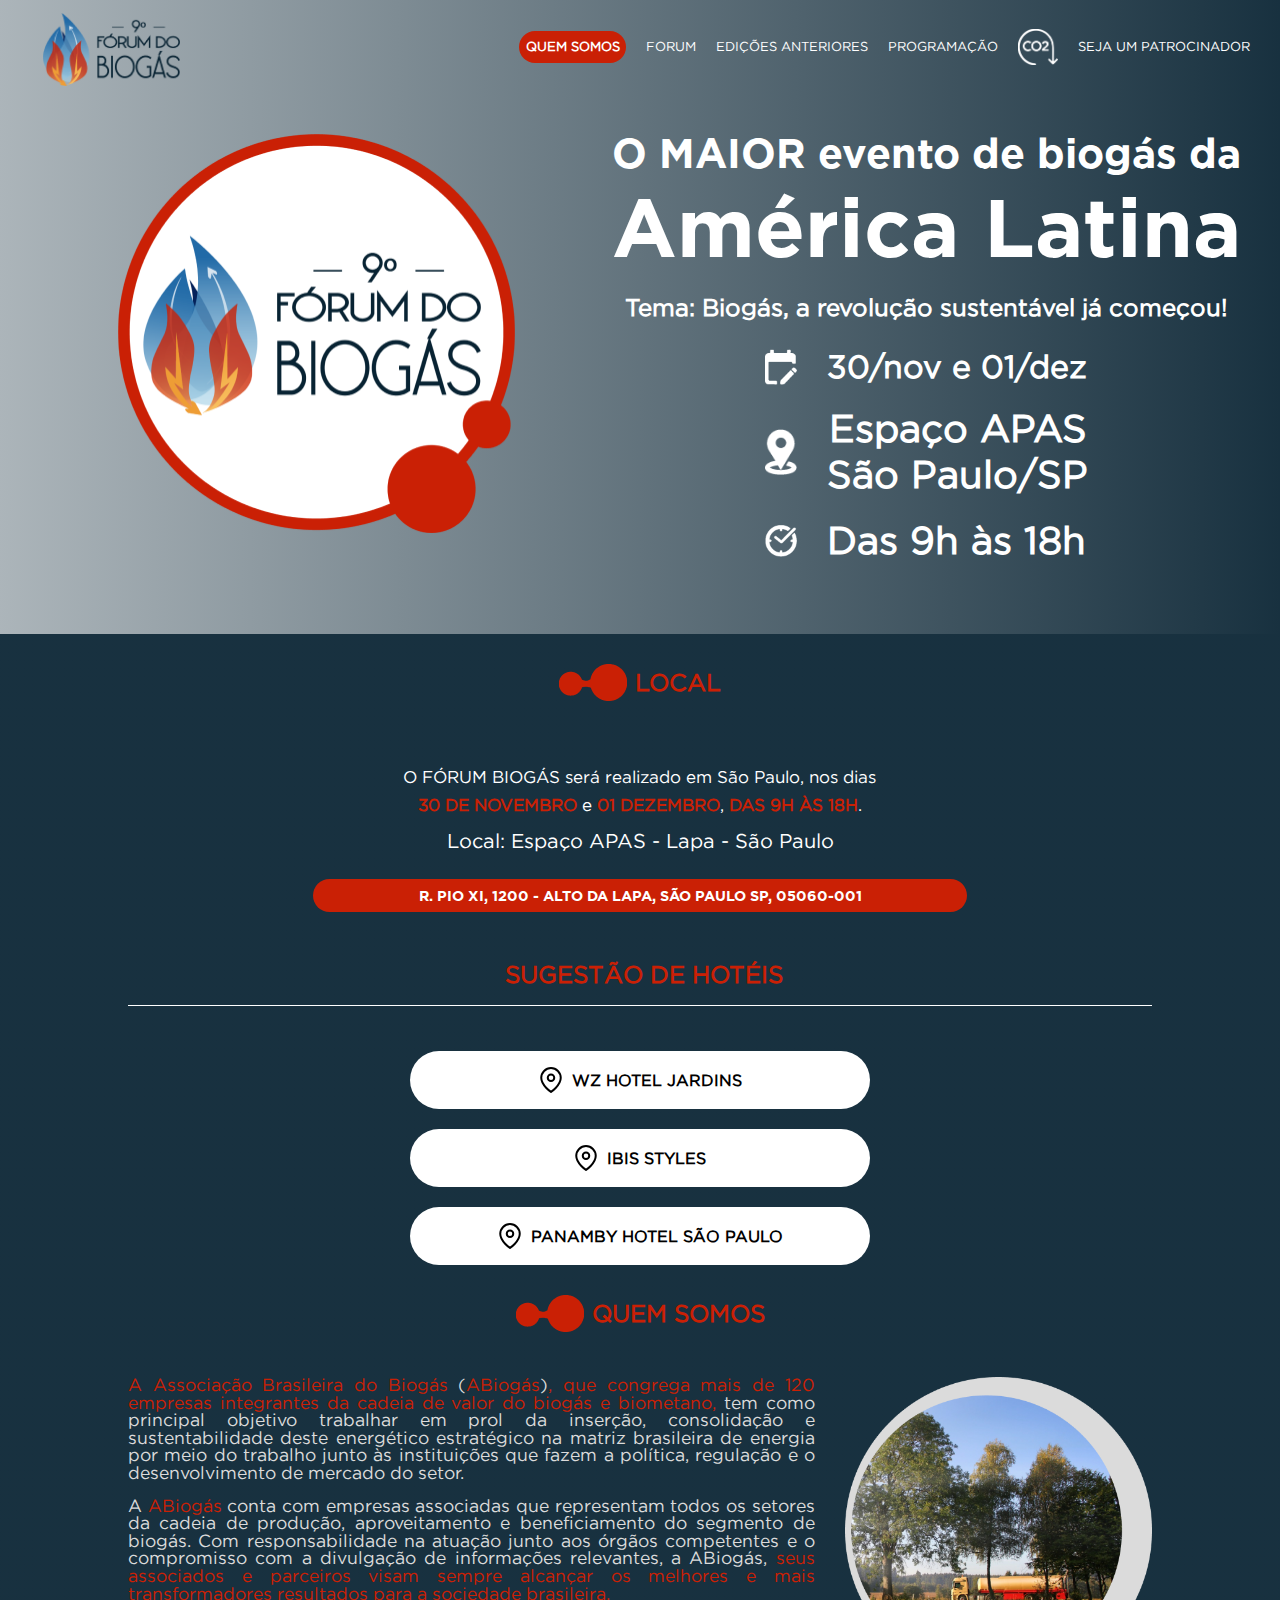
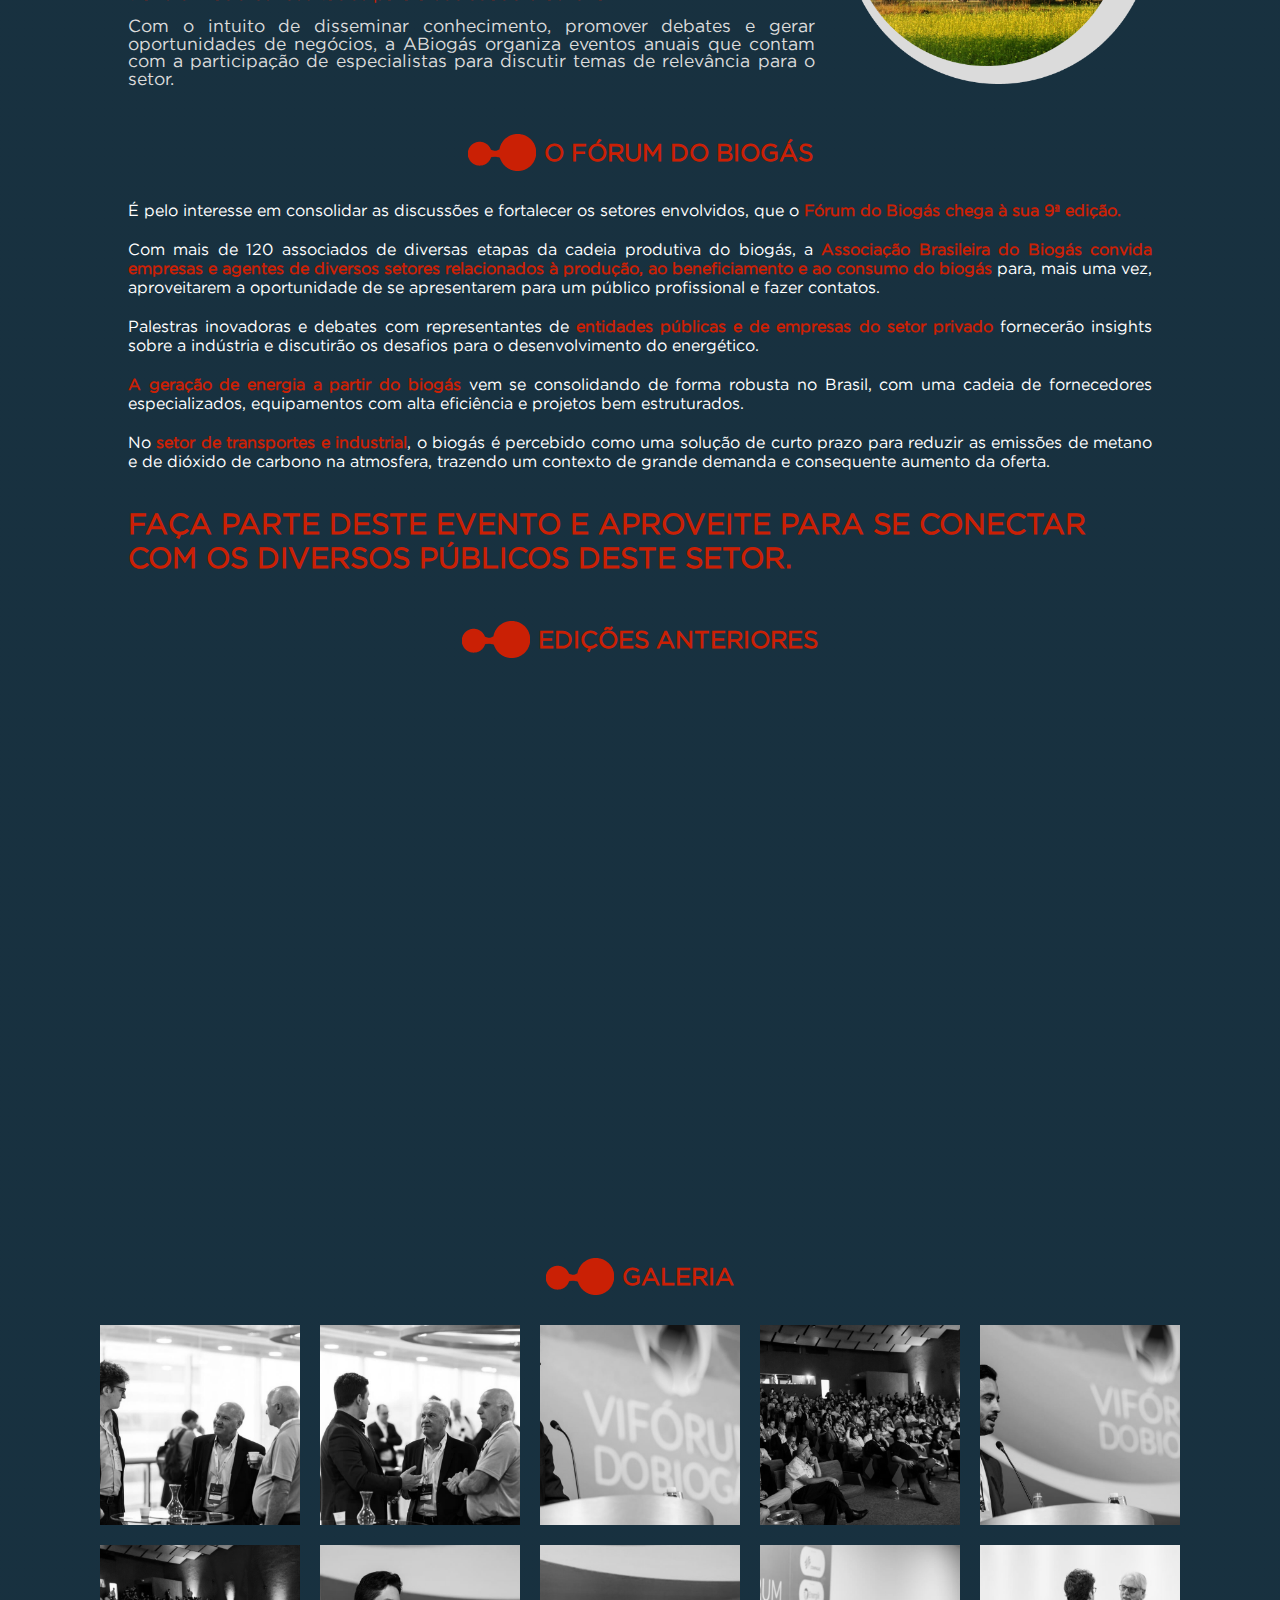
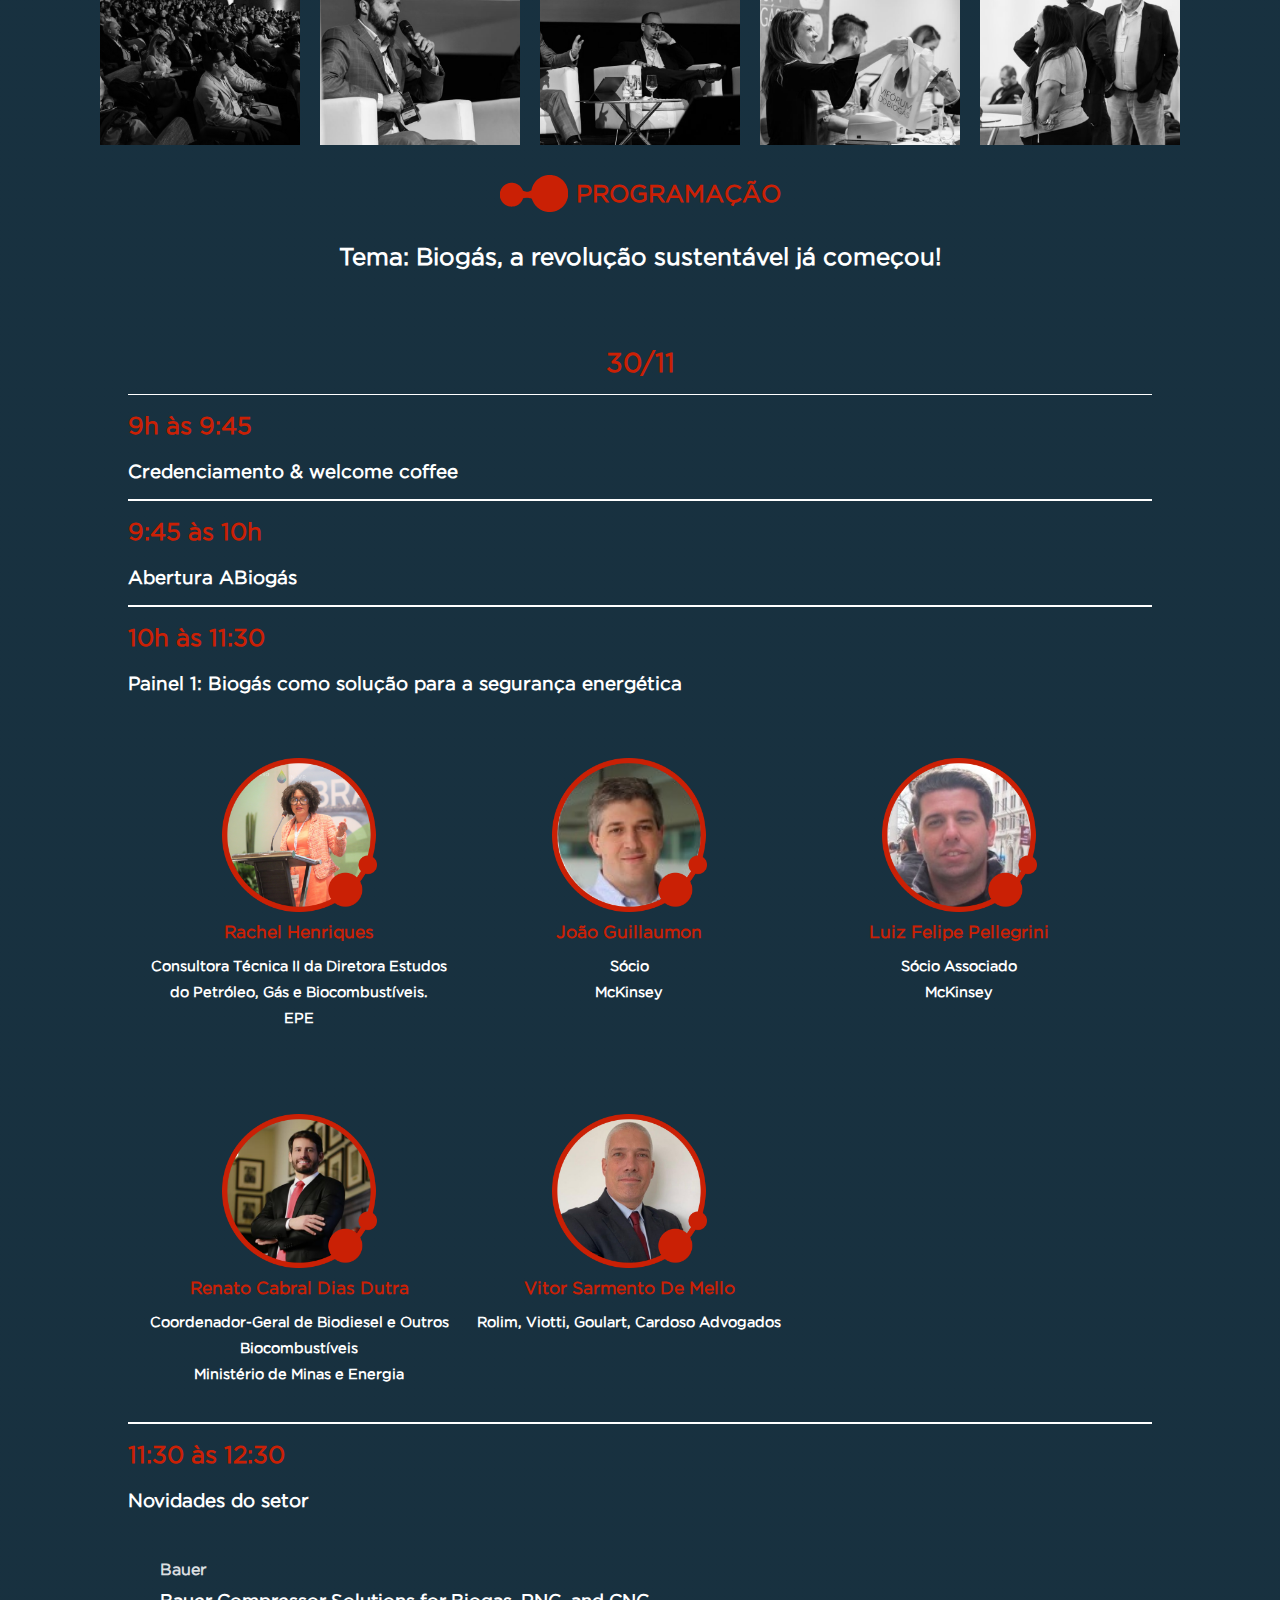
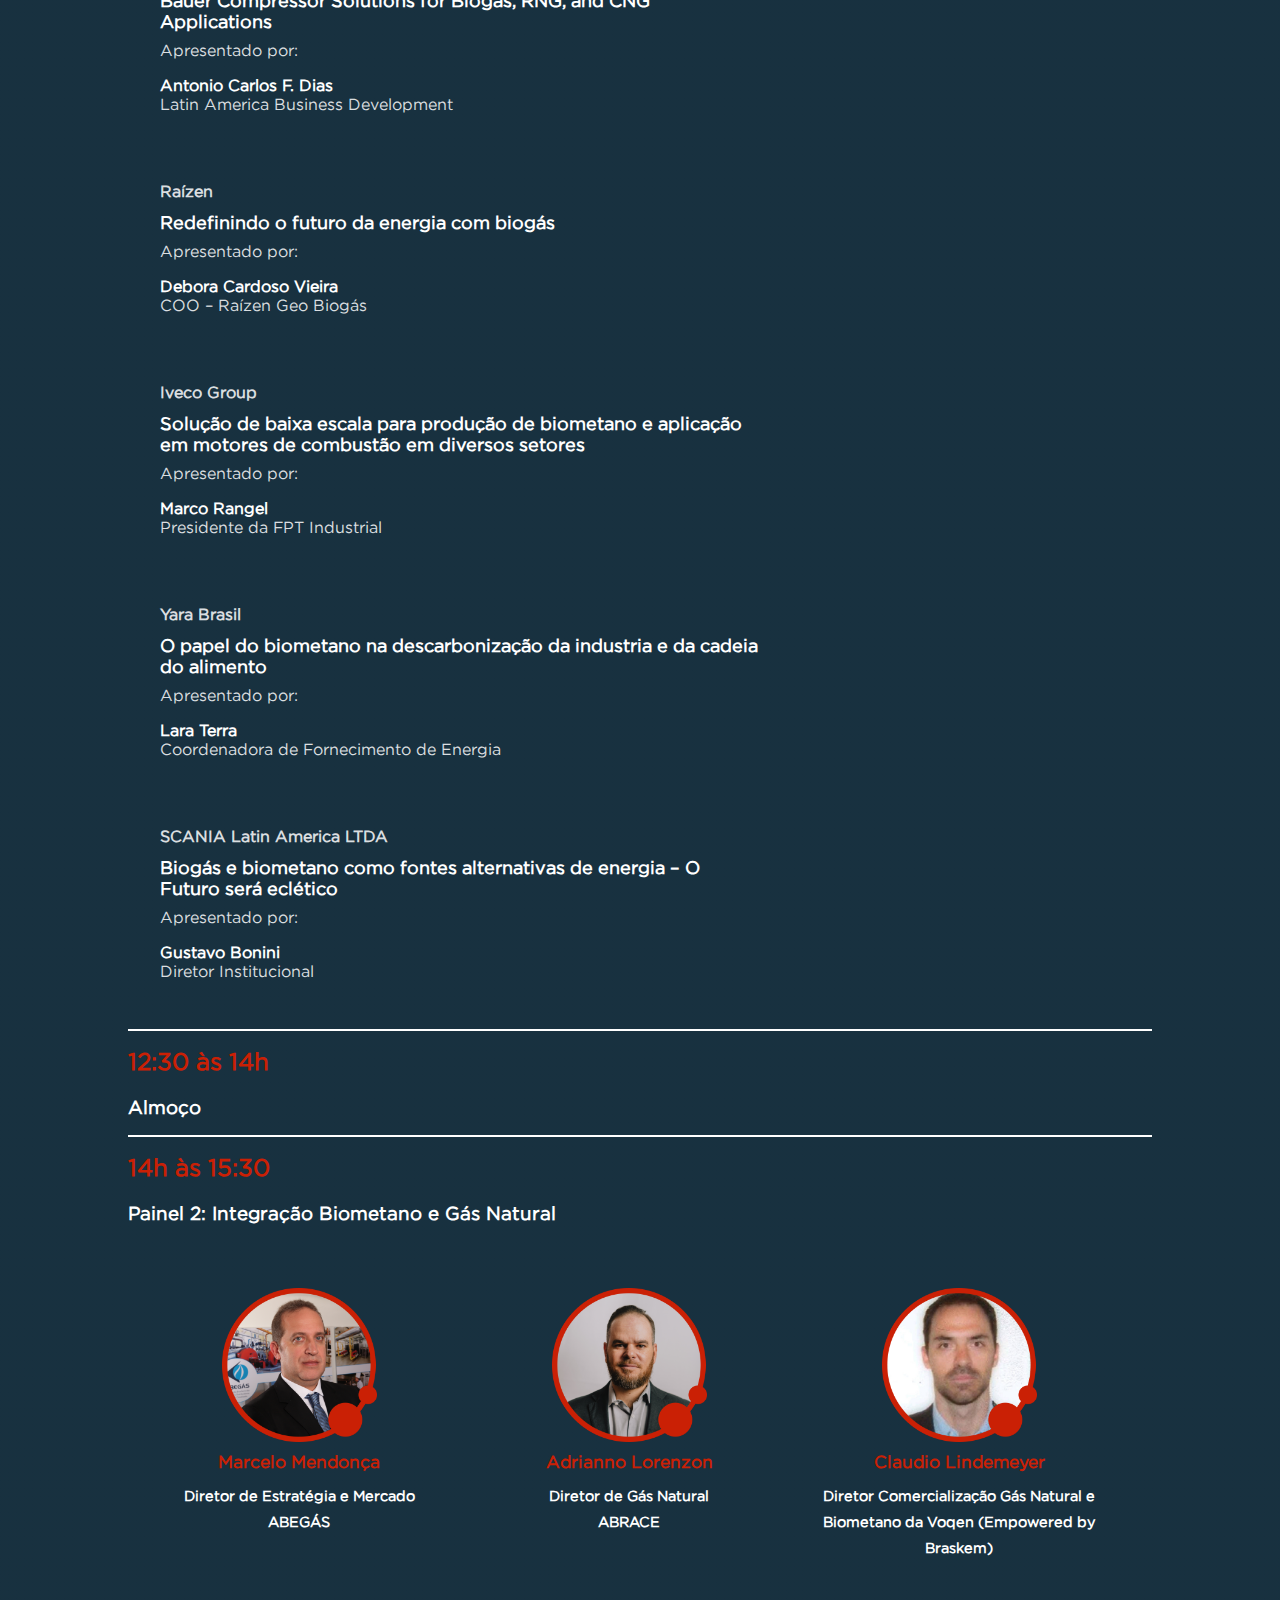
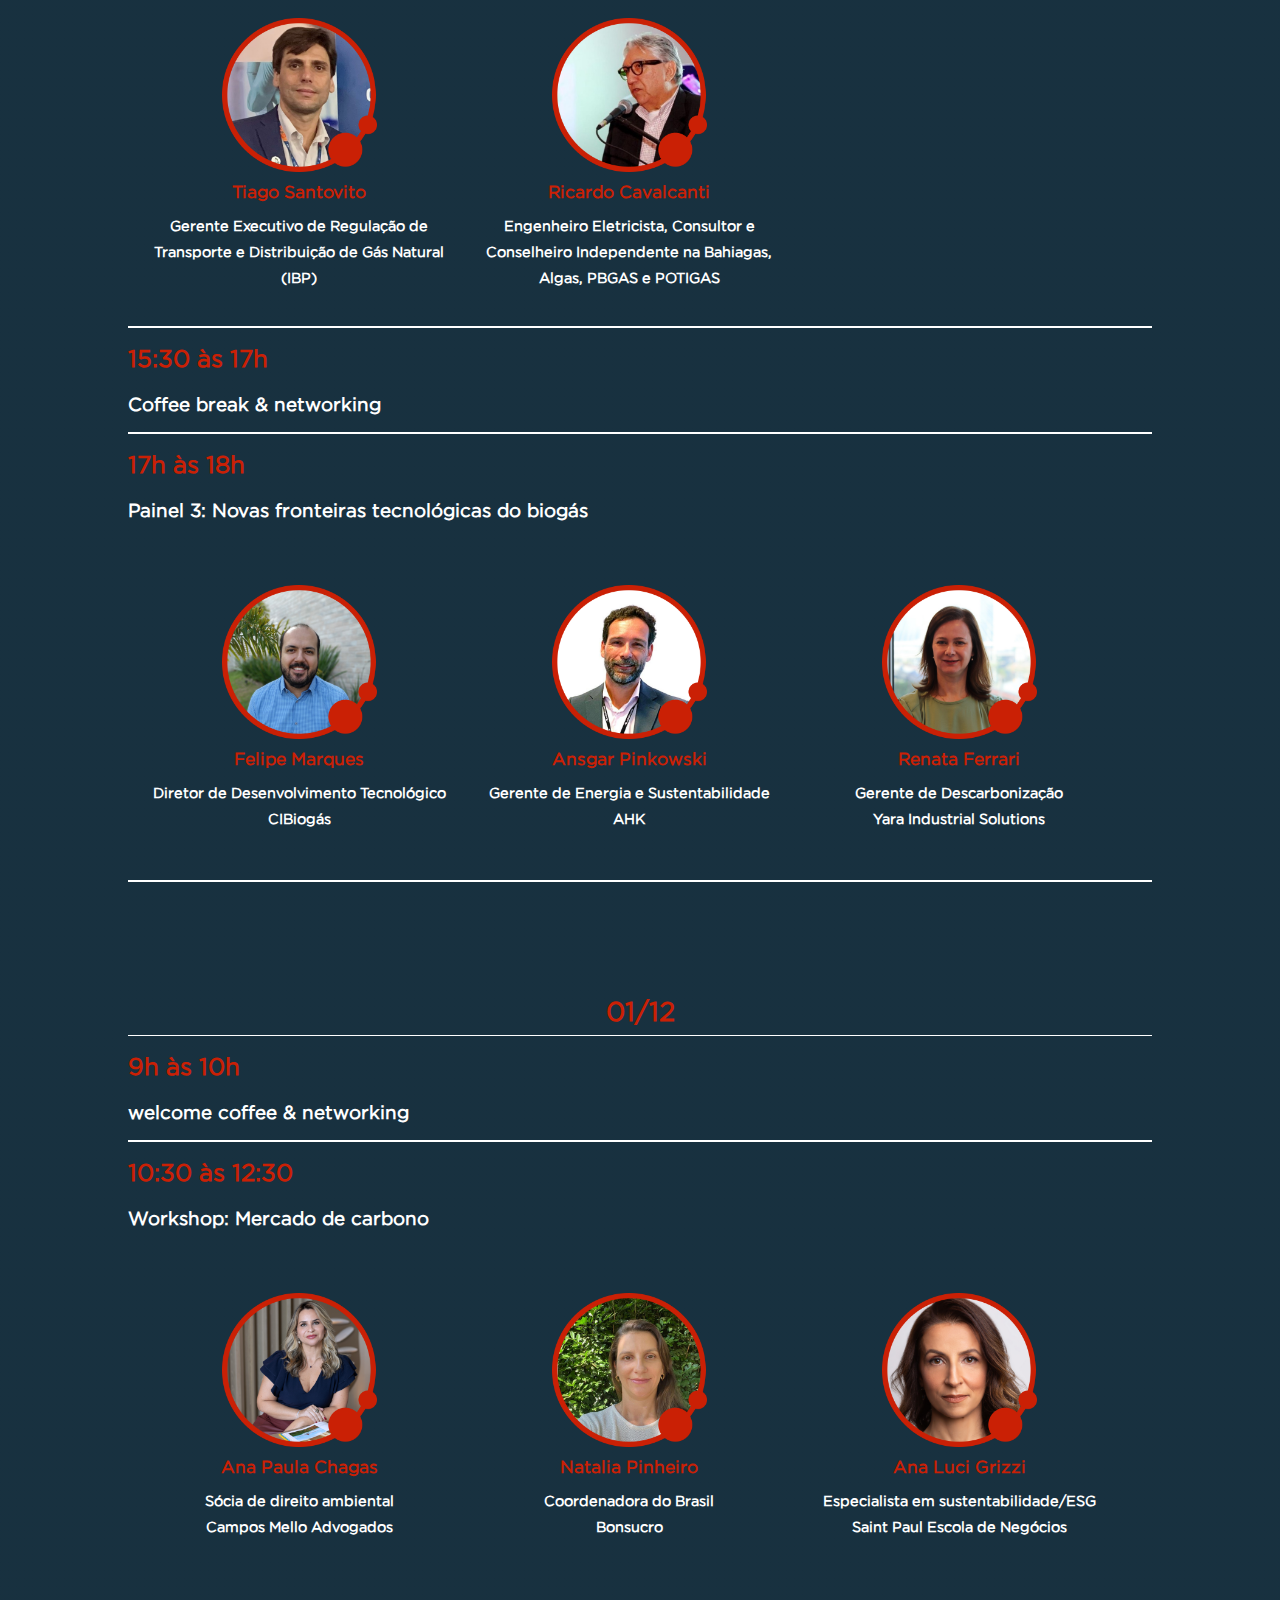
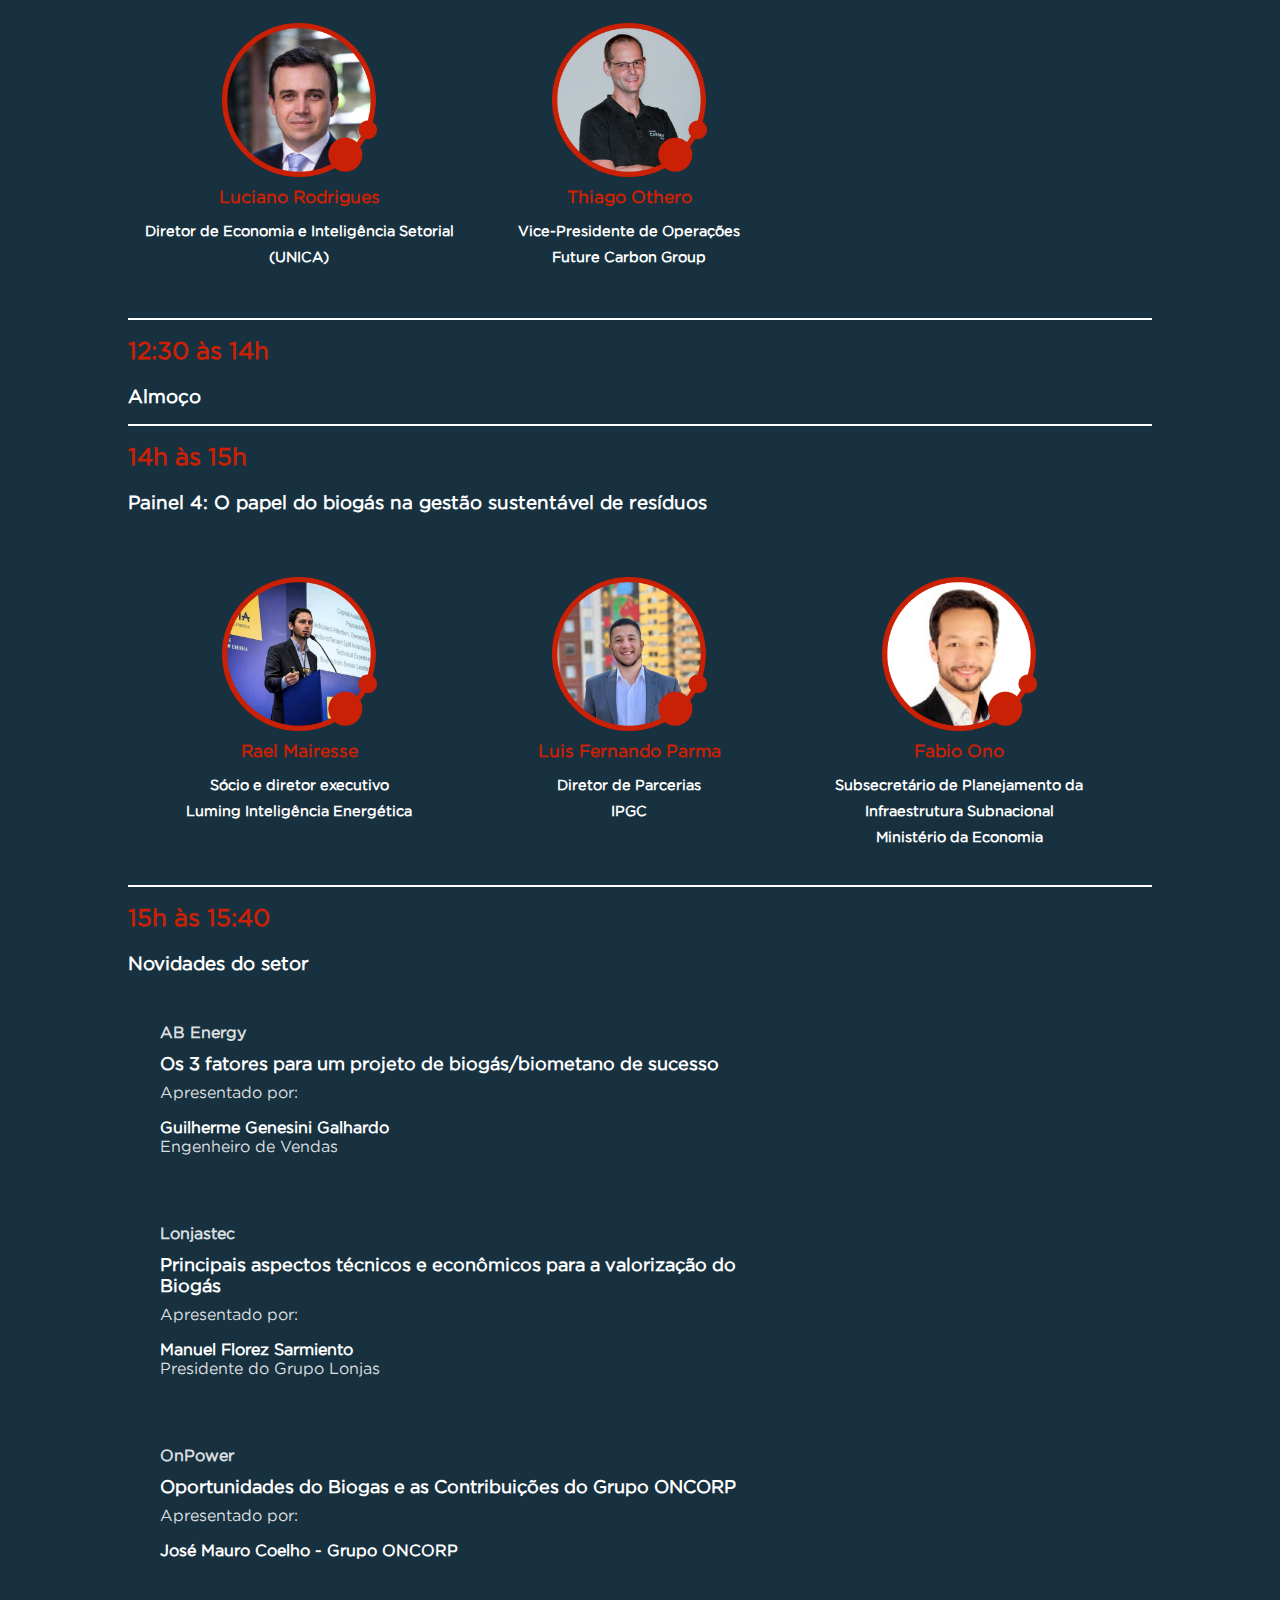
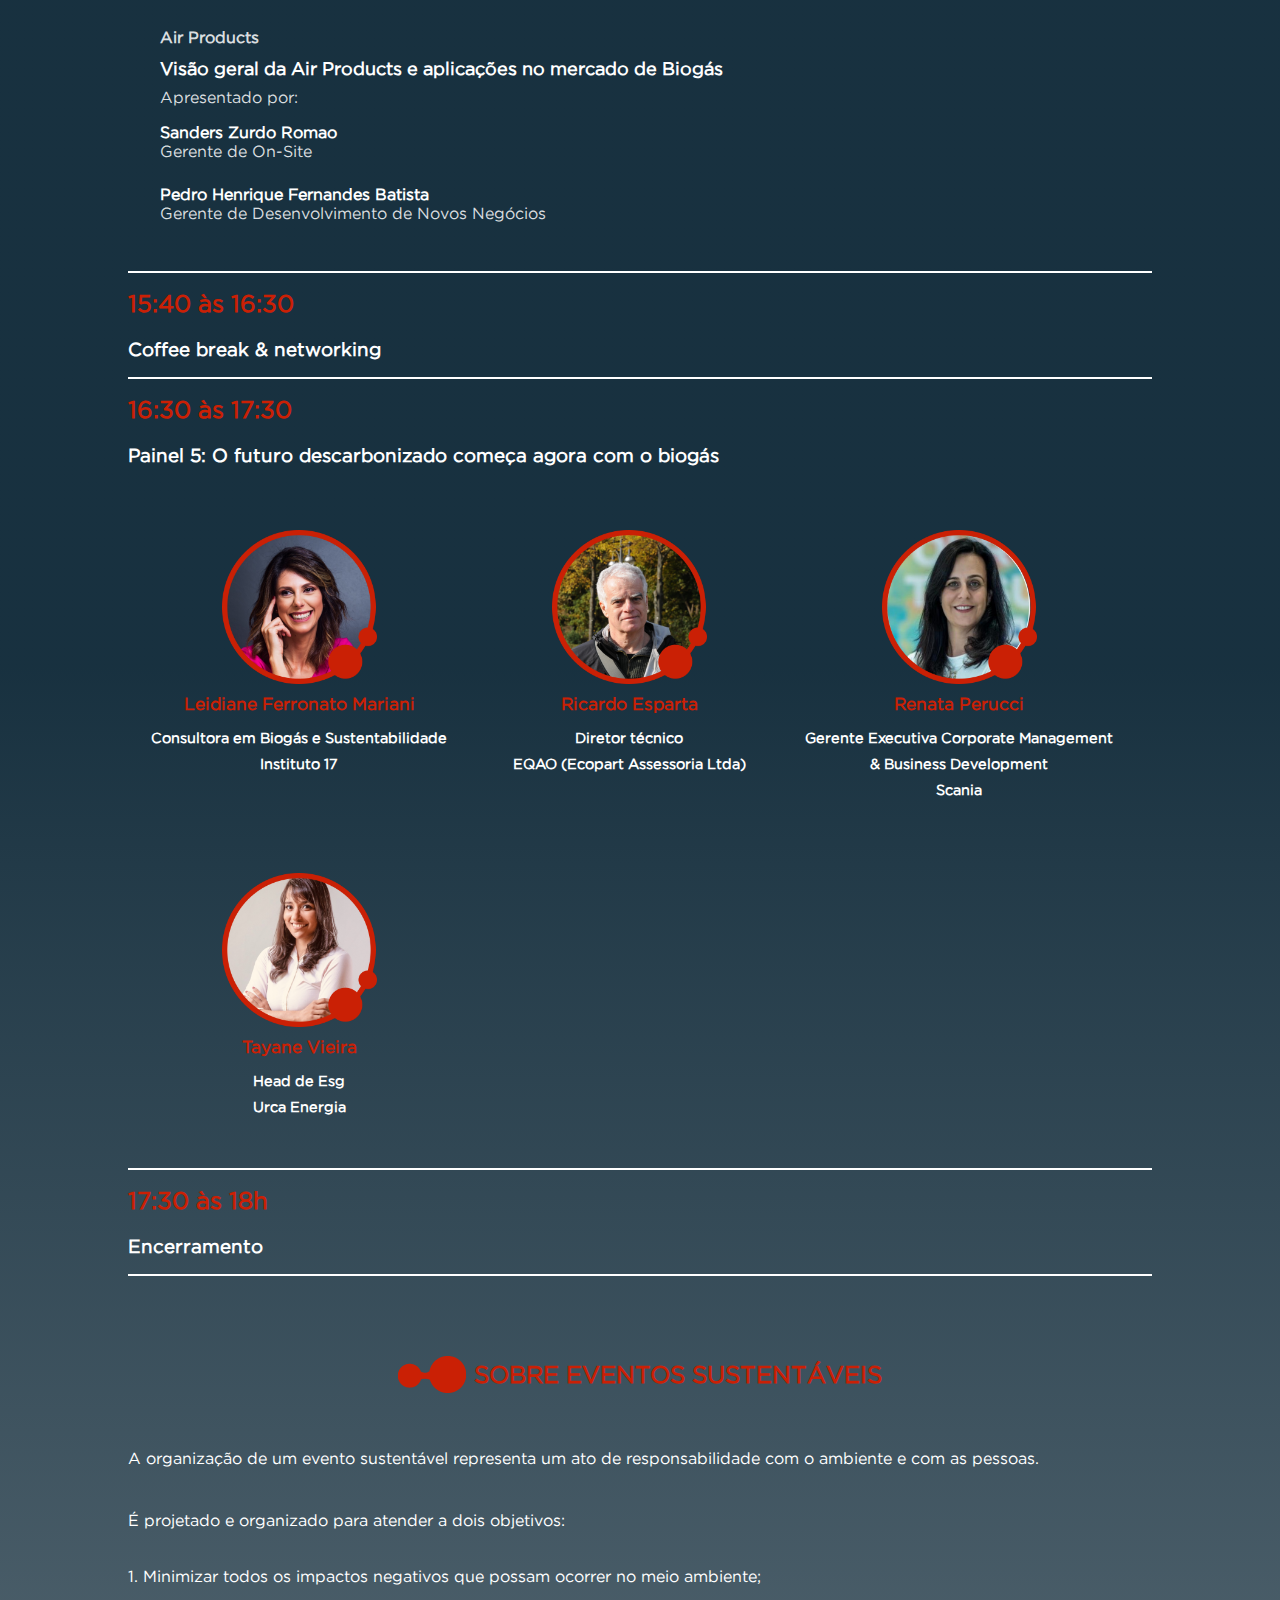
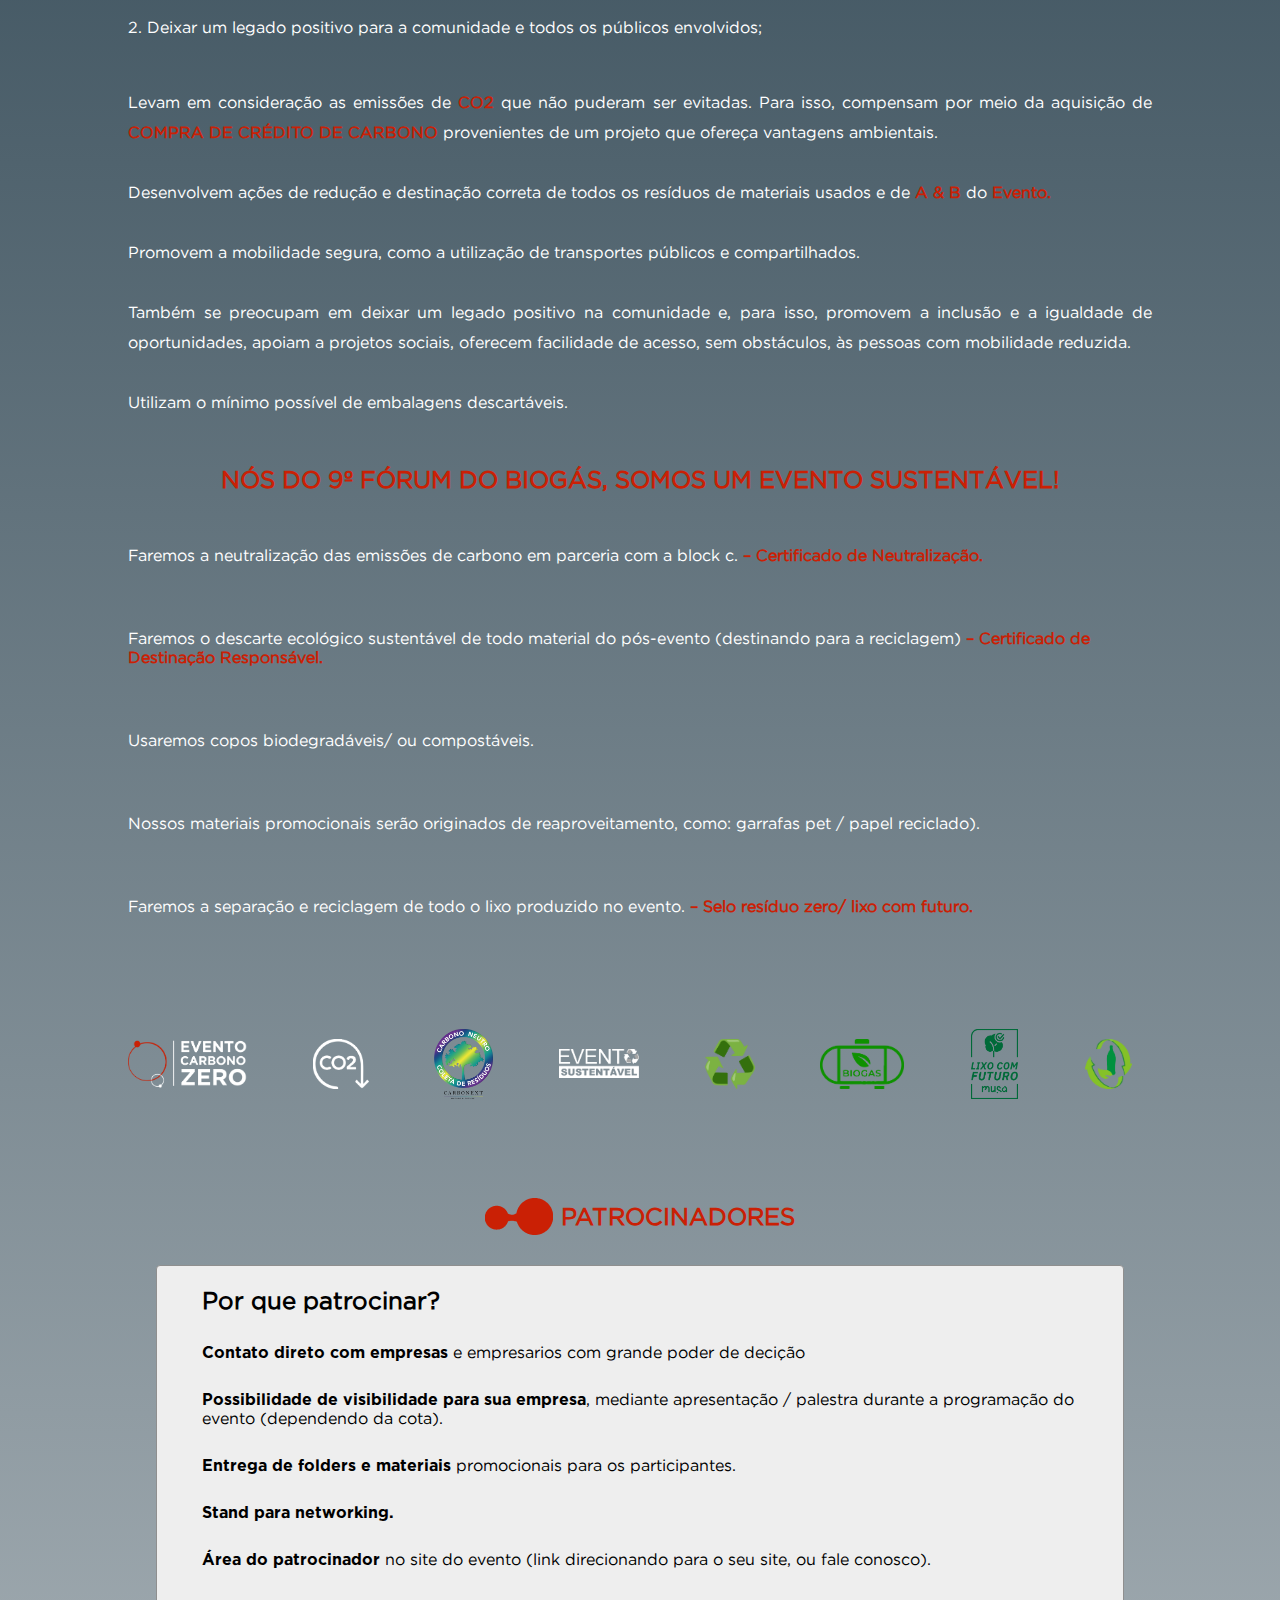
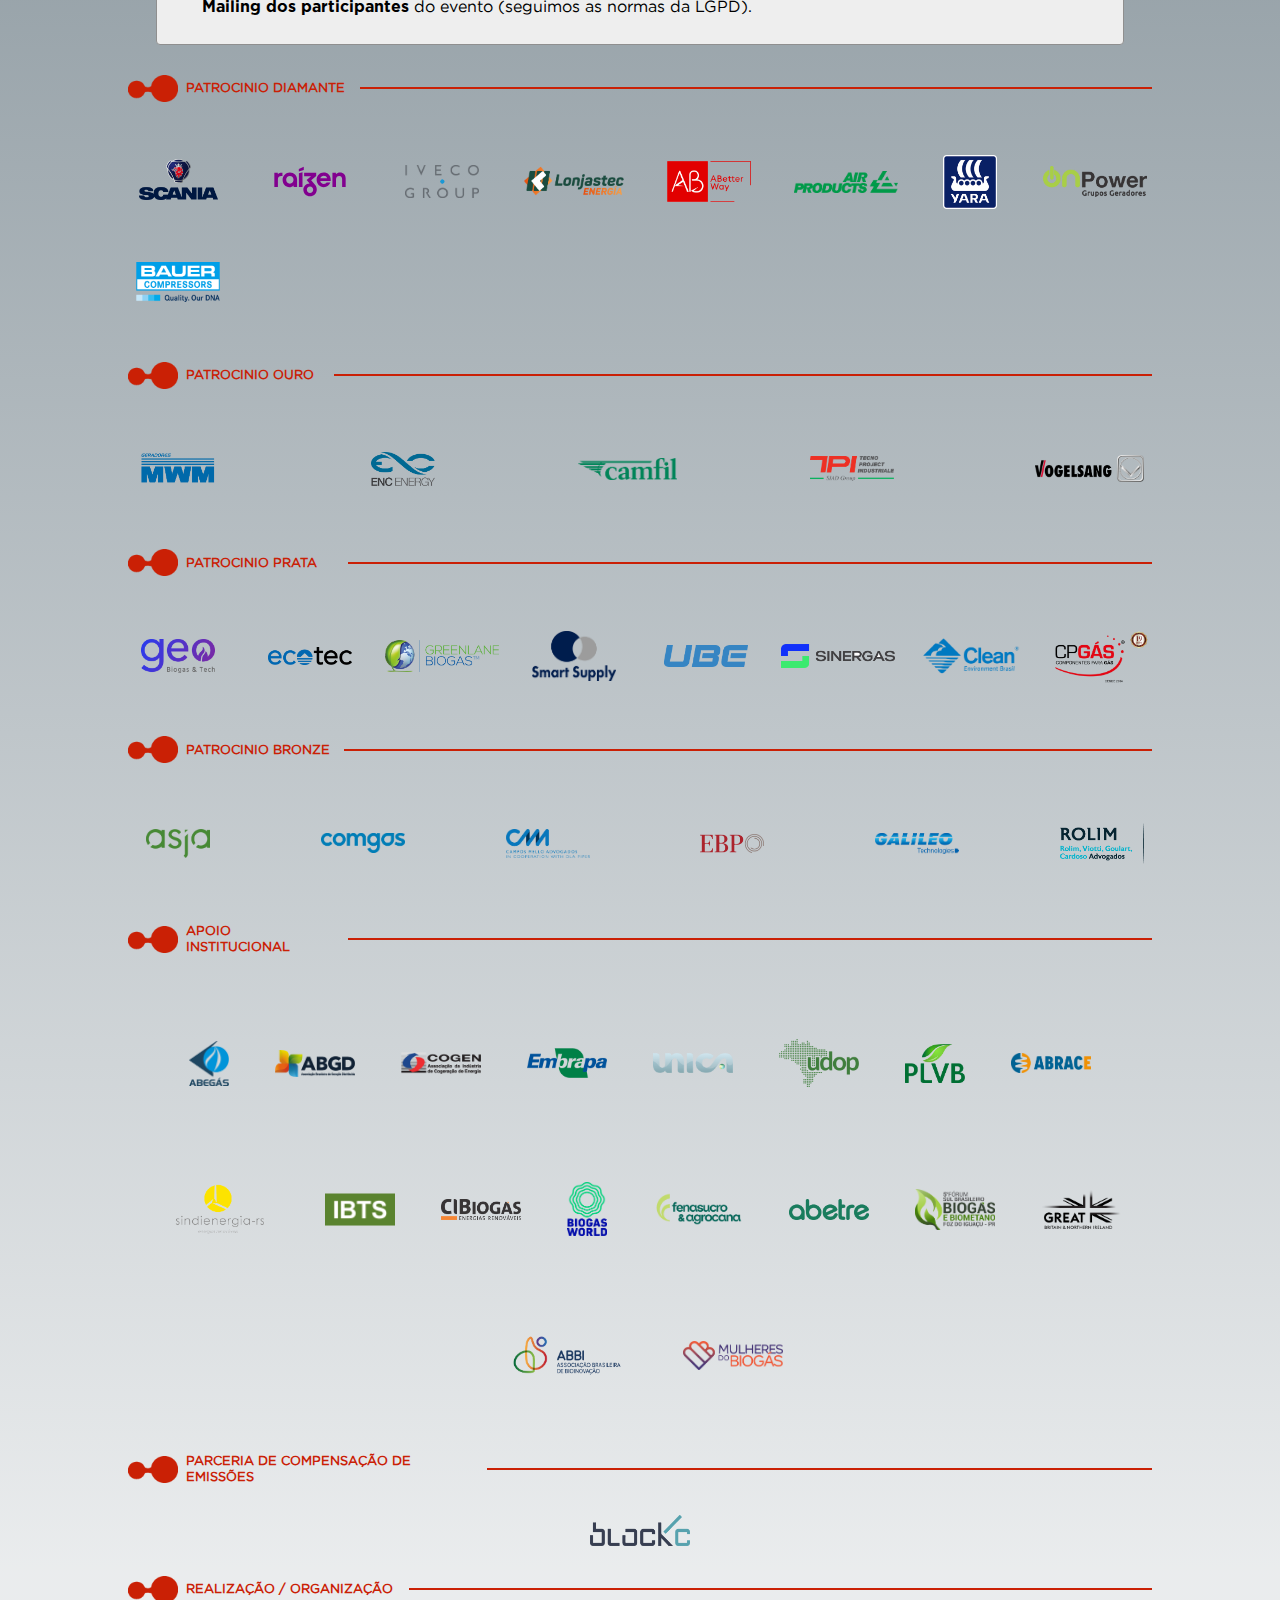
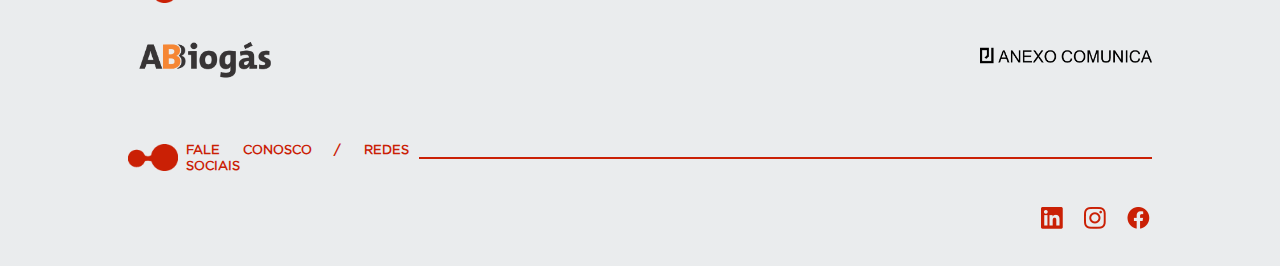
==== commit 01301f27: "UPDATE::" ====
--- a/index.html
+++ b/index.html
@@ -119,7 +119,7 @@
                     </div>
                 </section>
             </section>
-            <section class="about" id="about" style="width: 80%; margin: 0 auto; font-weight: 400;">
+            <section class="about" id="about" style="margin: 0 auto; font-weight: 400;">
                 <header class="section_header">
                     <img src="./components/images/icon_header.png" alt="">
                     <h2>Quem somos</h2>
@@ -560,10 +560,6 @@
                                         <h2 class="nome">Ana Paula Chagas</h2>
                                         <h3 class="cargo">Sócia de direito ambiental</h3>
                                         <h3 class="empresa">Campos Mello Advogados</h3>
-
-                                            Vivência no exterior, mestrado na Sorbonne (Paris/França), inglês e francês fluentes, e participação em congressos internacionais como palestrante (Conferência das Partes da Convenção-Quadro das Nações Unidas sobre Mudança do Clima).
-                                            
-                                            Além de coordenar o bloco de sustentabilidade da pós-graduação em Direito de Energia e Negócios do Setor Elétrico do CEDIN, é Presidente Interina da Comissão de Meio Ambiente da OAB/SP, Conselheira no Conselho de Gestão Ambiental do Estado de São Paulo – CGESP, Diversity and Inclusion Officer do Water Law Committee da International Bar Association (IBA) e membro da LaClima – Latin American Climate Lawyers Initiative for Mobilizing Action.</p> -->
                                     </section>
                                 </article>
                                 <article class="card_palestrante">
